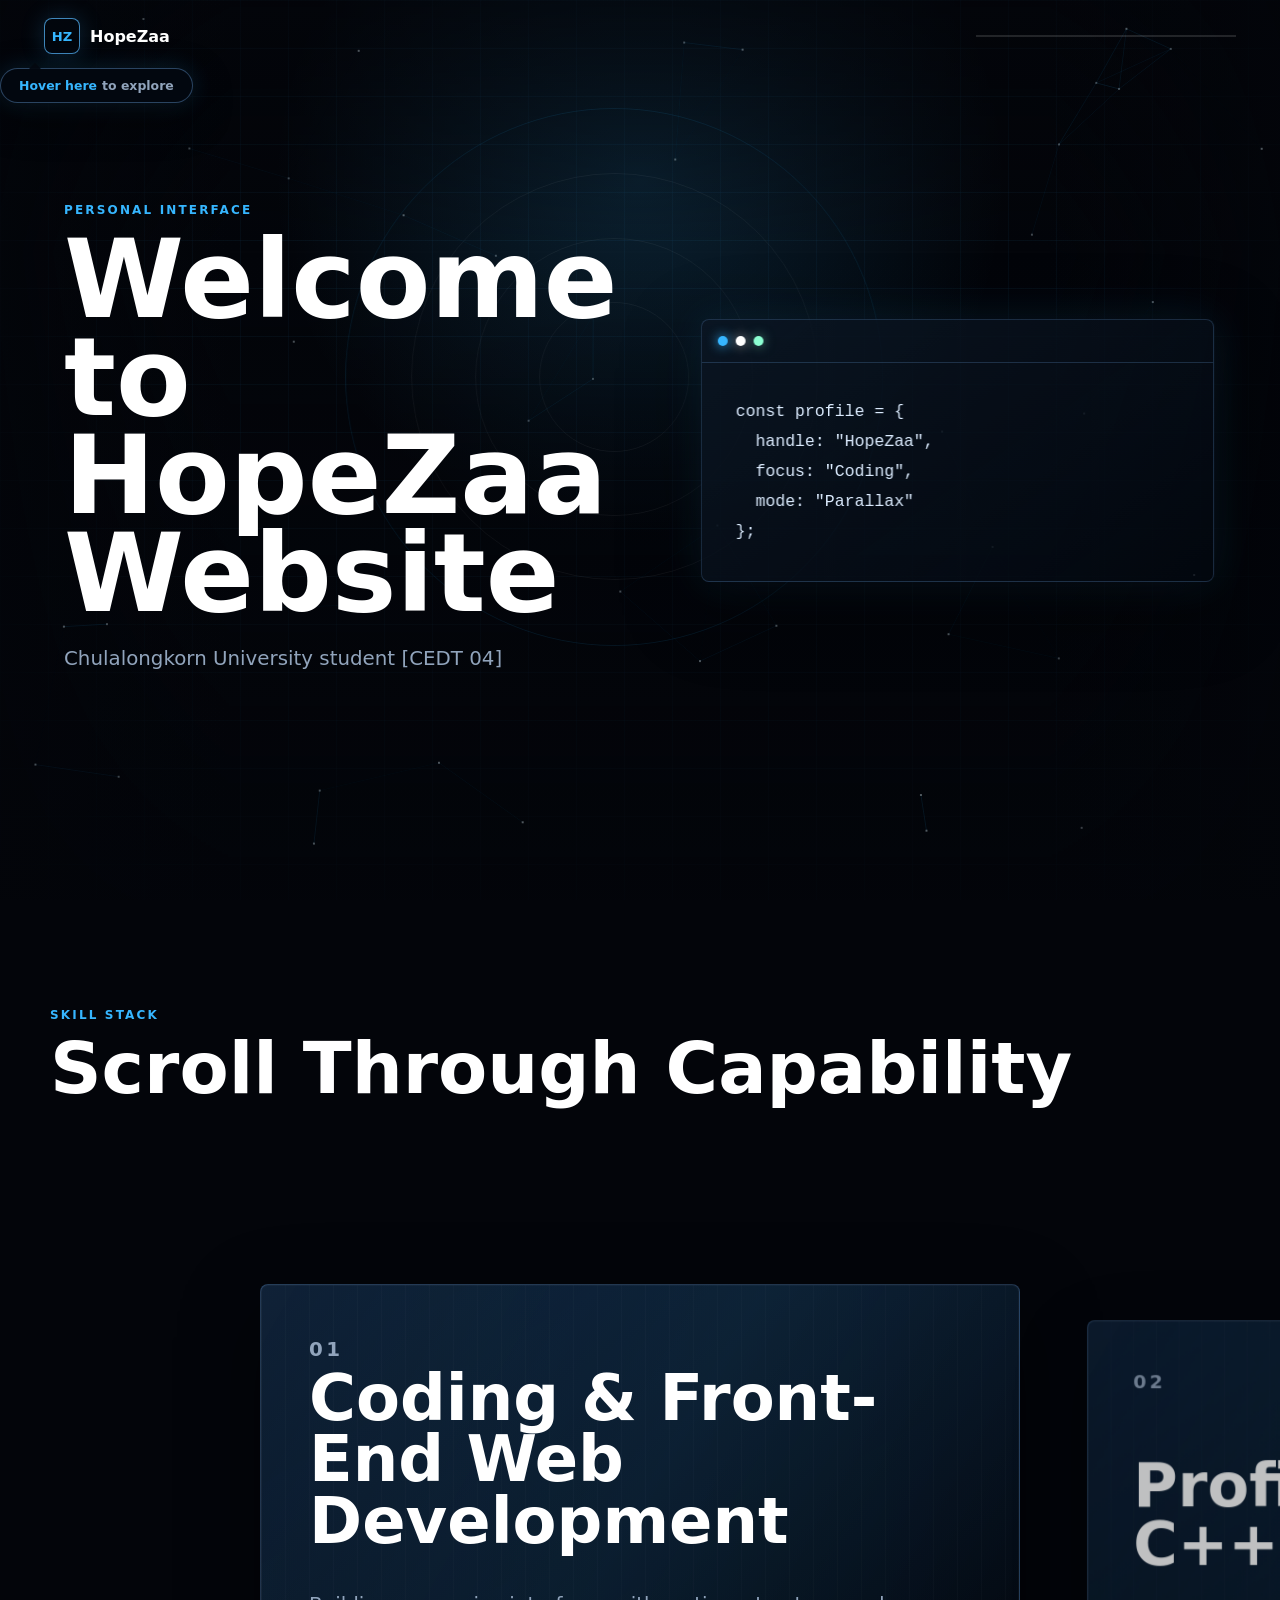
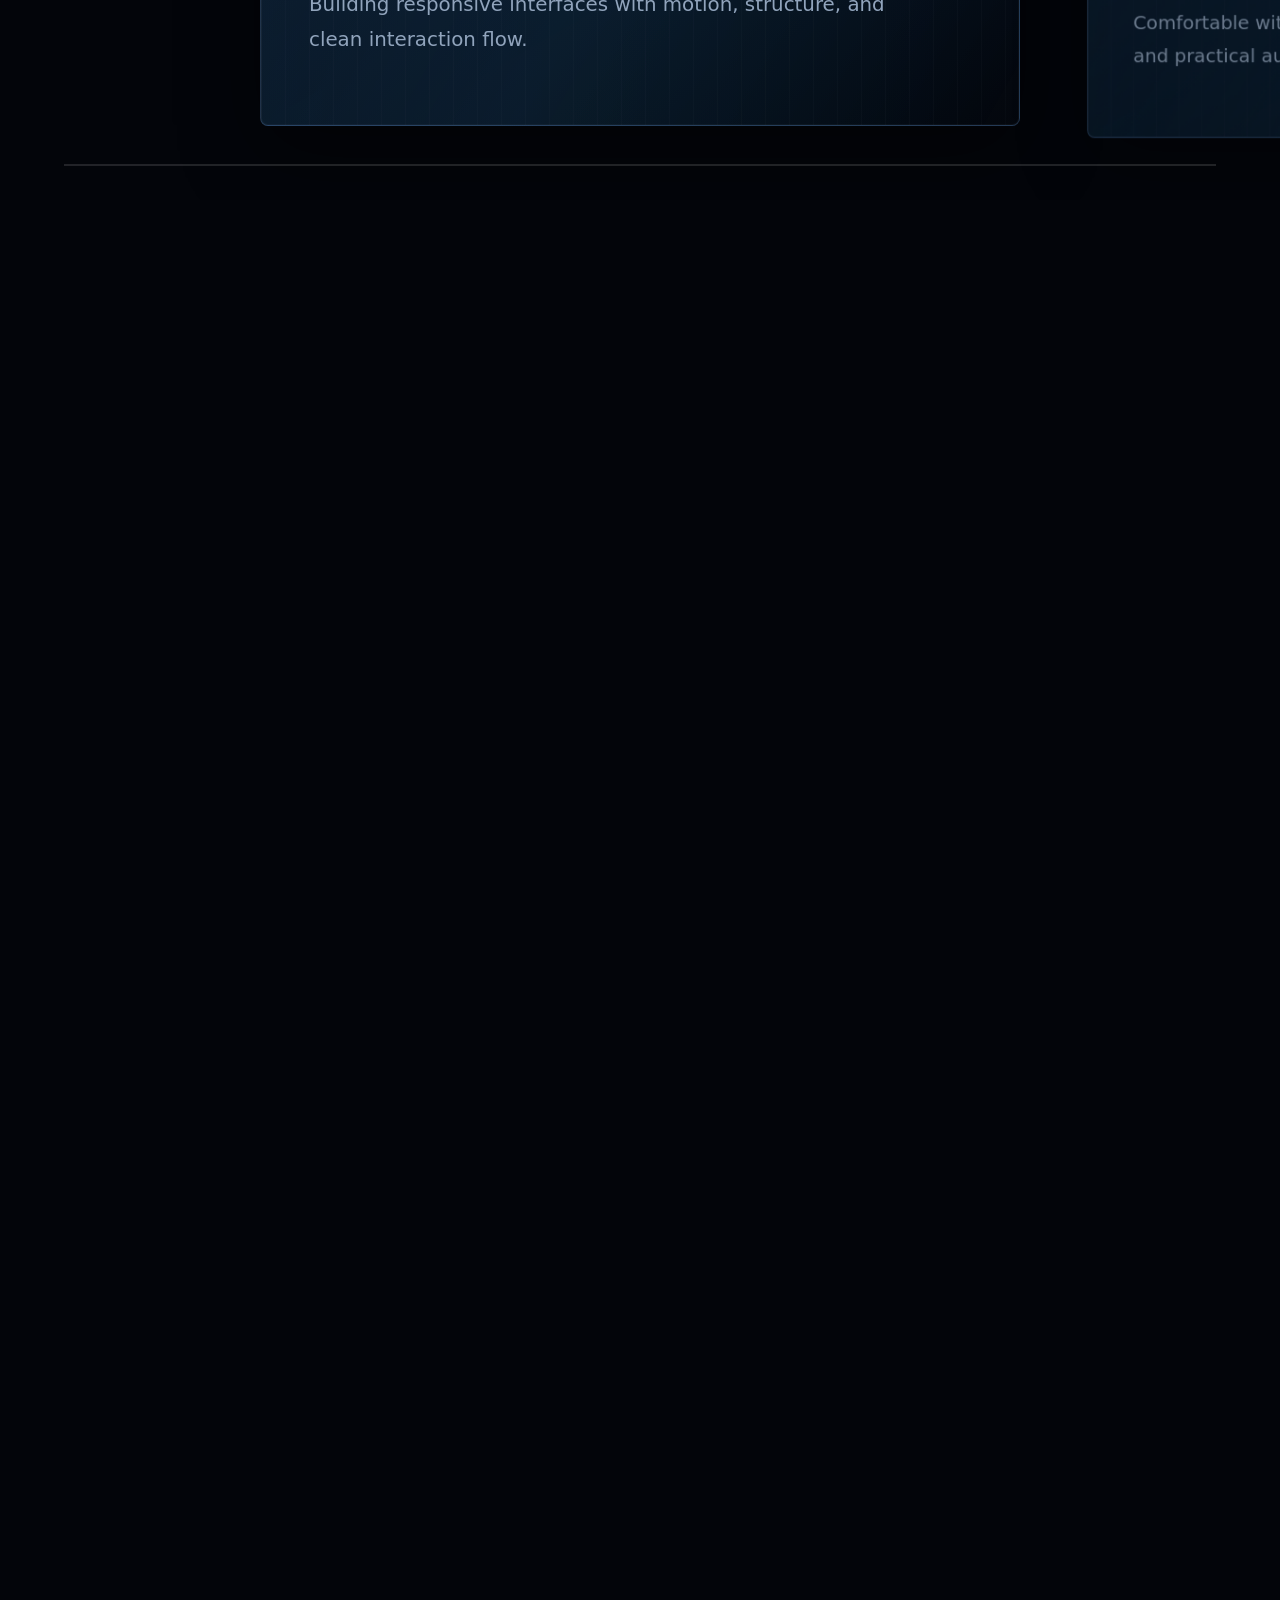
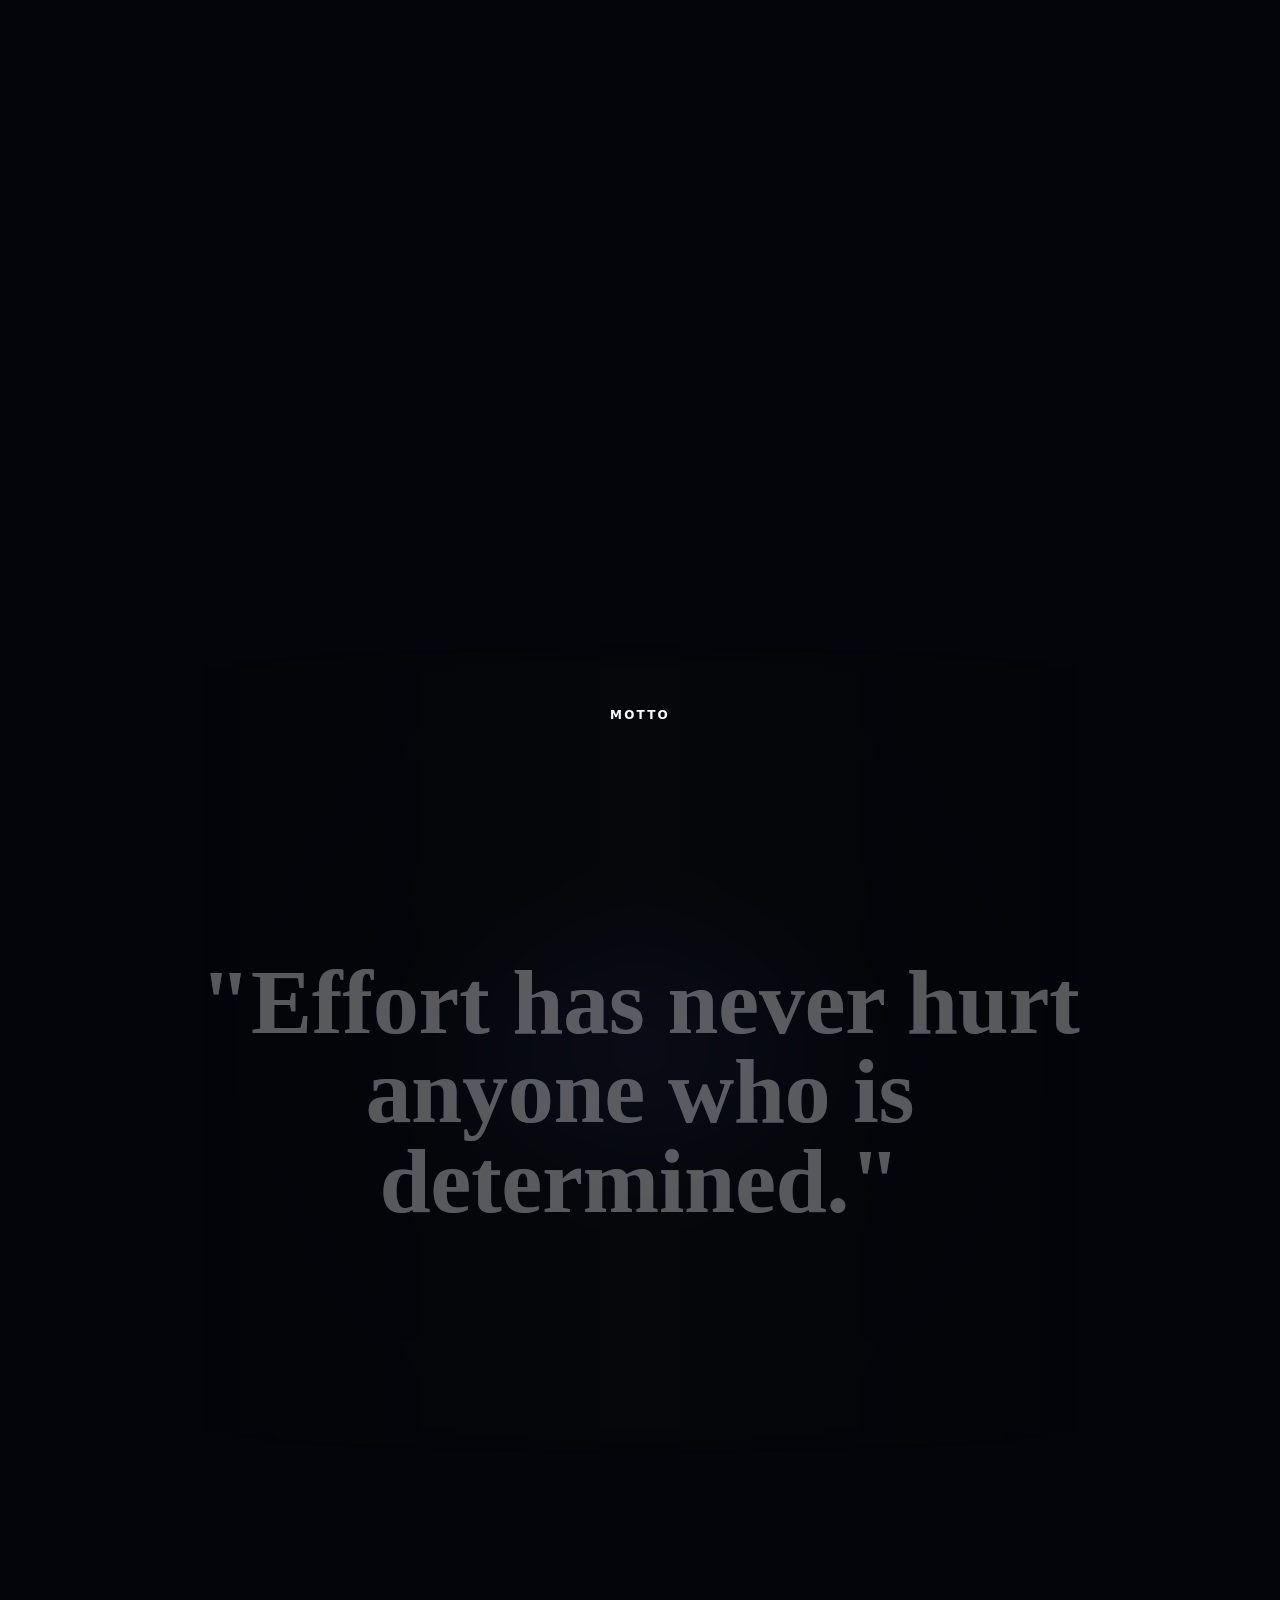
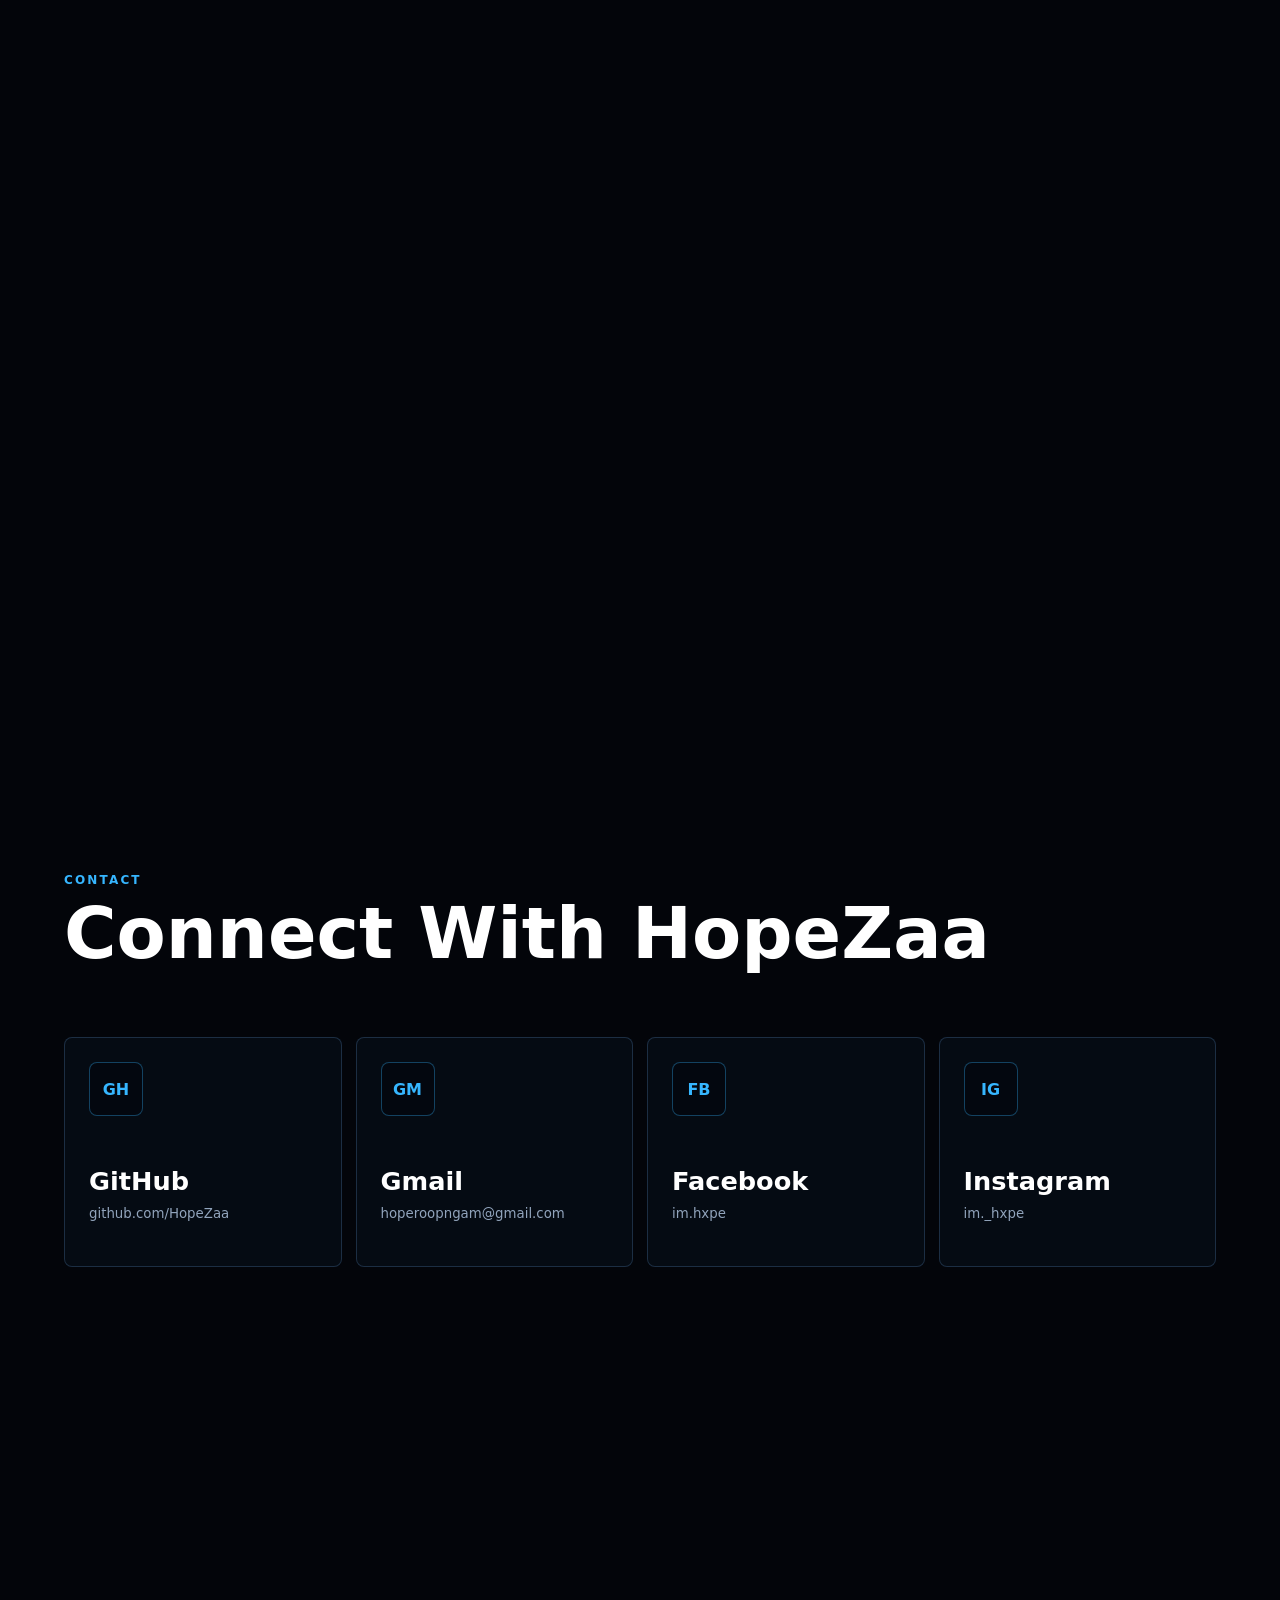
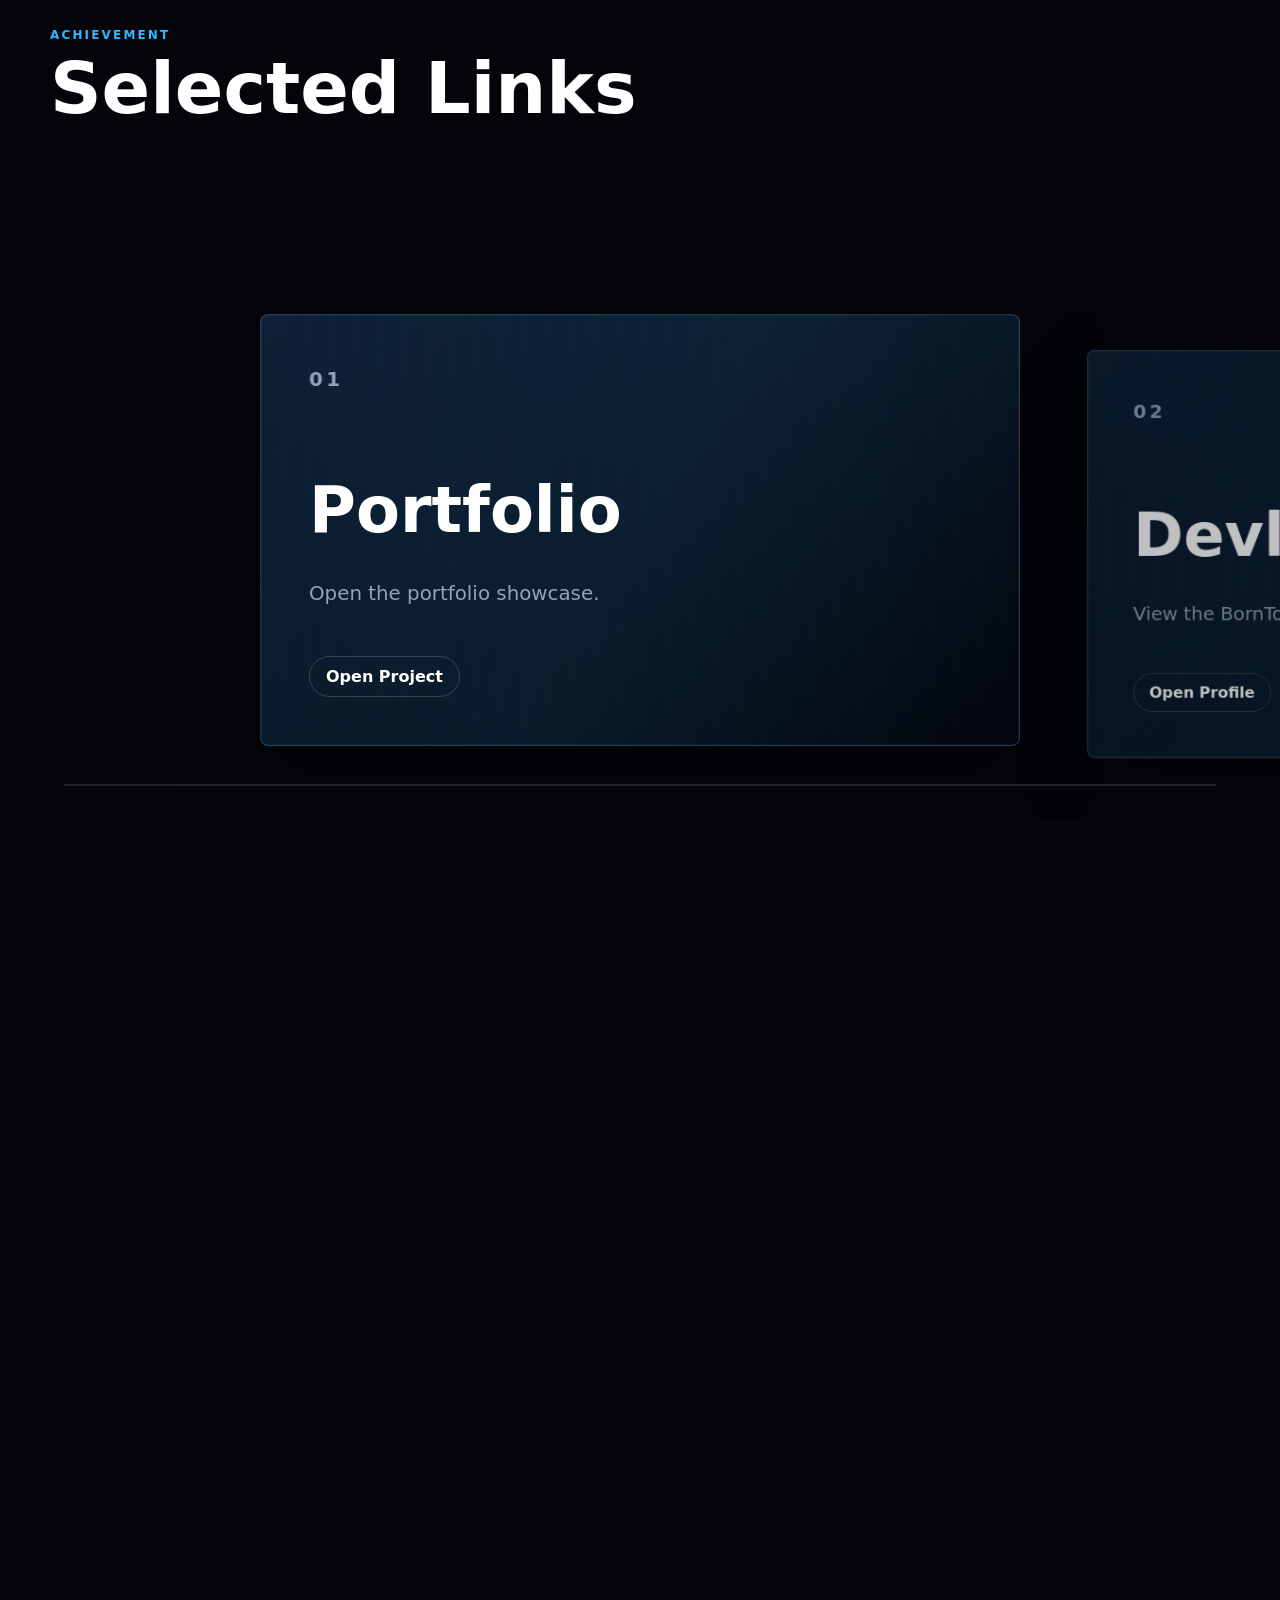
==== index.html @ e91ba878 "Add three projects to Selected Links" ====
<!doctype html>
<html lang="en">
  <head>
    <meta charset="UTF-8" />
    <meta name="viewport" content="width=device-width, initial-scale=1.0" />
    <meta name="referrer" content="strict-origin-when-cross-origin">
    <meta
      name="description"
      content="HopeZaa personal parallax website for Sirawich Roopngam."
    />
    <title>HopeZaa</title>
    <link rel="stylesheet" href="styles.css" />
    <link rel="icon" href="https://i.postimg.cc/J0LWpzZm/Hope-Zaa-Favicon.png" type="image/png">
  </head>
  <body>
    <div class="loader" id="loader" aria-label="Loading HopeZaa website">
      <div class="loader-grid"></div>
      <div class="loader-core">
        <p class="loader-kicker">Initializing</p>
        <h1>HopeZaa</h1>
        <div class="loader-line" aria-hidden="true"><span></span></div>
      </div>
      <p class="loader-hint">Tip — hover the logo once you're in</p>
    </div>

    <canvas id="ambient-canvas" aria-hidden="true"></canvas>

    <header class="site-header" aria-label="Site header">
      <div class="brand-dock">
        <a class="brand" href="#home" aria-label="HopeZaa home">
          <span class="brand-mark">HZ</span>
          <span>HopeZaa</span>
        </a>
        <div class="brand-hint" id="brand-hint" role="status" aria-live="polite">
          <span>Hover here</span> to explore
        </div>
        <nav class="topic-nav" aria-label="Topics">
          <div class="topic-nav-bar" aria-hidden="true">
            <span>root@hopezaa:~$</span>
            <strong>topics</strong>
          </div>
          <ul>
            <li style="--topic-delay: 90ms">
              <a href="#home"><span aria-hidden="true">&gt;&gt;</span> Personal Interface</a>
            </li>
            <li style="--topic-delay: 158ms">
              <a href="#skills"><span aria-hidden="true">&gt;&gt;</span> Skill Stack</a>
            </li>
            <li style="--topic-delay: 226ms">
              <a href="#profile"><span aria-hidden="true">&gt;&gt;</span> Personal History</a>
            </li>
            <li style="--topic-delay: 294ms">
              <a href="#motto"><span aria-hidden="true">&gt;&gt;</span> Motto</a>
            </li>
            <li style="--topic-delay: 362ms">
              <a href="#contact"><span aria-hidden="true">&gt;&gt;</span> Contact</a>
            </li>
            <li style="--topic-delay: 430ms">
              <a href="#achievement"><span aria-hidden="true">&gt;&gt;</span> Achievement</a>
            </li>
            <li style="--topic-delay: 498ms">
              <a href="#music"><span aria-hidden="true">&gt;&gt;</span> Other</a>
            </li>
          </ul>
        </nav>
      </div>
      <div class="scroll-meter" aria-hidden="true"><span></span></div>
    </header>

    <main>
      <section class="hero panel" id="home" data-section>
        <div class="hero-orbit" aria-hidden="true">
          <span></span>
          <span></span>
          <span></span>
        </div>
        <div class="hero-content reveal">
          <p class="eyebrow">Personal Interface</p>
          <h2>Welcome to HopeZaa Website</h2>
          <p class="hero-copy">
            Chulalongkorn University student
            [CEDT 04]
          </p>
        </div>
        <div class="hero-console reveal" aria-label="Profile status">
          <div class="console-bar">
            <span></span>
            <span></span>
            <span></span>
          </div>
          <pre><code>const profile = {
  handle: "HopeZaa",
  focus: "Coding",
  mode: "Parallax"
};</code></pre>
        </div>
      </section>

      <section class="horizontal-stage skills-stage" id="skills" data-horizontal>
        <div class="sticky-wrap">
          <div class="stage-meta reveal">
            <p class="eyebrow">Skill Stack</p>
            <h2>Scroll Through Capability</h2>
          </div>
          <div class="horizontal-track" data-track>
            <article class="h-card skill-card">
              <p class="card-number">01</p>
              <h3>Coding &amp; Front-End Web Development</h3>
              <p>
                Building responsive interfaces with motion, structure, and clean
                interaction flow.
              </p>
            </article>
            <article class="h-card skill-card">
              <p class="card-number">02</p>
              <h3>Proficient in C, C++, Python</h3>
              <p>
                Comfortable with fundamentals, algorithms, problem solving, and
                practical automation.
              </p>
            </article>
            <article class="h-card skill-card">
              <p class="card-number">03</p>
              <h3>Sufficient in C#, CSS, HTML, JavaScript</h3>
              <p>
                Able to shape visual interfaces, write web logic, and connect
                ideas into working products.
              </p>
            </article>
            <article class="h-card skill-card">
              <p class="card-number">04</p>
              <h3>IoT Projects</h3>
              <p>
                Exploring connected devices, sensors, embedded logic, and
                real-world automation.
              </p>
            </article>
          </div>
          <div class="stage-progress" aria-hidden="true"><span></span></div>
        </div>
      </section>

      <section class="profile panel" id="profile" data-section>
        <div class="profile-copy reveal">
          <p class="eyebrow">Personal History</p>
          <h2>Sirawich Roopngam</h2>
          <p>
            A developer-minded student focused on code, creative interfaces, and
            technical projects that feel polished from the first interaction.
          </p>
        </div>
        <div class="profile-grid reveal">
          <div class="profile-item">
            <span>Name</span>
            <strong>Sirawich Roopngam</strong>
          </div>
          <div class="profile-item">
            <span>Study</span>
            <strong>Chulalongkorn University</strong>
          </div>
          <div class="profile-item">
            <span>Birth</span>
            <strong>26 / 07 / 2007</strong>
          </div>
          <div class="profile-item">
            <span>Religion</span>
            <strong>Buddhism</strong>
          </div>
          <div class="profile-item wide">
            <span>Hobby</span>
            <strong>Coding, Gaming</strong>
          </div>
        </div>
      </section>

      <section class="motto-stage" id="motto" data-motto>
        <div class="motto-sticky">
          <div class="gold-field" aria-hidden="true"></div>
          <p class="eyebrow">Motto</p>
          <blockquote>
            "Effort has never hurt anyone who is determined."
          </blockquote>
        </div>
      </section>

      <section class="contact panel" id="contact" data-section>
        <div class="contact-intro reveal">
          <p class="eyebrow">Contact</p>
          <h2>Connect With HopeZaa</h2>
        </div>
        <div class="contact-grid reveal">
          <a class="contact-link" href="https://github.com/HopeZaa" target="_blank" rel="noreferrer">
            <span class="contact-code">GH</span>
            <strong>GitHub</strong>
            <small>github.com/HopeZaa</small>
          </a>
          <a class="contact-link" href="https://mail.google.com/mail/u/0/?fs=1&amp;to=hoperoopngam@gmail.com&amp;tf=cm" target="_blank" rel="noreferrer">
            <span class="contact-code">GM</span>
            <strong>Gmail</strong>
            <small>hoperoopngam@gmail.com</small>
          </a>
          <a class="contact-link" href="https://web.facebook.com/im.hxpe/?_rdc=1&amp;_rdr#" target="_blank" rel="noreferrer">
            <span class="contact-code">FB</span>
            <strong>Facebook</strong>
            <small>im.hxpe</small>
          </a>
          <a class="contact-link" href="https://www.instagram.com/im._hxpe/" target="_blank" rel="noreferrer">
            <span class="contact-code">IG</span>
            <strong>Instagram</strong>
            <small>im._hxpe</small>
          </a>
        </div>
      </section>

      <section class="horizontal-stage achievement-stage" id="achievement" data-horizontal>
        <div class="sticky-wrap">
          <div class="stage-meta reveal">
            <p class="eyebrow">Achievement</p>
            <h2>Selected Links</h2>
          </div>
          <div class="horizontal-track achievement-track" data-track>
            <a
              class="h-card achievement-card"
              href="https://hopezaa.github.io/Portfolio/"
              target="_blank"
              rel="noreferrer"
            >
              <p class="card-number">01</p>
              <h3>Portfolio</h3>
              <p>Open the portfolio showcase.</p>
              <span class="card-action">Open Project</span>
            </a>
            <a
              class="h-card achievement-card"
              href="https://www.borntodev.com/devlab/profile/66665"
              target="_blank"
              rel="noreferrer"
            >
              <p class="card-number">02</p>
              <h3>Devlab</h3>
              <p>View the BornToDev Devlab profile.</p>
              <span class="card-action">Open Profile</span>
            </a>
            <a
              class="h-card achievement-card"
              href="https://github.com/HopeZaa"
              target="_blank"
              rel="noreferrer"
            >
              <p class="card-number">03</p>
              <h3>GitHub</h3>
              <p>View the HopeZaa GitHub profile.</p>
              <span class="card-action">Open GitHub</span>
            </a>
            <a
              class="h-card achievement-card"
              href="https://comprog-cal.vercel.app/"
              target="_blank"
              rel="noreferrer"
            >
              <p class="card-number">04</p>
              <h3>ComProg-Cal</h3>
              <p>Explore the ComProg-Cal project.</p>
              <span class="card-action">Open Project</span>
            </a>
            <a
              class="h-card achievement-card"
              href="https://cu-gate.vercel.app/"
              target="_blank"
              rel="noreferrer"
            >
              <p class="card-number">05</p>
              <h3>CU-Gate</h3>
              <p>Explore the CU-Gate project.</p>
              <span class="card-action">Open Project</span>
            </a>
            <a
              class="h-card achievement-card"
              href="https://github.com/HopeZaa/Graph_Algo"
              target="_blank"
              rel="noreferrer"
            >
              <p class="card-number">06</p>
              <h3>Graph-Algo</h3>
              <p>View the Graph-Algo repository on GitHub.</p>
              <span class="card-action">Open Repository</span>
            </a>
          </div>
          <div class="stage-progress" aria-hidden="true"><span></span></div>
        </div>
      </section>

      <section class="music panel" id="music" data-section>
        <div class="music-shell reveal">
          <div class="music-copy">
            <p class="eyebrow">Audio Room</p>
            <h2>YouTube Playlist Player</h2>
            <p id="track-name">HopeZaa Playlist</p>
          </div>
          <div class="youtube-player-wrap">
            <div id="youtube-player" aria-label="YouTube playlist player"></div>
          </div>
          <div class="visualizer" aria-hidden="true">
            <span></span>
            <span></span>
            <span></span>
            <span></span>
            <span></span>
            <span></span>
            <span></span>
            <span></span>
          </div>
          <div class="player-controls" aria-label="Music player controls">
            <button type="button" class="control-btn" id="prev-track" aria-label="Previous track">
              Prev
            </button>
            <button type="button" class="control-btn primary" id="play-toggle" aria-label="Play music">
              Play
            </button>
            <button type="button" class="control-btn" id="next-track" aria-label="Next track">
              Next
            </button>
          </div>
          <label class="volume-control" for="volume">
            <span>Volume</span>
            <input id="volume" type="range" min="0" max="100" value="45" />
          </label>
        </div>
      </section>
    </main>

    <script src="script.js"></script>
  </body>
</html>
---- styles.css ----
:root {
  color-scheme: dark;
  --bg: #03050a;
  --panel: rgba(8, 14, 24, 0.72);
  --panel-strong: rgba(11, 22, 35, 0.9);
  --line: rgba(120, 185, 255, 0.2);
  --line-bright: rgba(88, 186, 255, 0.72);
  --text: #f5f8ff;
  --muted: #91a4bc;
  --blue: #36b6ff;
  --blue-deep: #0d65ff;
  /* --gold: #f2c766; */
  --gold: #ffffff;
  --gold-soft: rgba(242, 199, 102, 0.18);
  --shadow-blue: rgba(41, 162, 255, 0.32);
  --max: 1180px;
}

* {
  box-sizing: border-box;
}

html {
  scroll-behavior: smooth;
}

body {
  margin: 0;
  min-height: 100vh;
  overflow-x: hidden;
  background: var(--bg);
  color: var(--text);
  font-family:
    Inter, ui-sans-serif, system-ui, -apple-system, BlinkMacSystemFont, "Segoe UI",
    sans-serif;
  letter-spacing: 0;
}

body::before {
  content: "";
  position: fixed;
  inset: 0;
  z-index: -3;
  background:
    linear-gradient(rgba(54, 182, 255, 0.055) 1px, transparent 1px),
    linear-gradient(90deg, rgba(54, 182, 255, 0.045) 1px, transparent 1px),
    radial-gradient(circle at 50% 20%, rgba(54, 182, 255, 0.16), transparent 38%),
    #03050a;
  background-size: 48px 48px, 48px 48px, 100% 100%, 100% 100%;
  transform: translate3d(0, var(--bg-shift, 0px), 0);
}

body::after {
  content: "";
  position: fixed;
  inset: 0;
  z-index: -2;
  pointer-events: none;
  background:
    linear-gradient(90deg, rgba(3, 5, 10, 0.78), transparent 18%, transparent 82%, rgba(3, 5, 10, 0.8)),
    linear-gradient(180deg, rgba(3, 5, 10, 0.62), transparent 28%, rgba(3, 5, 10, 0.86));
}

a {
  color: inherit;
  text-decoration: none;
}

button,
input {
  font: inherit;
}

button {
  cursor: pointer;
}

::selection {
  background: rgba(54, 182, 255, 0.34);
  color: white;
}

#ambient-canvas {
  position: fixed;
  inset: 0;
  width: 100%;
  height: 100%;
  z-index: -1;
  pointer-events: none;
  opacity: 0.72;
}

.loader {
  position: fixed;
  inset: 0;
  z-index: 100;
  display: grid;
  place-items: center;
  overflow: hidden;
  background: #020307;
  transition:
    opacity 720ms ease,
    visibility 720ms ease;
}

.loader-grid {
  position: absolute;
  inset: -20%;
  background:
    linear-gradient(rgba(54, 182, 255, 0.11) 1px, transparent 1px),
    linear-gradient(90deg, rgba(54, 182, 255, 0.08) 1px, transparent 1px);
  background-size: 54px 54px;
  transform: perspective(700px) rotateX(58deg) translateY(10%);
  animation: gridPulse 1800ms ease-in-out infinite alternate;
}

.loader-core {
  position: relative;
  width: min(82vw, 520px);
  padding: 38px;
  border: 1px solid rgba(54, 182, 255, 0.34);
  border-radius: 8px;
  background: rgba(3, 8, 16, 0.82);
  box-shadow:
    0 0 40px rgba(54, 182, 255, 0.18),
    inset 0 0 32px rgba(54, 182, 255, 0.08);
  text-align: center;
}

.loader-kicker,
.eyebrow {
  margin: 0 0 14px;
  color: var(--blue);
  font-size: 0.75rem;
  font-weight: 800;
  letter-spacing: 0.18em;
  text-transform: uppercase;
}

.loader h1 {
  margin: 0;
  font-size: clamp(3rem, 11vw, 6.5rem);
  line-height: 0.95;
  letter-spacing: 0;
  text-shadow: 0 0 30px rgba(54, 182, 255, 0.62);
}

.loader-line {
  width: 100%;
  height: 3px;
  margin-top: 30px;
  overflow: hidden;
  background: rgba(255, 255, 255, 0.1);
}

.loader-line span {
  display: block;
  width: 42%;
  height: 100%;
  background: linear-gradient(90deg, transparent, var(--blue), white);
  animation: loadingLine 1100ms ease-in-out infinite;
}

.loader-hint {
  position: absolute;
  bottom: clamp(28px, 7vh, 60px);
  left: 50%;
  margin: 0;
  color: var(--muted);
  font-size: 0.78rem;
  font-weight: 600;
  letter-spacing: 0.04em;
  text-align: center;
  white-space: nowrap;
  opacity: 0;
  transform: translate3d(-50%, 6px, 0);
  animation: loaderHintFade 1400ms ease forwards 100ms;
}

@keyframes loaderHintFade {
  to {
    opacity: 0.4;
    transform: translate3d(-50%, 0, 0);
  }
}

body.is-loaded .loader {
  visibility: hidden;
  opacity: 0;
}

.site-header {
  position: fixed;
  top: 0;
  left: 0;
  right: 0;
  z-index: 20;
  display: flex;
  align-items: center;
  justify-content: space-between;
  gap: 24px;
  padding: 18px clamp(18px, 4vw, 44px);
  pointer-events: none;
}

.brand-dock {
  position: relative;
  pointer-events: auto;
}

.brand-dock::after {
  position: absolute;
  top: 100%;
  left: clamp(-44px, -4vw, -18px);
  width: min(332px, calc(100vw - 32px));
  height: 14px;
  content: "";
}

.brand {
  display: inline-flex;
  align-items: center;
  gap: 10px;
  color: white;
  font-weight: 800;
  pointer-events: auto;
}

.brand-mark {
  animation: brandGlow 3200ms ease-in-out infinite;
}

@keyframes brandGlow {
  0%,
  100% {
    border-color: var(--line-bright);
    box-shadow: 0 0 24px rgba(54, 182, 255, 0.2);
  }
  50% {
    border-color: rgba(160, 214, 255, 0.9);
    box-shadow: 0 0 40px rgba(54, 182, 255, 0.52);
  }
}

.brand-hint {
  position: absolute;
  top: calc(100% + 14px);
  left: clamp(-44px, -4vw, -18px);
  z-index: 3;
  display: inline-flex;
  align-items: center;
  gap: 5px;
  border: 1px solid rgba(120, 185, 255, 0.34);
  border-radius: 999px;
  padding: 9px 18px;
  background: rgba(3, 8, 16, 0.94);
  color: var(--muted);
  font-size: 0.78rem;
  font-weight: 700;
  white-space: nowrap;
  box-shadow:
    0 14px 40px rgba(0, 0, 0, 0.4),
    0 0 24px rgba(54, 182, 255, 0.16);
  opacity: 0;
  visibility: hidden;
  transform: translate3d(0, -8px, 0);
  transition:
    opacity 420ms ease,
    transform 420ms ease,
    visibility 0s linear 420ms;
  pointer-events: none;
}

.brand-hint::before {
  content: "";
  position: absolute;
  bottom: 100%;
  left: 28px;
  border: 6px solid transparent;
  border-bottom-color: rgba(3, 8, 16, 0.94);
}

.brand-hint span {
  color: var(--blue);
}

body.hint-visible .brand-hint {
  opacity: 1;
  visibility: visible;
  transform: translate3d(0, 0, 0);
  transition-delay: 0s;
}

.topic-nav {
  position: absolute;
  top: calc(100% + 14px);
  left: clamp(-44px, -4vw, -18px);
  z-index: 2;
  width: min(332px, calc(100vw - 32px));
  overflow: hidden;
  border: 1px solid rgba(120, 185, 255, 0.28);
  border-left: 2px solid var(--blue);
  border-radius: 0 8px 8px 0;
  padding: 17px 16px 19px;
  background: rgba(3, 8, 16, 0.94);
  box-shadow:
    0 24px 58px rgba(0, 0, 0, 0.5),
    0 0 32px rgba(54, 182, 255, 0.13),
    inset 0 0 28px rgba(54, 182, 255, 0.045);
  backdrop-filter: blur(18px);
  opacity: 0;
  visibility: hidden;
  transform: translate3d(calc(-100% - 28px), 0, 0);
  transition:
    opacity 240ms ease,
    transform 500ms cubic-bezier(0.2, 0.82, 0.24, 1),
    visibility 0s linear 520ms;
  will-change: opacity, transform;
}

.topic-nav::after {
  position: absolute;
  top: 0;
  right: 0;
  bottom: 0;
  width: 1px;
  background: linear-gradient(180deg, transparent, rgba(54, 182, 255, 0.45), transparent);
  content: "";
}

.brand-dock:hover .topic-nav,
.brand-dock:focus-within .topic-nav {
  opacity: 1;
  visibility: visible;
  transform: translate3d(0, 0, 0);
  transition-delay: 0s;
}

.topic-nav-bar {
  display: flex;
  align-items: center;
  justify-content: space-between;
  gap: 12px;
  padding: 0 7px 13px;
  border-bottom: 1px solid rgba(120, 185, 255, 0.17);
  color: var(--muted);
  font-family: "SFMono-Regular", Consolas, "Liberation Mono", monospace;
  font-size: 0.7rem;
  letter-spacing: 0.03em;
  white-space: nowrap;
}

.topic-nav-bar strong {
  color: var(--blue);
  font-weight: 700;
}

.topic-nav ul {
  display: grid;
  gap: 2px;
  margin: 11px 0 0;
  padding: 0;
  list-style: none;
}

.topic-nav li {
  opacity: 0;
  transform: translate3d(-24px, 0, 0);
  transition:
    opacity 340ms ease,
    transform 440ms cubic-bezier(0.2, 0.82, 0.24, 1);
  transition-delay: 0ms;
}

.brand-dock:hover .topic-nav li,
.brand-dock:focus-within .topic-nav li {
  opacity: 1;
  transform: translate3d(0, 0, 0);
  transition-delay: var(--topic-delay);
}

.topic-nav a {
  display: flex;
  align-items: center;
  gap: 9px;
  min-height: 34px;
  border-left: 1px solid transparent;
  padding: 5px 8px;
  color: var(--muted);
  font-family: "SFMono-Regular", Consolas, "Liberation Mono", monospace;
  font-size: 0.83rem;
  line-height: 1.35;
  transition:
    color 180ms ease,
    border-color 180ms ease,
    background-color 180ms ease,
    transform 180ms ease;
}

.topic-nav a span {
  flex: 0 0 auto;
  color: var(--blue);
  font-weight: 800;
}

.topic-nav a:hover,
.topic-nav a:focus-visible {
  border-left-color: var(--blue);
  color: white;
  background: rgba(54, 182, 255, 0.08);
  outline: none;
  transform: translate3d(5px, 0, 0);
}

.brand-mark {
  display: grid;
  width: 36px;
  height: 36px;
  place-items: center;
  border: 1px solid var(--line-bright);
  border-radius: 8px;
  color: var(--blue);
  background: rgba(3, 8, 16, 0.64);
  box-shadow: 0 0 24px rgba(54, 182, 255, 0.2);
  font-size: 0.82rem;
}

.scroll-meter {
  width: min(32vw, 260px);
  height: 2px;
  overflow: hidden;
  background: rgba(255, 255, 255, 0.13);
}

.scroll-meter span {
  display: block;
  width: 0;
  height: 100%;
  background: linear-gradient(90deg, var(--blue), white);
}

.panel {
  position: relative;
  min-height: 100vh;
  padding: clamp(92px, 13vh, 140px) clamp(20px, 5vw, 72px);
}

.hero {
  display: grid;
  grid-template-columns: minmax(0, 1.05fr) minmax(320px, 0.95fr);
  align-items: center;
  gap: clamp(28px, 5vw, 72px);
  max-width: 1380px;
  margin: 0 auto;
}

.hero-content {
  max-width: 780px;
  --reveal-transform: translate3d(
    0,
    calc(var(--reveal-y, 0px) + var(--hero-shift, 0px)),
    0
  );
}

.hero h2,
.profile h2,
.contact h2,
.stage-meta h2,
.music h2 {
  margin: 0;
  color: white;
  font-size: clamp(3rem, 8.5vw, 8.4rem);
  line-height: 0.9;
  letter-spacing: 0;
}

.stage-meta h2,
.contact h2,
.profile h2,
.music h2 {
  font-size: clamp(2.2rem, 5.6vw, 5.7rem);
}

.hero-copy,
.profile-copy p,
.skill-card p,
.achievement-card p,
.music-copy p {
  max-width: 620px;
  color: var(--muted);
  font-size: clamp(1rem, 1.55vw, 1.25rem);
  line-height: 1.75;
}

.hero-console {
  justify-self: end;
  width: min(100%, 520px);
  border: 1px solid var(--line);
  border-radius: 8px;
  background: linear-gradient(145deg, rgba(11, 22, 35, 0.9), rgba(3, 8, 16, 0.72));
  box-shadow:
    0 22px 80px rgba(0, 0, 0, 0.44),
    0 0 45px rgba(54, 182, 255, 0.12);
  --reveal-transform:
    translate3d(0, calc(var(--reveal-y, 0px) + var(--console-shift, 0px)), 0)
    rotate3d(0, 1, 0, -7deg);
}

.console-bar {
  display: flex;
  gap: 8px;
  padding: 16px;
  border-bottom: 1px solid var(--line);
}

.console-bar span {
  width: 10px;
  height: 10px;
  border-radius: 999px;
  background: var(--blue);
  box-shadow: 0 0 12px var(--blue);
}

.console-bar span:nth-child(2) {
  background: white;
  box-shadow: 0 0 12px rgba(255, 255, 255, 0.55);
}

.console-bar span:nth-child(3) {
  background: #8cffd2;
  box-shadow: 0 0 12px rgba(140, 255, 210, 0.52);
}

pre {
  margin: 0;
  padding: clamp(20px, 4vw, 34px);
  overflow: auto;
  color: #dcecff;
  font-size: clamp(0.9rem, 1.4vw, 1.04rem);
  line-height: 1.8;
}

.hero-orbit {
  position: absolute;
  inset: 12% 0 auto 48%;
  width: min(42vw, 620px);
  height: min(42vw, 620px);
  border: 1px solid rgba(54, 182, 255, 0.14);
  border-radius: 999px;
  opacity: 0.72;
  transform: translate3d(-50%, var(--orbit-y, 0px), 0);
}

.hero-orbit span {
  position: absolute;
  inset: 12%;
  border: 1px solid rgba(255, 255, 255, 0.08);
  border-radius: inherit;
}

.hero-orbit span:nth-child(2) {
  inset: 24%;
}

.hero-orbit span:nth-child(3) {
  inset: 36%;
}

.horizontal-stage {
  position: relative;
  height: 400vh;
}

.skills-stage {
  height: 400vh;
}

.achievement-stage {
  height: 600vh;
}

.sticky-wrap {
  position: sticky;
  top: 0;
  height: 100vh;
  overflow: hidden;
  padding-top: clamp(86px, 12vh, 118px);
}

.stage-meta {
  width: min(var(--max), calc(100% - 40px));
  margin: 0 auto;
}

.horizontal-track {
  position: absolute;
  bottom: clamp(74px, 8vh, 118px);
  left: 0;
  display: flex;
  gap: clamp(18px, 4vw, 46px);
  align-items: stretch;
  will-change: transform;
}

.h-card {
  position: relative;
  display: flex;
  flex: 0 0 min(76vw, 760px);
  min-height: clamp(360px, 48vh, 520px);
  flex-direction: column;
  justify-content: flex-end;
  overflow: hidden;
  border: 1px solid rgba(120, 185, 255, 0.24);
  border-radius: 8px;
  padding: clamp(24px, 5vw, 48px);
  background:
    linear-gradient(150deg, rgba(16, 35, 58, 0.9), rgba(4, 8, 14, 0.86)),
    linear-gradient(90deg, rgba(54, 182, 255, 0.12), transparent);
  box-shadow:
    0 26px 80px rgba(0, 0, 0, 0.46),
    inset 0 0 0 1px rgba(255, 255, 255, 0.03);
  transform:
    translate3d(0, var(--card-y, 0px), 0)
    scale(var(--card-scale, 1));
  opacity: var(--card-opacity, 1);
}

.h-card::before {
  content: "";
  position: absolute;
  inset: 0;
  background:
    linear-gradient(120deg, transparent, rgba(54, 182, 255, 0.14), transparent),
    repeating-linear-gradient(
      90deg,
      rgba(255, 255, 255, 0.04) 0,
      rgba(255, 255, 255, 0.04) 1px,
      transparent 1px,
      transparent 24px
  );
  opacity: 0.48;
  transform: translate3d(var(--stage-shift, 0px), 0, 0);
}

.h-card > * {
  position: relative;
  z-index: 1;
}

.card-number {
  margin: 0 0 auto;
  color: var(--blue);
  font-size: 0.82rem;
  font-weight: 900;
  letter-spacing: 0.18em;
  text-transform: uppercase;
}

.h-card h3 {
  max-width: 650px;
  margin: 0 0 16px;
  color: white;
  font-size: clamp(2.2rem, 5vw, 4.9rem);
  line-height: 0.96;
  letter-spacing: 0;
}

.stage-progress {
  position: absolute;
  right: clamp(20px, 5vw, 72px);
  bottom: 34px;
  left: clamp(20px, 5vw, 72px);
  height: 2px;
  background: rgba(255, 255, 255, 0.12);
}

.stage-progress span {
  display: block;
  width: calc(var(--stage-progress, 0) * 100%);
  height: 100%;
  background: linear-gradient(90deg, var(--blue), white);
}

.profile {
  display: grid;
  grid-template-columns: minmax(0, 0.9fr) minmax(320px, 1.1fr);
  gap: clamp(30px, 5vw, 70px);
  align-items: center;
  max-width: 1320px;
  margin: 0 auto;
}

.profile-grid {
  display: grid;
  grid-template-columns: repeat(2, minmax(0, 1fr));
  gap: 14px;
}

.profile-item {
  min-height: 146px;
  border: 1px solid var(--line);
  border-radius: 8px;
  padding: clamp(18px, 3vw, 28px);
  background: rgba(8, 14, 24, 0.7);
  box-shadow: inset 0 0 30px rgba(54, 182, 255, 0.045);
}

.profile-item.wide {
  grid-column: span 2;
}

.profile-item span {
  display: block;
  margin-bottom: 16px;
  color: var(--blue);
  font-size: 0.78rem;
  font-weight: 900;
  letter-spacing: 0.18em;
  text-transform: uppercase;
}

.profile-item strong {
  display: block;
  color: white;
  font-size: clamp(1.35rem, 2.5vw, 2.35rem);
  line-height: 1.1;
}

.motto-stage {
  position: relative;
  height: 180vh;
  /* background: #020201; */
}

.motto-sticky {
  position: sticky;
  top: 0;
  display: grid;
  min-height: 100vh;
  place-items: center;
  overflow: hidden;
  padding: clamp(80px, 10vh, 140px) clamp(22px, 6vw, 80px);
  text-align: center;
  isolation: isolate;
}

.motto-sticky .eyebrow {
  position: absolute;
  top: clamp(86px, 12vh, 126px);
  color: var(--gold);
}

.gold-field {
  position: absolute;
  inset: 0;
  z-index: -1;
  opacity: var(--motto-field-opacity, 0.2);
  background:
    /* radial-gradient(ellipse at center, rgba(242, 199, 102, 0.26), transparent 32%),
    linear-gradient(90deg, transparent, rgba(242, 199, 102, 0.08), transparent); */
    radial-gradient(ellipse at center, rgba(111, 102, 242, 0.26), transparent 32%),
    linear-gradient(90deg, transparent, rgba(242, 199, 102, 0.08), transparent);
  filter: blur(var(--motto-blur, 12px));
  transform: scale(var(--motto-field-scale, 0.88));
}

.gold-field::before,
.gold-field::after {
  content: "";
  position: absolute;
  left: 50%;
  top: 50%;
  width: min(72vw, 860px);
  height: min(72vw, 860px);
  border: 1px solid rgba(113, 87, 241, 0.22);
  border-radius: 999px;
  transform:
    translate(-50%, -50%)
    rotate(var(--motto-rotate-a, 0deg));
}

.gold-field::after {
  width: min(54vw, 620px);
  height: min(54vw, 620px);
  border-color: rgba(96, 77, 223, 0.16);
  transform:
    translate(-50%, -50%)
    rotate(var(--motto-rotate-b, 0deg));
}

blockquote {
  max-width: 1100px;
  margin: 0;
  color: var(--gold);
  font-family: Georgia, "Times New Roman", serif;
  font-size: clamp(2.7rem, 7.6vw, 8.6rem);
  font-weight: 700;
  line-height: 0.98;
  letter-spacing: 0;
  opacity: var(--motto-quote-opacity, 0.34);
  text-shadow:
    /* 0 0 var(--motto-shadow-a, 0px) rgba(242, 199, 102, 0.9),
    0 0 var(--motto-shadow-b, 0px) rgba(242, 199, 102, 0.55); */
    0 0 var(--motto-shadow-a, 0px) rgba(102, 125, 242, 0.9),
    0 0 var(--motto-shadow-b, 0px) rgba(102, 102, 242, 0.55);
  transform:
    translate3d(0, var(--motto-y, 42px), 0)
    scale(var(--motto-quote-scale, 0.94));
}

.contact {
  display: grid;
  align-content: center;
  gap: clamp(32px, 6vw, 72px);
  max-width: 1320px;
  margin: 0 auto;
}

.contact-grid {
  display: grid;
  grid-template-columns: repeat(4, minmax(0, 1fr));
  gap: 14px;
}

.contact-link {
  position: relative;
  min-height: 230px;
  overflow: hidden;
  border: 1px solid var(--line);
  border-radius: 8px;
  padding: 24px;
  background: rgba(8, 14, 24, 0.72);
  transition:
    border-color 220ms ease,
    transform 220ms ease,
    box-shadow 220ms ease;
}

.contact-link::before {
  content: "";
  position: absolute;
  inset: 0;
  background: linear-gradient(135deg, rgba(54, 182, 255, 0.18), transparent 44%);
  opacity: 0;
  transition: opacity 220ms ease;
}

.contact-link::after {
  content: "";
  position: absolute;
  top: -30%;
  left: -80%;
  width: 55%;
  height: 160%;
  background: linear-gradient(90deg, transparent, rgba(255, 255, 255, 0.2), transparent);
  transform: rotate(18deg);
  transition: left 420ms ease;
}

.contact-link:hover,
.contact-link:focus-visible {
  border-color: var(--line-bright);
  box-shadow: 0 0 34px rgba(54, 182, 255, 0.15);
  transform: translateY(-6px);
}

.contact-link:hover::before,
.contact-link:focus-visible::before {
  opacity: 1;
}

.contact-link:hover::after,
.contact-link:focus-visible::after {
  left: 120%;
}

.contact-code {
  position: relative;
  z-index: 1;
  display: grid;
  width: 54px;
  height: 54px;
  place-items: center;
  border: 1px solid rgba(54, 182, 255, 0.34);
  border-radius: 8px;
  color: var(--blue);
  font-weight: 900;
  background: rgba(3, 8, 16, 0.72);
}

.contact-link strong {
  position: relative;
  z-index: 1;
  display: block;
  margin-top: 50px;
  color: white;
  font-size: clamp(1.35rem, 2vw, 2rem);
}

.contact-link small {
  position: relative;
  z-index: 1;
  display: block;
  margin-top: 10px;
  color: var(--muted);
  overflow-wrap: anywhere;
}

.achievement-card {
  color: inherit;
}

.achievement-card .card-action {
  position: relative;
  z-index: 1;
  display: inline-flex;
  width: fit-content;
  margin-top: 24px;
  border: 1px solid rgba(255, 255, 255, 0.18);
  border-radius: 999px;
  padding: 10px 16px;
  color: white;
  font-weight: 800;
}

.achievement-card:hover,
.achievement-card:focus-visible {
  border-color: var(--line-bright);
}

.music {
  display: grid;
  place-items: center;
}

.music-shell {
  width: min(940px, 100%);
  border: 1px solid var(--line);
  border-radius: 8px;
  padding: clamp(24px, 5vw, 52px);
  background:
    linear-gradient(145deg, rgba(13, 28, 45, 0.88), rgba(3, 8, 16, 0.86)),
    repeating-linear-gradient(
      90deg,
      rgba(255, 255, 255, 0.035) 0,
      rgba(255, 255, 255, 0.035) 1px,
      transparent 1px,
      transparent 30px
    );
  box-shadow:
    0 28px 90px rgba(0, 0, 0, 0.52),
    0 0 40px rgba(54, 182, 255, 0.12);
}

.music-copy {
  display: flex;
  align-items: end;
  justify-content: space-between;
  gap: 24px;
}

.music-copy h2 {
  max-width: 620px;
}

.music-copy p:last-child {
  min-width: 180px;
  margin: 0;
  text-align: right;
}

.youtube-player-wrap {
  position: relative;
  width: 100%;
  margin-top: 36px;
  overflow: hidden;
  border: 1px solid rgba(120, 185, 255, 0.22);
  border-radius: 8px;
  background: rgba(3, 8, 16, 0.58);
  aspect-ratio: 16 / 9;
  box-shadow: inset 0 0 32px rgba(54, 182, 255, 0.06);
}

.youtube-player-wrap iframe {
  display: block;
  width: 100%;
  height: 100%;
  border: 0;
}

.visualizer {
  display: grid;
  grid-template-columns: repeat(8, minmax(18px, 1fr));
  align-items: end;
  gap: 10px;
  height: 96px;
  margin: 28px 0;
  padding: 18px;
  border: 1px solid rgba(120, 185, 255, 0.16);
  border-radius: 8px;
  background: rgba(3, 8, 16, 0.46);
}

.visualizer span {
  display: block;
  height: 24%;
  border-radius: 4px 4px 0 0;
  background: linear-gradient(180deg, white, var(--blue));
  box-shadow: 0 0 20px rgba(54, 182, 255, 0.24);
  transform-origin: bottom;
}

body.music-playing .visualizer span {
  animation: bounce 780ms ease-in-out infinite alternate;
}

body.music-playing .visualizer span:nth-child(2) {
  animation-delay: 80ms;
}

body.music-playing .visualizer span:nth-child(3) {
  animation-delay: 160ms;
}

body.music-playing .visualizer span:nth-child(4) {
  animation-delay: 240ms;
}

body.music-playing .visualizer span:nth-child(5) {
  animation-delay: 120ms;
}

body.music-playing .visualizer span:nth-child(6) {
  animation-delay: 320ms;
}

body.music-playing .visualizer span:nth-child(7) {
  animation-delay: 200ms;
}

body.music-playing .visualizer span:nth-child(8) {
  animation-delay: 40ms;
}

.player-controls {
  display: flex;
  flex-wrap: wrap;
  gap: 12px;
}

.control-btn {
  min-width: 112px;
  border: 1px solid rgba(120, 185, 255, 0.28);
  border-radius: 999px;
  padding: 13px 18px;
  color: white;
  background: rgba(3, 8, 16, 0.7);
  font-weight: 850;
  transition:
    transform 180ms ease,
    border-color 180ms ease,
    box-shadow 180ms ease;
}

.control-btn.primary {
  min-width: 134px;
  color: #03050a;
  border-color: transparent;
  background: linear-gradient(90deg, white, var(--blue));
}

.control-btn:hover,
.control-btn:focus-visible {
  border-color: var(--line-bright);
  box-shadow: 0 0 24px rgba(54, 182, 255, 0.18);
  transform: translateY(-2px);
}

.control-btn:disabled {
  cursor: wait;
  opacity: 0.55;
  transform: none;
}

.volume-control {
  display: grid;
  grid-template-columns: auto minmax(160px, 1fr);
  gap: 18px;
  align-items: center;
  margin-top: 24px;
  color: var(--muted);
}

.volume-control input {
  width: 100%;
  accent-color: var(--blue);
}

.reveal {
  --reveal-y: 38px;
  opacity: 0;
  transform: var(--reveal-transform, translate3d(0, var(--reveal-y), 0));
  transition:
    opacity 620ms ease,
    transform 620ms ease;
}

.reveal.is-visible {
  --reveal-y: 0px;
  opacity: 1;
  transform: var(--reveal-transform, translate3d(0, var(--reveal-y), 0));
}

@keyframes gridPulse {
  from {
    opacity: 0.44;
    transform: perspective(700px) rotateX(58deg) translateY(10%);
  }
  to {
    opacity: 0.82;
    transform: perspective(700px) rotateX(58deg) translateY(6%);
  }
}

@keyframes loadingLine {
  from {
    transform: translateX(-120%);
  }
  to {
    transform: translateX(260%);
  }
}

@keyframes bounce {
  from {
    height: 18%;
  }
  to {
    height: calc(46% + var(--bar-boost, 28%));
  }
}

@media (max-width: 920px) {
  .hero,
  .profile {
    grid-template-columns: 1fr;
  }

  .hero-console {
    justify-self: stretch;
    transform: none;
  }

  .contact-grid {
    grid-template-columns: repeat(2, minmax(0, 1fr));
  }

  .music-copy {
    align-items: start;
    flex-direction: column;
  }

  .music-copy p:last-child {
    text-align: left;
  }
}

@media (max-width: 640px) {
  .site-header {
    padding: 14px 16px;
  }

  .brand span:last-child {
    display: none;
  }

  .brand-hint {
    padding: 8px 14px;
    font-size: 0.72rem;
  }

  .loader-hint {
    width: min(88vw, 320px);
    white-space: normal;
  }

  .scroll-meter {
    width: 44vw;
  }

  .panel {
    padding-right: 16px;
    padding-left: 16px;
  }

  .hero h2,
  .profile h2,
  .contact h2,
  .stage-meta h2,
  .music h2 {
    word-break: break-word;
  }

  .h-card {
    flex-basis: calc(100vw - 32px);
    min-height: 410px;
    padding: 22px;
  }

  .profile-grid,
  .contact-grid {
    grid-template-columns: 1fr;
  }

  .profile-item.wide {
    grid-column: auto;
  }

  .contact-link {
    min-height: 190px;
  }

  .motto-sticky {
    padding-right: 16px;
    padding-left: 16px;
  }

  .player-controls {
    display: grid;
    grid-template-columns: 1fr;
  }

  .control-btn {
    width: 100%;
  }

  .volume-control {
    grid-template-columns: 1fr;
  }
}

@media (prefers-reduced-motion: reduce) {
  *,
  *::before,
  *::after {
    scroll-behavior: auto !important;
    animation-duration: 1ms !important;
    animation-iteration-count: 1 !important;
    transition-duration: 1ms !important;
  }

  .horizontal-track,
  .hero-content,
  .hero-console,
  .hero-orbit,
  blockquote,
  .topic-nav,
  .topic-nav li {
    transform: none !important;
  }

  .brand-dock:hover .topic-nav li,
  .brand-dock:focus-within .topic-nav li {
    opacity: 1;
  }
}
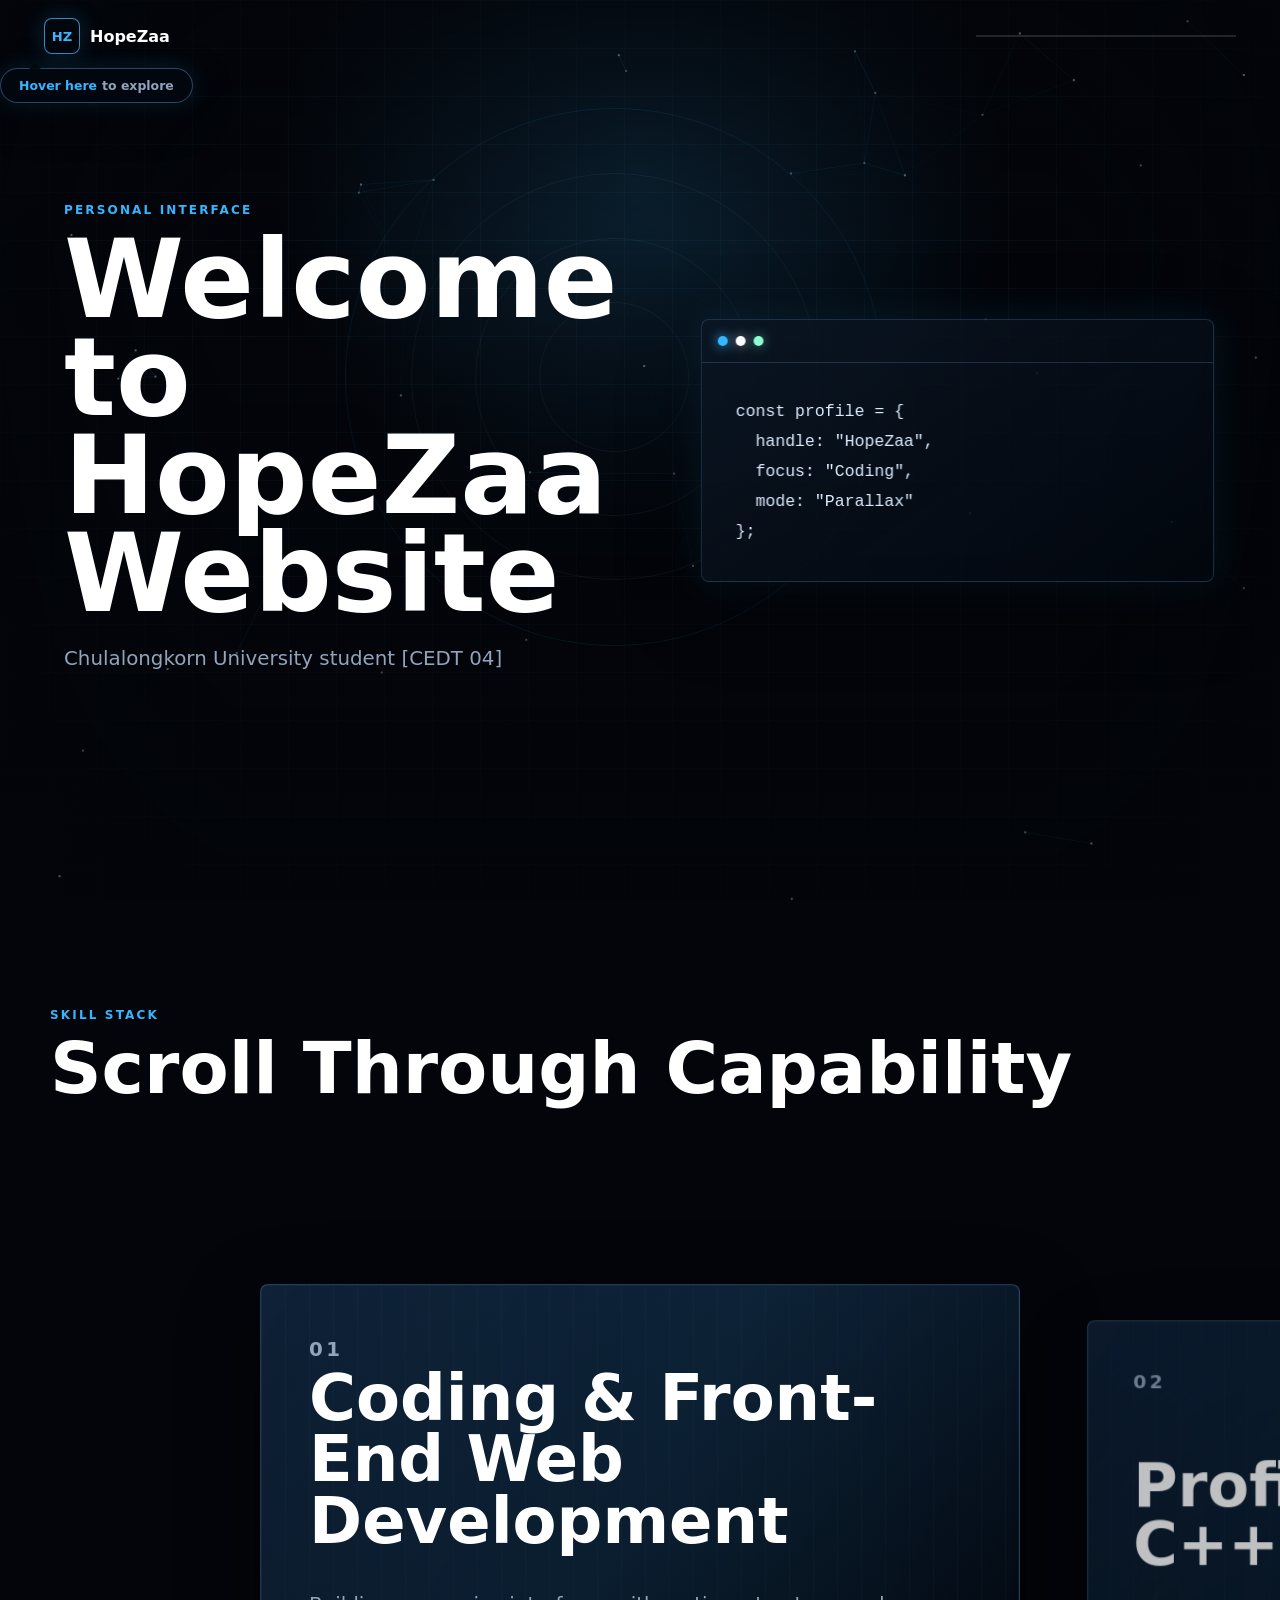
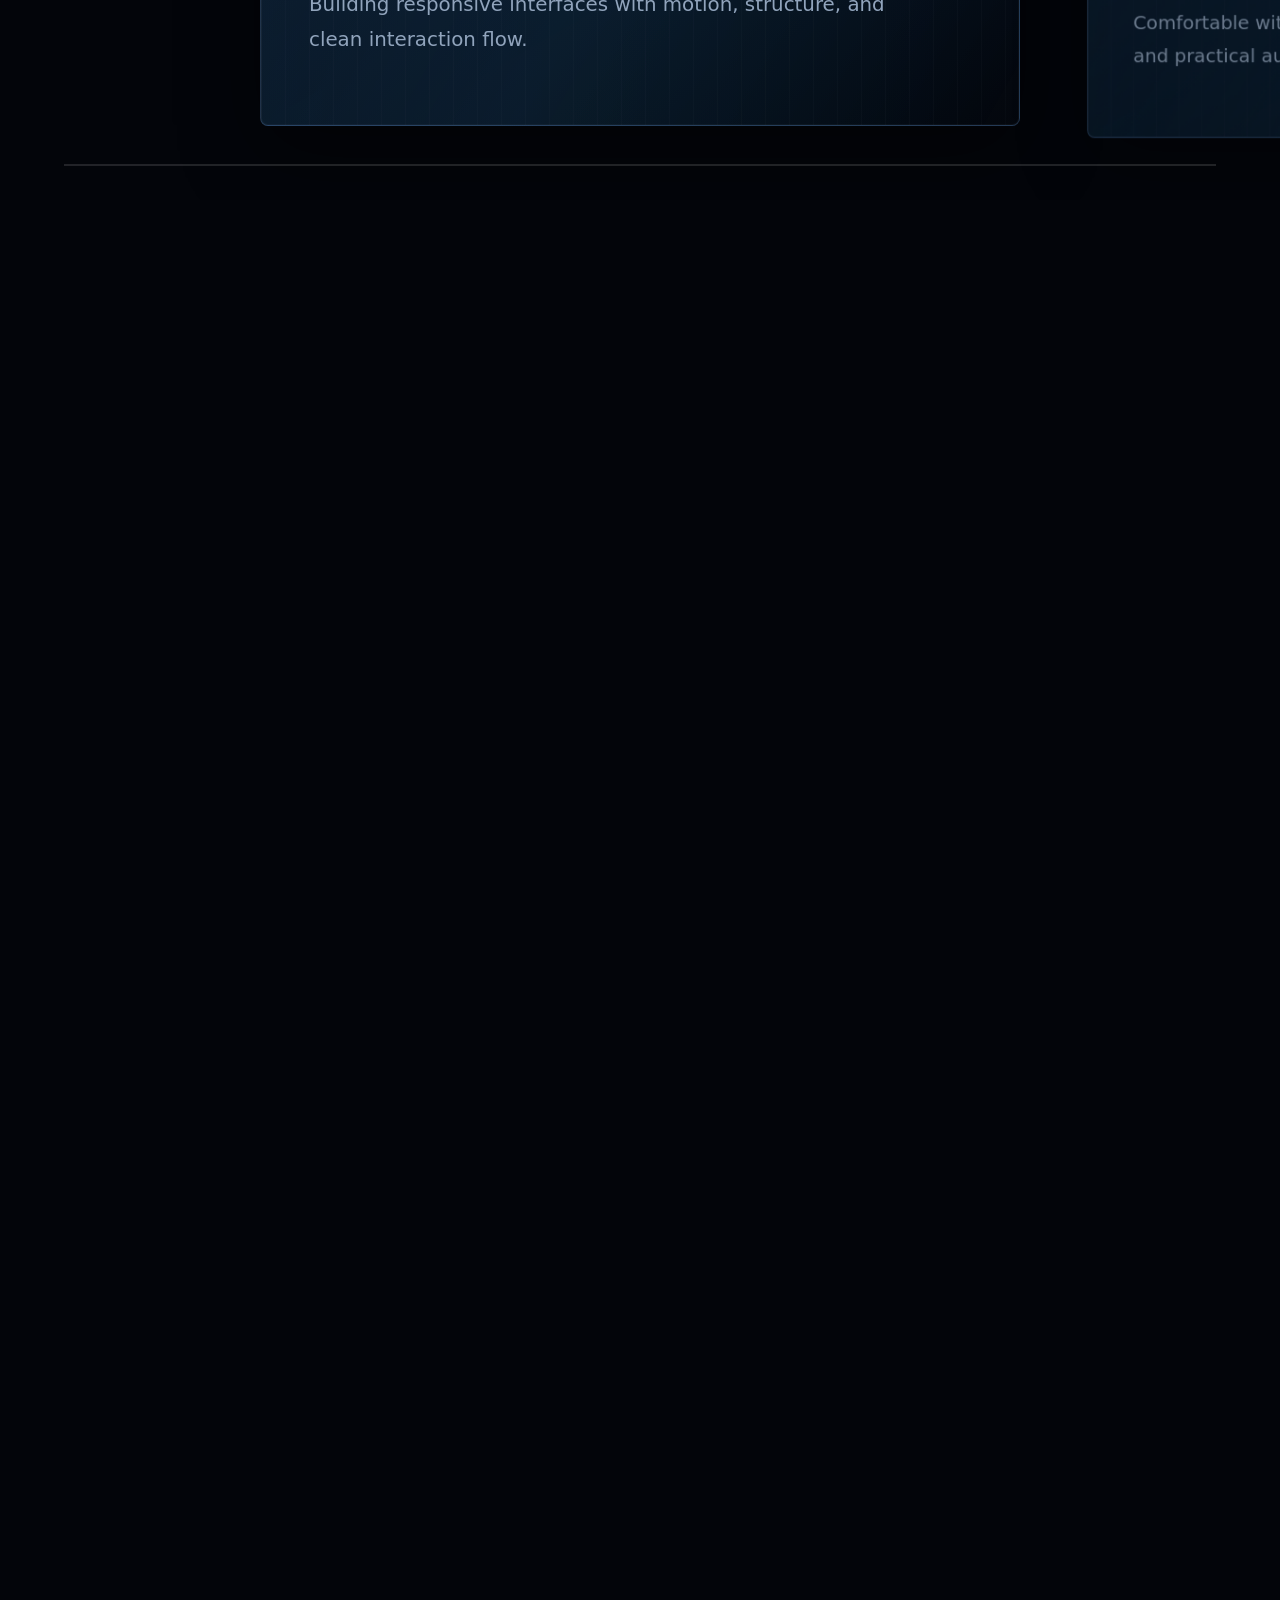
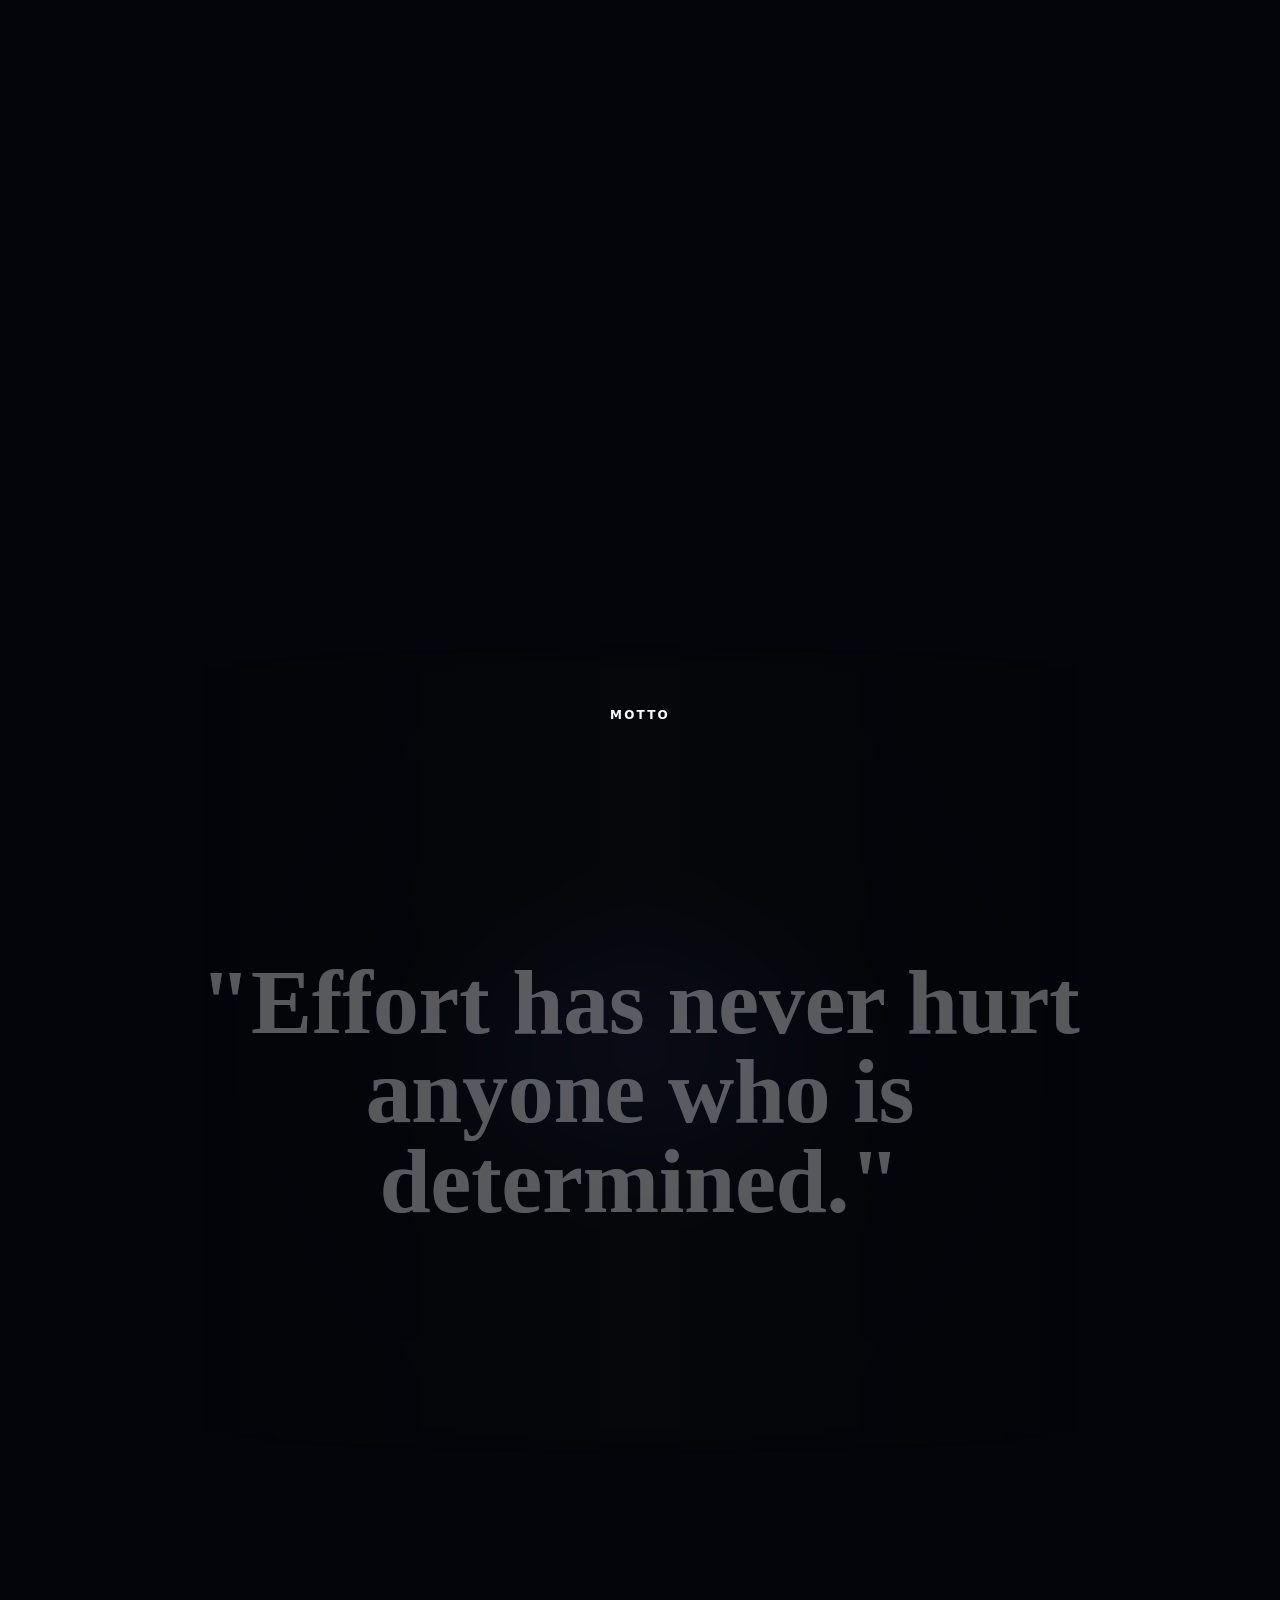
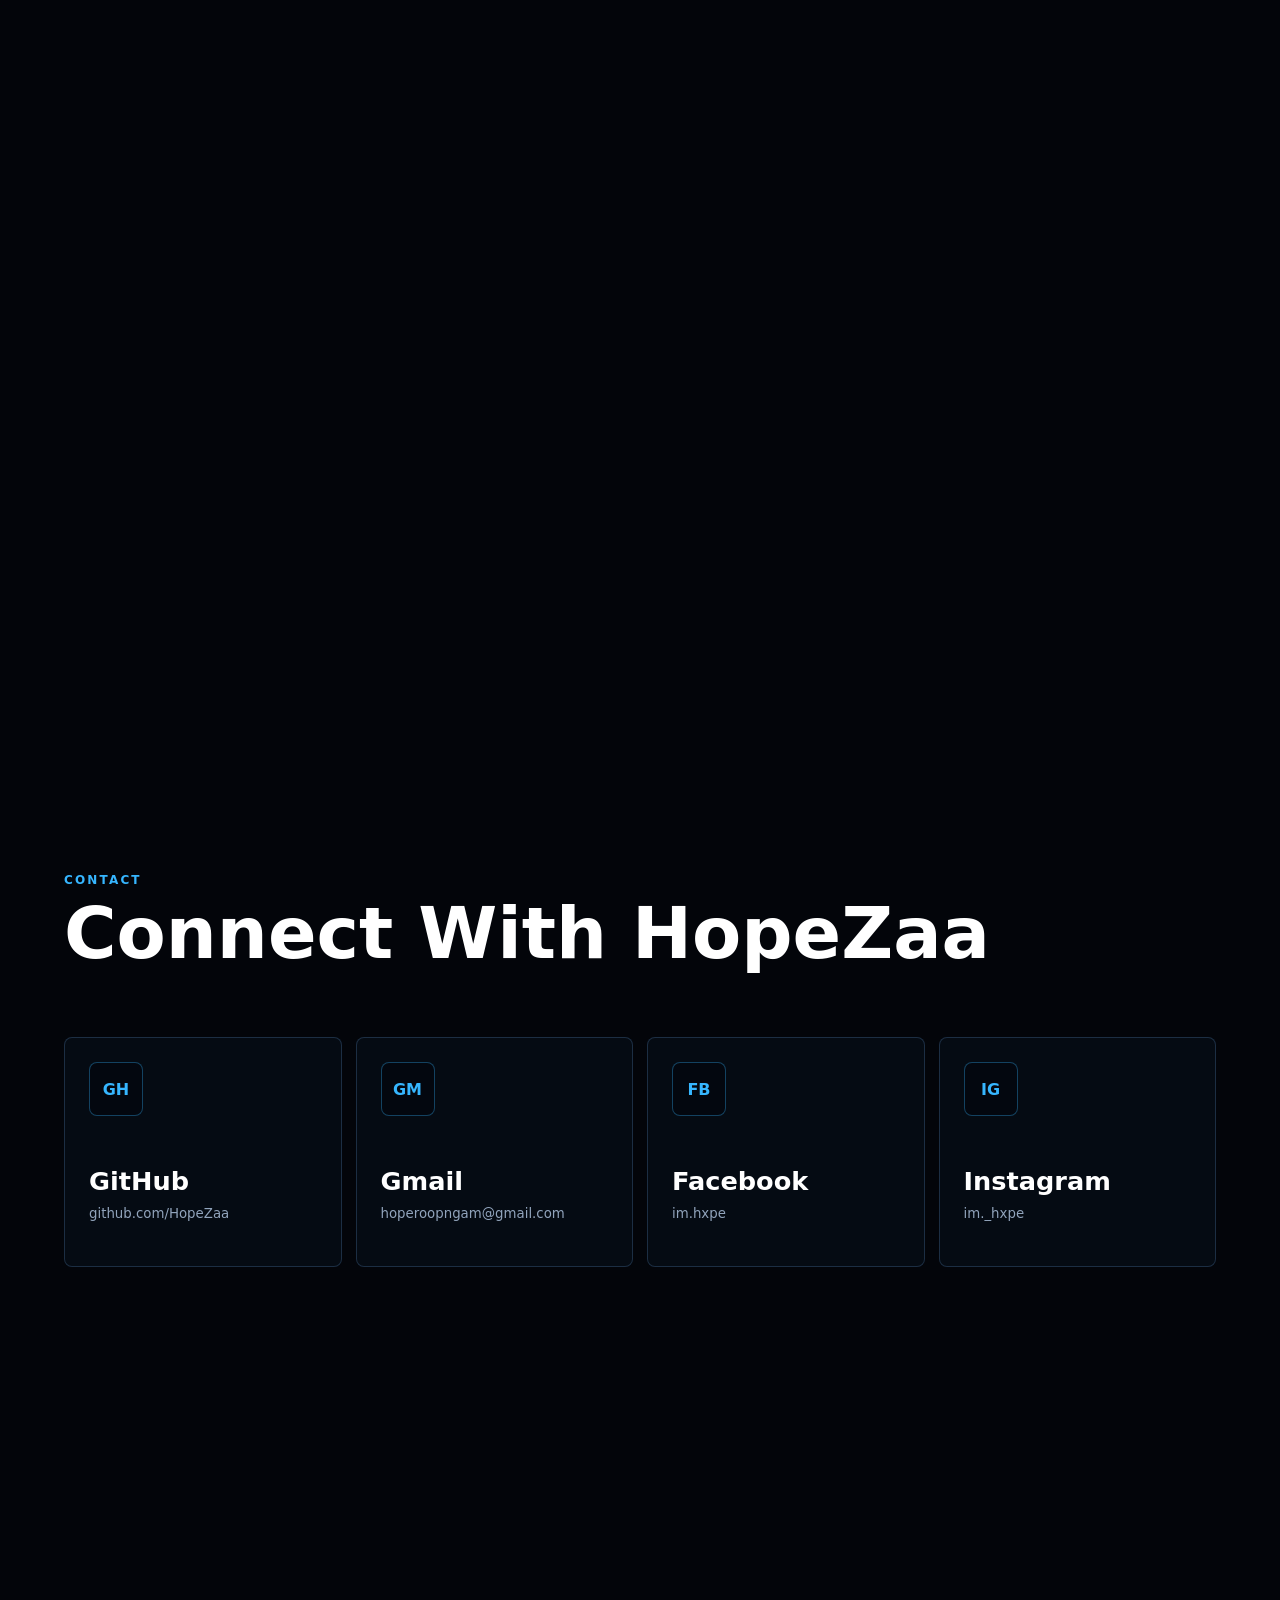
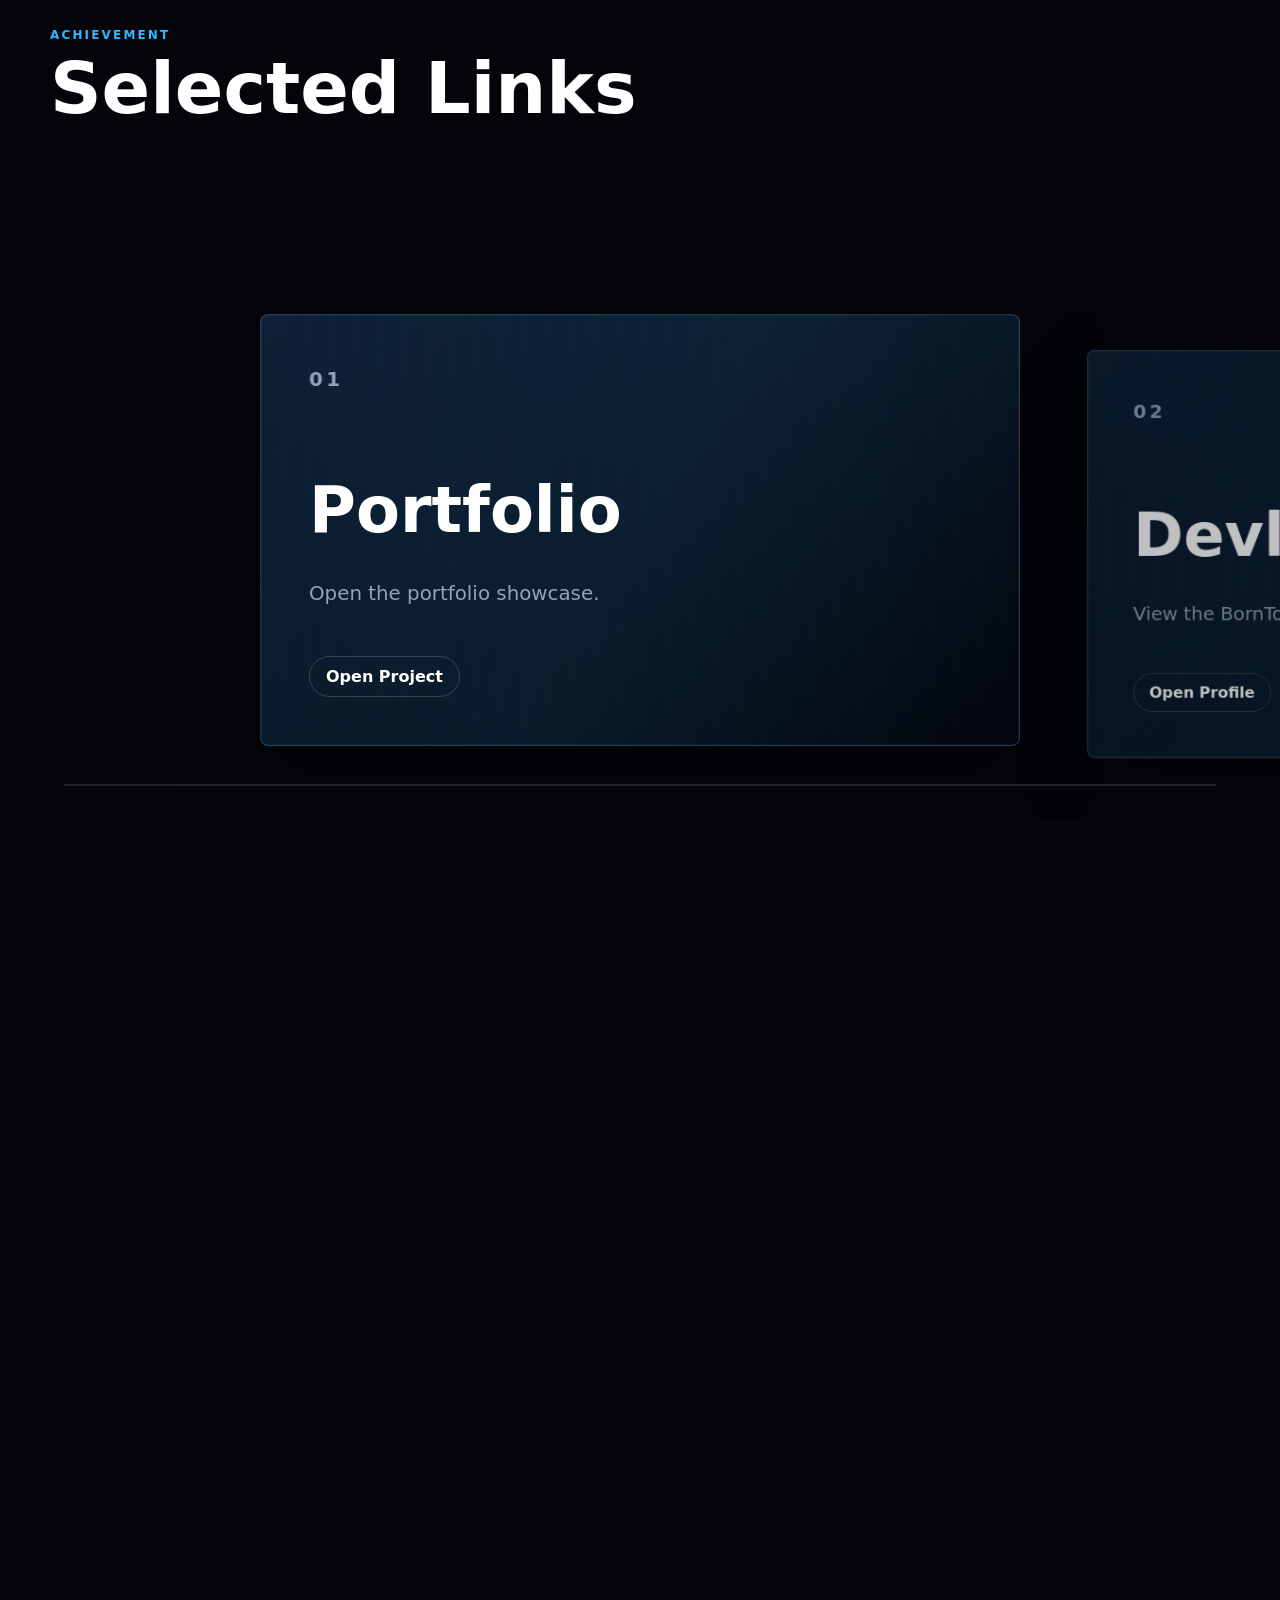
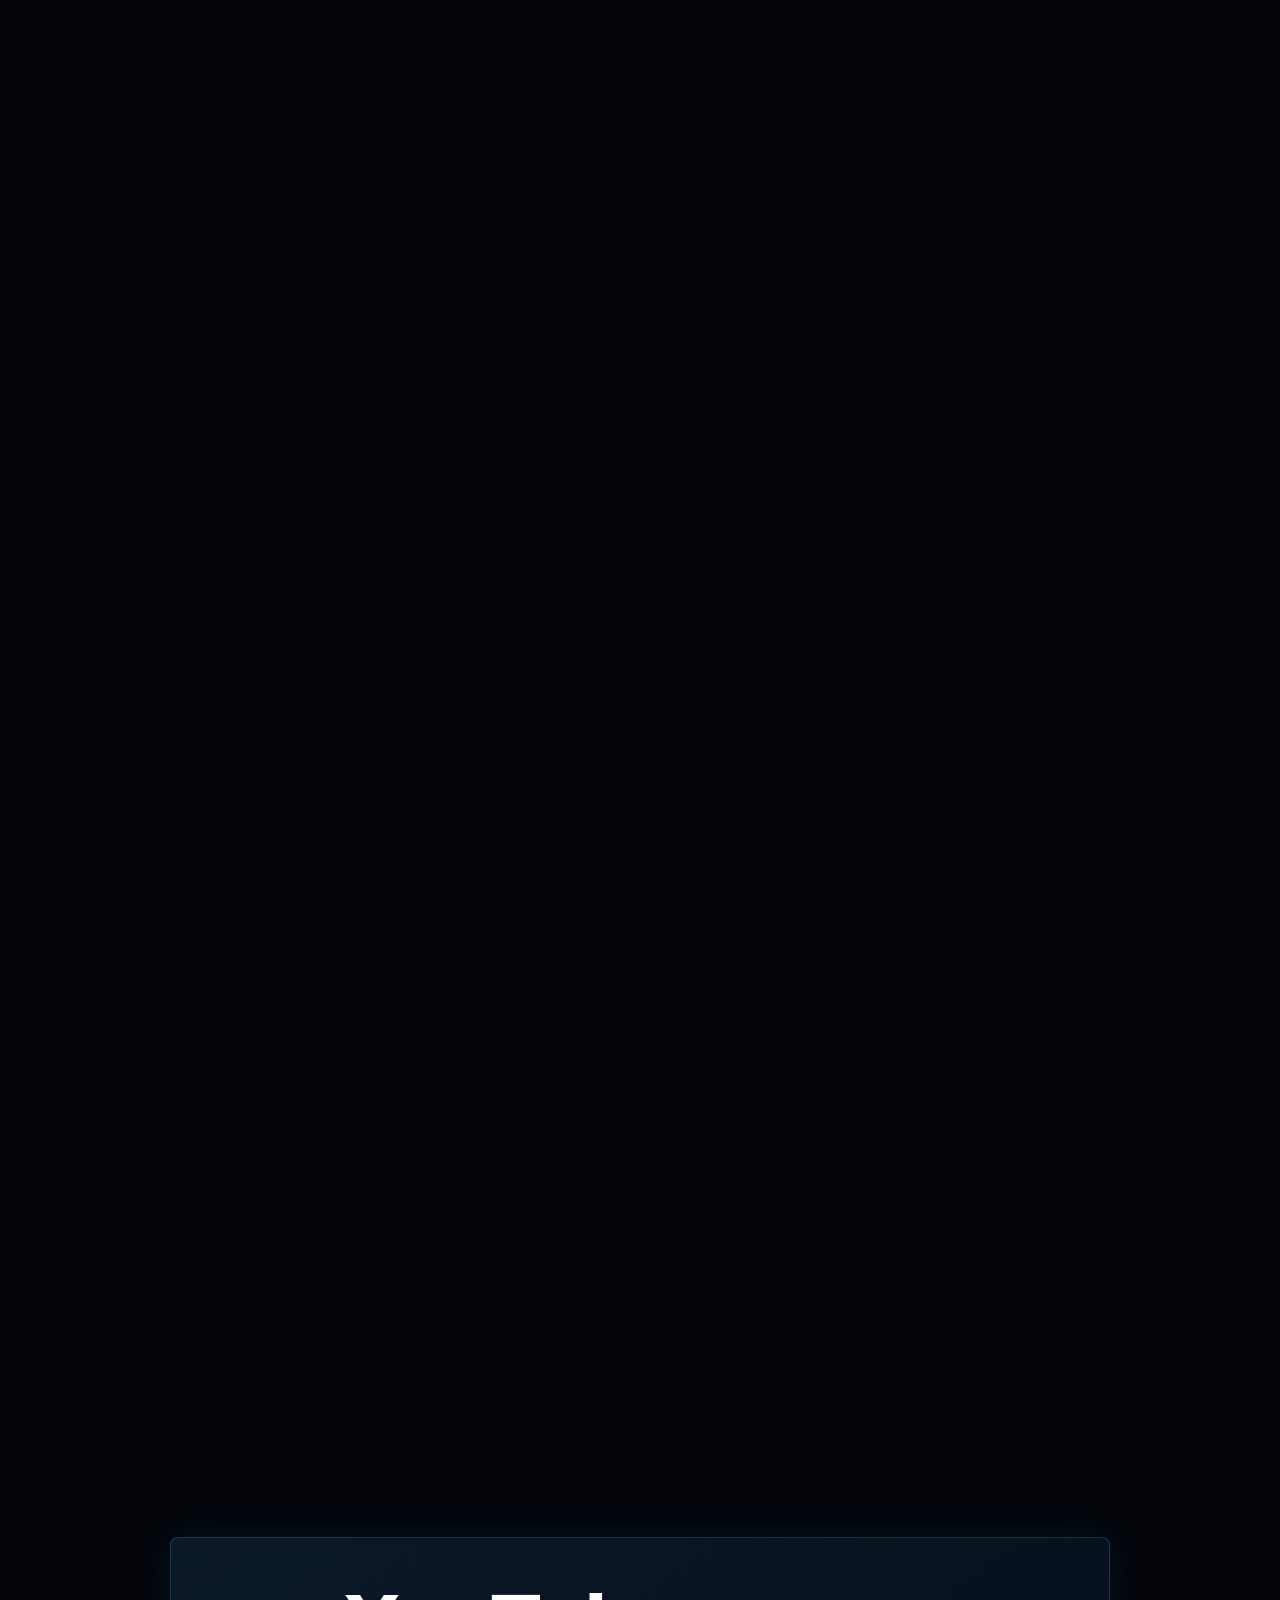
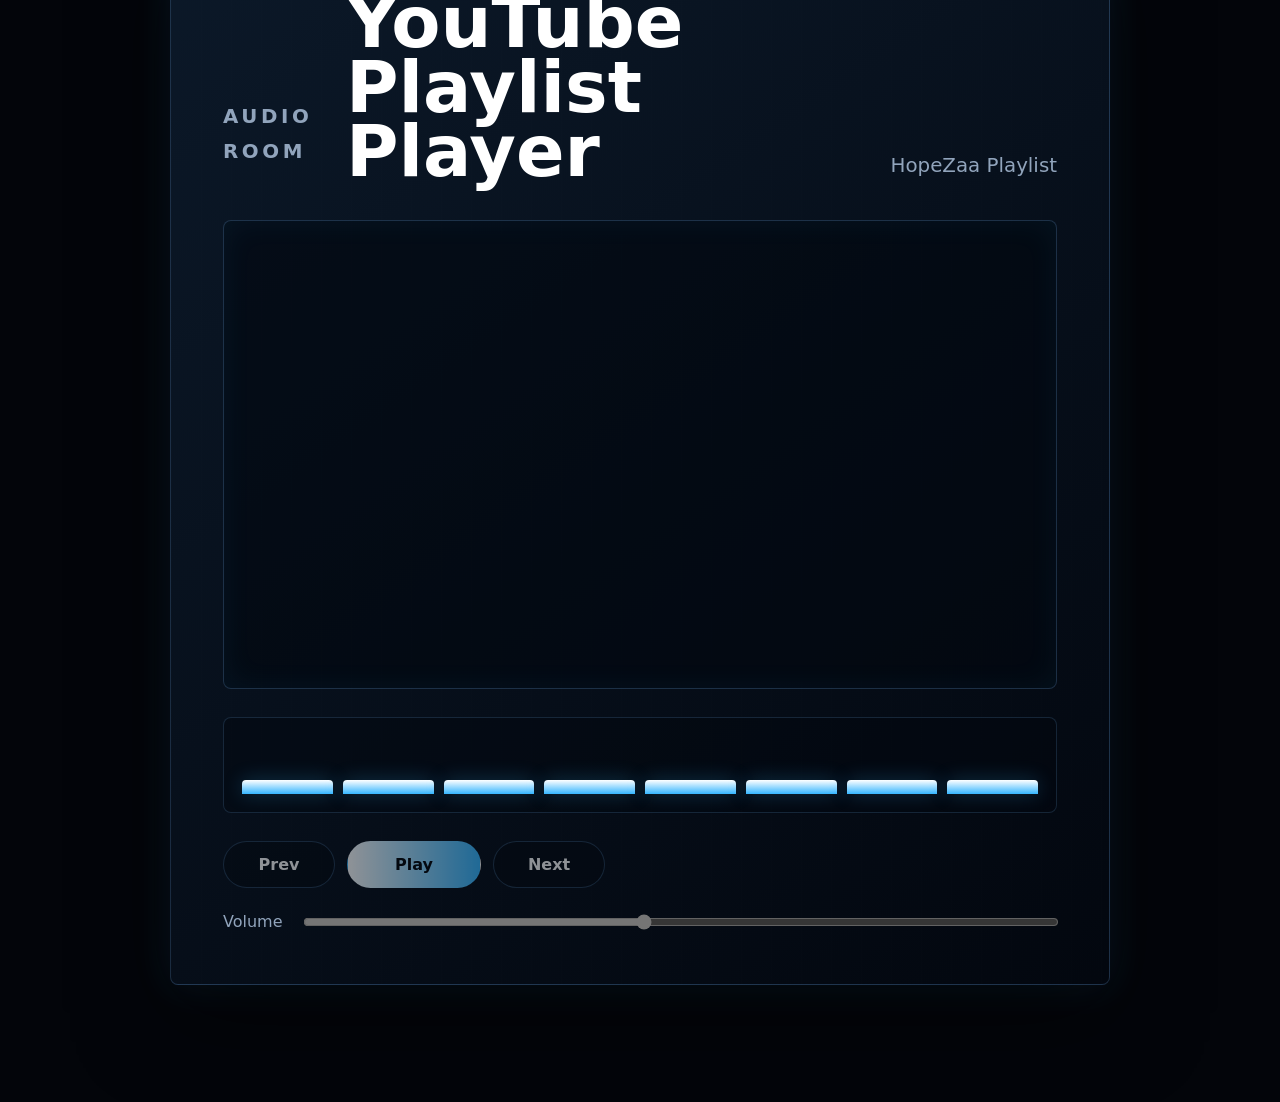
==== commit fa2ee530: "Add CU-Borrow to Selected Links" ====
--- a/index.html
+++ b/index.html
@@ -285,6 +285,17 @@
               <p>View the Graph-Algo repository on GitHub.</p>
               <span class="card-action">Open Repository</span>
             </a>
+            <a
+              class="h-card achievement-card"
+              href="https://cu-borrow.vercel.app/"
+              target="_blank"
+              rel="noreferrer"
+            >
+              <p class="card-number">07</p>
+              <h3>CU-Borrow</h3>
+              <p>Explore the CU-Borrow project.</p>
+              <span class="card-action">Open Project</span>
+            </a>
           </div>
           <div class="stage-progress" aria-hidden="true"><span></span></div>
         </div>
--- a/styles.css
+++ b/styles.css
@@ -577,7 +577,7 @@
 }
 
 .achievement-stage {
-  height: 600vh;
+  height: 700vh;
 }
 
 .sticky-wrap {
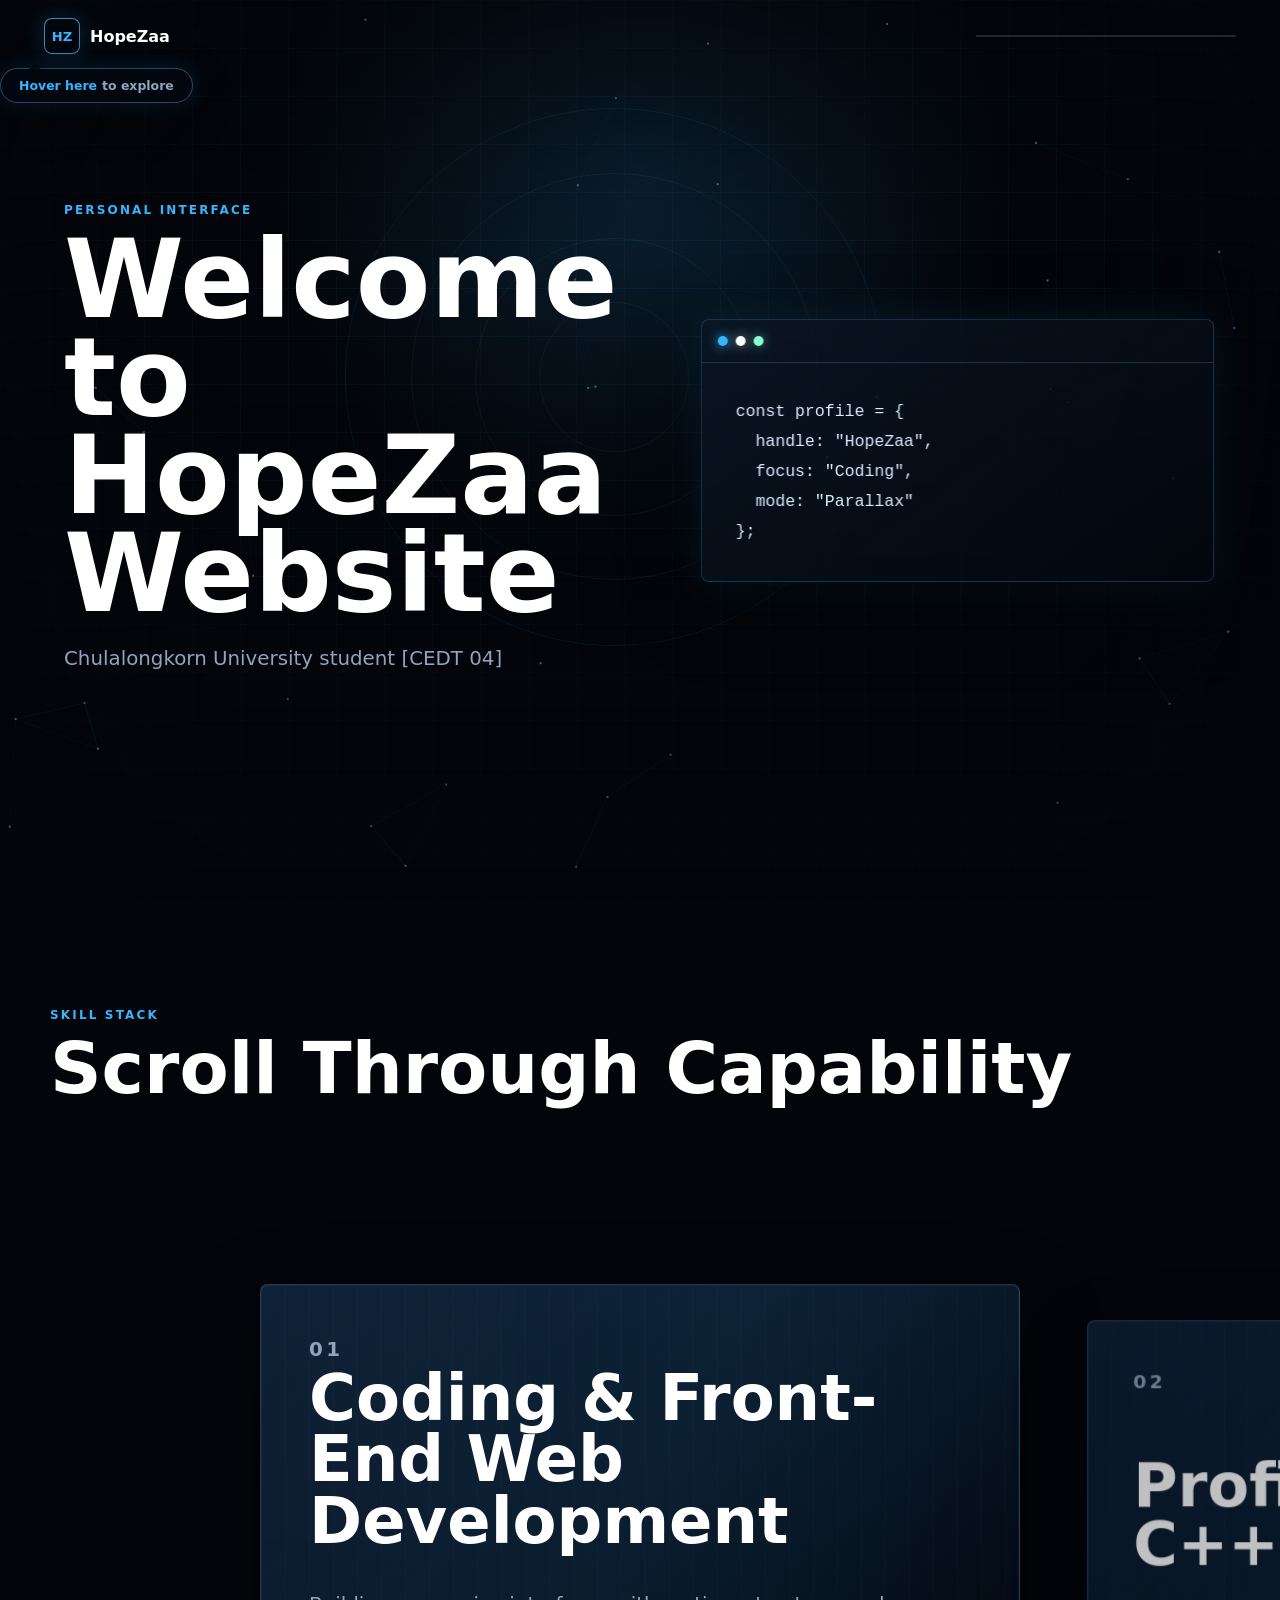
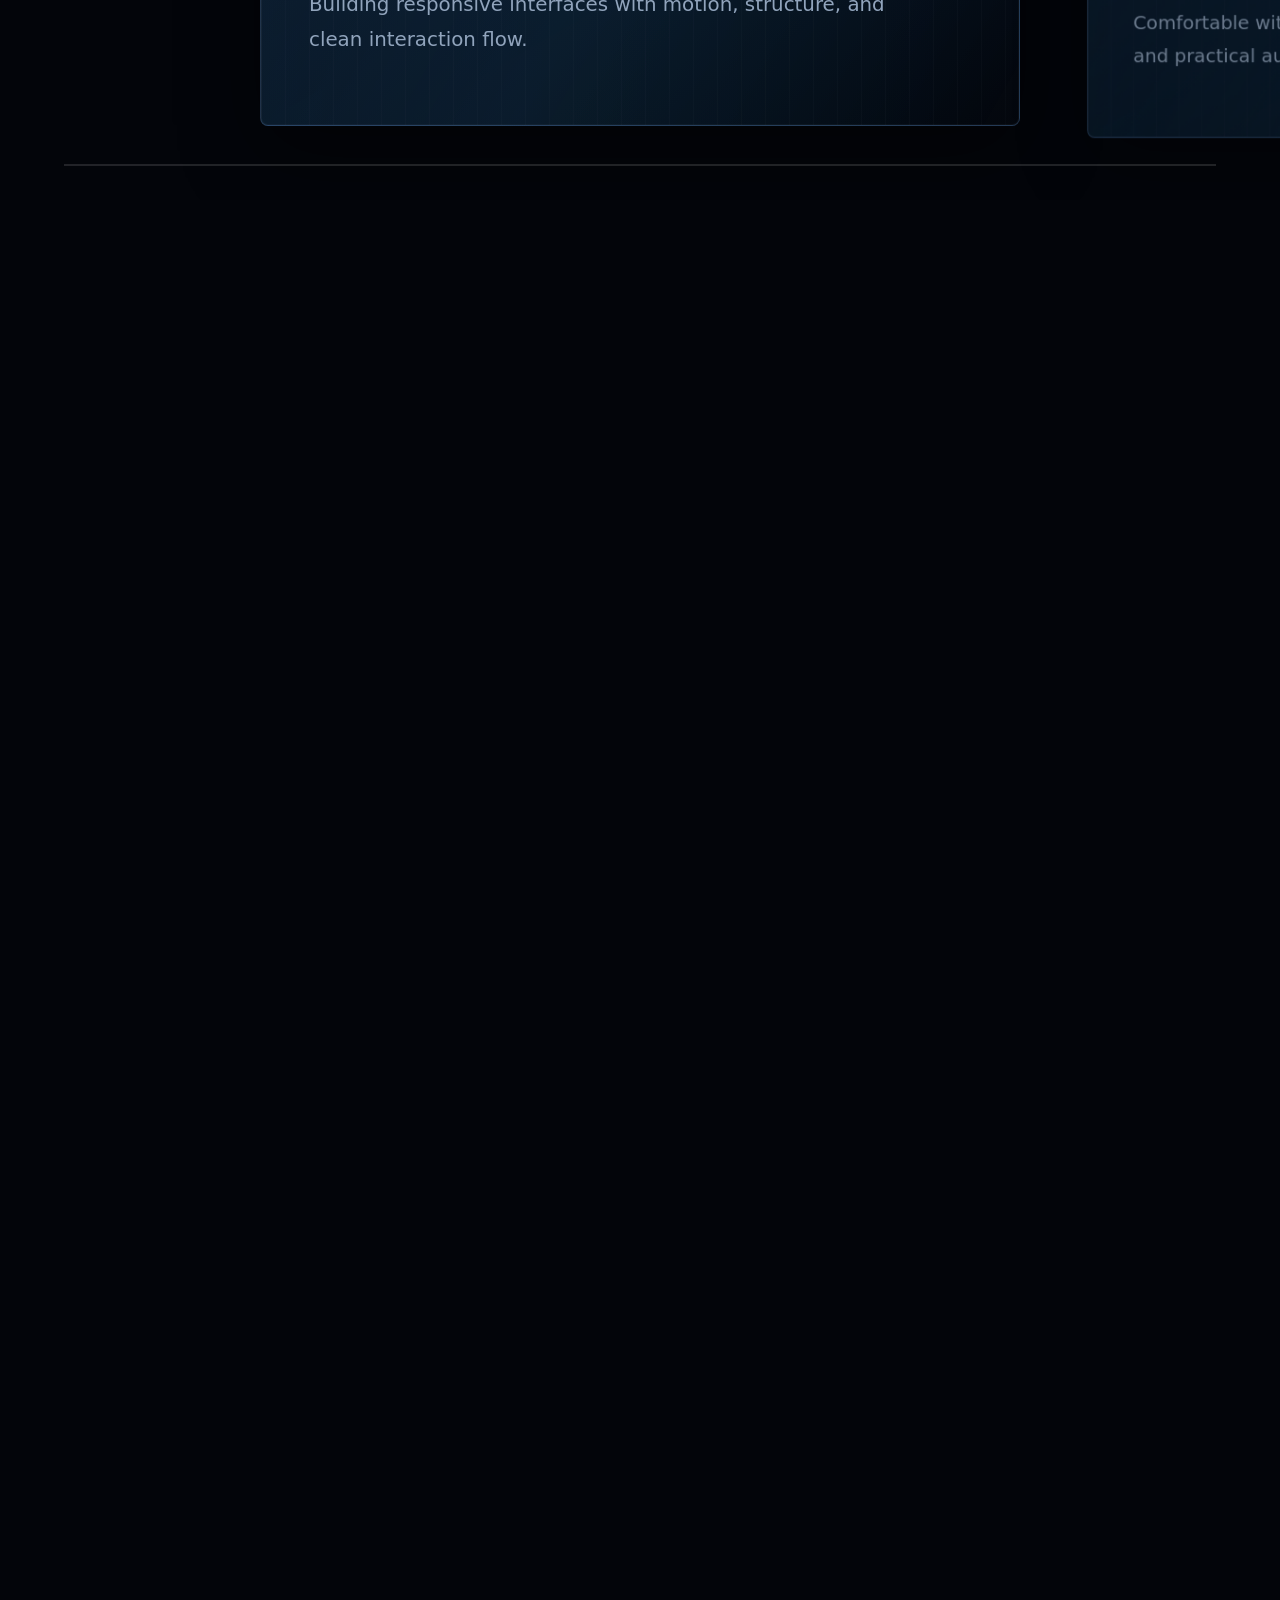
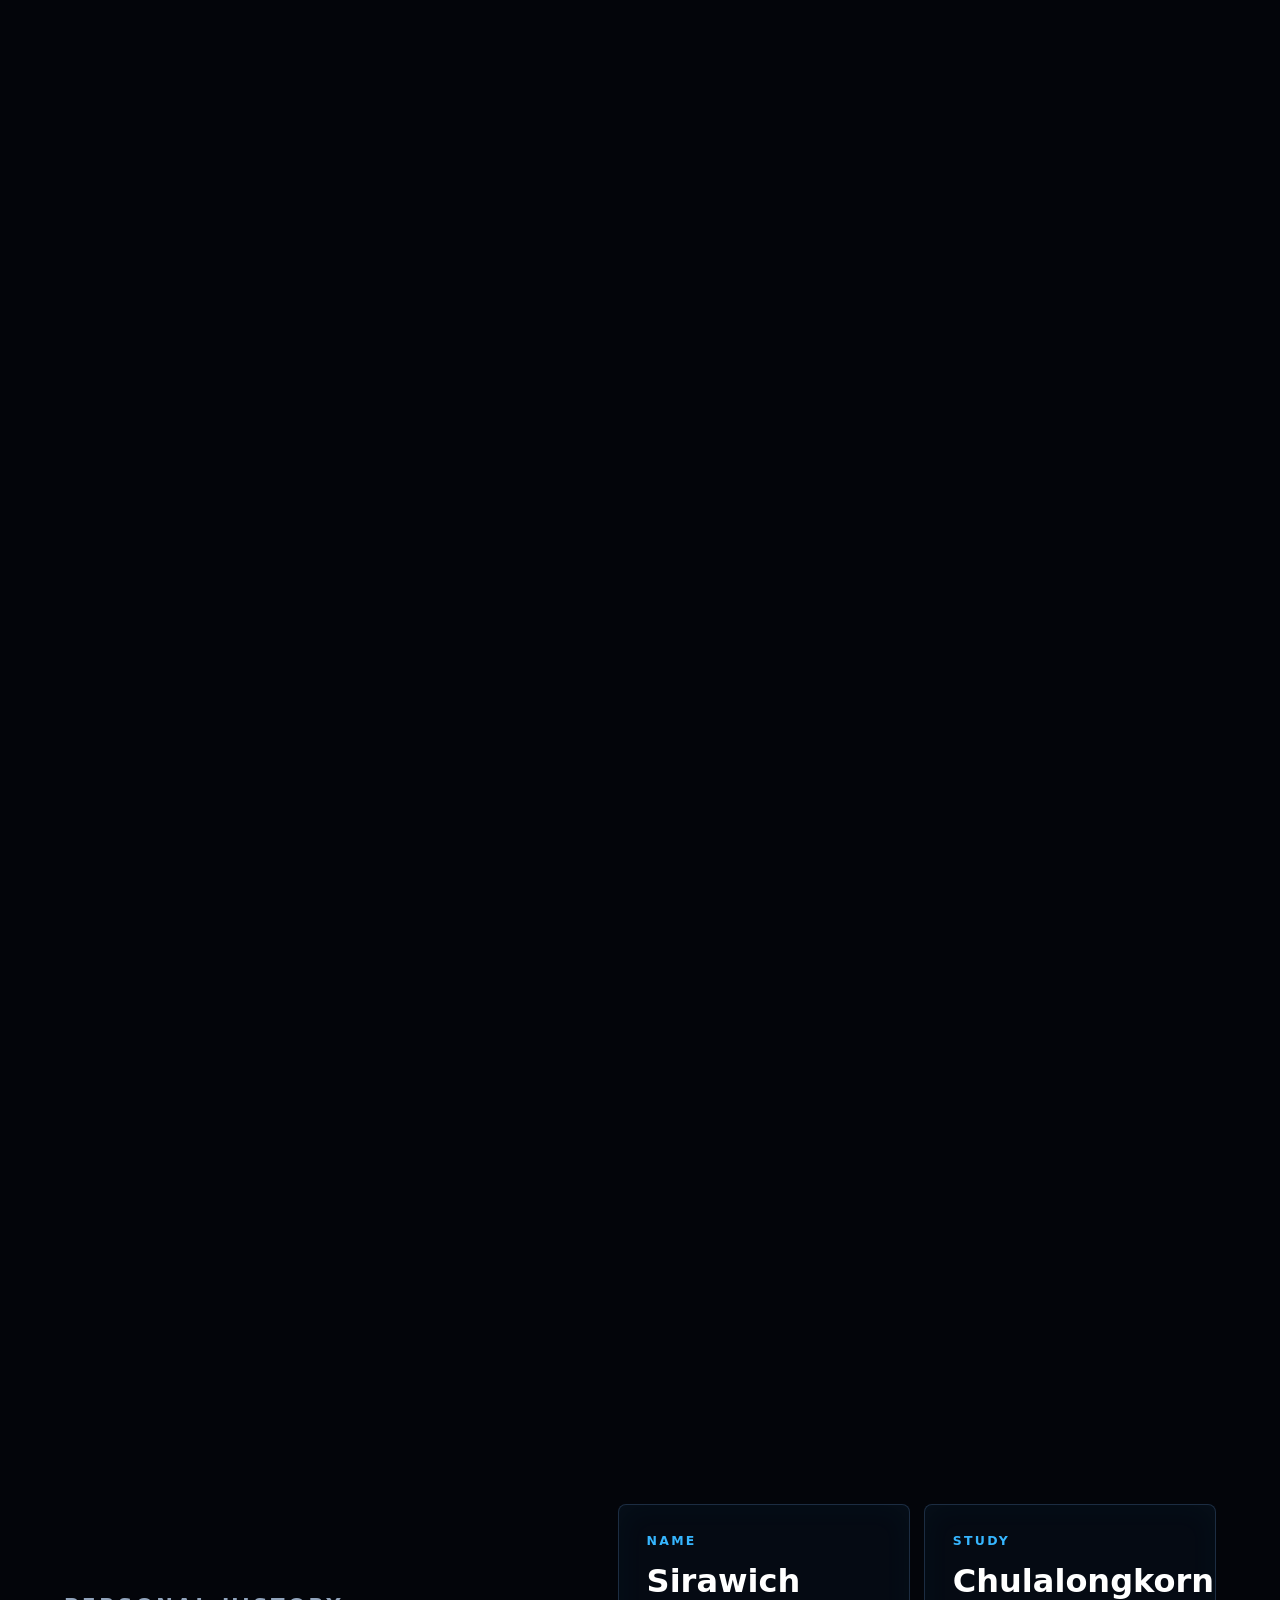
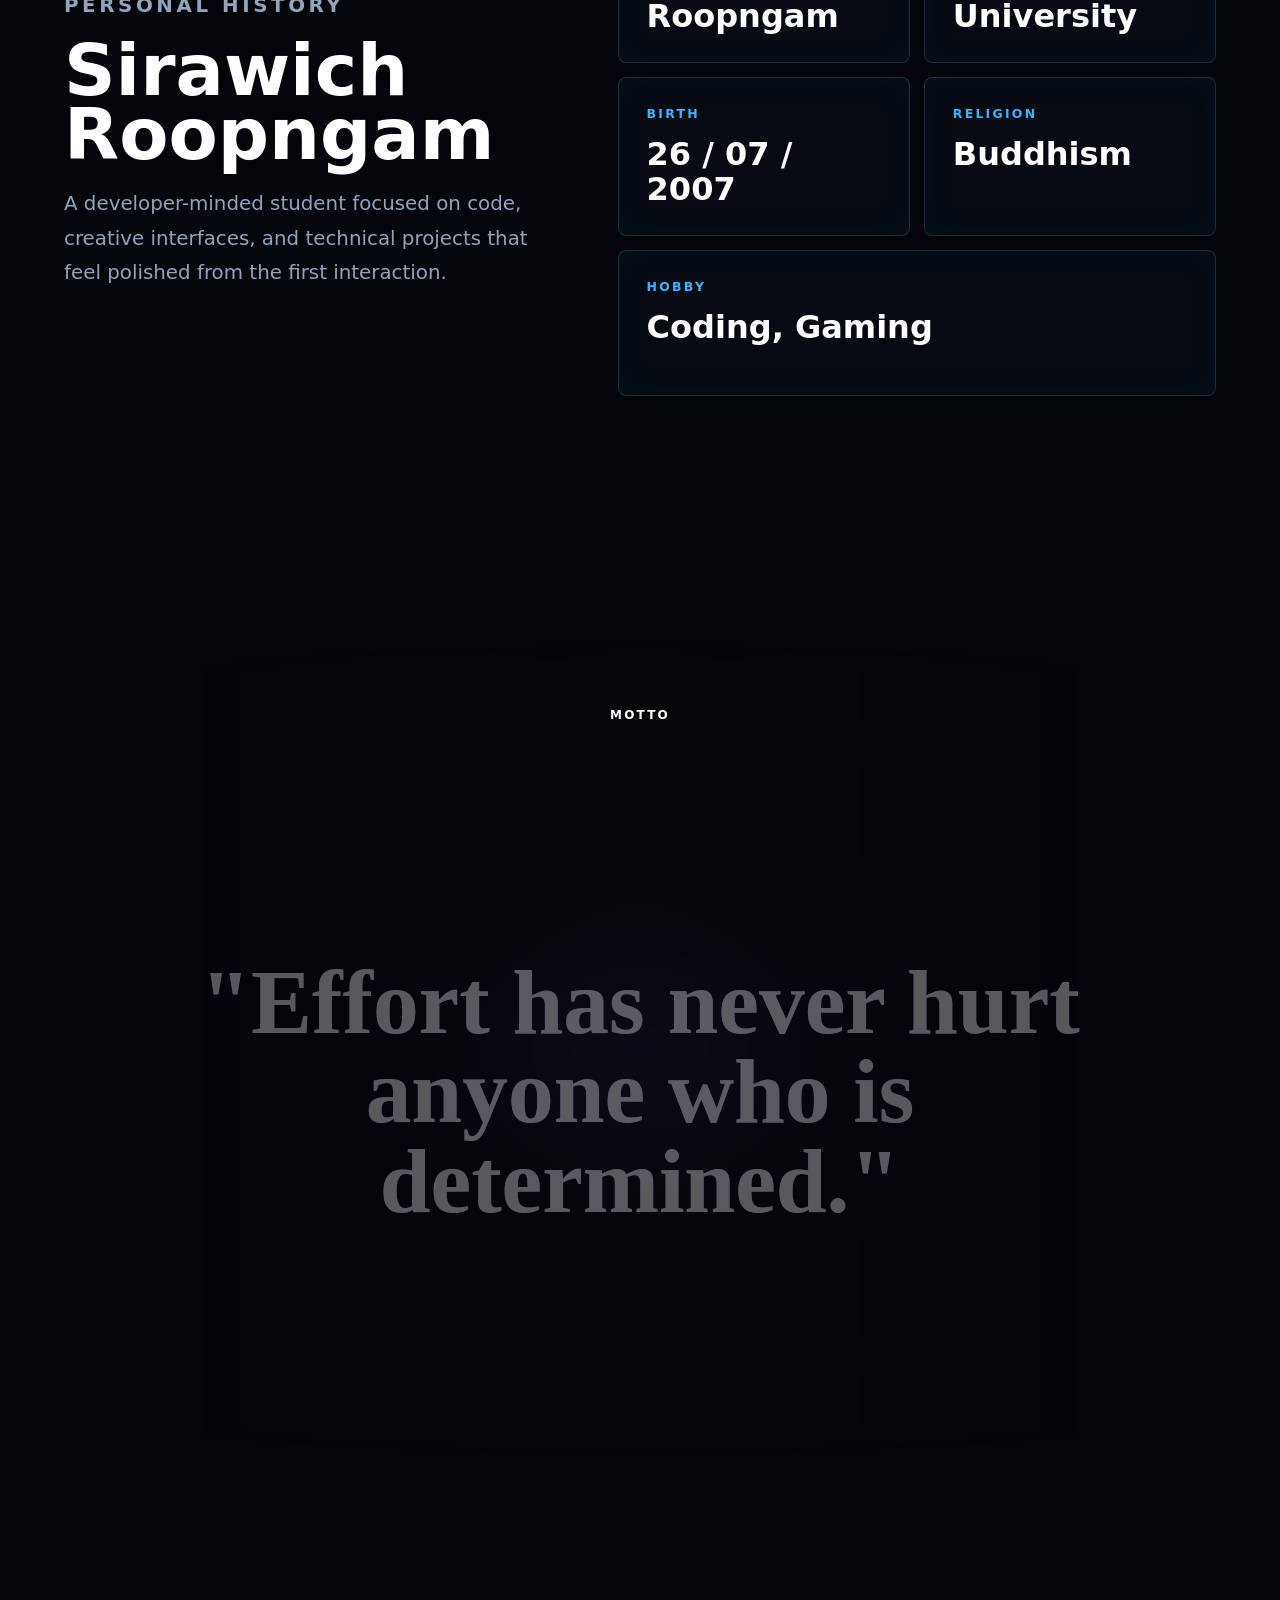
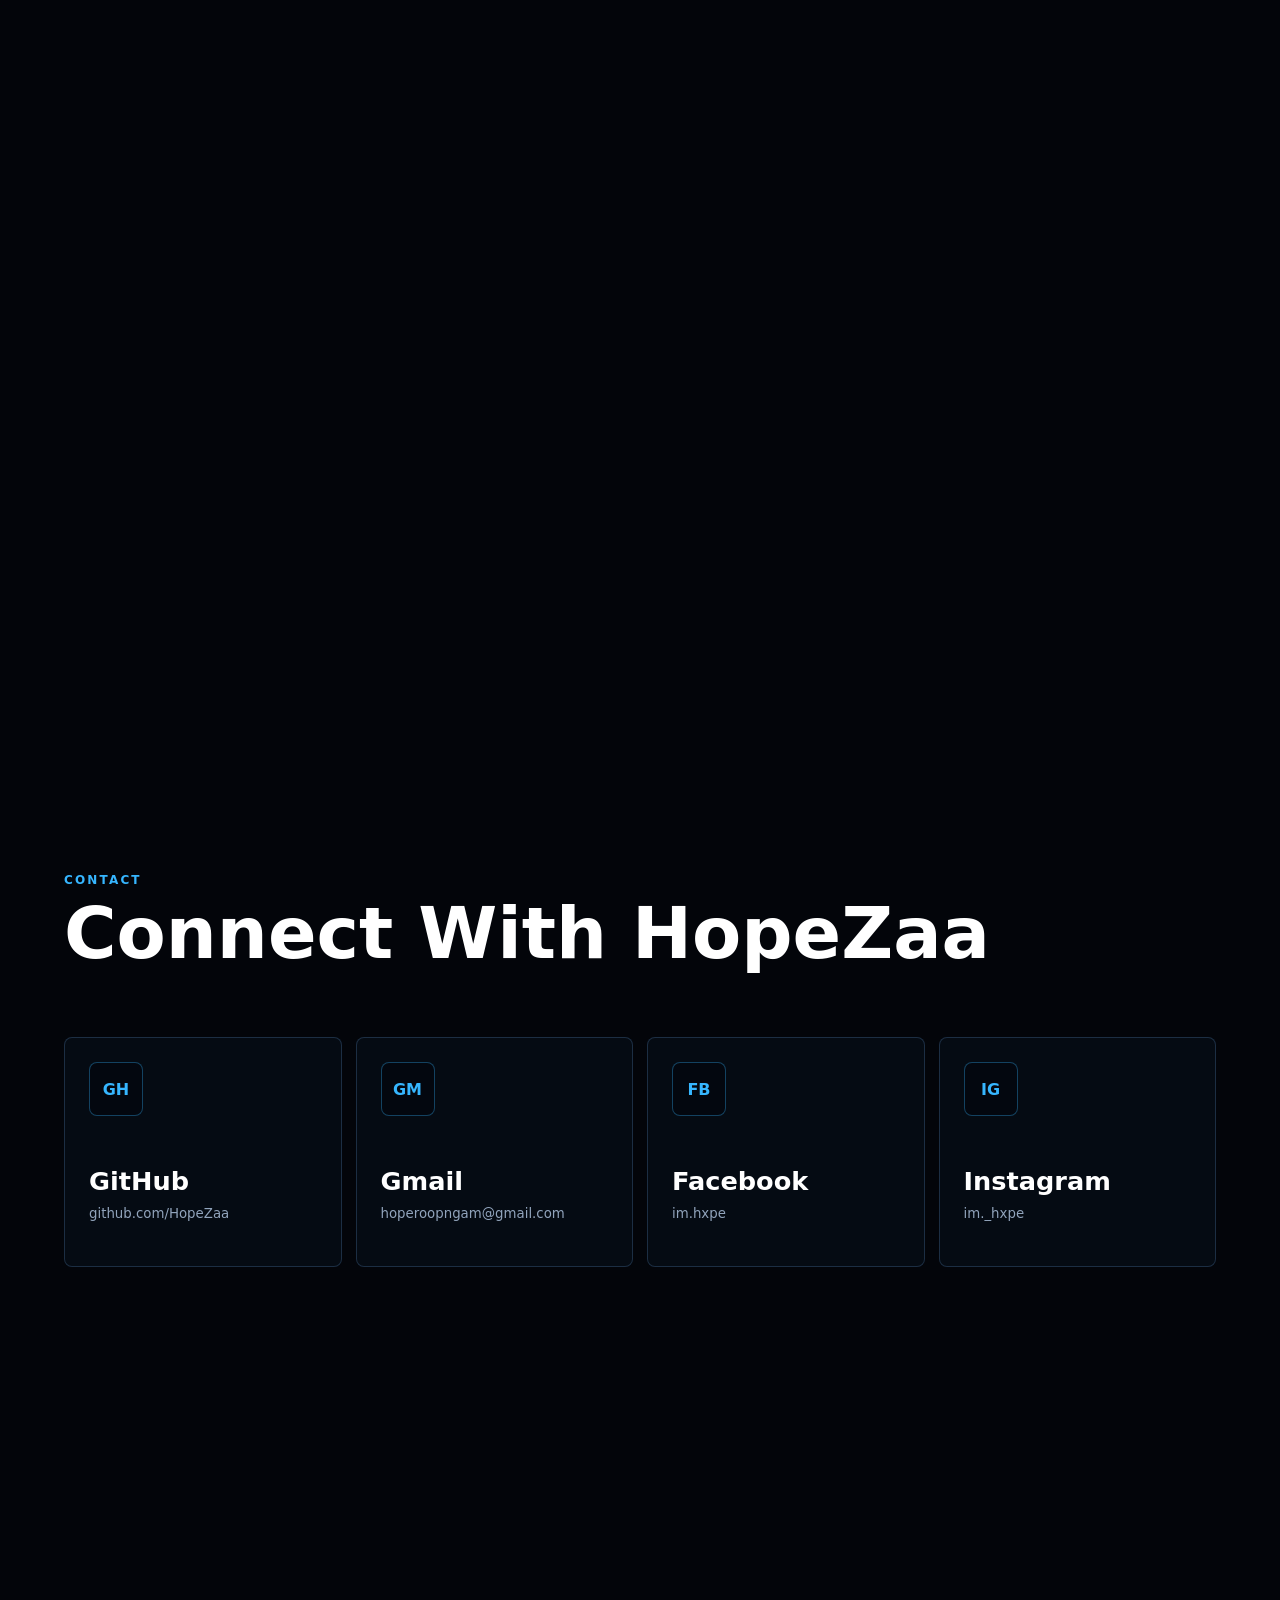
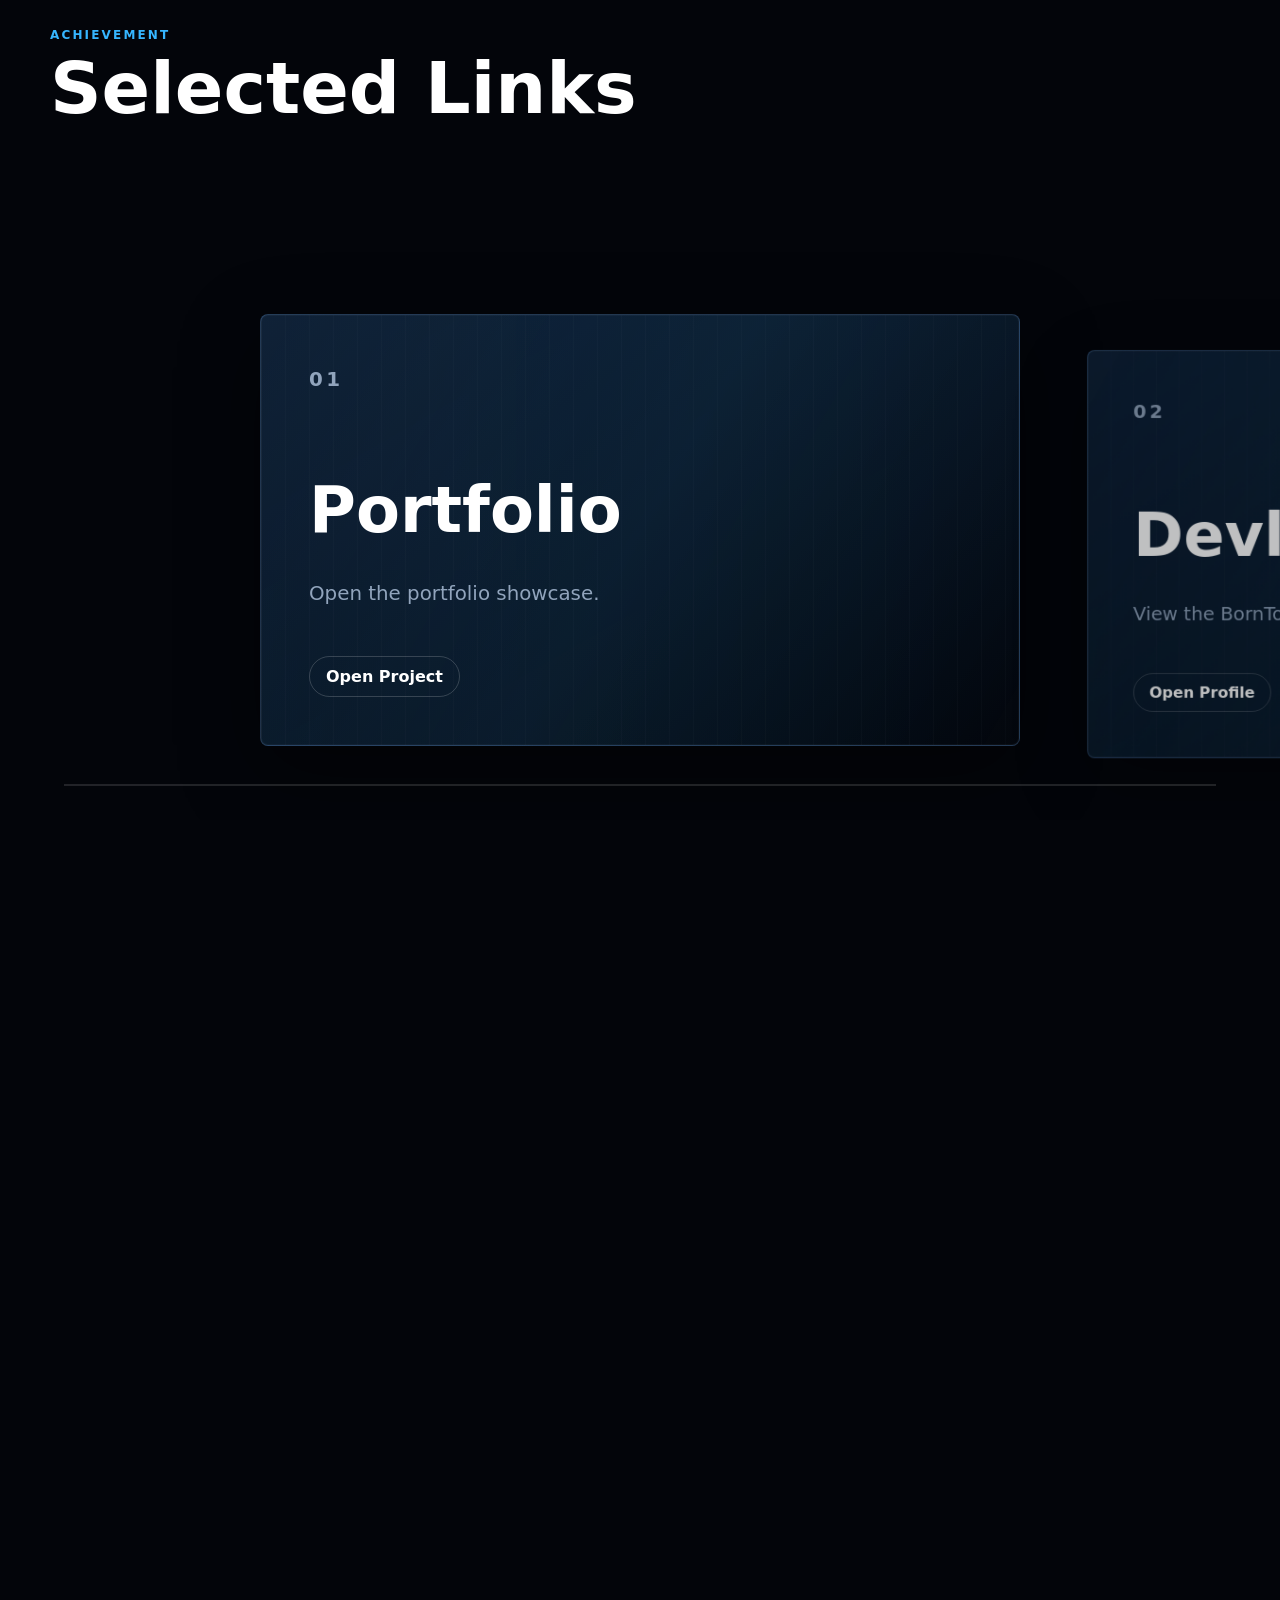
==== commit 0fd25cb7: "Add Algorithm to Selected Links" ====
--- a/index.html
+++ b/index.html
@@ -296,6 +296,17 @@
               <p>Explore the CU-Borrow project.</p>
               <span class="card-action">Open Project</span>
             </a>
+            <a
+              class="h-card achievement-card"
+              href="https://algorithm-hopezaa.vercel.app/"
+              target="_blank"
+              rel="noreferrer"
+            >
+              <p class="card-number">08</p>
+              <h3>Algorithm</h3>
+              <p>Explore the Algorithm project.</p>
+              <span class="card-action">Open Project</span>
+            </a>
           </div>
           <div class="stage-progress" aria-hidden="true"><span></span></div>
         </div>
--- a/styles.css
+++ b/styles.css
@@ -577,7 +577,7 @@
 }
 
 .achievement-stage {
-  height: 700vh;
+  height: 800vh;
 }
 
 .sticky-wrap {
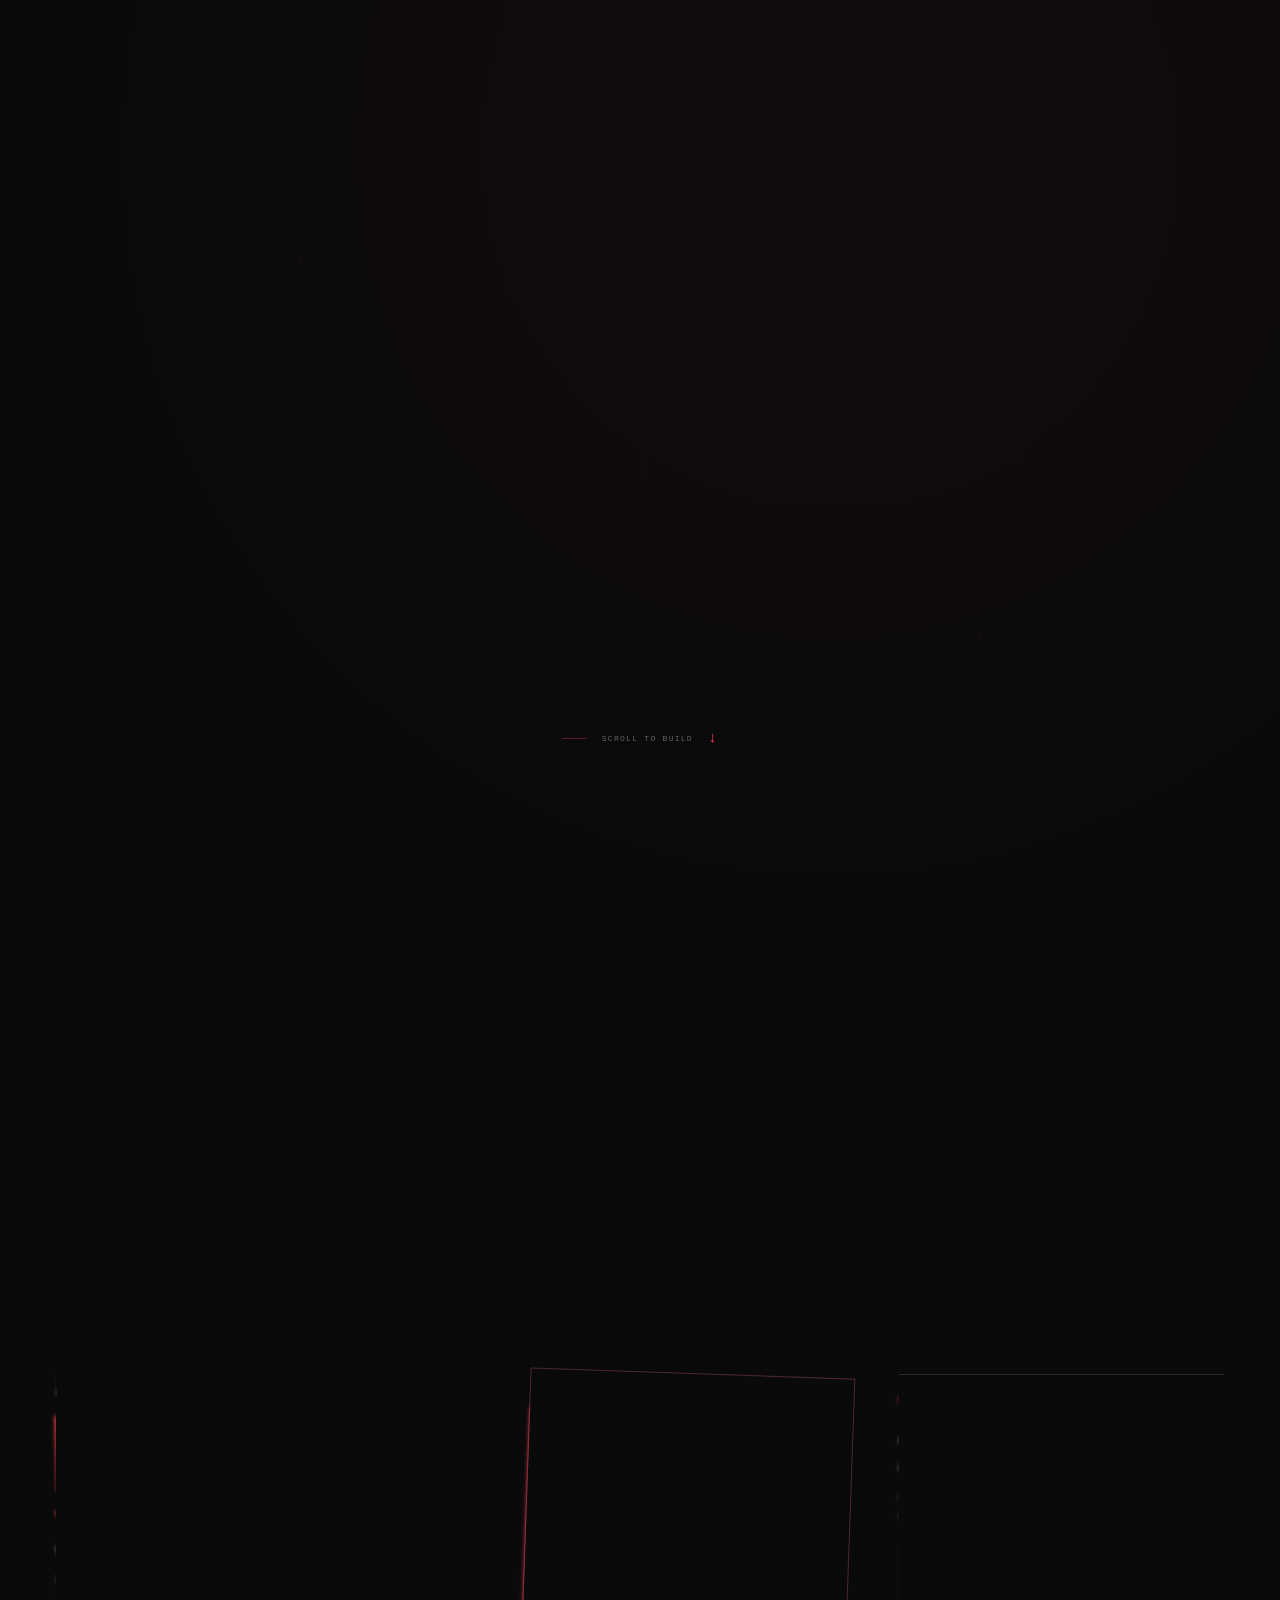
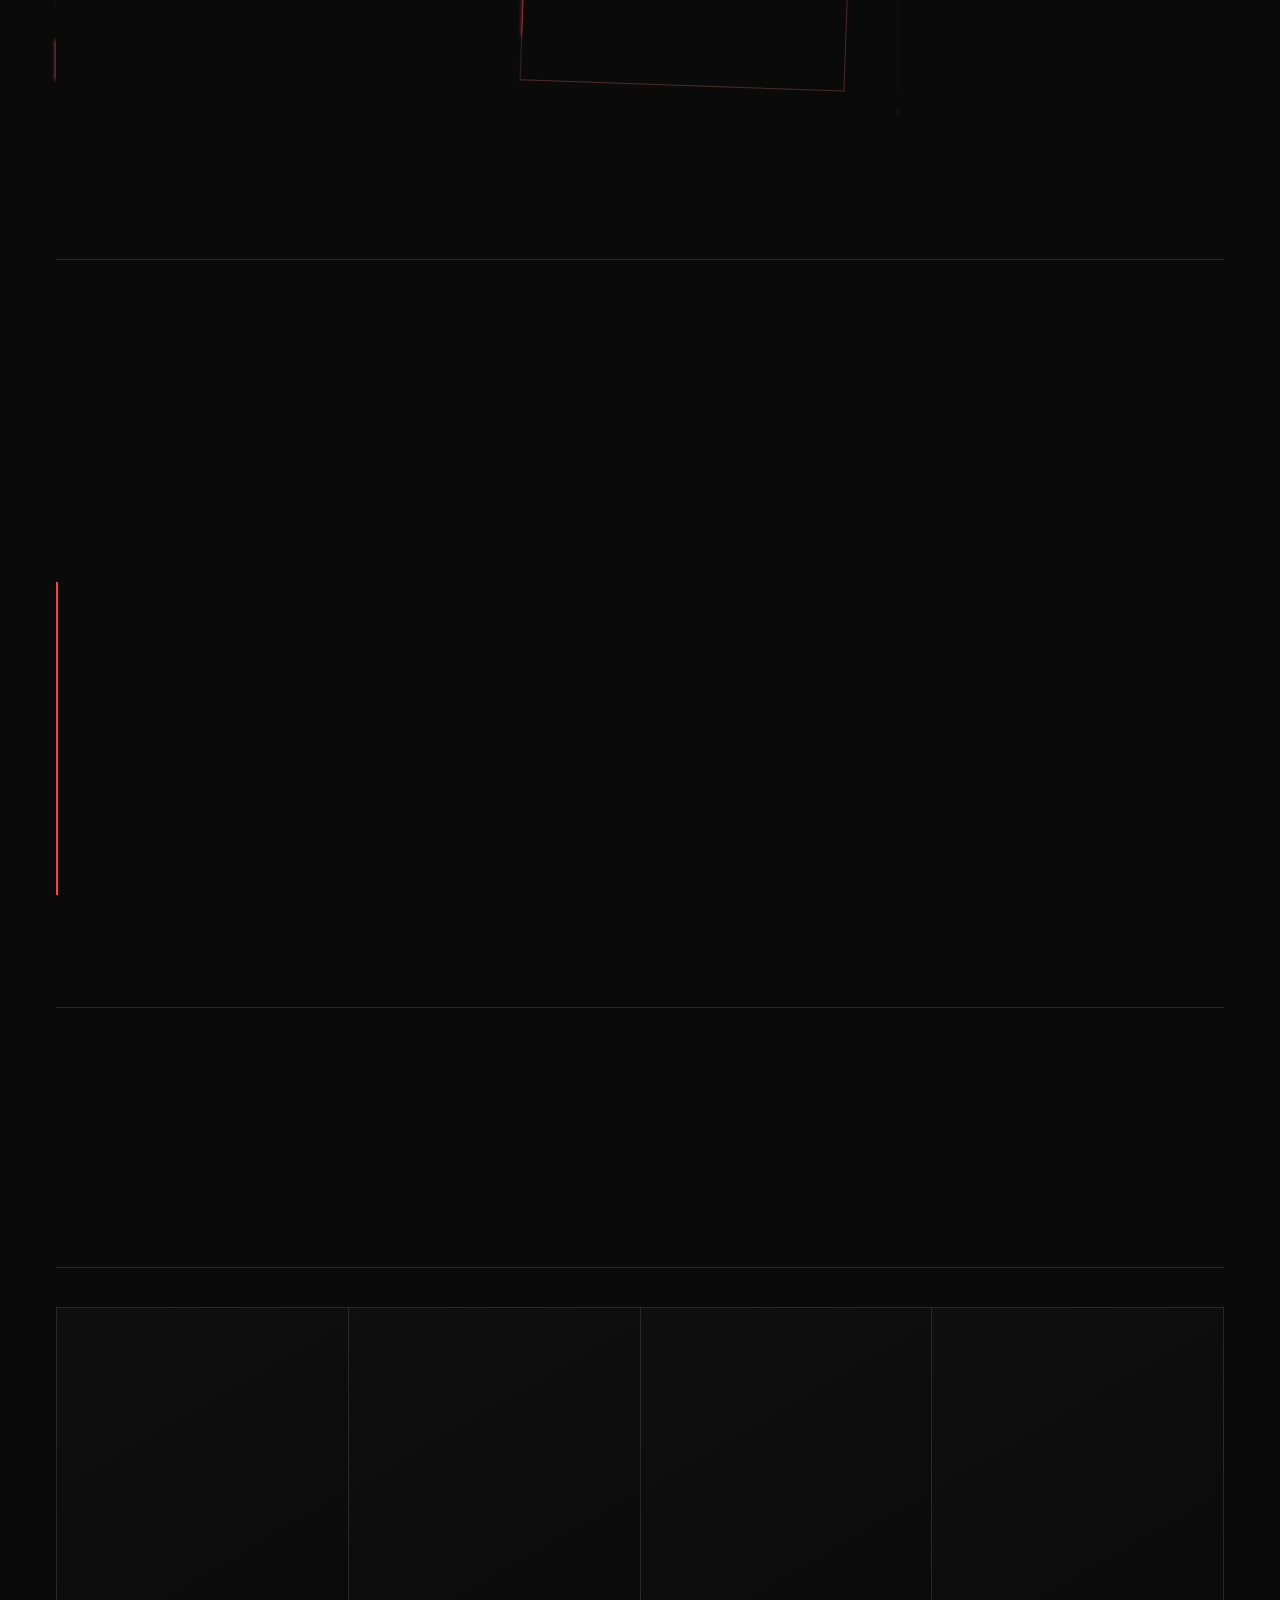
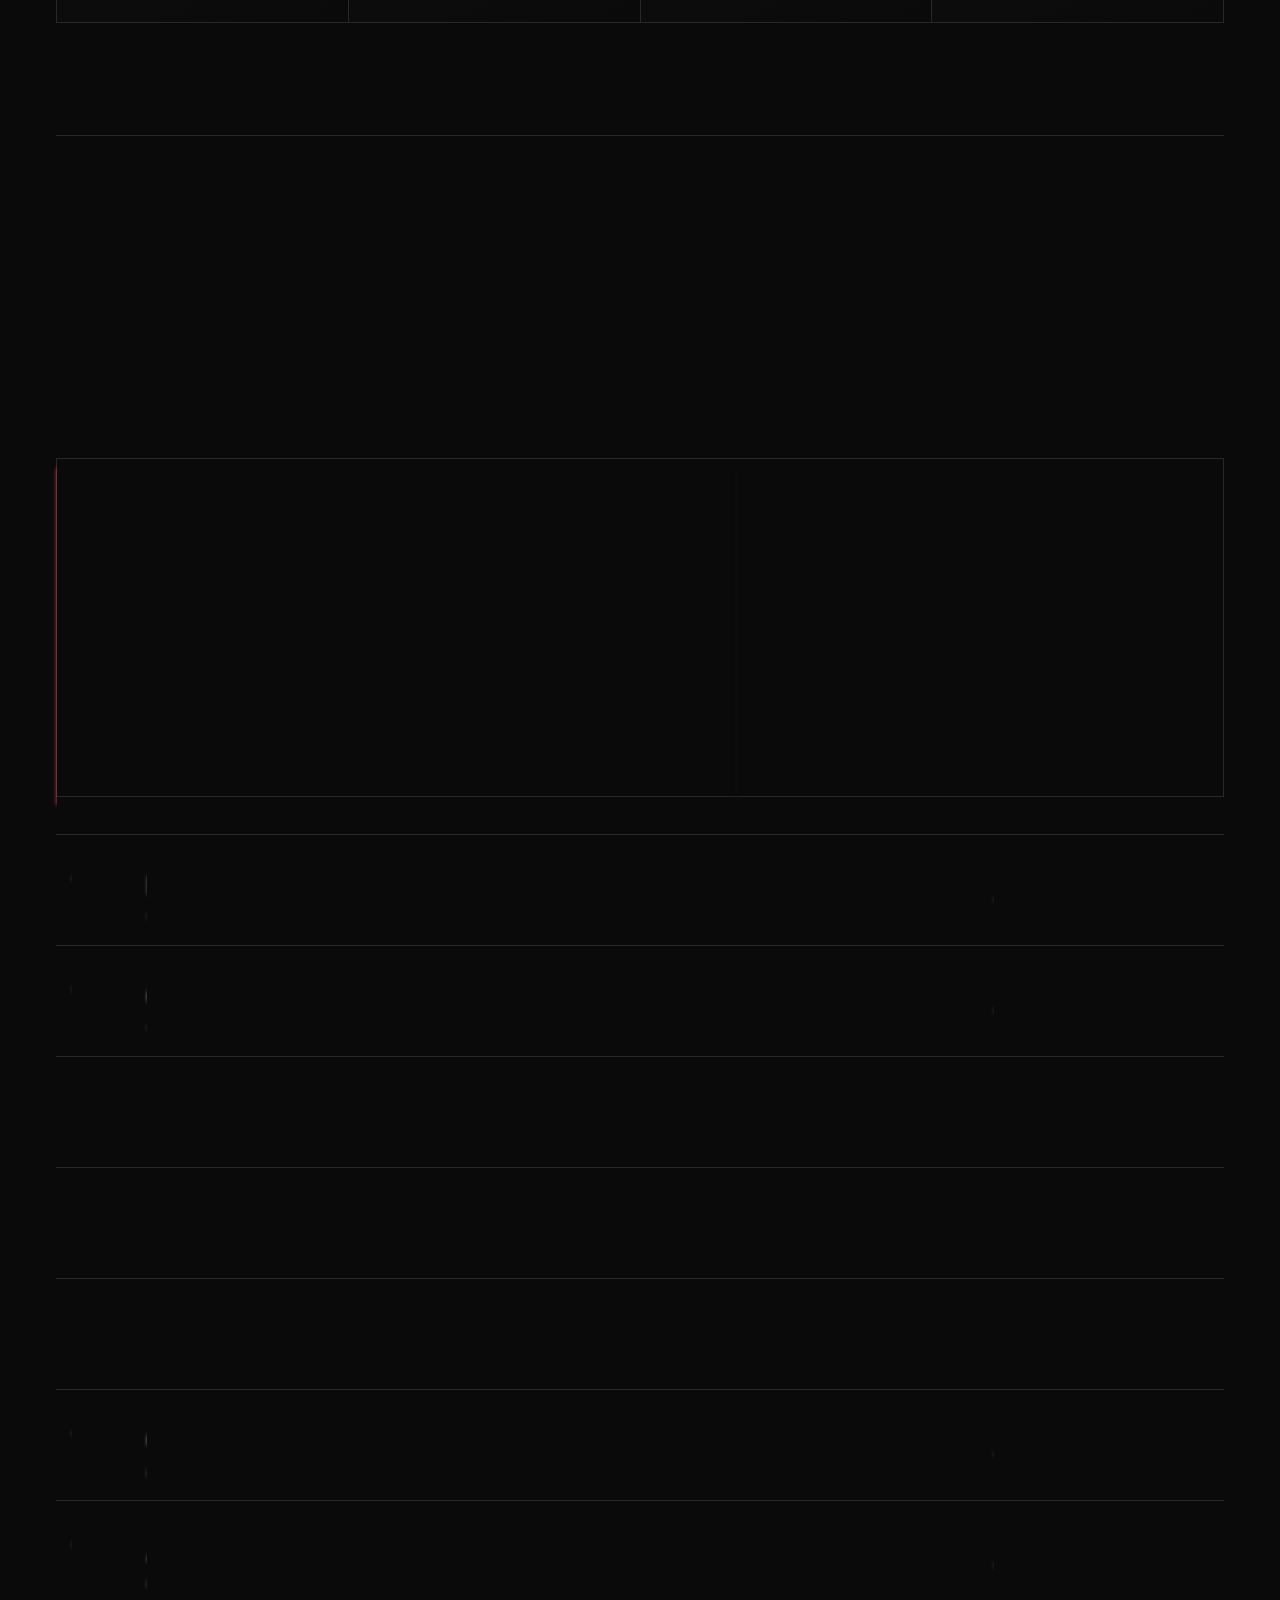
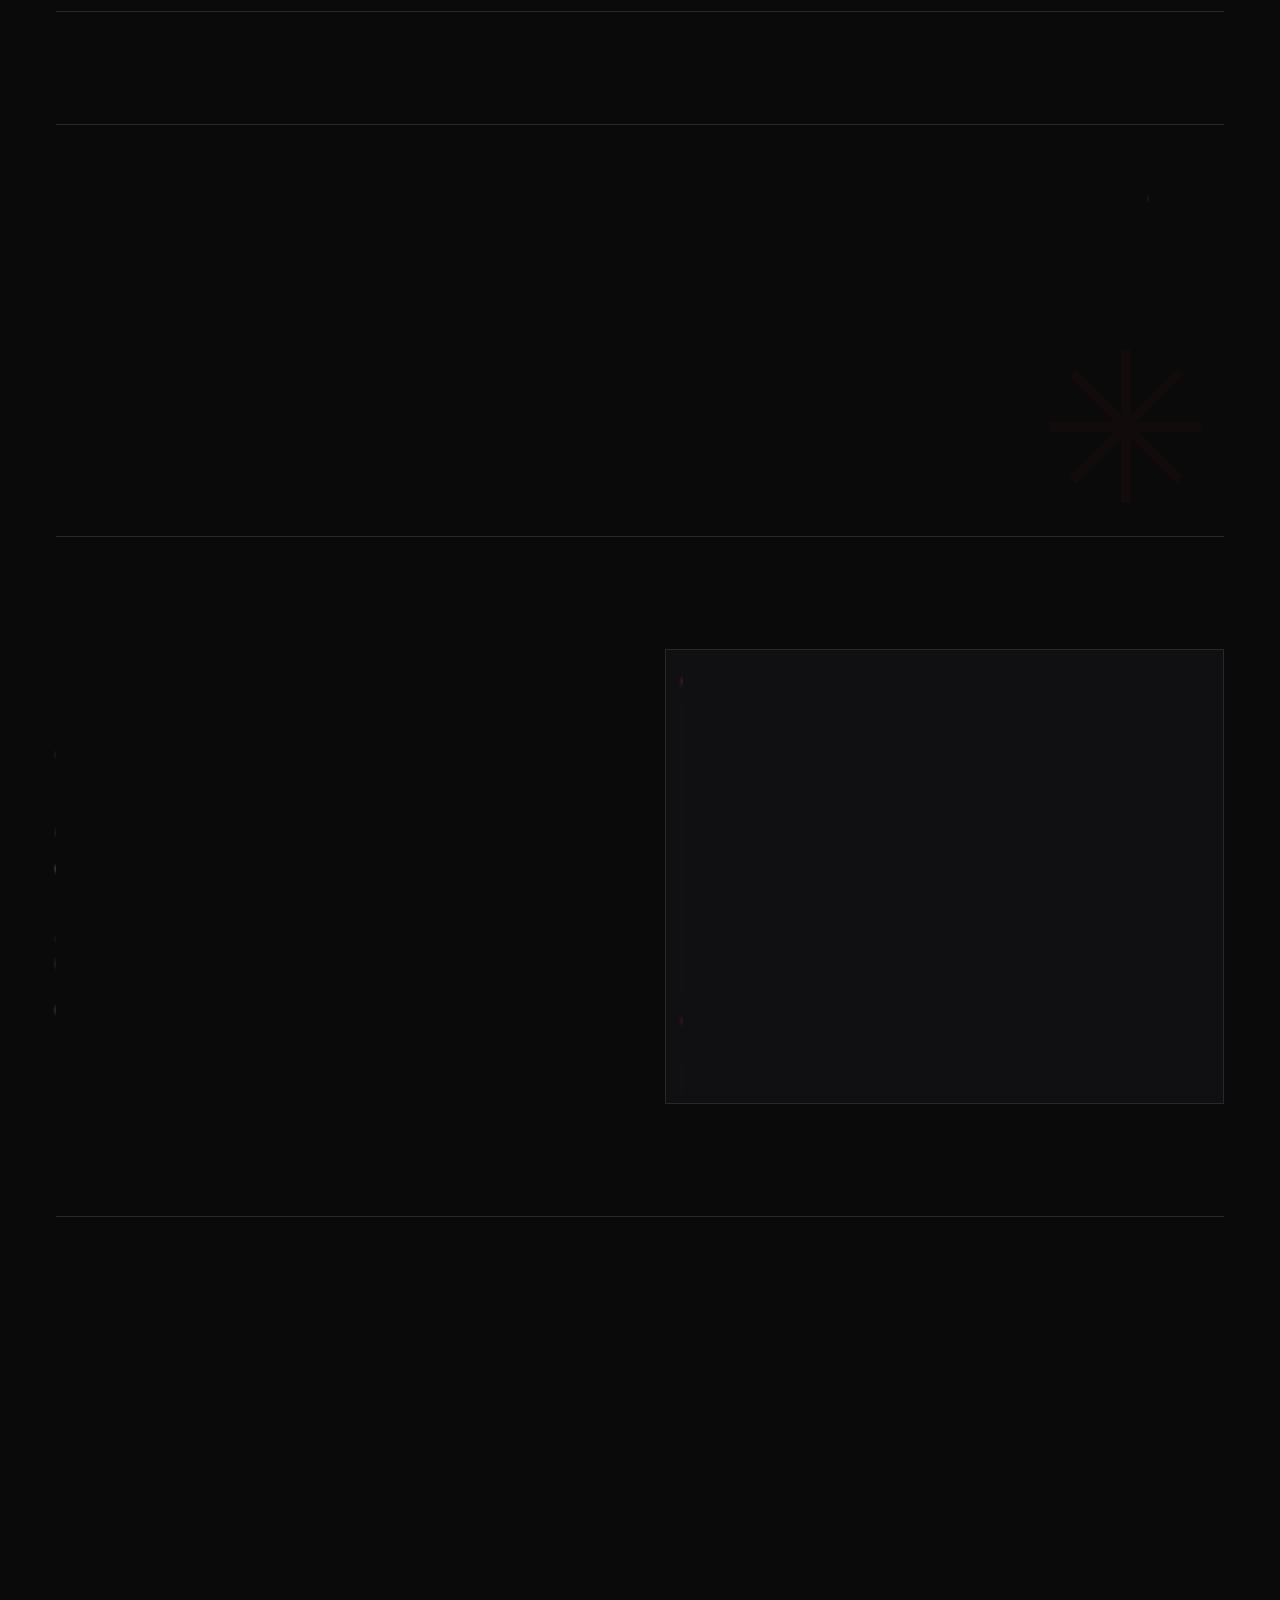
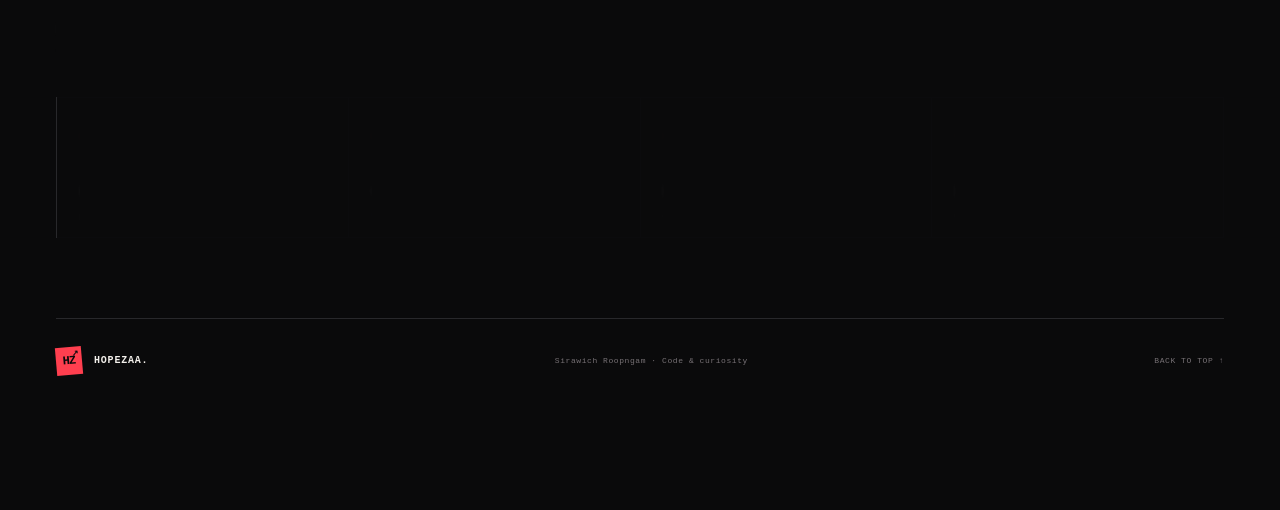
==== commit b73a3f42: "Redesign portfolio with reversible scroll-driven UI" ====
--- a/index.html
+++ b/index.html
@@ -3,354 +3,662 @@
   <head>
     <meta charset="UTF-8" />
     <meta name="viewport" content="width=device-width, initial-scale=1.0" />
-    <meta name="referrer" content="strict-origin-when-cross-origin">
+    <meta name="referrer" content="strict-origin-when-cross-origin" />
+    <meta name="theme-color" content="#0a0a0b" />
     <meta
       name="description"
-      content="HopeZaa personal parallax website for Sirawich Roopngam."
+      content="HopeZaa — Sirawich Roopngam. Chulalongkorn University student [CEDT 04]. Code, creative interfaces, and technical projects."
     />
-    <title>HopeZaa</title>
-    <link rel="stylesheet" href="styles.css" />
-    <link rel="icon" href="https://i.postimg.cc/J0LWpzZm/Hope-Zaa-Favicon.png" type="image/png">
+    <title>HopeZaa — Sirawich Roopngam</title>
+    <link
+      rel="icon"
+      href="https://i.postimg.cc/J0LWpzZm/Hope-Zaa-Favicon.png"
+      type="image/png"
+    />
+    <script>
+      document.documentElement.classList.add("js");
+    </script>
+    <link rel="stylesheet" href="styles.css?v=20261107-scroll-2" />
+    <script src="script.js?v=20261107-scroll-2" defer></script>
   </head>
   <body>
-    <div class="loader" id="loader" aria-label="Loading HopeZaa website">
-      <div class="loader-grid"></div>
-      <div class="loader-core">
-        <p class="loader-kicker">Initializing</p>
-        <h1>HopeZaa</h1>
-        <div class="loader-line" aria-hidden="true"><span></span></div>
-      </div>
-      <p class="loader-hint">Tip — hover the logo once you're in</p>
+    <a class="skip-link" href="#home">Skip to content</a>
+    <div class="page-progress" aria-hidden="true">
+      <span id="page-progress"></span>
     </div>
 
-    <canvas id="ambient-canvas" aria-hidden="true"></canvas>
-
-    <header class="site-header" aria-label="Site header">
-      <div class="brand-dock">
-        <a class="brand" href="#home" aria-label="HopeZaa home">
-          <span class="brand-mark">HZ</span>
-          <span>HopeZaa</span>
-        </a>
-        <div class="brand-hint" id="brand-hint" role="status" aria-live="polite">
-          <span>Hover here</span> to explore
-        </div>
-        <nav class="topic-nav" aria-label="Topics">
-          <div class="topic-nav-bar" aria-hidden="true">
-            <span>root@hopezaa:~$</span>
-            <strong>topics</strong>
-          </div>
-          <ul>
-            <li style="--topic-delay: 90ms">
-              <a href="#home"><span aria-hidden="true">&gt;&gt;</span> Personal Interface</a>
-            </li>
-            <li style="--topic-delay: 158ms">
-              <a href="#skills"><span aria-hidden="true">&gt;&gt;</span> Skill Stack</a>
-            </li>
-            <li style="--topic-delay: 226ms">
-              <a href="#profile"><span aria-hidden="true">&gt;&gt;</span> Personal History</a>
-            </li>
-            <li style="--topic-delay: 294ms">
-              <a href="#motto"><span aria-hidden="true">&gt;&gt;</span> Motto</a>
-            </li>
-            <li style="--topic-delay: 362ms">
-              <a href="#contact"><span aria-hidden="true">&gt;&gt;</span> Contact</a>
-            </li>
-            <li style="--topic-delay: 430ms">
-              <a href="#achievement"><span aria-hidden="true">&gt;&gt;</span> Achievement</a>
-            </li>
-            <li style="--topic-delay: 498ms">
-              <a href="#music"><span aria-hidden="true">&gt;&gt;</span> Other</a>
-            </li>
-          </ul>
-        </nav>
-      </div>
-      <div class="scroll-meter" aria-hidden="true"><span></span></div>
+    <header class="site-header">
+      <a class="brand" href="#home" aria-label="HopeZaa home"
+        ><span class="brand-mark">HZ<span>↗</span></span
+        ><span>HOPEZAA<span class="brand-period">.</span></span></a
+      >
+      <button
+        class="menu-toggle"
+        id="menu-toggle"
+        type="button"
+        aria-controls="site-nav"
+        aria-expanded="false"
+        aria-label="Open navigation"
+      >
+        <span></span><span></span>
+      </button>
+      <nav class="site-nav" id="site-nav" aria-label="Main navigation">
+        <a href="#profile">About</a><a href="#skills">Skills</a
+        ><a href="#achievement">Selected work</a><a href="#motto">Motto</a
+        ><a href="#music">Audio</a
+        ><a class="nav-contact" href="#contact"
+          >Let’s talk <span aria-hidden="true">↗</span></a
+        >
+      </nav>
     </header>
 
-    <main>
-      <section class="hero panel" id="home" data-section>
-        <div class="hero-orbit" aria-hidden="true">
-          <span></span>
-          <span></span>
-          <span></span>
-        </div>
-        <div class="hero-content reveal">
-          <p class="eyebrow">Personal Interface</p>
-          <h2>Welcome to HopeZaa Website</h2>
-          <p class="hero-copy">
-            Chulalongkorn University student
-            [CEDT 04]
+    <main id="main">
+      <section class="intro-stage" aria-label="Scroll to build the website">
+        <div class="intro-grid" aria-hidden="true">
+          <span class="intro-cross intro-cross-one">+</span
+          ><span class="intro-cross intro-cross-two">+</span>
+        </div>
+        <a class="intro-guide mono" href="#home"
+          ><span class="intro-line" aria-hidden="true"></span>SCROLL TO
+          BUILD<span aria-hidden="true">↓</span></a
+        >
+      </section>
+      <section
+        class="hero section-wrap"
+        id="home"
+        data-section="Personal Interface"
+      >
+        <div class="hero-topline mono" data-build="Layout">
+          <span><i class="status-dot"></i> Personal Interface</span
+          ><span>Code. Create. Keep going.</span>
+        </div>
+        <h1 class="hero-title" data-build="Typography">
+          PORTFOLIO<span class="title-star" aria-hidden="true">✳</span>
+        </h1>
+        <div class="hero-grid">
+          <div class="hero-intro" data-build="Typography">
+            <p class="handwritten">Hello, I’m</p>
+            <h2><span class="name-label">HOPEZAA.</span></h2>
+            <p class="role-tag mono">
+              <span class="red-square"></span> Student &amp; developer
+            </p>
+            <p class="hero-welcome">Welcome to HopeZaa Website</p>
+            <p class="hero-description">
+              Chulalongkorn University student<br /><span class="red-text"
+                >[CEDT 04]</span
+              >
+            </p>
+            <div class="hero-actions">
+              <a class="button button-red" href="#achievement"
+                >Explore my work <span aria-hidden="true">↗</span></a
+              ><a class="text-link" href="#profile"
+                >A little about me <span aria-hidden="true">↓</span></a
+              >
+            </div>
+          </div>
+          <div class="identity-card" data-build="Visuals">
+            <div class="identity-top mono">
+              <span>01 / THE PERSON</span><span aria-hidden="true">↗</span>
+            </div>
+            <div class="identity-art" aria-hidden="true">
+              <div class="art-grid"></div>
+              <span class="identity-outline">HZ</span
+              ><span class="identity-solid">HZ<span>.</span></span>
+              <div class="art-cross cross-one">+</div>
+              <div class="art-cross cross-two">+</div>
+              <span class="art-coordinate mono">CODE / CREATE / REPEAT</span>
+            </div>
+            <div class="identity-bottom">
+              <strong>Sirawich Roopngam</strong
+              ><span class="mono">Coding, Gaming</span>
+            </div>
+          </div>
+          <aside
+            class="hero-aside"
+            data-build="Details"
+            aria-label="Profile status"
+          >
+            <div class="aside-heading mono">
+              <span><i class="status-dot"></i> PROFILE ONLINE</span
+              ><span>↗</span>
+            </div>
+            <h3>Always curious.<br />Always building.</h3>
+            <p>
+              A developer-minded student focused on code, creative interfaces,
+              and technical projects that feel polished from the first
+              interaction.
+            </p>
+            <div class="profile-console">
+              <div class="console-heading mono">
+                <span>profile.js</span><span>JS</span>
+              </div>
+              <pre><code><span class="code-purple">const</span> profile = {
+  handle: <span class="code-green">"HopeZaa"</span>,
+  focus: <span class="code-green">"Coding"</span>,
+  mode: <span class="code-green">"Parallax"</span>
+};</code></pre>
+            </div>
+            <a
+              class="aside-link mono"
+              href="https://github.com/HopeZaa"
+              target="_blank"
+              rel="noreferrer"
+              >GITHUB / HOPEZAA <span aria-hidden="true">↗</span></a
+            >
+          </aside>
+        </div>
+        <div class="hero-bottom" data-build="Details">
+          <div>
+            <strong>CEDT <span>04</span></strong
+            ><small>Chulalongkorn University</small>
+          </div>
+          <div>
+            <strong>C / C++ / Python</strong
+            ><small>Core programming languages</small>
+          </div>
+          <div>
+            <strong>08 <span>selected links</span></strong
+            ><small>Projects &amp; achievements</small>
+          </div>
+          <a class="scroll-cue mono" href="#profile"
+            ><span class="scroll-cue-icon" aria-hidden="true">↓</span> SCROLL TO
+            ASSEMBLE</a
+          >
+        </div>
+      </section>
+
+      <section
+        class="about section-wrap content-section"
+        id="profile"
+        data-section="Personal History"
+      >
+        <div class="section-heading" data-build="Typography">
+          <div>
+            <p class="eyebrow"><span>01 /</span> Personal History</p>
+            <h2>The person<br />behind the <em>code.</em></h2>
+          </div>
+          <p class="section-note">
+            A little background.<br />A lot of curiosity.
           </p>
         </div>
-        <div class="hero-console reveal" aria-label="Profile status">
-          <div class="console-bar">
-            <span></span>
-            <span></span>
-            <span></span>
-          </div>
-          <pre><code>const profile = {
-  handle: "HopeZaa",
-  focus: "Coding",
-  mode: "Parallax"
-};</code></pre>
-        </div>
-      </section>
-
-      <section class="horizontal-stage skills-stage" id="skills" data-horizontal>
-        <div class="sticky-wrap">
-          <div class="stage-meta reveal">
-            <p class="eyebrow">Skill Stack</p>
-            <h2>Scroll Through Capability</h2>
-          </div>
-          <div class="horizontal-track" data-track>
-            <article class="h-card skill-card">
-              <p class="card-number">01</p>
-              <h3>Coding &amp; Front-End Web Development</h3>
-              <p>
-                Building responsive interfaces with motion, structure, and clean
-                interaction flow.
-              </p>
-            </article>
-            <article class="h-card skill-card">
-              <p class="card-number">02</p>
-              <h3>Proficient in C, C++, Python</h3>
-              <p>
-                Comfortable with fundamentals, algorithms, problem solving, and
-                practical automation.
-              </p>
-            </article>
-            <article class="h-card skill-card">
-              <p class="card-number">03</p>
-              <h3>Sufficient in C#, CSS, HTML, JavaScript</h3>
-              <p>
-                Able to shape visual interfaces, write web logic, and connect
-                ideas into working products.
-              </p>
-            </article>
-            <article class="h-card skill-card">
-              <p class="card-number">04</p>
-              <h3>IoT Projects</h3>
-              <p>
-                Exploring connected devices, sensors, embedded logic, and
-                real-world automation.
-              </p>
-            </article>
-          </div>
-          <div class="stage-progress" aria-hidden="true"><span></span></div>
-        </div>
-      </section>
-
-      <section class="profile panel" id="profile" data-section>
-        <div class="profile-copy reveal">
-          <p class="eyebrow">Personal History</p>
-          <h2>Sirawich Roopngam</h2>
-          <p>
-            A developer-minded student focused on code, creative interfaces, and
-            technical projects that feel polished from the first interaction.
+        <div class="about-layout">
+          <div class="about-statement" data-build="Layout">
+            <span class="oversized-mark" aria-hidden="true">↳</span>
+            <h3>Sirawich<br />Roopngam<span class="red-text">.</span></h3>
+            <p>
+              A developer-minded student focused on code, creative interfaces,
+              and technical projects that feel polished from the first
+              interaction.
+            </p>
+            <a class="text-link" href="#contact"
+              >Connect With HopeZaa <span aria-hidden="true">↗</span></a
+            >
+          </div>
+          <dl class="profile-details" data-build="Details">
+            <div>
+              <dt><span>01</span> Name</dt>
+              <dd>Sirawich Roopngam</dd>
+            </div>
+            <div>
+              <dt><span>02</span> Study</dt>
+              <dd>
+                Chulalongkorn University
+                <span class="inline-note">[CEDT 04]</span>
+              </dd>
+            </div>
+            <div>
+              <dt><span>03</span> Birth</dt>
+              <dd>26 / 07 / 2007</dd>
+            </div>
+            <div>
+              <dt><span>04</span> Religion</dt>
+              <dd>Buddhism</dd>
+            </div>
+            <div>
+              <dt><span>05</span> Hobby</dt>
+              <dd>Coding, Gaming</dd>
+            </div>
+          </dl>
+        </div>
+      </section>
+
+      <section
+        class="skills section-wrap content-section"
+        id="skills"
+        data-section="Skill Stack"
+      >
+        <div class="section-heading" data-build="Typography">
+          <div>
+            <p class="eyebrow"><span>02 /</span> Skill Stack</p>
+            <h2>Built on <em>curiosity.</em></h2>
+          </div>
+          <p class="section-note">Scroll Through Capability</p>
+        </div>
+        <div class="section-rule mono" data-build="Details">
+          <span>THE TOOLKIT</span
+          ><span>FUNDAMENTALS → INTERFACES → REAL WORLD</span>
+        </div>
+        <div class="skills-grid">
+          <article class="skill-card" data-build="Layout">
+            <div class="card-top mono">
+              <span>01 / WEB</span
+              ><span class="card-icon" aria-hidden="true">&lt;/&gt;</span>
+            </div>
+            <h3>Coding &amp; Front-End Web Development</h3>
+            <p>
+              Building responsive interfaces with motion, structure, and clean
+              interaction flow.
+            </p>
+            <div class="tag-row">
+              <span>Responsive UI</span><span>Interaction</span>
+            </div>
+          </article>
+          <article class="skill-card" data-build="Typography">
+            <div class="card-top mono">
+              <span>02 / CORE</span
+              ><span class="card-icon" aria-hidden="true">{ }</span>
+            </div>
+            <h3>Proficient in C, C++, Python</h3>
+            <p>
+              Comfortable with fundamentals, algorithms, problem solving, and
+              practical automation.
+            </p>
+            <div class="tag-row">
+              <span>C</span><span>C++</span><span>Python</span>
+            </div>
+          </article>
+          <article class="skill-card" data-build="Details">
+            <div class="card-top mono">
+              <span>03 / STACK</span
+              ><span class="card-icon" aria-hidden="true">⌘</span>
+            </div>
+            <h3>Sufficient in C#, CSS, HTML, JavaScript</h3>
+            <p>
+              Able to shape visual interfaces, write web logic, and connect
+              ideas into working products.
+            </p>
+            <div class="tag-row">
+              <span>C#</span><span>CSS</span><span>HTML</span><span>JS</span>
+            </div>
+          </article>
+          <article class="skill-card" data-build="Visuals">
+            <div class="card-top mono">
+              <span>04 / HARDWARE</span
+              ><span class="card-icon" aria-hidden="true">⌁</span>
+            </div>
+            <h3>IoT Projects</h3>
+            <p>
+              Exploring connected devices, sensors, embedded logic, and
+              real-world automation.
+            </p>
+            <div class="tag-row"><span>IoT</span><span>Automation</span></div>
+          </article>
+        </div>
+      </section>
+
+      <section
+        class="work section-wrap content-section"
+        id="achievement"
+        data-section="Achievement"
+      >
+        <div class="section-heading" data-build="Typography">
+          <div>
+            <p class="eyebrow">
+              <span>03 /</span> Achievement · Selected Links
+            </p>
+            <h2>Ideas into<br /><em>something real.</em></h2>
+          </div>
+          <p class="section-note">
+            A collection of projects,<br />experiments &amp; progress.
           </p>
         </div>
-        <div class="profile-grid reveal">
-          <div class="profile-item">
-            <span>Name</span>
-            <strong>Sirawich Roopngam</strong>
-          </div>
-          <div class="profile-item">
-            <span>Study</span>
-            <strong>Chulalongkorn University</strong>
-          </div>
-          <div class="profile-item">
-            <span>Birth</span>
-            <strong>26 / 07 / 2007</strong>
-          </div>
-          <div class="profile-item">
-            <span>Religion</span>
-            <strong>Buddhism</strong>
-          </div>
-          <div class="profile-item wide">
-            <span>Hobby</span>
-            <strong>Coding, Gaming</strong>
-          </div>
-        </div>
-      </section>
-
-      <section class="motto-stage" id="motto" data-motto>
-        <div class="motto-sticky">
-          <div class="gold-field" aria-hidden="true"></div>
-          <p class="eyebrow">Motto</p>
-          <blockquote>
-            "Effort has never hurt anyone who is determined."
-          </blockquote>
-        </div>
-      </section>
-
-      <section class="contact panel" id="contact" data-section>
-        <div class="contact-intro reveal">
-          <p class="eyebrow">Contact</p>
-          <h2>Connect With HopeZaa</h2>
-        </div>
-        <div class="contact-grid reveal">
-          <a class="contact-link" href="https://github.com/HopeZaa" target="_blank" rel="noreferrer">
-            <span class="contact-code">GH</span>
-            <strong>GitHub</strong>
-            <small>github.com/HopeZaa</small>
-          </a>
-          <a class="contact-link" href="https://mail.google.com/mail/u/0/?fs=1&amp;to=hoperoopngam@gmail.com&amp;tf=cm" target="_blank" rel="noreferrer">
-            <span class="contact-code">GM</span>
-            <strong>Gmail</strong>
-            <small>hoperoopngam@gmail.com</small>
-          </a>
-          <a class="contact-link" href="https://web.facebook.com/im.hxpe/?_rdc=1&amp;_rdr#" target="_blank" rel="noreferrer">
-            <span class="contact-code">FB</span>
-            <strong>Facebook</strong>
-            <small>im.hxpe</small>
-          </a>
-          <a class="contact-link" href="https://www.instagram.com/im._hxpe/" target="_blank" rel="noreferrer">
-            <span class="contact-code">IG</span>
-            <strong>Instagram</strong>
-            <small>im._hxpe</small>
-          </a>
-        </div>
-      </section>
-
-      <section class="horizontal-stage achievement-stage" id="achievement" data-horizontal>
-        <div class="sticky-wrap">
-          <div class="stage-meta reveal">
-            <p class="eyebrow">Achievement</p>
-            <h2>Selected Links</h2>
-          </div>
-          <div class="horizontal-track achievement-track" data-track>
+        <div class="featured-work" data-build="Visuals">
+          <a
+            class="featured-art"
+            href="https://hopezaa.github.io/Portfolio/"
+            target="_blank"
+            rel="noreferrer"
+            aria-label="Open Portfolio"
+            ><div class="portfolio-art" aria-hidden="true">
+              <span class="art-overline mono">HOPEZAA / SELECTED WORK</span
+              ><span class="portfolio-art-title">MAKE<br /><i>IT REAL.</i></span
+              ><span class="art-code mono"
+                >&lt;ideas&gt; → &lt;experiences&gt;</span
+              ><span class="art-arrow">↗</span>
+            </div></a
+          >
+          <div class="featured-copy">
+            <p class="eyebrow">01 / Featured</p>
+            <h3>Portfolio<span class="red-text">.</span></h3>
+            <p>Open the portfolio showcase.</p>
             <a
-              class="h-card achievement-card"
+              class="button button-outline"
               href="https://hopezaa.github.io/Portfolio/"
               target="_blank"
               rel="noreferrer"
+              >Open Project <span aria-hidden="true">↗</span></a
+            ><span class="featured-footnote mono"
+              >THE COLLECTION / HOPEZAA</span
             >
-              <p class="card-number">01</p>
-              <h3>Portfolio</h3>
-              <p>Open the portfolio showcase.</p>
-              <span class="card-action">Open Project</span>
-            </a>
+          </div>
+        </div>
+        <div class="work-list">
+          <a
+            class="project-row"
+            data-build="Layout"
+            href="https://www.borntodev.com/devlab/profile/66665"
+            target="_blank"
+            rel="noreferrer"
+            ><span class="project-number mono">02</span>
+            <div class="project-name">
+              <h3>Devlab</h3>
+              <p>View the BornToDev Devlab profile.</p>
+            </div>
+            <span class="project-type mono">Open Profile</span
+            ><span class="project-arrow" aria-hidden="true">↗</span></a
+          >
+          <a
+            class="project-row"
+            data-build="Details"
+            href="https://github.com/HopeZaa"
+            target="_blank"
+            rel="noreferrer"
+            ><span class="project-number mono">03</span>
+            <div class="project-name">
+              <h3>GitHub</h3>
+              <p>View the HopeZaa GitHub profile.</p>
+            </div>
+            <span class="project-type mono">Open GitHub</span
+            ><span class="project-arrow" aria-hidden="true">↗</span></a
+          >
+          <a
+            class="project-row"
+            data-build="Layout"
+            href="https://comprog-cal.vercel.app/"
+            target="_blank"
+            rel="noreferrer"
+            ><span class="project-number mono">04</span>
+            <div class="project-name">
+              <h3>ComProg-Cal</h3>
+              <p>Explore the ComProg-Cal project.</p>
+            </div>
+            <span class="project-type mono">Open Project</span
+            ><span class="project-arrow" aria-hidden="true">↗</span></a
+          >
+          <a
+            class="project-row"
+            data-build="Typography"
+            href="https://cu-gate.vercel.app/"
+            target="_blank"
+            rel="noreferrer"
+            ><span class="project-number mono">05</span>
+            <div class="project-name">
+              <h3>CU-Gate</h3>
+              <p>Explore the CU-Gate project.</p>
+            </div>
+            <span class="project-type mono">Open Project</span
+            ><span class="project-arrow" aria-hidden="true">↗</span></a
+          >
+          <a
+            class="project-row"
+            data-build="Details"
+            href="https://github.com/HopeZaa/Graph_Algo"
+            target="_blank"
+            rel="noreferrer"
+            ><span class="project-number mono">06</span>
+            <div class="project-name">
+              <h3>Graph-Algo</h3>
+              <p>View the Graph-Algo repository on GitHub.</p>
+            </div>
+            <span class="project-type mono">Open Repository</span
+            ><span class="project-arrow" aria-hidden="true">↗</span></a
+          >
+          <a
+            class="project-row"
+            data-build="Visuals"
+            href="https://cu-borrow.vercel.app/"
+            target="_blank"
+            rel="noreferrer"
+            ><span class="project-number mono">07</span>
+            <div class="project-name">
+              <h3>CU-Borrow</h3>
+              <p>Explore the CU-Borrow project.</p>
+            </div>
+            <span class="project-type mono">Open Project</span
+            ><span class="project-arrow" aria-hidden="true">↗</span></a
+          >
+          <a
+            class="project-row"
+            data-build="Layout"
+            href="https://algorithm-hopezaa.vercel.app/"
+            target="_blank"
+            rel="noreferrer"
+            ><span class="project-number mono">08</span>
+            <div class="project-name">
+              <h3>Algorithm</h3>
+              <p>Explore the Algorithm project.</p>
+            </div>
+            <span class="project-type mono">Open Project</span
+            ><span class="project-arrow" aria-hidden="true">↗</span></a
+          >
+        </div>
+      </section>
+
+      <section
+        class="motto-section section-wrap"
+        id="motto"
+        data-section="Motto"
+      >
+        <div class="motto-top mono" data-build="Details">
+          <span>04 / MOTTO</span><span>A NOTE TO SELF</span>
+        </div>
+        <div class="quote-wrap" data-build="Typography">
+          <span class="quote-mark" aria-hidden="true">“</span>
+          <blockquote>
+            Effort has never hurt anyone who is <em>determined.</em>
+          </blockquote>
+          <div class="quote-signature mono">
+            <span class="signature-line"></span> HOPEZAA
+          </div>
+        </div>
+        <span class="motto-asterisk" aria-hidden="true">✳</span>
+      </section>
+
+      <section
+        class="music section-wrap content-section"
+        id="music"
+        data-section="Audio Room"
+      >
+        <div class="music-layout">
+          <div class="music-intro" data-build="Typography">
+            <p class="eyebrow"><span>05 /</span> Audio Room · Other</p>
+            <h2>A soundtrack<br />for the <em>scroll.</em></h2>
+            <p>YouTube Playlist Player</p>
+            <p class="music-description">HopeZaa Playlist</p>
             <a
-              class="h-card achievement-card"
-              href="https://www.borntodev.com/devlab/profile/66665"
+              class="text-link"
+              href="https://www.youtube.com/playlist?list=PLHwpzHeYmNyQuXnQdnCLgUq8J4LlAY1h4"
               target="_blank"
               rel="noreferrer"
+              >Open playlist on YouTube <span aria-hidden="true">↗</span></a
             >
-              <p class="card-number">02</p>
-              <h3>Devlab</h3>
-              <p>View the BornToDev Devlab profile.</p>
-              <span class="card-action">Open Profile</span>
-            </a>
-            <a
-              class="h-card achievement-card"
-              href="https://github.com/HopeZaa"
-              target="_blank"
-              rel="noreferrer"
-            >
-              <p class="card-number">03</p>
-              <h3>GitHub</h3>
-              <p>View the HopeZaa GitHub profile.</p>
-              <span class="card-action">Open GitHub</span>
-            </a>
-            <a
-              class="h-card achievement-card"
-              href="https://comprog-cal.vercel.app/"
-              target="_blank"
-              rel="noreferrer"
-            >
-              <p class="card-number">04</p>
-              <h3>ComProg-Cal</h3>
-              <p>Explore the ComProg-Cal project.</p>
-              <span class="card-action">Open Project</span>
-            </a>
-            <a
-              class="h-card achievement-card"
-              href="https://cu-gate.vercel.app/"
-              target="_blank"
-              rel="noreferrer"
-            >
-              <p class="card-number">05</p>
-              <h3>CU-Gate</h3>
-              <p>Explore the CU-Gate project.</p>
-              <span class="card-action">Open Project</span>
-            </a>
-            <a
-              class="h-card achievement-card"
-              href="https://github.com/HopeZaa/Graph_Algo"
-              target="_blank"
-              rel="noreferrer"
-            >
-              <p class="card-number">06</p>
-              <h3>Graph-Algo</h3>
-              <p>View the Graph-Algo repository on GitHub.</p>
-              <span class="card-action">Open Repository</span>
-            </a>
-            <a
-              class="h-card achievement-card"
-              href="https://cu-borrow.vercel.app/"
-              target="_blank"
-              rel="noreferrer"
-            >
-              <p class="card-number">07</p>
-              <h3>CU-Borrow</h3>
-              <p>Explore the CU-Borrow project.</p>
-              <span class="card-action">Open Project</span>
-            </a>
-            <a
-              class="h-card achievement-card"
-              href="https://algorithm-hopezaa.vercel.app/"
-              target="_blank"
-              rel="noreferrer"
-            >
-              <p class="card-number">08</p>
-              <h3>Algorithm</h3>
-              <p>Explore the Algorithm project.</p>
-              <span class="card-action">Open Project</span>
-            </a>
-          </div>
-          <div class="stage-progress" aria-hidden="true"><span></span></div>
-        </div>
-      </section>
-
-      <section class="music panel" id="music" data-section>
-        <div class="music-shell reveal">
-          <div class="music-copy">
-            <p class="eyebrow">Audio Room</p>
-            <h2>YouTube Playlist Player</h2>
-            <p id="track-name">HopeZaa Playlist</p>
-          </div>
-          <div class="youtube-player-wrap">
-            <div id="youtube-player" aria-label="YouTube playlist player"></div>
-          </div>
-          <div class="visualizer" aria-hidden="true">
-            <span></span>
-            <span></span>
-            <span></span>
-            <span></span>
-            <span></span>
-            <span></span>
-            <span></span>
-            <span></span>
-          </div>
-          <div class="player-controls" aria-label="Music player controls">
-            <button type="button" class="control-btn" id="prev-track" aria-label="Previous track">
-              Prev
-            </button>
-            <button type="button" class="control-btn primary" id="play-toggle" aria-label="Play music">
-              Play
-            </button>
-            <button type="button" class="control-btn" id="next-track" aria-label="Next track">
-              Next
-            </button>
-          </div>
-          <label class="volume-control" for="volume">
-            <span>Volume</span>
-            <input id="volume" type="range" min="0" max="100" value="45" />
-          </label>
+          </div>
+          <div class="music-shell" data-build="Visuals">
+            <div class="music-heading mono">
+              <span><i class="status-dot"></i> HOPEZAA RADIO</span
+              ><span id="player-status">STANDBY</span>
+            </div>
+            <div class="youtube-player-wrap">
+              <div
+                id="youtube-player"
+                aria-label="YouTube playlist player"
+              ></div>
+              <button
+                class="player-cover"
+                id="load-playlist"
+                type="button"
+                aria-label="Load and play HopeZaa YouTube playlist"
+              >
+                <span class="record" aria-hidden="true"><span>HZ</span></span
+                ><span class="cover-copy mono"
+                  >YOUR SOUNDTRACK <span>▶ Load playlist</span></span
+                >
+              </button>
+            </div>
+            <div class="now-playing">
+              <div class="visualizer" aria-hidden="true">
+                <i></i><i></i><i></i><i></i><i></i>
+              </div>
+              <p id="track-name" role="status">HopeZaa Playlist</p>
+            </div>
+            <div class="player-controls">
+              <button
+                type="button"
+                id="prev-track"
+                aria-label="Previous track"
+                disabled
+              >
+                ↤</button
+              ><button
+                type="button"
+                class="play-button"
+                id="play-toggle"
+                aria-label="Load and play music"
+              >
+                Play <span aria-hidden="true">▶</span></button
+              ><button
+                type="button"
+                id="next-track"
+                aria-label="Next track"
+                disabled
+              >
+                ↦</button
+              ><label class="volume-control" for="volume"
+                ><span class="mono">VOL</span
+                ><input
+                  id="volume"
+                  type="range"
+                  min="0"
+                  max="100"
+                  value="45"
+                  aria-label="Volume"
+                  disabled
+              /></label>
+            </div>
+          </div>
+        </div>
+      </section>
+
+      <section
+        class="contact section-wrap content-section"
+        id="contact"
+        data-section="Contact"
+      >
+        <div class="contact-top" data-build="Details">
+          <p class="eyebrow"><span>06 /</span> Contact</p>
+          <span class="mono">LET’S MAKE A CONNECTION ↗</span>
+        </div>
+        <div class="contact-heading" data-build="Typography">
+          <h2>
+            Good things start<br />with a <em>hello.</em
+            ><span class="red-text">↗</span>
+          </h2>
+          <a
+            class="contact-email"
+            href="https://mail.google.com/mail/u/0/?fs=1&amp;to=hoperoopngam@gmail.com&amp;tf=cm"
+            target="_blank"
+            rel="noreferrer"
+            >hoperoopngam@gmail.com <span aria-hidden="true">↗</span></a
+          >
+        </div>
+        <div class="contact-grid">
+          <a
+            class="contact-link"
+            data-build="Layout"
+            href="https://github.com/HopeZaa"
+            target="_blank"
+            rel="noreferrer"
+            ><span class="contact-code mono"
+              >GH <span aria-hidden="true">↗</span></span
+            ><strong>GitHub</strong><small>github.com/HopeZaa</small></a
+          ><a
+            class="contact-link"
+            data-build="Details"
+            href="https://mail.google.com/mail/u/0/?fs=1&amp;to=hoperoopngam@gmail.com&amp;tf=cm"
+            target="_blank"
+            rel="noreferrer"
+            ><span class="contact-code mono"
+              >GM <span aria-hidden="true">↗</span></span
+            ><strong>Gmail</strong><small>hoperoopngam@gmail.com</small></a
+          ><a
+            class="contact-link"
+            data-build="Visuals"
+            href="https://web.facebook.com/im.hxpe/?_rdc=1&amp;_rdr#"
+            target="_blank"
+            rel="noreferrer"
+            ><span class="contact-code mono"
+              >FB <span aria-hidden="true">↗</span></span
+            ><strong>Facebook</strong><small>im.hxpe</small></a
+          ><a
+            class="contact-link"
+            data-build="Typography"
+            href="https://www.instagram.com/im._hxpe/"
+            target="_blank"
+            rel="noreferrer"
+            ><span class="contact-code mono"
+              >IG <span aria-hidden="true">↗</span></span
+            ><strong>Instagram</strong><small>im._hxpe</small></a
+          >
         </div>
       </section>
     </main>
 
-    <script src="script.js"></script>
+    <footer class="site-footer section-wrap">
+      <a class="brand footer-brand" href="#home"
+        ><span class="brand-mark">HZ<span>↗</span></span
+        ><span>HOPEZAA.</span></a
+      >
+      <p class="mono">Sirawich Roopngam · Code &amp; curiosity</p>
+      <a class="back-top mono" href="#home">BACK TO TOP ↑</a>
+    </footer>
+    <div id="agent-layer" class="agent-layer" aria-hidden="true"></div>
+    <div
+      class="build-dock"
+      id="build-dock"
+      role="group"
+      aria-label="Scroll animation controls"
+    >
+      <div class="dock-agents" aria-hidden="true">
+        <span>L</span><span>T</span><span>V</span><span>D</span>
+      </div>
+      <div class="dock-info">
+        <span class="dock-title mono"
+          ><i class="status-dot"></i>
+          <span id="build-status">SCROLL TO ASSEMBLE</span></span
+        ><span class="dock-detail mono" id="build-detail"
+          >A little motion. A lot of personality.</span
+        >
+      </div>
+      <div class="dock-progress" aria-hidden="true">
+        <span id="build-progress"></span>
+      </div>
+      <button
+        class="motion-toggle mono"
+        id="motion-toggle"
+        type="button"
+        aria-pressed="true"
+        title="Toggle scroll animations"
+      >
+        Motion <span id="motion-label">on</span></button
+      ><button
+        class="replay-button"
+        id="replay-build"
+        type="button"
+        aria-label="Replay page build animation"
+        title="Replay build animation"
+      >
+        ↻
+      </button>
+    </div>
   </body>
 </html>
--- a/styles.css
+++ b/styles.css
@@ -1,1267 +1,2649 @@
+@charset "UTF-8";
+
 :root {
   color-scheme: dark;
-  --bg: #03050a;
-  --panel: rgba(8, 14, 24, 0.72);
-  --panel-strong: rgba(11, 22, 35, 0.9);
-  --line: rgba(120, 185, 255, 0.2);
-  --line-bright: rgba(88, 186, 255, 0.72);
-  --text: #f5f8ff;
-  --muted: #91a4bc;
-  --blue: #36b6ff;
-  --blue-deep: #0d65ff;
-  /* --gold: #f2c766; */
-  --gold: #ffffff;
-  --gold-soft: rgba(242, 199, 102, 0.18);
-  --shadow-blue: rgba(41, 162, 255, 0.32);
-  --max: 1180px;
-}
-
-* {
+  --bg: #0a0a0b;
+  --surface: #111112;
+  --text: #f3f0eb;
+  --muted: #8d8d91;
+  --line: #28282b;
+  --red: #ff3f4f;
+  --mono: "SFMono-Regular", Consolas, "Liberation Mono", monospace;
+  --ease: cubic-bezier(0.2, 0.75, 0.2, 1);
+  --max: 1240px;
+}
+*,
+*::before,
+*::after {
   box-sizing: border-box;
 }
-
 html {
   scroll-behavior: smooth;
-}
-
+  scroll-padding-top: 110px;
+}
 body {
   margin: 0;
-  min-height: 100vh;
-  overflow-x: hidden;
   background: var(--bg);
   color: var(--text);
-  font-family:
-    Inter, ui-sans-serif, system-ui, -apple-system, BlinkMacSystemFont, "Segoe UI",
-    sans-serif;
-  letter-spacing: 0;
-}
-
+  font-family: Arial, Helvetica, sans-serif;
+  -webkit-font-smoothing: antialiased;
+  overflow-x: clip;
+}
 body::before {
   content: "";
-  position: fixed;
-  inset: 0;
-  z-index: -3;
-  background:
-    linear-gradient(rgba(54, 182, 255, 0.055) 1px, transparent 1px),
-    linear-gradient(90deg, rgba(54, 182, 255, 0.045) 1px, transparent 1px),
-    radial-gradient(circle at 50% 20%, rgba(54, 182, 255, 0.16), transparent 38%),
-    #03050a;
-  background-size: 48px 48px, 48px 48px, 100% 100%, 100% 100%;
-  transform: translate3d(0, var(--bg-shift, 0px), 0);
-}
-
-body::after {
-  content: "";
-  position: fixed;
-  inset: 0;
-  z-index: -2;
+  position: absolute;
+  inset: 0 0 auto;
+  height: 1000px;
+  z-index: -1;
   pointer-events: none;
-  background:
-    linear-gradient(90deg, rgba(3, 5, 10, 0.78), transparent 18%, transparent 82%, rgba(3, 5, 10, 0.8)),
-    linear-gradient(180deg, rgba(3, 5, 10, 0.62), transparent 28%, rgba(3, 5, 10, 0.86));
-}
-
+  background: radial-gradient(ellipse at 65% 15%, #ff3f4f07, transparent 65%);
+}
 a {
   color: inherit;
   text-decoration: none;
 }
-
 button,
 input {
   font: inherit;
 }
-
 button {
   cursor: pointer;
 }
-
+button:disabled {
+  cursor: default;
+  opacity: 0.35;
+}
+button,
+a,
+input {
+  -webkit-tap-highlight-color: transparent;
+}
+button {
+  color: inherit;
+}
+a:focus-visible,
+button:focus-visible,
+input:focus-visible {
+  outline: 2px solid #91baff;
+  outline-offset: 6px;
+}
 ::selection {
-  background: rgba(54, 182, 255, 0.34);
-  color: white;
-}
-
-#ambient-canvas {
+  background: var(--red);
+  color: #fff;
+}
+h1,
+h2,
+h3,
+p,
+blockquote,
+pre,
+dl,
+dd {
+  margin: 0;
+}
+button {
+  border: 0;
+}
+em {
+  font-family: Georgia, "Times New Roman", serif;
+  font-weight: 400;
+}
+svg {
+  display: block;
+}
+.mono {
+  font-family: var(--mono);
+  font-size: 10px;
+  letter-spacing: 0.07em;
+}
+.red-text {
+  color: var(--red);
+}
+.section-wrap {
+  width: min(var(--max), calc(100% - 112px));
+  margin-inline: auto;
+}
+.content-section {
+  padding-block: 112px;
+  border-top: 1px solid var(--line);
+}
+.status-dot {
+  display: inline-block;
+  width: 5px;
+  height: 5px;
+  border-radius: 50%;
+  background: var(--red);
+  box-shadow: 0 0 9px #ff3f4f50;
+  margin-right: 7px;
+  vertical-align: middle;
+}
+.red-square {
+  width: 5px;
+  height: 5px;
+  background: var(--red);
+  display: inline-block;
+  margin-right: 7px;
+}
+.skip-link {
   position: fixed;
-  inset: 0;
-  width: 100%;
+  top: 12px;
+  left: 12px;
+  z-index: 200;
+  padding: 14px 20px;
+  background: var(--red);
+  transform: translateY(-180%);
+}
+.skip-link:focus {
+  transform: none;
+}
+.page-progress {
+  position: fixed;
+  inset: 0 0 auto;
+  height: 2px;
+  z-index: 100;
+  background: transparent;
+}
+.page-progress span {
+  display: block;
   height: 100%;
-  z-index: -1;
-  pointer-events: none;
-  opacity: 0.72;
-}
-
-.loader {
+  background: var(--red);
+  transform: scaleX(0);
+  transform-origin: left;
+  will-change: transform;
+}
+.site-header {
   position: fixed;
-  inset: 0;
-  z-index: 100;
+  inset: 0 0 auto;
+  z-index: 50;
+  height: 82px;
+  padding-inline: max(40px, calc((100vw - var(--max)) / 2));
+  display: flex;
+  align-items: center;
+  justify-content: space-between;
+  gap: 28px;
+  border-bottom: 1px solid #ffffff0c;
+  background: #0a0a0bea;
+  backdrop-filter: blur(18px);
+}
+.brand {
+  display: inline-flex;
+  align-items: center;
+  gap: 12px;
+  font-family: var(--mono);
+  font-size: 12px;
+  letter-spacing: 0.08em;
+  font-weight: 700;
+  flex-shrink: 0;
+}
+.brand-mark {
+  position: relative;
   display: grid;
   place-items: center;
-  overflow: hidden;
-  background: #020307;
-  transition:
-    opacity 720ms ease,
-    visibility 720ms ease;
-}
-
-.loader-grid {
+  width: 34px;
+  height: 36px;
+  background: var(--red);
+  color: var(--bg);
+  font-size: 15px;
+  font-weight: 900;
+  letter-spacing: -0.07em;
+  transform: rotate(-5deg);
+  transition: transform 0.4s var(--ease);
+}
+.brand-mark > span {
+  font-size: 8px;
   position: absolute;
-  inset: -20%;
-  background:
-    linear-gradient(rgba(54, 182, 255, 0.11) 1px, transparent 1px),
-    linear-gradient(90deg, rgba(54, 182, 255, 0.08) 1px, transparent 1px);
-  background-size: 54px 54px;
-  transform: perspective(700px) rotateX(58deg) translateY(10%);
-  animation: gridPulse 1800ms ease-in-out infinite alternate;
-}
-
-.loader-core {
+  top: 2px;
+  right: 3px;
+}
+.brand:hover .brand-mark {
+  transform: rotate(5deg);
+}
+.brand-period {
+  color: var(--red);
+}
+.site-nav {
+  display: flex;
+  gap: 28px;
+  align-items: center;
+}
+.site-nav a {
+  font-size: 11px;
+  color: #b9b8ba;
+  transition: color 0.2s;
+}
+.site-nav a:hover,
+.site-nav a.is-active {
+  color: var(--text);
+}
+.site-nav a.is-active::before {
+  content: "";
+  display: inline-block;
+  height: 4px;
+  width: 4px;
+  background: var(--red);
+  margin-right: 7px;
+  vertical-align: middle;
+}
+.site-nav .nav-contact {
+  padding: 12px 17px;
+  border: 1px solid #ff3f4f50;
+  color: var(--text);
+}
+.nav-contact span {
+  color: var(--red);
+  margin-left: 12px;
+}
+.menu-toggle {
+  display: none;
+}
+.hero {
+  padding-top: 139px;
+  padding-bottom: 45px;
+}
+.hero-topline {
+  display: flex;
+  justify-content: space-between;
+  color: var(--muted);
+  font-size: 9px;
+  text-transform: uppercase;
+}
+.hero-topline > span:first-child {
+  color: #d6d2d0;
+}
+.hero-title {
   position: relative;
-  width: min(82vw, 520px);
-  padding: 38px;
-  border: 1px solid rgba(54, 182, 255, 0.34);
-  border-radius: 8px;
-  background: rgba(3, 8, 16, 0.82);
-  box-shadow:
-    0 0 40px rgba(54, 182, 255, 0.18),
-    inset 0 0 32px rgba(54, 182, 255, 0.08);
-  text-align: center;
-}
-
-.loader-kicker,
-.eyebrow {
-  margin: 0 0 14px;
-  color: var(--blue);
-  font-size: 0.75rem;
-  font-weight: 800;
-  letter-spacing: 0.18em;
+  margin-top: 26px;
+  font-family: Impact, "Arial Narrow", Arial, sans-serif;
+  font-size: clamp(110px, 19.9vw, 280px);
+  font-weight: 900;
+  letter-spacing: 0.004em;
+  line-height: 0.95;
+  color: transparent;
+  -webkit-text-stroke: 1px #ff3f4f9c;
+  white-space: nowrap;
+}
+.title-star {
+  position: absolute;
+  right: 0;
+  top: 9px;
+  color: var(--red);
+  font-size: 26px;
+  -webkit-text-stroke: 0;
+  animation: slow-turn 22s linear infinite;
+}
+.hero-grid {
+  display: grid;
+  grid-template-columns: 1.1fr 0.85fr 0.85fr;
+  gap: 48px;
+  margin-top: 43px;
+  align-items: start;
+}
+.handwritten {
+  font-family: Georgia, "Times New Roman", serif;
+  font-style: italic;
+  font-weight: bold;
+  font-size: 27px;
+  line-height: 1.2;
+  transform: rotate(-4deg);
+  transform-origin: left;
+  margin-bottom: 10px;
+}
+.hero-intro h2 {
+  font-size: clamp(36px, 4.5vw, 66px);
+  letter-spacing: -0.06em;
+  line-height: 1.2;
+}
+.name-label {
+  display: inline-block;
+  padding: 2px 10px 5px 7px;
+  background: var(--red);
+  color: var(--text);
+  transform: rotate(-2deg);
+}
+.role-tag {
+  font-size: 8px;
+  letter-spacing: 0.04em;
+  margin: 22px 0 23px;
   text-transform: uppercase;
 }
-
-.loader h1 {
-  margin: 0;
-  font-size: clamp(3rem, 11vw, 6.5rem);
-  line-height: 0.95;
-  letter-spacing: 0;
-  text-shadow: 0 0 30px rgba(54, 182, 255, 0.62);
-}
-
-.loader-line {
-  width: 100%;
-  height: 3px;
-  margin-top: 30px;
-  overflow: hidden;
-  background: rgba(255, 255, 255, 0.1);
-}
-
-.loader-line span {
-  display: block;
-  width: 42%;
-  height: 100%;
-  background: linear-gradient(90deg, transparent, var(--blue), white);
-  animation: loadingLine 1100ms ease-in-out infinite;
-}
-
-.loader-hint {
-  position: absolute;
-  bottom: clamp(28px, 7vh, 60px);
-  left: 50%;
-  margin: 0;
+.hero-welcome {
+  font-size: 13px;
+  margin-bottom: 8px;
+  line-height: 1.5;
+}
+.hero-description {
+  font-size: 13px;
   color: var(--muted);
-  font-size: 0.78rem;
-  font-weight: 600;
+  line-height: 1.7;
+}
+.hero-description .red-text {
+  font-family: var(--mono);
+  font-size: 10px;
   letter-spacing: 0.04em;
-  text-align: center;
-  white-space: nowrap;
-  opacity: 0;
-  transform: translate3d(-50%, 6px, 0);
-  animation: loaderHintFade 1400ms ease forwards 100ms;
-}
-
-@keyframes loaderHintFade {
-  to {
-    opacity: 0.4;
-    transform: translate3d(-50%, 0, 0);
-  }
-}
-
-body.is-loaded .loader {
-  visibility: hidden;
-  opacity: 0;
-}
-
-.site-header {
-  position: fixed;
-  top: 0;
-  left: 0;
-  right: 0;
-  z-index: 20;
-  display: flex;
+}
+.hero-actions {
+  display: flex;
+  gap: 18px;
+  align-items: center;
+  flex-wrap: wrap;
+  margin-top: 27px;
+}
+.button {
+  display: inline-flex;
   align-items: center;
   justify-content: space-between;
   gap: 24px;
-  padding: 18px clamp(18px, 4vw, 44px);
-  pointer-events: none;
-}
-
-.brand-dock {
+  padding: 14px 16px;
+  font-family: var(--mono);
+  font-size: 10px;
+  font-weight: 700;
+  transition:
+    background 0.2s,
+    transform 0.3s var(--ease),
+    border-color 0.2s;
+}
+.button:hover {
+  transform: translateY(-3px);
+}
+.button-red {
+  background: var(--red);
+  color: var(--bg);
+}
+.button-red:hover {
+  background: #ff6470;
+}
+.button-outline {
+  border: 1px solid #525255;
+}
+.button-outline:hover {
+  border-color: var(--red);
+  background: #ff3f4f0a;
+}
+.text-link {
+  display: inline-flex;
+  gap: 16px;
+  align-items: center;
+  font-size: 11px;
+  line-height: 1.7;
+}
+.text-link > span {
+  color: var(--red);
+  transition: transform 0.3s;
+}
+.text-link:hover > span {
+  transform: translate(3px, -3px);
+}
+.identity-card {
+  margin-top: 13px;
+  border: 1px solid #4e292c;
+  transform: rotate(2deg);
+  transition: transform 0.5s var(--ease);
+}
+.identity-card:hover {
+  transform: rotate(0);
+}
+.identity-top {
+  display: flex;
+  justify-content: space-between;
+  padding: 10px 12px;
+  border-bottom: 1px solid #4e292c;
+  color: #c3a3a6;
+  font-size: 8px;
+}
+.identity-art {
+  height: 229px;
   position: relative;
-  pointer-events: auto;
-}
-
-.brand-dock::after {
+  overflow: hidden;
+  background: #ea3c4a;
+  isolation: isolate;
+}
+.art-grid {
   position: absolute;
-  top: 100%;
-  left: clamp(-44px, -4vw, -18px);
-  width: min(332px, calc(100vw - 32px));
-  height: 14px;
-  content: "";
-}
-
-.brand {
-  display: inline-flex;
+  inset: 0;
+  background:
+    linear-gradient(#07070712 1px, transparent 1px),
+    linear-gradient(90deg, #07070712 1px, transparent 1px);
+  background-size: 24px 24px;
+  mask-image: linear-gradient(140deg, #000, transparent);
+}
+.identity-outline,
+.identity-solid {
+  position: absolute;
+  font-family: Impact, "Arial Black", sans-serif;
+  font-size: 151px;
+  font-weight: 900;
+  letter-spacing: -0.07em;
+  line-height: 1;
+}
+.identity-solid {
+  left: 25px;
+  top: 39px;
+  color: #151214;
+}
+.identity-solid > span {
+  color: #f3f0eb;
+  font-size: 105px;
+  margin-left: 5px;
+}
+.identity-outline {
+  left: 38px;
+  top: 23px;
+  color: transparent;
+  -webkit-text-stroke: 1px #ffd5d65c;
+}
+.art-cross {
+  position: absolute;
+  font-family: var(--mono);
+  font-size: 18px;
+  color: #171315;
+}
+.cross-one {
+  left: 12px;
+  top: 8px;
+}
+.cross-two {
+  right: 12px;
+  bottom: 24px;
+}
+.art-coordinate {
+  position: absolute;
+  bottom: 10px;
+  left: 13px;
+  font-size: 7px;
+  color: #442027;
+}
+.identity-bottom {
+  display: flex;
+  flex-direction: column;
+  gap: 5px;
+  padding: 12px;
+  background: #131112;
+}
+.identity-bottom strong {
+  font-size: 12px;
+  letter-spacing: -0.01em;
+}
+.identity-bottom > span {
+  font-size: 8px;
+  color: var(--muted);
+}
+.hero-aside {
+  margin-top: 14px;
+  padding-top: 11px;
+  border-top: 1px solid var(--line);
+}
+.aside-heading {
+  display: flex;
+  justify-content: space-between;
+  font-size: 8px;
+  color: var(--muted);
+}
+.hero-aside h3 {
+  font-size: 21px;
+  letter-spacing: -0.04em;
+  line-height: 1.3;
+  margin-top: 18px;
+}
+.hero-aside > p {
+  font-size: 11px;
+  line-height: 1.75;
+  color: var(--muted);
+  margin-top: 10px;
+}
+.profile-console {
+  border: 1px solid var(--line);
+  margin-top: 20px;
+  background: #0e0e10;
+}
+.console-heading {
+  display: flex;
+  justify-content: space-between;
+  color: var(--muted);
+  font-size: 8px;
+  padding: 8px 11px;
+  border-bottom: 1px solid var(--line);
+}
+.console-heading > span:last-child {
+  color: var(--red);
+}
+.profile-console pre {
+  font: 10px/1.85 var(--mono);
+  padding: 13px 11px;
+  color: #bebbc3;
+  overflow: auto;
+}
+.code-purple {
+  color: #c3a3e7;
+}
+.code-green {
+  color: #a8d7ac;
+}
+.aside-link {
+  display: flex;
+  justify-content: space-between;
+  font-size: 8px;
+  letter-spacing: 0.07em;
+  margin-top: 16px;
+  color: #a2a0a4;
+}
+.aside-link > span {
+  color: var(--red);
+}
+.hero-bottom {
+  display: grid;
+  grid-template-columns: 1fr 1.25fr 1fr auto;
+  gap: 24px;
   align-items: center;
-  gap: 10px;
-  color: white;
-  font-weight: 800;
-  pointer-events: auto;
-}
-
-.brand-mark {
-  animation: brandGlow 3200ms ease-in-out infinite;
-}
-
-@keyframes brandGlow {
-  0%,
-  100% {
-    border-color: var(--line-bright);
-    box-shadow: 0 0 24px rgba(54, 182, 255, 0.2);
-  }
-  50% {
-    border-color: rgba(160, 214, 255, 0.9);
-    box-shadow: 0 0 40px rgba(54, 182, 255, 0.52);
-  }
-}
-
-.brand-hint {
-  position: absolute;
-  top: calc(100% + 14px);
-  left: clamp(-44px, -4vw, -18px);
-  z-index: 3;
-  display: inline-flex;
+  border-top: 1px solid var(--line);
+  padding-top: 23px;
+  margin-top: 49px;
+}
+.hero-bottom strong {
+  display: block;
+  font-size: 15px;
+  letter-spacing: -0.02em;
+}
+.hero-bottom strong > span {
+  color: var(--red);
+}
+.hero-bottom small {
+  display: block;
+  color: var(--muted);
+  font-size: 9px;
+  margin-top: 6px;
+}
+.scroll-cue {
+  display: flex;
   align-items: center;
-  gap: 5px;
-  border: 1px solid rgba(120, 185, 255, 0.34);
-  border-radius: 999px;
-  padding: 9px 18px;
-  background: rgba(3, 8, 16, 0.94);
+  gap: 11px;
+  color: #b1aeb0;
+  font-size: 8px;
+}
+.scroll-cue-icon {
+  display: grid;
+  place-items: center;
+  height: 30px;
+  width: 21px;
+  border: 1px solid #454143;
+  border-radius: 12px;
+  font-size: 13px;
+  color: var(--red);
+  animation: scroll-nudge 2s ease-in-out infinite;
+}
+.eyebrow {
+  font-family: var(--mono);
+  font-size: 9px;
+  letter-spacing: 0.12em;
+  text-transform: uppercase;
+  color: var(--red);
+  margin-bottom: 23px;
+}
+.eyebrow > span {
+  color: #8b6569;
+  margin-right: 10px;
+}
+.section-heading {
+  display: flex;
+  justify-content: space-between;
+  align-items: flex-end;
+  gap: 32px;
+  margin-bottom: 52px;
+}
+.section-heading h2,
+.music h2 {
+  font-size: clamp(38px, 4.7vw, 66px);
+  font-weight: 600;
+  line-height: 1.04;
+  letter-spacing: -0.055em;
+}
+.section-heading h2 em,
+.music h2 em {
+  color: #b5b1af;
+  letter-spacing: -0.06em;
+}
+.section-note {
+  font-size: 11px;
+  line-height: 1.7;
   color: var(--muted);
-  font-size: 0.78rem;
-  font-weight: 700;
-  white-space: nowrap;
-  box-shadow:
-    0 14px 40px rgba(0, 0, 0, 0.4),
-    0 0 24px rgba(54, 182, 255, 0.16);
-  opacity: 0;
-  visibility: hidden;
-  transform: translate3d(0, -8px, 0);
-  transition:
-    opacity 420ms ease,
-    transform 420ms ease,
-    visibility 0s linear 420ms;
-  pointer-events: none;
-}
-
-.brand-hint::before {
-  content: "";
-  position: absolute;
-  bottom: 100%;
-  left: 28px;
-  border: 6px solid transparent;
-  border-bottom-color: rgba(3, 8, 16, 0.94);
-}
-
-.brand-hint span {
-  color: var(--blue);
-}
-
-body.hint-visible .brand-hint {
-  opacity: 1;
-  visibility: visible;
-  transform: translate3d(0, 0, 0);
-  transition-delay: 0s;
-}
-
-.topic-nav {
-  position: absolute;
-  top: calc(100% + 14px);
-  left: clamp(-44px, -4vw, -18px);
-  z-index: 2;
-  width: min(332px, calc(100vw - 32px));
-  overflow: hidden;
-  border: 1px solid rgba(120, 185, 255, 0.28);
-  border-left: 2px solid var(--blue);
-  border-radius: 0 8px 8px 0;
-  padding: 17px 16px 19px;
-  background: rgba(3, 8, 16, 0.94);
-  box-shadow:
-    0 24px 58px rgba(0, 0, 0, 0.5),
-    0 0 32px rgba(54, 182, 255, 0.13),
-    inset 0 0 28px rgba(54, 182, 255, 0.045);
-  backdrop-filter: blur(18px);
-  opacity: 0;
-  visibility: hidden;
-  transform: translate3d(calc(-100% - 28px), 0, 0);
-  transition:
-    opacity 240ms ease,
-    transform 500ms cubic-bezier(0.2, 0.82, 0.24, 1),
-    visibility 0s linear 520ms;
-  will-change: opacity, transform;
-}
-
-.topic-nav::after {
+  padding-bottom: 3px;
+}
+.about-layout {
+  display: grid;
+  grid-template-columns: 1fr 1.35fr;
+  gap: 96px;
+}
+.about-statement {
+  position: relative;
+  padding: 7px 0 0 42px;
+  border-left: 2px solid var(--red);
+}
+.oversized-mark {
+  font-size: 30px;
+  color: var(--red);
   position: absolute;
   top: 0;
-  right: 0;
-  bottom: 0;
-  width: 1px;
-  background: linear-gradient(180deg, transparent, rgba(54, 182, 255, 0.45), transparent);
-  content: "";
-}
-
-.brand-dock:hover .topic-nav,
-.brand-dock:focus-within .topic-nav {
-  opacity: 1;
-  visibility: visible;
-  transform: translate3d(0, 0, 0);
-  transition-delay: 0s;
-}
-
-.topic-nav-bar {
+  left: 13px;
+}
+.about-statement h3 {
+  font-size: 32px;
+  line-height: 1.1;
+  letter-spacing: -0.04em;
+}
+.about-statement > p {
+  font-size: 13px;
+  line-height: 1.9;
+  color: var(--muted);
+  margin-top: 23px;
+  max-width: 340px;
+}
+.about-statement .text-link {
+  margin-top: 25px;
+}
+.profile-details > div {
+  display: grid;
+  grid-template-columns: 135px 1fr;
+  gap: 18px;
+  padding: 22px 0;
+  border-bottom: 1px solid var(--line);
+}
+.profile-details > div:first-child {
+  padding-top: 6px;
+}
+.profile-details dt {
+  font-family: var(--mono);
+  font-size: 10px;
+  color: var(--muted);
+  line-height: 1.8;
+}
+.profile-details dt span {
+  font-size: 8px;
+  color: #57575a;
+  margin-right: 17px;
+}
+.profile-details dd {
+  font-size: 13px;
+  line-height: 1.6;
+}
+.inline-note {
+  font-family: var(--mono);
+  font-size: 10px;
+  color: var(--red);
+  white-space: nowrap;
+}
+.section-rule {
+  display: flex;
+  justify-content: space-between;
+  gap: 24px;
+  border-top: 1px solid var(--line);
+  padding-block: 15px;
+  color: var(--muted);
+  font-size: 8px;
+}
+.section-rule span:first-child {
+  color: var(--red);
+}
+.skills-grid {
+  display: grid;
+  grid-template-columns: repeat(4, minmax(0, 1fr));
+  border-left: 1px solid var(--line);
+}
+.skill-card {
+  display: flex;
+  flex-direction: column;
+  min-height: 316px;
+  gap: 0;
+  padding: 26px 24px 23px;
+  border: 1px solid var(--line);
+  border-left: 0;
+  background: linear-gradient(150deg, #14141588, #0a0a0b00);
+  transition: background 0.3s;
+}
+.skill-card:hover {
+  background: #161213;
+}
+.card-top {
   display: flex;
   align-items: center;
   justify-content: space-between;
-  gap: 12px;
-  padding: 0 7px 13px;
-  border-bottom: 1px solid rgba(120, 185, 255, 0.17);
+  font-size: 8px;
+  color: var(--red);
+  margin-bottom: 42px;
+  min-height: 28px;
+}
+.card-icon {
+  font-size: 23px;
+  color: #a6a0a3;
+  letter-spacing: -0.1em;
+}
+.skill-card h3 {
+  font-size: 18px;
+  line-height: 1.25;
+  letter-spacing: -0.035em;
+  max-width: 220px;
+}
+.skill-card > p {
+  font-size: 11px;
+  line-height: 1.8;
   color: var(--muted);
-  font-family: "SFMono-Regular", Consolas, "Liberation Mono", monospace;
-  font-size: 0.7rem;
-  letter-spacing: 0.03em;
-  white-space: nowrap;
-}
-
-.topic-nav-bar strong {
-  color: var(--blue);
-  font-weight: 700;
-}
-
-.topic-nav ul {
+  margin-top: 14px;
+  margin-bottom: 24px;
+}
+.tag-row {
+  display: flex;
+  gap: 5px;
+  flex-wrap: wrap;
+  margin-top: auto;
+}
+.tag-row span {
+  font-family: var(--mono);
+  font-size: 7px;
+  padding: 5px 6px;
+  border: 1px solid var(--line);
+  color: #c0b9ba;
+}
+.featured-work {
   display: grid;
-  gap: 2px;
-  margin: 11px 0 0;
-  padding: 0;
-  list-style: none;
-}
-
-.topic-nav li {
-  opacity: 0;
-  transform: translate3d(-24px, 0, 0);
-  transition:
-    opacity 340ms ease,
-    transform 440ms cubic-bezier(0.2, 0.82, 0.24, 1);
-  transition-delay: 0ms;
-}
-
-.brand-dock:hover .topic-nav li,
-.brand-dock:focus-within .topic-nav li {
-  opacity: 1;
-  transform: translate3d(0, 0, 0);
-  transition-delay: var(--topic-delay);
-}
-
-.topic-nav a {
-  display: flex;
-  align-items: center;
-  gap: 9px;
-  min-height: 34px;
-  border-left: 1px solid transparent;
-  padding: 5px 8px;
-  color: var(--muted);
-  font-family: "SFMono-Regular", Consolas, "Liberation Mono", monospace;
-  font-size: 0.83rem;
-  line-height: 1.35;
-  transition:
-    color 180ms ease,
-    border-color 180ms ease,
-    background-color 180ms ease,
-    transform 180ms ease;
-}
-
-.topic-nav a span {
-  flex: 0 0 auto;
-  color: var(--blue);
-  font-weight: 800;
-}
-
-.topic-nav a:hover,
-.topic-nav a:focus-visible {
-  border-left-color: var(--blue);
-  color: white;
-  background: rgba(54, 182, 255, 0.08);
-  outline: none;
-  transform: translate3d(5px, 0, 0);
-}
-
-.brand-mark {
-  display: grid;
-  width: 36px;
-  height: 36px;
-  place-items: center;
-  border: 1px solid var(--line-bright);
-  border-radius: 8px;
-  color: var(--blue);
-  background: rgba(3, 8, 16, 0.64);
-  box-shadow: 0 0 24px rgba(54, 182, 255, 0.2);
-  font-size: 0.82rem;
-}
-
-.scroll-meter {
-  width: min(32vw, 260px);
-  height: 2px;
+  grid-template-columns: 1.4fr 1fr;
+  border: 1px solid var(--line);
+  margin-bottom: 37px;
+  min-height: 337px;
+}
+.featured-art {
+  display: block;
+  min-width: 0;
   overflow: hidden;
-  background: rgba(255, 255, 255, 0.13);
-}
-
-.scroll-meter span {
-  display: block;
-  width: 0;
+}
+.portfolio-art {
+  position: relative;
   height: 100%;
-  background: linear-gradient(90deg, var(--blue), white);
-}
-
-.panel {
-  position: relative;
-  min-height: 100vh;
-  padding: clamp(92px, 13vh, 140px) clamp(20px, 5vw, 72px);
-}
-
-.hero {
-  display: grid;
-  grid-template-columns: minmax(0, 1.05fr) minmax(320px, 0.95fr);
-  align-items: center;
-  gap: clamp(28px, 5vw, 72px);
-  max-width: 1380px;
-  margin: 0 auto;
-}
-
-.hero-content {
-  max-width: 780px;
-  --reveal-transform: translate3d(
-    0,
-    calc(var(--reveal-y, 0px) + var(--hero-shift, 0px)),
-    0
-  );
-}
-
-.hero h2,
-.profile h2,
-.contact h2,
-.stage-meta h2,
-.music h2 {
-  margin: 0;
-  color: white;
-  font-size: clamp(3rem, 8.5vw, 8.4rem);
-  line-height: 0.9;
-  letter-spacing: 0;
-}
-
-.stage-meta h2,
-.contact h2,
-.profile h2,
-.music h2 {
-  font-size: clamp(2.2rem, 5.6vw, 5.7rem);
-}
-
-.hero-copy,
-.profile-copy p,
-.skill-card p,
-.achievement-card p,
-.music-copy p {
-  max-width: 620px;
-  color: var(--muted);
-  font-size: clamp(1rem, 1.55vw, 1.25rem);
-  line-height: 1.75;
-}
-
-.hero-console {
-  justify-self: end;
-  width: min(100%, 520px);
-  border: 1px solid var(--line);
-  border-radius: 8px;
-  background: linear-gradient(145deg, rgba(11, 22, 35, 0.9), rgba(3, 8, 16, 0.72));
-  box-shadow:
-    0 22px 80px rgba(0, 0, 0, 0.44),
-    0 0 45px rgba(54, 182, 255, 0.12);
-  --reveal-transform:
-    translate3d(0, calc(var(--reveal-y, 0px) + var(--console-shift, 0px)), 0)
-    rotate3d(0, 1, 0, -7deg);
-}
-
-.console-bar {
-  display: flex;
-  gap: 8px;
-  padding: 16px;
-  border-bottom: 1px solid var(--line);
-}
-
-.console-bar span {
-  width: 10px;
-  height: 10px;
-  border-radius: 999px;
-  background: var(--blue);
-  box-shadow: 0 0 12px var(--blue);
-}
-
-.console-bar span:nth-child(2) {
-  background: white;
-  box-shadow: 0 0 12px rgba(255, 255, 255, 0.55);
-}
-
-.console-bar span:nth-child(3) {
-  background: #8cffd2;
-  box-shadow: 0 0 12px rgba(140, 255, 210, 0.52);
-}
-
-pre {
-  margin: 0;
-  padding: clamp(20px, 4vw, 34px);
-  overflow: auto;
-  color: #dcecff;
-  font-size: clamp(0.9rem, 1.4vw, 1.04rem);
-  line-height: 1.8;
-}
-
-.hero-orbit {
-  position: absolute;
-  inset: 12% 0 auto 48%;
-  width: min(42vw, 620px);
-  height: min(42vw, 620px);
-  border: 1px solid rgba(54, 182, 255, 0.14);
-  border-radius: 999px;
-  opacity: 0.72;
-  transform: translate3d(-50%, var(--orbit-y, 0px), 0);
-}
-
-.hero-orbit span {
-  position: absolute;
-  inset: 12%;
-  border: 1px solid rgba(255, 255, 255, 0.08);
-  border-radius: inherit;
-}
-
-.hero-orbit span:nth-child(2) {
-  inset: 24%;
-}
-
-.hero-orbit span:nth-child(3) {
-  inset: 36%;
-}
-
-.horizontal-stage {
-  position: relative;
-  height: 400vh;
-}
-
-.skills-stage {
-  height: 400vh;
-}
-
-.achievement-stage {
-  height: 800vh;
-}
-
-.sticky-wrap {
-  position: sticky;
-  top: 0;
-  height: 100vh;
+  min-height: 337px;
+  padding: 30px 35px;
+  background: #e9404d;
+  color: #151113;
   overflow: hidden;
-  padding-top: clamp(86px, 12vh, 118px);
-}
-
-.stage-meta {
-  width: min(var(--max), calc(100% - 40px));
-  margin: 0 auto;
-}
-
-.horizontal-track {
-  position: absolute;
-  bottom: clamp(74px, 8vh, 118px);
-  left: 0;
-  display: flex;
-  gap: clamp(18px, 4vw, 46px);
-  align-items: stretch;
-  will-change: transform;
-}
-
-.h-card {
-  position: relative;
-  display: flex;
-  flex: 0 0 min(76vw, 760px);
-  min-height: clamp(360px, 48vh, 520px);
-  flex-direction: column;
-  justify-content: flex-end;
-  overflow: hidden;
-  border: 1px solid rgba(120, 185, 255, 0.24);
-  border-radius: 8px;
-  padding: clamp(24px, 5vw, 48px);
-  background:
-    linear-gradient(150deg, rgba(16, 35, 58, 0.9), rgba(4, 8, 14, 0.86)),
-    linear-gradient(90deg, rgba(54, 182, 255, 0.12), transparent);
-  box-shadow:
-    0 26px 80px rgba(0, 0, 0, 0.46),
-    inset 0 0 0 1px rgba(255, 255, 255, 0.03);
-  transform:
-    translate3d(0, var(--card-y, 0px), 0)
-    scale(var(--card-scale, 1));
-  opacity: var(--card-opacity, 1);
-}
-
-.h-card::before {
+  isolation: isolate;
+}
+.portfolio-art::before {
   content: "";
   position: absolute;
   inset: 0;
   background:
-    linear-gradient(120deg, transparent, rgba(54, 182, 255, 0.14), transparent),
+    repeating-linear-gradient(
+      0deg,
+      transparent 0px,
+      transparent 39px,
+      #150d1510 40px
+    ),
     repeating-linear-gradient(
       90deg,
-      rgba(255, 255, 255, 0.04) 0,
-      rgba(255, 255, 255, 0.04) 1px,
-      transparent 1px,
-      transparent 24px
-  );
-  opacity: 0.48;
-  transform: translate3d(var(--stage-shift, 0px), 0, 0);
-}
-
-.h-card > * {
+      transparent 0px,
+      transparent 39px,
+      #150d1510 40px
+    );
+  z-index: -1;
+}
+.portfolio-art::after {
+  content: "";
+  position: absolute;
+  right: -76px;
+  top: 45px;
+  height: 270px;
+  width: 270px;
+  border: 1px solid #ffd0d048;
+  border-radius: 50%;
+  box-shadow:
+    0 0 0 26px #ff959510,
+    0 0 0 52px #ff959510;
+  transition: transform 0.7s var(--ease);
+  z-index: -1;
+}
+.featured-art:hover .portfolio-art::after {
+  transform: scale(1.25);
+}
+.art-overline {
+  font-size: 8px;
+  display: block;
+}
+.portfolio-art-title {
+  font-family: Impact, "Arial Black", sans-serif;
+  font-weight: 900;
+  display: block;
+  font-size: 83px;
+  line-height: 0.95;
+  letter-spacing: -0.01em;
+  margin-top: 34px;
+}
+.portfolio-art-title i {
+  font-style: normal;
+  color: transparent;
+  -webkit-text-stroke: 1px #211618;
+}
+.art-code {
+  position: absolute;
+  bottom: 22px;
+  left: 35px;
+  font-size: 9px;
+}
+.art-arrow {
+  position: absolute;
+  bottom: 20px;
+  right: 27px;
+  font-size: 57px;
+  line-height: 1;
+  font-weight: 300;
+  transition: transform 0.4s var(--ease);
+}
+.featured-art:hover .art-arrow {
+  transform: translate(5px, -5px);
+}
+.featured-copy {
+  display: flex;
+  align-items: flex-start;
+  flex-direction: column;
+  justify-content: center;
+  padding: 35px 46px;
+  background: #111112;
+}
+.featured-copy .eyebrow {
+  margin-bottom: 17px;
+}
+.featured-copy h3 {
+  font-size: 44px;
+  letter-spacing: -0.05em;
+}
+.featured-copy > p:not(.eyebrow) {
+  font-size: 12px;
+  line-height: 1.7;
+  color: var(--muted);
+  margin-top: 12px;
+}
+.featured-copy .button {
+  margin-top: 25px;
+}
+.featured-footnote {
+  font-size: 7px;
+  color: #666268;
+  margin-top: 35px;
+}
+.work-list {
+  border-top: 1px solid var(--line);
+}
+.project-row {
+  display: grid;
+  grid-template-columns: 55px 1fr 160px 34px;
+  gap: 20px;
+  align-items: center;
+  min-height: 111px;
+  border-bottom: 1px solid var(--line);
+  padding: 22px 16px;
+  transition:
+    background 0.3s,
+    padding 0.4s var(--ease);
+}
+.project-row:hover {
+  background: #ff3f4f06;
+  padding-left: 26px;
+}
+.project-number {
+  font-size: 10px;
+  color: #71696c;
+  align-self: start;
+  padding-top: 8px;
+}
+.project-name h3 {
+  font-size: 27px;
+  letter-spacing: -0.045em;
+  transition: color 0.2s;
+}
+.project-row:hover h3 {
+  color: var(--red);
+}
+.project-name > p {
+  font-size: 11px;
+  color: var(--muted);
+  margin-top: 8px;
+  line-height: 1.6;
+}
+.project-type {
+  font-size: 8px;
+  color: #959094;
+  text-transform: uppercase;
+}
+.project-arrow {
+  font-size: 26px;
+  color: #d9d3d4;
+  justify-self: end;
+  transition:
+    color 0.3s,
+    transform 0.4s var(--ease);
+}
+.project-row:hover .project-arrow {
+  color: var(--red);
+  transform: translate(4px, -4px);
+}
+.motto-section {
   position: relative;
-  z-index: 1;
-}
-
-.card-number {
-  margin: 0 0 auto;
-  color: var(--blue);
-  font-size: 0.82rem;
-  font-weight: 900;
-  letter-spacing: 0.18em;
-  text-transform: uppercase;
-}
-
-.h-card h3 {
-  max-width: 650px;
-  margin: 0 0 16px;
-  color: white;
-  font-size: clamp(2.2rem, 5vw, 4.9rem);
-  line-height: 0.96;
-  letter-spacing: 0;
-}
-
-.stage-progress {
+  padding-block: 60px 100px;
+  border-block: 1px solid var(--line);
+  overflow: hidden;
+}
+.motto-top {
+  display: flex;
+  justify-content: space-between;
+  gap: 20px;
+  font-size: 8px;
+  color: var(--muted);
+}
+.motto-top span:first-child {
+  color: var(--red);
+}
+.quote-wrap {
+  position: relative;
+  max-width: 950px;
+  margin: 69px auto 0;
+  padding-left: 58px;
+}
+.quote-mark {
   position: absolute;
-  right: clamp(20px, 5vw, 72px);
-  bottom: 34px;
-  left: clamp(20px, 5vw, 72px);
-  height: 2px;
-  background: rgba(255, 255, 255, 0.12);
-}
-
-.stage-progress span {
+  top: -20px;
+  left: 0;
+  color: var(--red);
+  font:
+    104px/1 Georgia,
+    serif;
+}
+.quote-wrap blockquote {
+  font-size: clamp(34px, 4.5vw, 62px);
+  font-weight: 600;
+  line-height: 1.12;
+  letter-spacing: -0.045em;
+}
+.quote-wrap blockquote em {
+  color: var(--red);
+}
+.quote-signature {
+  display: flex;
+  align-items: center;
+  gap: 17px;
+  font-size: 8px;
+  color: var(--muted);
+  margin-top: 34px;
+}
+.signature-line {
+  width: 32px;
+  height: 1px;
+  background: var(--red);
+}
+.motto-asterisk {
+  position: absolute;
+  right: 10px;
+  bottom: 0;
+  font-size: 210px;
+  line-height: 1;
+  color: #ff3f4f08;
+  pointer-events: none;
+  animation: slow-turn 40s linear infinite;
+}
+.music {
+  border-top: 0;
+}
+.music-layout {
+  display: grid;
+  grid-template-columns: 1fr 1.1fr;
+  gap: 100px;
+  align-items: center;
+}
+.music-intro > p:not(.eyebrow) {
+  font-size: 12px;
+  line-height: 1.8;
+  color: var(--muted);
+  margin-top: 23px;
+}
+.music-intro .music-description {
+  margin-top: 0 !important;
+}
+.music-intro > .text-link {
+  margin-top: 26px;
+}
+.music-shell {
+  border: 1px solid var(--line);
+  background: #101012;
+  padding: 17px;
+}
+.music-heading {
+  display: flex;
+  justify-content: space-between;
+  gap: 20px;
+  color: #b5adb1;
+  font-size: 8px;
+  margin-bottom: 16px;
+}
+.music-heading > span:last-child {
+  color: #777276;
+}
+.youtube-player-wrap {
+  position: relative;
+  aspect-ratio: 16/9;
+  background: #080809;
+  overflow: hidden;
+  border: 1px solid #242125;
+}
+.youtube-player-wrap iframe,
+.youtube-player-wrap #youtube-player {
+  width: 100%;
+  height: 100%;
+  border: 0;
   display: block;
-  width: calc(var(--stage-progress, 0) * 100%);
-  height: 100%;
-  background: linear-gradient(90deg, var(--blue), white);
-}
-
-.profile {
-  display: grid;
-  grid-template-columns: minmax(0, 0.9fr) minmax(320px, 1.1fr);
-  gap: clamp(30px, 5vw, 70px);
-  align-items: center;
-  max-width: 1320px;
-  margin: 0 auto;
-}
-
-.profile-grid {
-  display: grid;
-  grid-template-columns: repeat(2, minmax(0, 1fr));
-  gap: 14px;
-}
-
-.profile-item {
-  min-height: 146px;
-  border: 1px solid var(--line);
-  border-radius: 8px;
-  padding: clamp(18px, 3vw, 28px);
-  background: rgba(8, 14, 24, 0.7);
-  box-shadow: inset 0 0 30px rgba(54, 182, 255, 0.045);
-}
-
-.profile-item.wide {
-  grid-column: span 2;
-}
-
-.profile-item span {
-  display: block;
-  margin-bottom: 16px;
-  color: var(--blue);
-  font-size: 0.78rem;
-  font-weight: 900;
-  letter-spacing: 0.18em;
-  text-transform: uppercase;
-}
-
-.profile-item strong {
-  display: block;
-  color: white;
-  font-size: clamp(1.35rem, 2.5vw, 2.35rem);
-  line-height: 1.1;
-}
-
-.motto-stage {
-  position: relative;
-  height: 180vh;
-  /* background: #020201; */
-}
-
-.motto-sticky {
-  position: sticky;
-  top: 0;
-  display: grid;
-  min-height: 100vh;
-  place-items: center;
-  overflow: hidden;
-  padding: clamp(80px, 10vh, 140px) clamp(22px, 6vw, 80px);
-  text-align: center;
-  isolation: isolate;
-}
-
-.motto-sticky .eyebrow {
-  position: absolute;
-  top: clamp(86px, 12vh, 126px);
-  color: var(--gold);
-}
-
-.gold-field {
+}
+.player-cover {
   position: absolute;
   inset: 0;
-  z-index: -1;
-  opacity: var(--motto-field-opacity, 0.2);
+  display: flex;
+  align-items: center;
+  justify-content: center;
+  gap: 29px;
+  width: 100%;
   background:
-    /* radial-gradient(ellipse at center, rgba(242, 199, 102, 0.26), transparent 32%),
-    linear-gradient(90deg, transparent, rgba(242, 199, 102, 0.08), transparent); */
-    radial-gradient(ellipse at center, rgba(111, 102, 242, 0.26), transparent 32%),
-    linear-gradient(90deg, transparent, rgba(242, 199, 102, 0.08), transparent);
-  filter: blur(var(--motto-blur, 12px));
-  transform: scale(var(--motto-field-scale, 0.88));
-}
-
-.gold-field::before,
-.gold-field::after {
-  content: "";
-  position: absolute;
-  left: 50%;
-  top: 50%;
-  width: min(72vw, 860px);
-  height: min(72vw, 860px);
-  border: 1px solid rgba(113, 87, 241, 0.22);
-  border-radius: 999px;
-  transform:
-    translate(-50%, -50%)
-    rotate(var(--motto-rotate-a, 0deg));
-}
-
-.gold-field::after {
-  width: min(54vw, 620px);
-  height: min(54vw, 620px);
-  border-color: rgba(96, 77, 223, 0.16);
-  transform:
-    translate(-50%, -50%)
-    rotate(var(--motto-rotate-b, 0deg));
-}
-
-blockquote {
-  max-width: 1100px;
-  margin: 0;
-  color: var(--gold);
-  font-family: Georgia, "Times New Roman", serif;
-  font-size: clamp(2.7rem, 7.6vw, 8.6rem);
-  font-weight: 700;
-  line-height: 0.98;
-  letter-spacing: 0;
-  opacity: var(--motto-quote-opacity, 0.34);
-  text-shadow:
-    /* 0 0 var(--motto-shadow-a, 0px) rgba(242, 199, 102, 0.9),
-    0 0 var(--motto-shadow-b, 0px) rgba(242, 199, 102, 0.55); */
-    0 0 var(--motto-shadow-a, 0px) rgba(102, 125, 242, 0.9),
-    0 0 var(--motto-shadow-b, 0px) rgba(102, 102, 242, 0.55);
-  transform:
-    translate3d(0, var(--motto-y, 42px), 0)
-    scale(var(--motto-quote-scale, 0.94));
-}
-
+    radial-gradient(ellipse at 30% 50%, #ff3f4f12, transparent 60%), #0b0a0c;
+  transition:
+    opacity 0.4s,
+    visibility 0.4s;
+}
+.player-cover.is-hidden {
+  opacity: 0;
+  visibility: hidden;
+  pointer-events: none;
+}
+.record {
+  width: 126px;
+  height: 126px;
+  border-radius: 50%;
+  background: repeating-radial-gradient(
+    circle,
+    #111114 0px,
+    #111114 2px,
+    #222024 3px,
+    #111114 4px
+  );
+  border: 1px solid #30282b;
+  display: grid;
+  place-items: center;
+  box-shadow: 9px 12px 30px #0005;
+  transform: rotate(-20deg);
+}
+.record > span {
+  display: grid;
+  place-items: center;
+  width: 43px;
+  height: 43px;
+  background: var(--red);
+  color: #141112;
+  border-radius: 50%;
+  font-size: 12px;
+  font-weight: bold;
+}
+.cover-copy {
+  font-size: 8px;
+  color: var(--muted);
+  text-align: left;
+  line-height: 1.8;
+}
+.cover-copy > span {
+  display: block;
+  color: var(--text);
+  font-size: 11px;
+  margin-top: 7px;
+}
+.player-cover:hover .record {
+  transform: rotate(5deg);
+  transition: transform 1s var(--ease);
+}
+.now-playing {
+  display: flex;
+  gap: 12px;
+  align-items: center;
+  margin-block: 17px;
+}
+.now-playing > p {
+  font-size: 10px;
+  color: #bab3b7;
+  white-space: nowrap;
+  overflow: hidden;
+  text-overflow: ellipsis;
+  min-width: 0;
+}
+.visualizer {
+  display: flex;
+  align-items: center;
+  gap: 3px;
+  height: 17px;
+  width: 22px;
+  flex-shrink: 0;
+}
+.visualizer i {
+  width: 2px;
+  height: 4px;
+  background: var(--red);
+}
+.visualizer i:nth-child(2) {
+  height: 11px;
+}
+.visualizer i:nth-child(3) {
+  height: 16px;
+}
+.visualizer i:nth-child(4) {
+  height: 8px;
+}
+.music-playing .visualizer i {
+  animation: equalizer 0.65s ease-in-out infinite alternate;
+}
+.music-playing .visualizer i:nth-child(2) {
+  animation-delay: -0.2s;
+}
+.music-playing .visualizer i:nth-child(3) {
+  animation-delay: -0.4s;
+}
+.music-playing .visualizer i:nth-child(4) {
+  animation-delay: -0.1s;
+}
+.music-playing .record {
+  animation: slow-turn 5s linear infinite;
+}
+.player-controls {
+  display: flex;
+  align-items: center;
+  gap: 6px;
+  padding-top: 14px;
+  border-top: 1px solid var(--line);
+}
+.player-controls > button {
+  height: 33px;
+  min-width: 32px;
+  background: #1b181b;
+  border: 1px solid #30282b;
+  font-size: 14px;
+  transition: border-color 0.2s;
+}
+.player-controls > button:hover:enabled {
+  border-color: var(--red);
+}
+.player-controls > .play-button {
+  background: var(--red);
+  color: #100b0d;
+  border-color: var(--red);
+  font: 9px var(--mono);
+  min-width: 74px;
+  font-weight: bold;
+  display: flex;
+  align-items: center;
+  justify-content: center;
+  gap: 12px;
+}
+.volume-control {
+  margin-left: auto;
+  display: flex;
+  align-items: center;
+  gap: 9px;
+}
+.volume-control > span {
+  font-size: 7px;
+  color: var(--muted);
+}
+.volume-control input {
+  width: 83px;
+  height: 3px;
+  accent-color: var(--red);
+  cursor: pointer;
+}
 .contact {
-  display: grid;
-  align-content: center;
-  gap: clamp(32px, 6vw, 72px);
-  max-width: 1320px;
-  margin: 0 auto;
-}
-
+  padding-bottom: 80px;
+}
+.contact-top {
+  display: flex;
+  justify-content: space-between;
+  gap: 20px;
+  align-items: flex-start;
+}
+.contact-top > .mono {
+  font-size: 8px;
+  color: var(--muted);
+  padding-top: 1px;
+}
+.contact-heading {
+  margin-top: 18px;
+}
+.contact-heading h2 {
+  font-size: clamp(48px, 7.4vw, 101px);
+  font-weight: 600;
+  letter-spacing: -0.065em;
+  line-height: 1.03;
+}
+.contact-heading h2 em {
+  color: #c2bcb9;
+}
+.contact-heading h2 > .red-text {
+  font-weight: 300;
+  display: inline-block;
+  padding-left: 20px;
+  font-size: 0.9em;
+  vertical-align: baseline;
+}
+.contact-email {
+  display: inline-flex;
+  gap: 30px;
+  align-items: center;
+  font-size: 16px;
+  border-bottom: 1px solid #615052;
+  padding-bottom: 10px;
+  margin-top: 36px;
+  transition:
+    color 0.3s,
+    border-color 0.3s;
+}
+.contact-email > span {
+  color: var(--red);
+}
+.contact-email:hover {
+  color: var(--red);
+  border-color: var(--red);
+}
 .contact-grid {
   display: grid;
   grid-template-columns: repeat(4, minmax(0, 1fr));
-  gap: 14px;
+  margin-top: 55px;
+  border-left: 1px solid var(--line);
+}
+.contact-link {
+  display: flex;
+  flex-direction: column;
+  padding: 25px 23px;
+  border: 1px solid var(--line);
+  border-left: 0;
+  transition: background 0.3s;
+}
+.contact-link:hover {
+  background: #ff3f4f09;
+}
+.contact-code {
+  display: flex;
+  justify-content: space-between;
+  font-size: 9px;
+  color: var(--red);
+  margin-bottom: 31px;
+}
+.contact-code > span {
+  font-size: 15px;
+  color: var(--muted);
+  transition:
+    transform 0.3s,
+    color 0.3s;
+}
+.contact-link:hover .contact-code > span {
+  transform: translate(3px, -3px);
+  color: var(--red);
+}
+.contact-link strong {
+  font-size: 17px;
+  letter-spacing: -0.025em;
+}
+.contact-link small {
+  font-size: 10px;
+  color: var(--muted);
+  margin-top: 8px;
+  overflow-wrap: anywhere;
+}
+.site-footer {
+  display: flex;
+  align-items: center;
+  justify-content: space-between;
+  gap: 20px;
+  border-top: 1px solid var(--line);
+  padding-top: 28px;
+  padding-bottom: 130px;
+}
+.site-footer .mono {
+  font-size: 8px;
+  color: #777175;
+}
+.footer-brand {
+  font-size: 10px;
+}
+.footer-brand .brand-mark {
+  width: 26px;
+  height: 28px;
+  font-size: 12px;
+}
+.back-top {
+  transition: color 0.2s;
+}
+.back-top:hover {
+  color: var(--red) !important;
 }
 
-.contact-link {
+/* Scroll positions drive both construction and deconstruction. */
+body {
+  overflow-anchor: none;
+}
+.intro-stage {
   position: relative;
-  min-height: 230px;
+  height: 100svh;
+  min-height: 500px;
   overflow: hidden;
-  border: 1px solid var(--line);
-  border-radius: 8px;
-  padding: 24px;
-  background: rgba(8, 14, 24, 0.72);
+}
+.intro-grid {
+  position: absolute;
+  inset: 0;
+  background:
+    linear-gradient(#ffffff03 1px, transparent 1px),
+    linear-gradient(90deg, #ffffff03 1px, transparent 1px);
+  background-size: 80px 80px;
+  mask-image: radial-gradient(ellipse at center, #0008, transparent 73%);
+}
+.intro-cross {
+  position: absolute;
+  color: #ff3f4f38;
+  font: 20px var(--mono);
+}
+.intro-cross-one {
+  top: 28%;
+  left: 23%;
+}
+.intro-cross-two {
+  right: 23%;
+  bottom: 28%;
+}
+.intro-guide {
+  position: absolute;
+  left: 50%;
+  bottom: 17%;
+  transform: translateX(-50%);
+  display: flex;
+  align-items: center;
+  gap: 15px;
+  color: #656065;
+  font-size: 8px;
+  letter-spacing: 0.16em;
+  white-space: nowrap;
+}
+.intro-guide > span:last-child {
+  color: var(--red);
+  font-size: 15px;
+}
+.intro-line {
+  width: 25px;
+  height: 1px;
+  background: #ff3f4f50;
+}
+.js.motion-enabled .site-header {
+  opacity: 0;
+  transform: translateY(-100%);
+  pointer-events: none;
+}
+.site-header {
   transition:
-    border-color 220ms ease,
-    transform 220ms ease,
-    box-shadow 220ms ease;
-}
-
-.contact-link::before {
+    opacity 0.5s,
+    transform 0.6s var(--ease);
+}
+.js.motion-enabled .build-dock {
+  opacity: 0;
+  pointer-events: none;
+}
+.build-dock {
+  transition: opacity 0.5s;
+}
+.js.motion-enabled.experience-started .site-header {
+  opacity: 1;
+  transform: none;
+  pointer-events: auto;
+}
+.js.motion-enabled.experience-started .build-dock {
+  opacity: 1;
+  pointer-events: auto;
+}
+[data-build] {
+  position: relative;
+  --agent-color: #91baff;
+}
+.build-text {
+  display: inline-block;
+}
+.js.motion-enabled [data-build] {
+  opacity: var(--part-opacity, 0);
+}
+.js.motion-enabled [data-build] > :not(.build-frame) {
+  opacity: var(--content-opacity, 0);
+  clip-path: inset(-6px var(--content-clip, 100%) -6px -6px);
+  translate: 0 var(--content-offset, 9px);
+  filter: blur(var(--content-blur, 2px));
+}
+.build-frame {
+  position: absolute;
+  inset: -5px;
+  z-index: 5;
+  pointer-events: none;
+  border: 1px solid var(--agent-color);
+  opacity: var(--frame-opacity, 0);
+  clip-path: inset(-24px var(--wire-clip, 100%) -8px -8px);
+  contain: layout style;
+}
+.build-frame::before,
+.build-frame::after {
   content: "";
   position: absolute;
+  width: 5px;
+  height: 5px;
+  background: var(--bg);
+  border: 1px solid var(--agent-color);
+}
+.build-frame::before {
+  top: -3px;
+  left: -3px;
+}
+.build-frame::after {
+  right: -3px;
+  bottom: -3px;
+}
+.build-label {
+  position: absolute;
+  top: -17px;
+  left: -1px;
+  background: var(--agent-color);
+  color: #0a0a0b;
+  padding: 3px 6px;
+  font: 7px/1.2 var(--mono);
+  letter-spacing: 0.03em;
+  text-transform: uppercase;
+  white-space: nowrap;
+}
+.scan-line {
+  position: absolute;
+  top: 0;
+  bottom: 0;
+  left: var(--scan-x, 0%);
+  width: 18%;
+  background: linear-gradient(
+    90deg,
+    transparent,
+    color-mix(in srgb, var(--agent-color) 13%, transparent),
+    transparent
+  );
+  opacity: 0.8;
+}
+.motion-disabled .build-frame {
+  display: none;
+}
+.motion-disabled [data-build] {
+  opacity: 1;
+}
+
+.agent-layer {
+  position: fixed;
   inset: 0;
-  background: linear-gradient(135deg, rgba(54, 182, 255, 0.18), transparent 44%);
+  z-index: 70;
+  pointer-events: none;
+  overflow: hidden;
+  contain: strict;
+}
+.agent-cursor {
+  position: absolute;
+  top: 0;
+  left: 0;
+  will-change: transform;
   opacity: 0;
-  transition: opacity 220ms ease;
-}
-
-.contact-link::after {
-  content: "";
+  transition: opacity 0.35s;
+  filter: drop-shadow(0 1px 1px #0008);
+  color: var(--cursor-color);
+}
+.agent-cursor.is-visible {
+  opacity: 0.9;
+}
+.agent-cursor svg {
+  width: 15px;
+  height: 20px;
+  fill: currentColor;
+  stroke: #09090b;
+  stroke-width: 1.3;
+}
+.agent-name {
   position: absolute;
-  top: -30%;
-  left: -80%;
-  width: 55%;
-  height: 160%;
-  background: linear-gradient(90deg, transparent, rgba(255, 255, 255, 0.2), transparent);
-  transform: rotate(18deg);
-  transition: left 420ms ease;
-}
-
-.contact-link:hover,
-.contact-link:focus-visible {
-  border-color: var(--line-bright);
-  box-shadow: 0 0 34px rgba(54, 182, 255, 0.15);
-  transform: translateY(-6px);
-}
-
-.contact-link:hover::before,
-.contact-link:focus-visible::before {
-  opacity: 1;
-}
-
-.contact-link:hover::after,
-.contact-link:focus-visible::after {
-  left: 120%;
-}
-
-.contact-code {
-  position: relative;
-  z-index: 1;
-  display: grid;
-  width: 54px;
-  height: 54px;
-  place-items: center;
-  border: 1px solid rgba(54, 182, 255, 0.34);
-  border-radius: 8px;
-  color: var(--blue);
-  font-weight: 900;
-  background: rgba(3, 8, 16, 0.72);
-}
-
-.contact-link strong {
-  position: relative;
-  z-index: 1;
-  display: block;
-  margin-top: 50px;
-  color: white;
-  font-size: clamp(1.35rem, 2vw, 2rem);
-}
-
-.contact-link small {
-  position: relative;
-  z-index: 1;
-  display: block;
-  margin-top: 10px;
-  color: var(--muted);
-  overflow-wrap: anywhere;
-}
-
-.achievement-card {
-  color: inherit;
-}
-
-.achievement-card .card-action {
-  position: relative;
-  z-index: 1;
-  display: inline-flex;
-  width: fit-content;
-  margin-top: 24px;
-  border: 1px solid rgba(255, 255, 255, 0.18);
-  border-radius: 999px;
-  padding: 10px 16px;
-  color: white;
-  font-weight: 800;
-}
-
-.achievement-card:hover,
-.achievement-card:focus-visible {
-  border-color: var(--line-bright);
-}
-
-.music {
+  left: 12px;
+  top: 16px;
+  font: 7px/1.2 var(--mono);
+  padding: 3px 5px;
+  background: var(--cursor-color);
+  color: #131014;
+  white-space: nowrap;
+  border-radius: 0 3px 3px 3px;
+}
+.motion-disabled .agent-layer {
+  display: none;
+}
+.build-dock {
+  position: fixed;
+  bottom: 23px;
+  left: 50%;
+  transform: translateX(-50%);
+  display: flex;
+  align-items: center;
+  gap: 14px;
+  padding: 13px 15px;
+  max-width: calc(100vw - 32px);
+  width: 638px;
+  z-index: 80;
+  background: #141315eb;
+  border: 1px solid #383034;
+  box-shadow: 0 8px 32px #0007;
+  backdrop-filter: blur(16px);
+  border-radius: 7px;
+}
+.dock-agents {
+  display: flex;
+  padding-left: 0;
+  flex-shrink: 0;
+}
+.dock-agents > span {
   display: grid;
   place-items: center;
+  width: 20px;
+  height: 20px;
+  border: 2px solid #151315;
+  background: #a0bff6;
+  border-radius: 50%;
+  font: 7px var(--mono);
+  color: #161016;
+  margin-left: -6px;
+}
+.dock-agents > span:first-child {
+  margin-left: 0;
+}
+.dock-agents > span:nth-child(2) {
+  background: #c6a3ec;
+}
+.dock-agents > span:nth-child(3) {
+  background: #ace4bb;
+}
+.dock-agents > span:nth-child(4) {
+  background: #f5b38c;
+}
+.dock-info {
+  display: flex;
+  flex-direction: column;
+  gap: 5px;
+  min-width: 0;
+  flex: 1;
+}
+.dock-title {
+  font-size: 8px;
+  white-space: nowrap;
+  overflow: hidden;
+  text-overflow: ellipsis;
+}
+.dock-title .status-dot {
+  width: 4px;
+  height: 4px;
+}
+.dock-detail {
+  font-size: 7px;
+  letter-spacing: 0.02em;
+  color: #8e858b;
+  white-space: nowrap;
+  overflow: hidden;
+  text-overflow: ellipsis;
+}
+.dock-progress {
+  height: 3px;
+  width: 63px;
+  background: #352a2e;
+  flex-shrink: 0;
+}
+.dock-progress > span {
+  display: block;
+  height: 100%;
+  width: 100%;
+  background: var(--red);
+  transform: scaleX(0);
+  transform-origin: left;
+  transition: transform 0.5s var(--ease);
+}
+.motion-toggle {
+  background: #262024;
+  color: #bbb3b8;
+  font-size: 8px;
+  padding: 8px 10px;
+  border: 1px solid #44343b;
+  white-space: nowrap;
+}
+.motion-toggle span {
+  color: #f2e8ed;
+}
+.motion-toggle[aria-pressed="true"] {
+  border-color: #ff3f4f55;
+  background: #ff3f4f17;
+}
+.motion-toggle[aria-pressed="true"] span {
+  color: var(--red);
+}
+.replay-button {
+  background: transparent;
+  color: #b7a7b0;
+  font-size: 20px;
+  line-height: 1;
+  padding: 3px 4px;
+}
+.replay-button:hover {
+  color: var(--red);
+}
+.motion-toggle:focus-visible,
+.replay-button:focus-visible {
+  outline-offset: 3px;
+}
+@keyframes slow-turn {
+  to {
+    transform: rotate(360deg);
+  }
+}
+@keyframes scroll-nudge {
+  0%,
+  100% {
+    transform: translateY(0);
+  }
+  50% {
+    transform: translateY(4px);
+  }
+}
+@keyframes equalizer {
+  to {
+    transform: scaleY(0.25);
+  }
 }
 
-.music-shell {
-  width: min(940px, 100%);
-  border: 1px solid var(--line);
-  border-radius: 8px;
-  padding: clamp(24px, 5vw, 52px);
-  background:
-    linear-gradient(145deg, rgba(13, 28, 45, 0.88), rgba(3, 8, 16, 0.86)),
-    repeating-linear-gradient(
-      90deg,
-      rgba(255, 255, 255, 0.035) 0,
-      rgba(255, 255, 255, 0.035) 1px,
-      transparent 1px,
-      transparent 30px
-    );
-  box-shadow:
-    0 28px 90px rgba(0, 0, 0, 0.52),
-    0 0 40px rgba(54, 182, 255, 0.12);
-}
-
-.music-copy {
-  display: flex;
-  align-items: end;
-  justify-content: space-between;
-  gap: 24px;
-}
-
-.music-copy h2 {
-  max-width: 620px;
-}
-
-.music-copy p:last-child {
-  min-width: 180px;
-  margin: 0;
-  text-align: right;
-}
-
-.youtube-player-wrap {
-  position: relative;
-  width: 100%;
-  margin-top: 36px;
-  overflow: hidden;
-  border: 1px solid rgba(120, 185, 255, 0.22);
-  border-radius: 8px;
-  background: rgba(3, 8, 16, 0.58);
-  aspect-ratio: 16 / 9;
-  box-shadow: inset 0 0 32px rgba(54, 182, 255, 0.06);
-}
-
-.youtube-player-wrap iframe {
-  display: block;
-  width: 100%;
-  height: 100%;
-  border: 0;
-}
-
-.visualizer {
-  display: grid;
-  grid-template-columns: repeat(8, minmax(18px, 1fr));
-  align-items: end;
-  gap: 10px;
-  height: 96px;
-  margin: 28px 0;
-  padding: 18px;
-  border: 1px solid rgba(120, 185, 255, 0.16);
-  border-radius: 8px;
-  background: rgba(3, 8, 16, 0.46);
-}
-
-.visualizer span {
-  display: block;
-  height: 24%;
-  border-radius: 4px 4px 0 0;
-  background: linear-gradient(180deg, white, var(--blue));
-  box-shadow: 0 0 20px rgba(54, 182, 255, 0.24);
-  transform-origin: bottom;
-}
-
-body.music-playing .visualizer span {
-  animation: bounce 780ms ease-in-out infinite alternate;
-}
-
-body.music-playing .visualizer span:nth-child(2) {
-  animation-delay: 80ms;
-}
-
-body.music-playing .visualizer span:nth-child(3) {
-  animation-delay: 160ms;
-}
-
-body.music-playing .visualizer span:nth-child(4) {
-  animation-delay: 240ms;
-}
-
-body.music-playing .visualizer span:nth-child(5) {
-  animation-delay: 120ms;
-}
-
-body.music-playing .visualizer span:nth-child(6) {
-  animation-delay: 320ms;
-}
-
-body.music-playing .visualizer span:nth-child(7) {
-  animation-delay: 200ms;
-}
-
-body.music-playing .visualizer span:nth-child(8) {
-  animation-delay: 40ms;
-}
-
-.player-controls {
-  display: flex;
-  flex-wrap: wrap;
-  gap: 12px;
-}
-
-.control-btn {
-  min-width: 112px;
-  border: 1px solid rgba(120, 185, 255, 0.28);
-  border-radius: 999px;
-  padding: 13px 18px;
-  color: white;
-  background: rgba(3, 8, 16, 0.7);
-  font-weight: 850;
-  transition:
-    transform 180ms ease,
-    border-color 180ms ease,
-    box-shadow 180ms ease;
-}
-
-.control-btn.primary {
-  min-width: 134px;
-  color: #03050a;
-  border-color: transparent;
-  background: linear-gradient(90deg, white, var(--blue));
-}
-
-.control-btn:hover,
-.control-btn:focus-visible {
-  border-color: var(--line-bright);
-  box-shadow: 0 0 24px rgba(54, 182, 255, 0.18);
-  transform: translateY(-2px);
-}
-
-.control-btn:disabled {
-  cursor: wait;
-  opacity: 0.55;
-  transform: none;
-}
-
-.volume-control {
-  display: grid;
-  grid-template-columns: auto minmax(160px, 1fr);
-  gap: 18px;
-  align-items: center;
-  margin-top: 24px;
-  color: var(--muted);
-}
-
-.volume-control input {
-  width: 100%;
-  accent-color: var(--blue);
-}
-
-.reveal {
-  --reveal-y: 38px;
-  opacity: 0;
-  transform: var(--reveal-transform, translate3d(0, var(--reveal-y), 0));
-  transition:
-    opacity 620ms ease,
-    transform 620ms ease;
-}
-
-.reveal.is-visible {
-  --reveal-y: 0px;
-  opacity: 1;
-  transform: var(--reveal-transform, translate3d(0, var(--reveal-y), 0));
-}
-
-@keyframes gridPulse {
-  from {
-    opacity: 0.44;
-    transform: perspective(700px) rotateX(58deg) translateY(10%);
-  }
-  to {
-    opacity: 0.82;
-    transform: perspective(700px) rotateX(58deg) translateY(6%);
-  }
-}
-
-@keyframes loadingLine {
-  from {
-    transform: translateX(-120%);
-  }
-  to {
-    transform: translateX(260%);
-  }
-}
-
-@keyframes bounce {
-  from {
-    height: 18%;
-  }
-  to {
-    height: calc(46% + var(--bar-boost, 28%));
-  }
-}
-
-@media (max-width: 920px) {
-  .hero,
-  .profile {
+@media (min-width: 1600px) {
+  .hero-title {
+    font-size: 280px;
+  }
+  .hero {
+    padding-top: 155px;
+    padding-bottom: 60px;
+  }
+  .hero-grid {
+    margin-top: 55px;
+  }
+  .identity-art {
+    height: 250px;
+  }
+  .identity-solid {
+    top: 48px;
+  }
+  .identity-outline {
+    top: 32px;
+  }
+  .hero-bottom {
+    margin-top: 65px;
+  }
+}
+@media (max-width: 1100px) {
+  .section-wrap {
+    width: calc(100% - 80px);
+  }
+  .site-header {
+    padding-inline: 40px;
+  }
+  .site-nav {
+    gap: 20px;
+  }
+  .hero-grid {
+    gap: 26px;
+    grid-template-columns: 1.1fr 0.9fr 0.9fr;
+  }
+  .hero-title {
+    font-size: 19.9vw;
+  }
+  .hero-intro h2 {
+    font-size: 49px;
+  }
+  .identity-art {
+    height: 205px;
+  }
+  .identity-solid,
+  .identity-outline {
+    font-size: 131px;
+  }
+  .identity-solid {
+    left: 14px;
+  }
+  .identity-outline {
+    left: 26px;
+  }
+  .identity-solid > span {
+    font-size: 80px;
+  }
+  .hero-aside h3 {
+    font-size: 18px;
+  }
+  .hero-aside > p {
+    font-size: 10px;
+  }
+  .hero-actions {
+    gap: 13px;
+  }
+  .hero-actions .button {
+    font-size: 9px;
+    padding: 12px;
+  }
+  .hero-actions .text-link {
+    font-size: 10px;
+  }
+  .hero-bottom {
+    grid-template-columns: 1fr 1.1fr 1fr auto;
+    gap: 14px;
+  }
+  .hero-bottom strong {
+    font-size: 12px;
+  }
+  .hero-bottom small {
+    font-size: 8px;
+  }
+  .scroll-cue {
+    font-size: 7px;
+    gap: 7px;
+  }
+  .about-layout {
+    gap: 55px;
+  }
+  .profile-details > div {
+    grid-template-columns: 100px 1fr;
+  }
+  .skill-card {
+    padding: 23px 18px;
+  }
+  .skill-card h3 {
+    font-size: 16px;
+  }
+  .tag-row span {
+    font-size: 6px;
+  }
+  .music-layout {
+    gap: 55px;
+  }
+  .featured-copy {
+    padding: 30px;
+  }
+  .contact-link {
+    padding: 23px 17px;
+  }
+}
+@media (max-width: 850px) {
+  .section-wrap {
+    width: calc(100% - 56px);
+  }
+  .site-header {
+    padding-inline: 28px;
+    height: 73px;
+  }
+  .site-nav {
+    gap: 17px;
+  }
+  .site-nav a {
+    font-size: 10px;
+  }
+  .brand {
+    font-size: 10px;
+    gap: 9px;
+  }
+  .brand-mark {
+    width: 29px;
+    height: 31px;
+  }
+  .nav-contact {
+    padding: 10px !important;
+  }
+  .hero {
+    padding-top: 119px;
+  }
+  .hero-title {
+    font-size: 19.9vw;
+  }
+  .hero-grid {
+    grid-template-columns: 1.2fr 1fr;
+    gap: 32px;
+  }
+  .hero-intro h2 {
+    font-size: 65px;
+  }
+  .identity-art {
+    height: 243px;
+  }
+  .identity-solid,
+  .identity-outline {
+    font-size: 161px;
+  }
+  .identity-solid {
+    left: 22px;
+    top: 39px;
+  }
+  .identity-outline {
+    left: 36px;
+    top: 23px;
+  }
+  .identity-solid > span {
+    font-size: 107px;
+  }
+  .hero-aside {
+    grid-column: 1/-1;
+    display: grid;
+    grid-template-columns: 1fr 1.2fr;
+    gap: 0 35px;
+    margin-top: 4px;
+  }
+  .aside-heading {
+    grid-column: 1/-1;
+  }
+  .hero-aside h3 {
+    font-size: 23px;
+    margin-top: 18px;
+  }
+  .hero-aside > p {
+    grid-column: 1;
+    line-height: 1.8;
+    max-width: 260px;
+    font-size: 11px;
+  }
+  .profile-console {
+    grid-column: 2;
+    grid-row: 2/5;
+    margin-top: 18px;
+  }
+  .hero-aside .aside-link {
+    grid-column: 1;
+    max-width: 260px;
+    margin-bottom: 5px;
+  }
+  .hero-bottom {
+    grid-template-columns: 1fr 1.2fr 1fr;
+    margin-top: 34px;
+  }
+  .scroll-cue {
+    grid-column: 1/-1;
+    justify-self: center;
+    margin-top: 12px;
+  }
+  .content-section {
+    padding-block: 82px;
+  }
+  .section-heading {
+    margin-bottom: 38px;
+  }
+  .section-heading h2,
+  .music h2 {
+    font-size: 46px;
+  }
+  .about-layout {
+    grid-template-columns: 1fr 1.2fr;
+    gap: 32px;
+  }
+  .about-statement {
+    padding-left: 30px;
+  }
+  .oversized-mark {
+    left: 4px;
+  }
+  .about-statement h3 {
+    font-size: 27px;
+  }
+  .about-statement > p {
+    font-size: 12px;
+  }
+  .profile-details > div {
+    grid-template-columns: 78px 1fr;
+    gap: 12px;
+    padding-block: 20px;
+  }
+  .profile-details dt {
+    font-size: 9px;
+  }
+  .profile-details dt span {
+    margin-right: 9px;
+  }
+  .profile-details dd {
+    font-size: 12px;
+  }
+  .skills-grid {
+    grid-template-columns: repeat(2, minmax(0, 1fr));
+  }
+  .skill-card {
+    min-height: 270px;
+    padding: 25px;
+  }
+  .skill-card:nth-child(n + 3) {
+    border-top: 0;
+  }
+  .skill-card h3 {
+    font-size: 21px;
+    max-width: 260px;
+  }
+  .card-top {
+    margin-bottom: 30px;
+  }
+  .skill-card > p {
+    font-size: 12px;
+  }
+  .tag-row span {
+    font-size: 7px;
+  }
+  .featured-work {
+    grid-template-columns: 1.2fr 1fr;
+    min-height: 300px;
+  }
+  .portfolio-art {
+    min-height: 300px;
+    padding: 26px;
+  }
+  .portfolio-art-title {
+    font-size: 69px;
+  }
+  .art-code {
+    left: 26px;
+    font-size: 7px;
+  }
+  .featured-copy h3 {
+    font-size: 35px;
+  }
+  .featured-copy {
+    padding: 25px;
+  }
+  .featured-copy .button {
+    font-size: 9px;
+    gap: 14px;
+  }
+  .project-row {
+    grid-template-columns: 36px 1fr 120px 28px;
+    gap: 14px;
+  }
+  .project-name h3 {
+    font-size: 24px;
+  }
+  .project-type {
+    font-size: 7px;
+  }
+  .quote-wrap {
+    padding-left: 40px;
+    margin-top: 55px;
+  }
+  .quote-mark {
+    font-size: 80px;
+  }
+  .motto-section {
+    padding-block: 40px 76px;
+  }
+  .music-layout {
+    grid-template-columns: 1fr 1.2fr;
+    gap: 35px;
+  }
+  .music h2 {
+    font-size: 41px;
+  }
+  .player-cover {
+    gap: 18px;
+  }
+  .record {
+    width: 92px;
+    height: 92px;
+  }
+  .record > span {
+    width: 34px;
+    height: 34px;
+  }
+  .cover-copy {
+    font-size: 6px;
+  }
+  .cover-copy > span {
+    font-size: 9px;
+  }
+  .volume-control input {
+    width: 50px;
+  }
+  .music-shell {
+    padding: 13px;
+  }
+  .contact-link {
+    padding: 19px 13px;
+  }
+  .contact-link small {
+    font-size: 9px;
+  }
+  .contact-heading h2 {
+    font-size: 70px;
+  }
+  .site-footer {
+    padding-bottom: 125px;
+  }
+  .site-footer > .mono {
+    max-width: 190px;
+    line-height: 1.7;
+    text-align: center;
+  }
+}
+@media (max-width: 640px) {
+  html {
+    scroll-padding-top: 90px;
+  }
+  .section-wrap {
+    width: calc(100% - 40px);
+  }
+  .site-header {
+    height: 68px;
+    padding-inline: 20px;
+  }
+  .brand {
+    font-size: 11px;
+  }
+  .brand-mark {
+    width: 30px;
+    height: 32px;
+  }
+  .menu-toggle {
+    display: flex;
+    flex-direction: column;
+    justify-content: center;
+    gap: 6px;
+    align-items: center;
+    width: 40px;
+    height: 40px;
+    background: transparent;
+    border: 1px solid #3a2a2f;
+  }
+  .menu-toggle > span {
+    display: block;
+    width: 16px;
+    height: 1px;
+    background: var(--text);
+    transition: transform 0.25s;
+  }
+  .menu-toggle[aria-expanded="true"] > span:first-child {
+    transform: translateY(3.5px) rotate(45deg);
+  }
+  .menu-toggle[aria-expanded="true"] > span:last-child {
+    transform: translateY(-3.5px) rotate(-45deg);
+  }
+  .site-nav {
+    display: none;
+    position: absolute;
+    top: 67px;
+    left: 0;
+    right: 0;
+    padding: 19px 20px 25px;
+    background: #0d0c0ef7;
+    border-bottom: 1px solid #3a2a2f;
+    backdrop-filter: blur(18px);
+    grid-template-columns: 1fr 1fr;
+    gap: 6px 15px;
+  }
+  .site-nav.is-open {
+    display: grid;
+  }
+  .site-nav a {
+    padding: 14px 10px;
+    font-size: 12px;
+  }
+  .site-nav .nav-contact {
+    border-color: #ff3f4f50;
+  }
+  .hero {
+    padding-top: 108px;
+    padding-bottom: 31px;
+  }
+  .hero-topline {
+    font-size: 7px;
+    letter-spacing: 0.03em;
+    gap: 10px;
+  }
+  .hero-topline > span:last-child {
+    font-size: 6px;
+  }
+  .hero-title {
+    margin-top: 24px;
+    font-size: 19.9vw;
+    letter-spacing: 0.005em;
+    -webkit-text-stroke: 0.7px #ff3f4fad;
+    line-height: 1;
+  }
+  .title-star {
+    font-size: 16px;
+    top: 0;
+    right: 0;
+  }
+  .hero-grid {
     grid-template-columns: 1fr;
-  }
-
-  .hero-console {
-    justify-self: stretch;
-    transform: none;
-  }
-
+    gap: 33px;
+    margin-top: 32px;
+  }
+  .hero-intro h2 {
+    font-size: clamp(55px, 14vw, 80px);
+  }
+  .handwritten {
+    font-size: 26px;
+  }
+  .role-tag {
+    font-size: 8px;
+    margin: 20px 0;
+  }
+  .hero-welcome {
+    font-size: 13px;
+  }
+  .hero-description {
+    font-size: 14px;
+  }
+  .hero-actions {
+    margin-top: 24px;
+    gap: 24px;
+  }
+  .hero-actions .button {
+    font-size: 10px;
+    padding: 15px 16px;
+  }
+  .hero-actions .text-link {
+    font-size: 11px;
+  }
+  .identity-card {
+    width: calc(100% - 20px);
+    max-width: 400px;
+    justify-self: center;
+    margin-top: 11px;
+  }
+  .identity-top {
+    font-size: 8px;
+    padding: 11px 14px;
+  }
+  .identity-art {
+    height: 280px;
+  }
+  .identity-solid,
+  .identity-outline {
+    font-size: 194px;
+  }
+  .identity-solid {
+    left: 26px;
+    top: 46px;
+  }
+  .identity-outline {
+    left: 42px;
+    top: 28px;
+  }
+  .identity-solid > span {
+    font-size: 126px;
+  }
+  .identity-bottom {
+    padding: 14px;
+  }
+  .identity-bottom strong {
+    font-size: 13px;
+  }
+  .identity-bottom > span {
+    font-size: 9px;
+  }
+  .hero-aside {
+    grid-column: auto;
+    grid-template-columns: 1fr 1.05fr;
+    gap: 0 20px;
+    margin-top: 7px;
+  }
+  .hero-aside h3 {
+    font-size: 20px;
+  }
+  .hero-aside > p {
+    font-size: 10px;
+    margin-top: 10px;
+  }
+  .profile-console pre {
+    font-size: 8px;
+    padding: 13px 8px;
+  }
+  .console-heading {
+    font-size: 7px;
+    padding: 8px;
+  }
+  .aside-heading {
+    font-size: 7px;
+  }
+  .aside-link {
+    font-size: 7px;
+    line-height: 1.8;
+  }
+  .hero-bottom {
+    grid-template-columns: 1fr 1fr;
+    gap: 24px 16px;
+    padding-top: 23px;
+    margin-top: 34px;
+  }
+  .hero-bottom strong {
+    font-size: 12px;
+  }
+  .hero-bottom small {
+    font-size: 8px;
+    line-height: 1.6;
+  }
+  .hero-bottom > div:nth-child(3) {
+    grid-column: 1;
+  }
+  .hero-bottom .scroll-cue {
+    grid-column: 2;
+    grid-row: 2;
+    justify-self: start;
+    font-size: 7px;
+    margin: 0;
+  }
+  .content-section {
+    padding-block: 66px;
+  }
+  .eyebrow {
+    font-size: 8px;
+    margin-bottom: 18px;
+    letter-spacing: 0.07em;
+  }
+  .section-heading {
+    display: block;
+    margin-bottom: 33px;
+  }
+  .section-heading h2,
+  .music h2 {
+    font-size: 43px;
+  }
+  .section-note {
+    font-size: 10px;
+    margin-top: 19px;
+    line-height: 1.6;
+  }
+  .section-note br {
+    display: none;
+  }
+  .about-layout {
+    grid-template-columns: 1fr;
+    gap: 39px;
+  }
+  .about-statement h3 {
+    font-size: 32px;
+  }
+  .about-statement > p {
+    max-width: 420px;
+    font-size: 12px;
+    margin-top: 19px;
+  }
+  .about-statement .text-link {
+    margin-top: 20px;
+  }
+  .profile-details > div {
+    grid-template-columns: 96px 1fr;
+    padding-block: 19px;
+  }
+  .profile-details dt {
+    font-size: 10px;
+  }
+  .profile-details dd {
+    font-size: 12px;
+  }
+  .profile-details dt span {
+    margin-right: 12px;
+  }
+  .section-rule {
+    font-size: 7px;
+    gap: 15px;
+    line-height: 1.6;
+  }
+  .section-rule > span:last-child {
+    max-width: 166px;
+    text-align: right;
+  }
+  .skills-grid {
+    grid-template-columns: 1fr;
+  }
+  .skill-card {
+    min-height: 245px;
+    padding: 26px;
+  }
+  .skill-card:nth-child(n + 2) {
+    border-top: 0;
+  }
+  .card-top {
+    margin-bottom: 29px;
+  }
+  .skill-card h3 {
+    font-size: 23px;
+    max-width: 290px;
+  }
+  .skill-card > p {
+    max-width: 400px;
+    font-size: 12px;
+    margin-top: 13px;
+  }
+  .tag-row {
+    gap: 7px;
+  }
+  .tag-row span {
+    font-size: 8px;
+    padding: 5px 7px;
+  }
+  .featured-work {
+    grid-template-columns: 1fr;
+    min-height: 0;
+    margin-bottom: 27px;
+  }
+  .portfolio-art {
+    min-height: 300px;
+    padding: 27px;
+  }
+  .portfolio-art-title {
+    font-size: 85px;
+    margin-top: 31px;
+  }
+  .art-code {
+    left: 27px;
+    bottom: 23px;
+    font-size: 8px;
+  }
+  .art-arrow {
+    font-size: 54px;
+  }
+  .featured-copy {
+    padding: 28px;
+  }
+  .featured-copy .eyebrow {
+    margin-bottom: 12px;
+  }
+  .featured-copy h3 {
+    font-size: 38px;
+  }
+  .featured-copy .button {
+    margin-top: 21px;
+  }
+  .featured-footnote {
+    margin-top: 28px;
+  }
+  .project-row {
+    grid-template-columns: 25px 1fr 24px;
+    gap: 14px;
+    min-height: 109px;
+    padding: 20px 3px;
+  }
+  .project-row:hover {
+    padding-left: 8px;
+  }
+  .project-name h3 {
+    font-size: 25px;
+  }
+  .project-name > p {
+    font-size: 10px;
+    line-height: 1.6;
+    max-width: 240px;
+    margin-top: 7px;
+  }
+  .project-type {
+    display: none;
+  }
+  .project-arrow {
+    font-size: 24px;
+  }
+  .project-number {
+    font-size: 9px;
+    padding-top: 7px;
+  }
+  .motto-section {
+    padding-block: 36px 60px;
+  }
+  .motto-top {
+    font-size: 7px;
+  }
+  .quote-wrap {
+    margin-top: 49px;
+    padding-left: 28px;
+  }
+  .quote-mark {
+    font-size: 64px;
+    top: -13px;
+    left: -5px;
+  }
+  .quote-wrap blockquote {
+    font-size: 36px;
+    line-height: 1.16;
+  }
+  .quote-signature {
+    font-size: 7px;
+    margin-top: 26px;
+  }
+  .motto-asterisk {
+    font-size: 140px;
+    right: -20px;
+  }
+  .music-layout {
+    grid-template-columns: 1fr;
+    gap: 32px;
+  }
+  .music h2 {
+    font-size: 44px;
+  }
+  .music-intro > p:not(.eyebrow) {
+    margin-top: 18px;
+  }
+  .music-intro .text-link {
+    margin-top: 20px;
+  }
+  .music-shell {
+    padding: 16px;
+  }
+  .player-cover {
+    gap: 29px;
+  }
+  .record {
+    width: 110px;
+    height: 110px;
+  }
+  .record > span {
+    width: 40px;
+    height: 40px;
+  }
+  .cover-copy {
+    font-size: 7px;
+  }
+  .cover-copy > span {
+    font-size: 10px;
+  }
+  .volume-control input {
+    width: 70px;
+  }
+  .contact-top > .mono {
+    font-size: 6px;
+    max-width: 125px;
+    line-height: 1.7;
+    text-align: right;
+  }
+  .contact-heading {
+    margin-top: 17px;
+  }
+  .contact-heading h2 {
+    font-size: clamp(44px, 11.7vw, 70px);
+    line-height: 1.08;
+  }
+  .contact-heading h2 > .red-text {
+    padding-left: 10px;
+  }
+  .contact-email {
+    font-size: 13px;
+    gap: 20px;
+    margin-top: 29px;
+  }
   .contact-grid {
     grid-template-columns: repeat(2, minmax(0, 1fr));
-  }
-
-  .music-copy {
-    align-items: start;
-    flex-direction: column;
-  }
-
-  .music-copy p:last-child {
+    margin-top: 36px;
+  }
+  .contact-link {
+    padding: 22px 16px;
+  }
+  .contact-link:nth-child(n + 3) {
+    border-top: 0;
+  }
+  .contact-code {
+    font-size: 8px;
+    margin-bottom: 26px;
+  }
+  .contact-link strong {
+    font-size: 18px;
+  }
+  .contact-link small {
+    font-size: 8px;
+    line-height: 1.8;
+  }
+  .site-footer {
+    display: grid;
+    grid-template-columns: 1fr auto;
+    padding-top: 25px;
+    padding-bottom: 118px;
+    gap: 22px;
+  }
+  .site-footer > .mono {
+    grid-column: 1/-1;
+    grid-row: 2;
     text-align: left;
-  }
-}
-
-@media (max-width: 640px) {
-  .site-header {
-    padding: 14px 16px;
-  }
-
-  .brand span:last-child {
+    font-size: 8px;
+    max-width: none;
+  }
+  .site-footer .back-top {
+    font-size: 7px;
+  }
+  .build-dock {
+    bottom: 13px;
+    max-width: calc(100vw - 20px);
+    gap: 9px;
+    padding: 11px 10px;
+    border-radius: 5px;
+  }
+  .dock-agents > span {
+    width: 17px;
+    height: 17px;
+    font-size: 6px;
+    margin-left: -7px;
+  }
+  .dock-info {
+    gap: 5px;
+  }
+  .dock-title {
+    font-size: 7px;
+    letter-spacing: 0.02em;
+  }
+  .dock-detail {
+    font-size: 6px;
+    letter-spacing: 0;
+  }
+  .dock-progress {
+    width: 27px;
+  }
+  .motion-toggle {
+    font-size: 7px;
+    padding: 7px;
+  }
+  .replay-button {
+    font-size: 20px;
+    padding: 2px;
+  }
+  .agent-name {
+    font-size: 6px;
+  }
+  .agent-cursor svg {
+    width: 12px;
+    height: 16px;
+  }
+  .agent-name {
+    left: 10px;
+    top: 13px;
+  }
+}
+@media (max-width: 360px) {
+  .section-wrap {
+    width: calc(100% - 32px);
+  }
+  .hero-topline > span:last-child {
     display: none;
   }
-
-  .brand-hint {
-    padding: 8px 14px;
-    font-size: 0.72rem;
-  }
-
-  .loader-hint {
-    width: min(88vw, 320px);
-    white-space: normal;
-  }
-
-  .scroll-meter {
-    width: 44vw;
-  }
-
-  .panel {
-    padding-right: 16px;
-    padding-left: 16px;
-  }
-
-  .hero h2,
-  .profile h2,
-  .contact h2,
-  .stage-meta h2,
+  .hero-intro h2 {
+    font-size: 55px;
+  }
+  .hero-actions {
+    gap: 17px;
+  }
+  .hero-aside {
+    grid-template-columns: 1fr;
+  }
+  .hero-aside > p {
+    max-width: 100%;
+  }
+  .profile-console {
+    grid-column: 1;
+    grid-row: auto;
+  }
+  .hero-aside .aside-link {
+    grid-column: 1;
+  }
+  .identity-art {
+    height: 240px;
+  }
+  .identity-solid,
+  .identity-outline {
+    font-size: 160px;
+  }
+  .identity-solid {
+    left: 23px;
+  }
+  .identity-outline {
+    left: 38px;
+  }
+  .identity-solid > span {
+    font-size: 110px;
+  }
+  .dock-agents {
+    display: none;
+  }
+  .dock-progress {
+    width: 23px;
+  }
+  .contact-email {
+    font-size: 11px;
+  }
+  .contact-link {
+    padding: 19px 12px;
+  }
+  .section-heading h2,
   .music h2 {
-    word-break: break-word;
-  }
-
-  .h-card {
-    flex-basis: calc(100vw - 32px);
-    min-height: 410px;
-    padding: 22px;
-  }
-
-  .profile-grid,
-  .contact-grid {
-    grid-template-columns: 1fr;
-  }
-
-  .profile-item.wide {
-    grid-column: auto;
-  }
-
-  .contact-link {
-    min-height: 190px;
-  }
-
-  .motto-sticky {
-    padding-right: 16px;
-    padding-left: 16px;
-  }
-
-  .player-controls {
-    display: grid;
-    grid-template-columns: 1fr;
-  }
-
-  .control-btn {
-    width: 100%;
-  }
-
-  .volume-control {
-    grid-template-columns: 1fr;
-  }
-}
-
+    font-size: 38px;
+  }
+}
 @media (prefers-reduced-motion: reduce) {
+  html {
+    scroll-behavior: auto;
+  }
   *,
   *::before,
   *::after {
-    scroll-behavior: auto !important;
-    animation-duration: 1ms !important;
+    animation-duration: 0.01ms !important;
     animation-iteration-count: 1 !important;
-    transition-duration: 1ms !important;
-  }
-
-  .horizontal-track,
-  .hero-content,
-  .hero-console,
-  .hero-orbit,
-  blockquote,
-  .topic-nav,
-  .topic-nav li {
-    transform: none !important;
-  }
-
-  .brand-dock:hover .topic-nav li,
-  .brand-dock:focus-within .topic-nav li {
+    transition-duration: 0.01ms !important;
+  }
+  .js.motion-enabled [data-build],
+  .js.motion-enabled [data-build] > :not(.build-frame) {
     opacity: 1;
-  }
-}+    transform: none;
+    translate: none;
+    clip-path: none;
+    filter: none;
+  }
+  .agent-layer,
+  .build-frame {
+    display: none !important;
+  }
+  .identity-card,
+  .name-label,
+  .handwritten {
+    transform: none;
+  }
+  .project-row:hover,
+  .button:hover {
+    transform: none;
+  }
+}
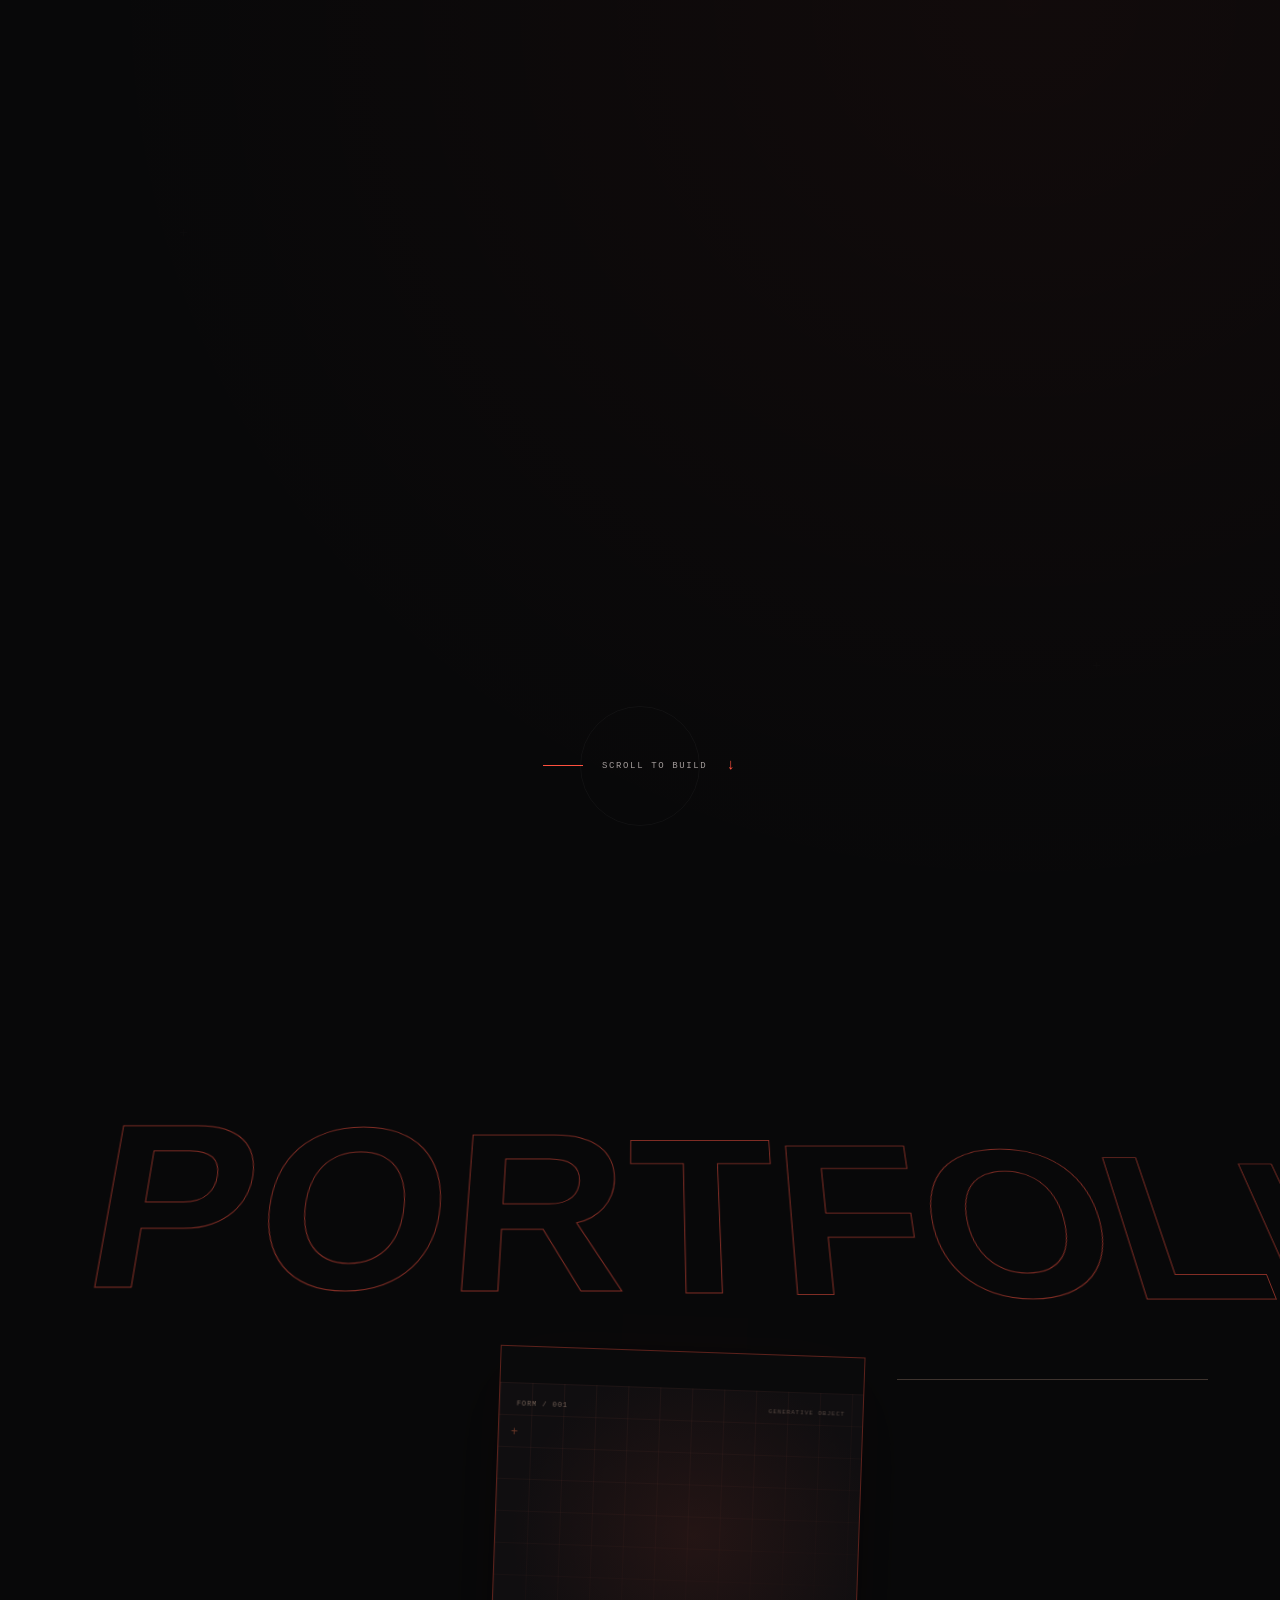
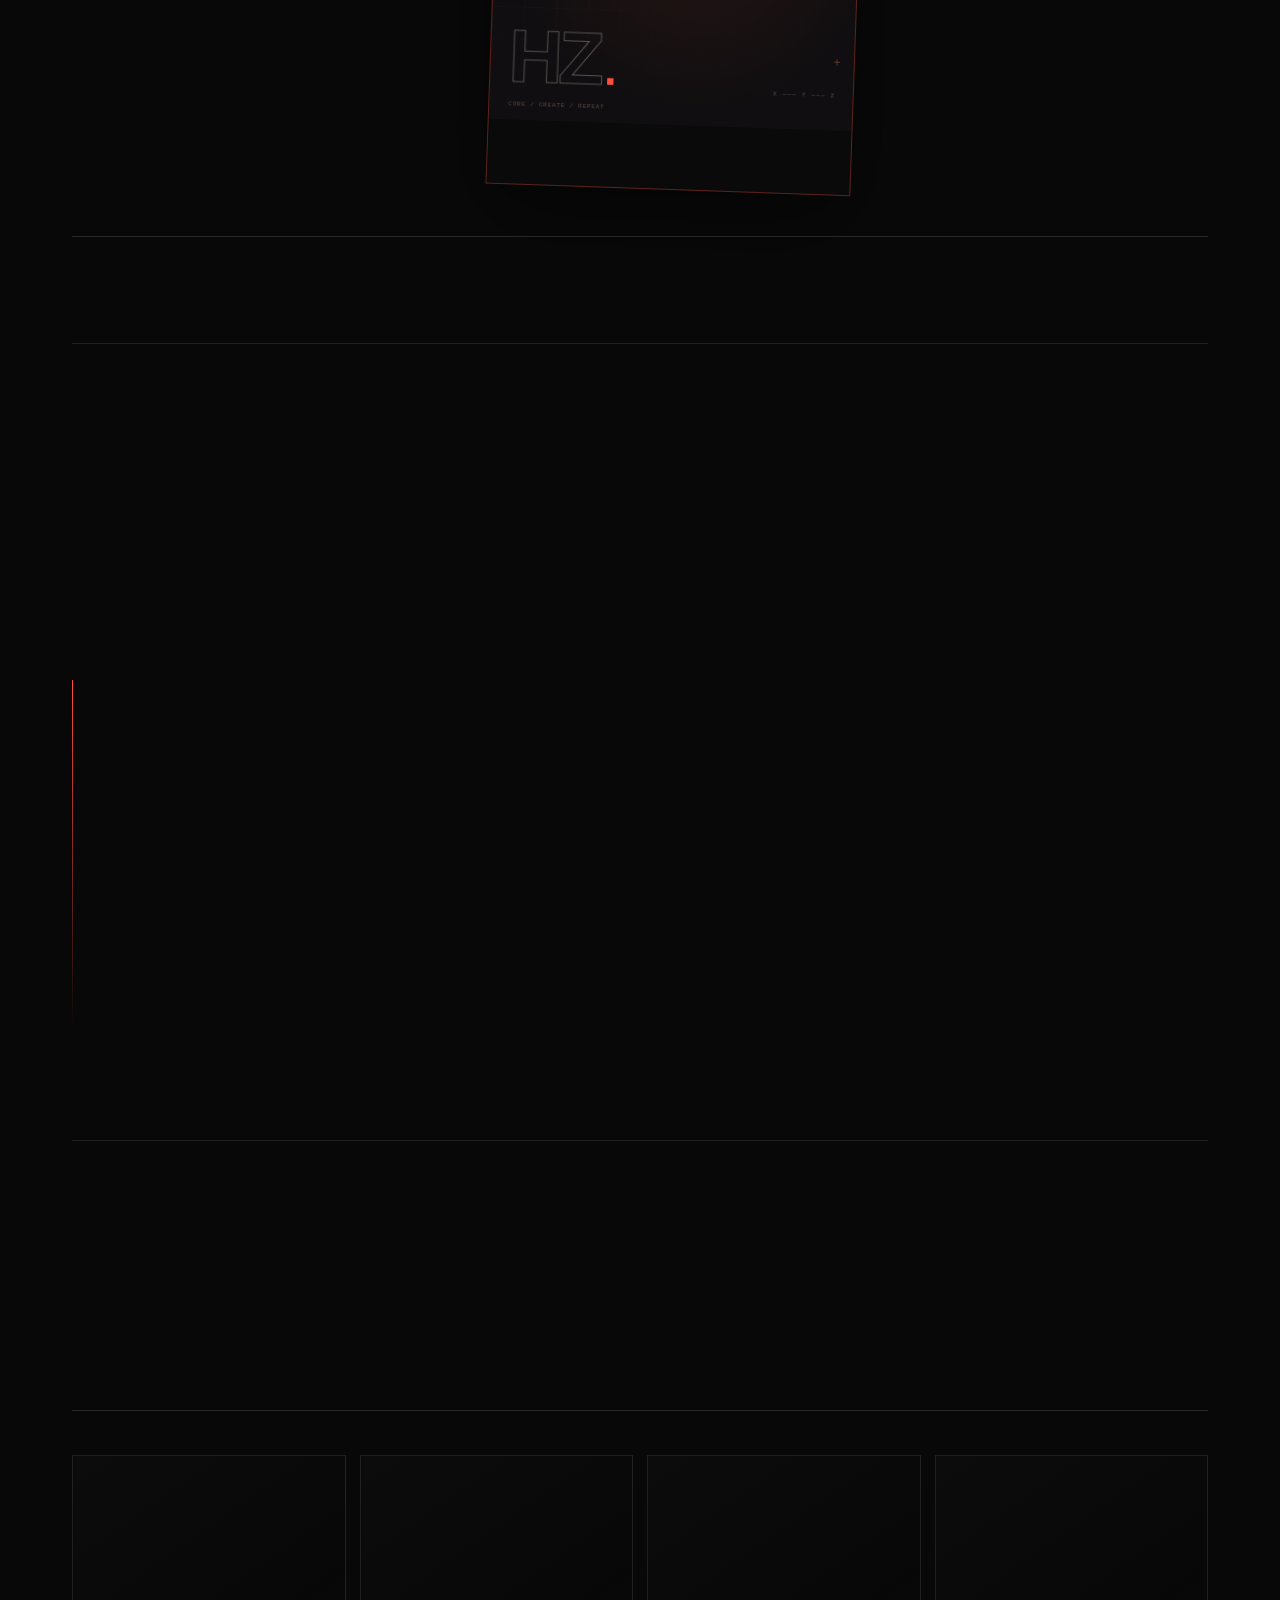
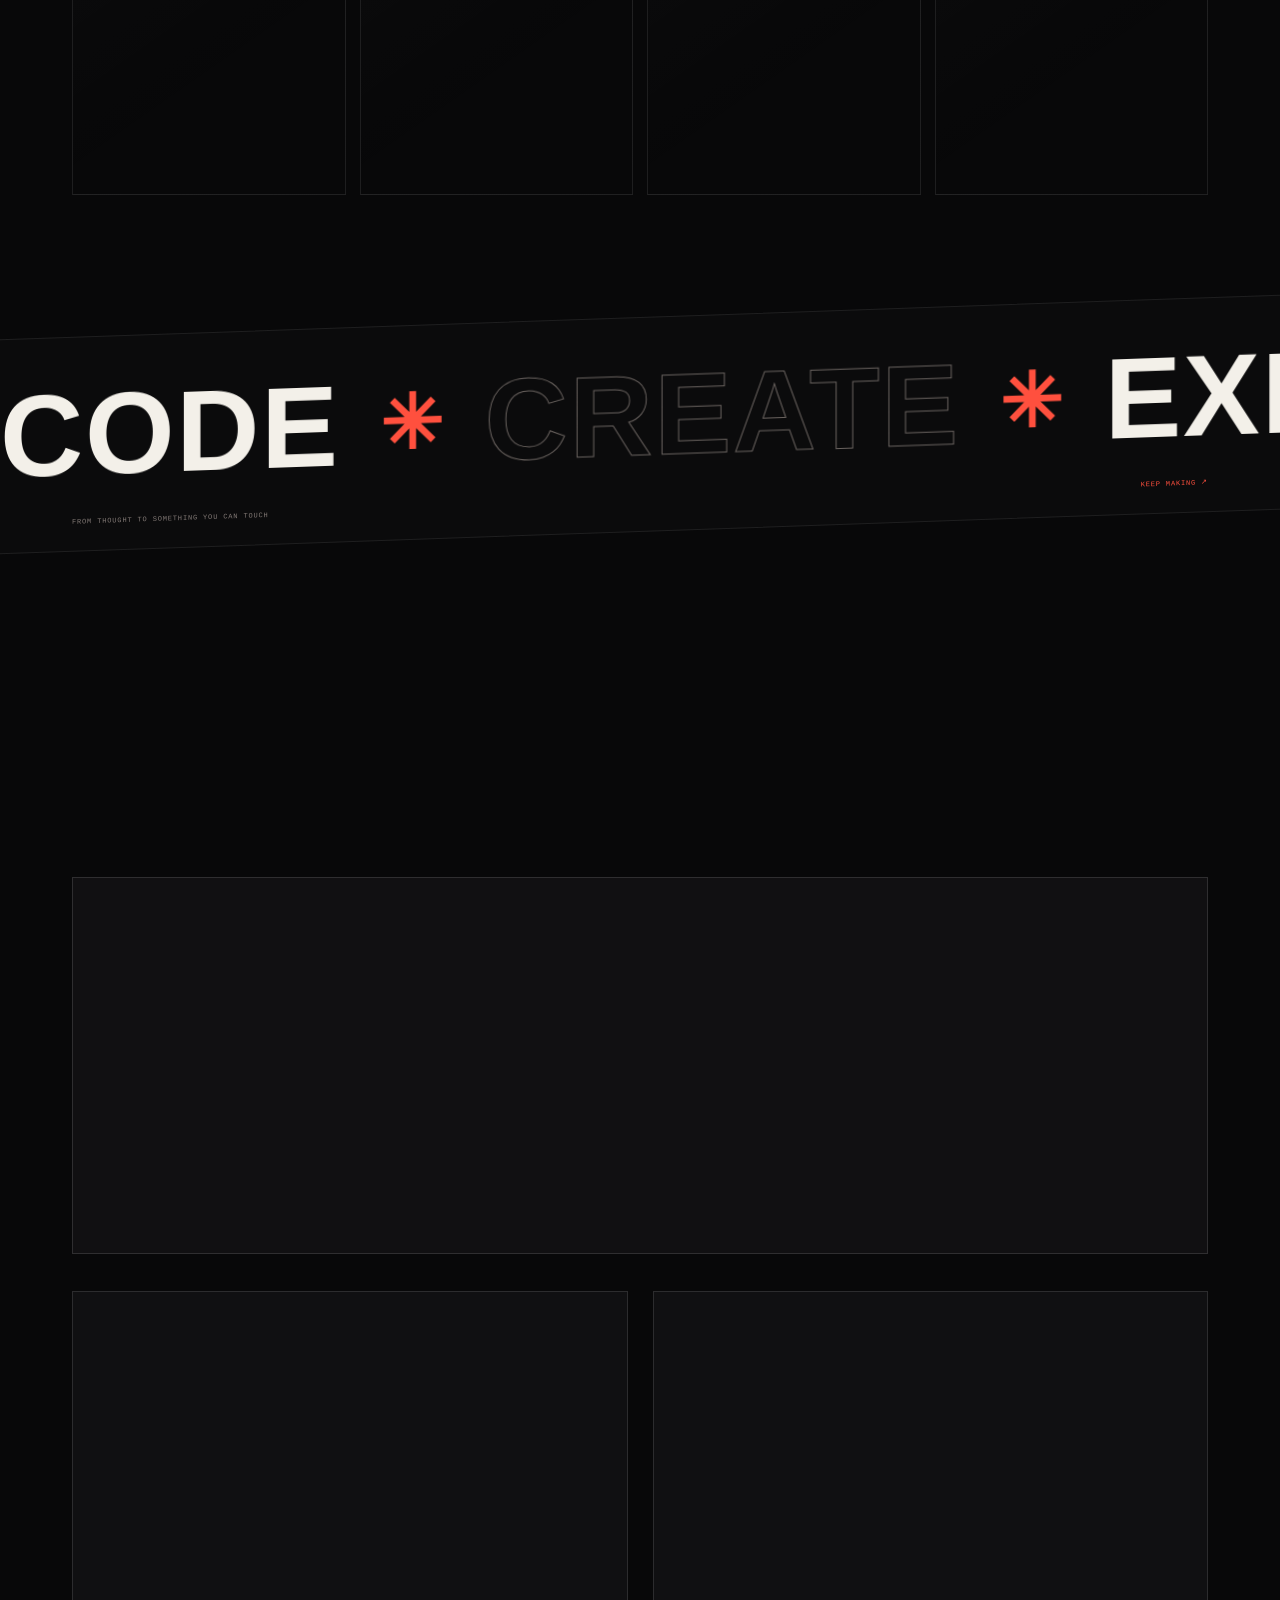
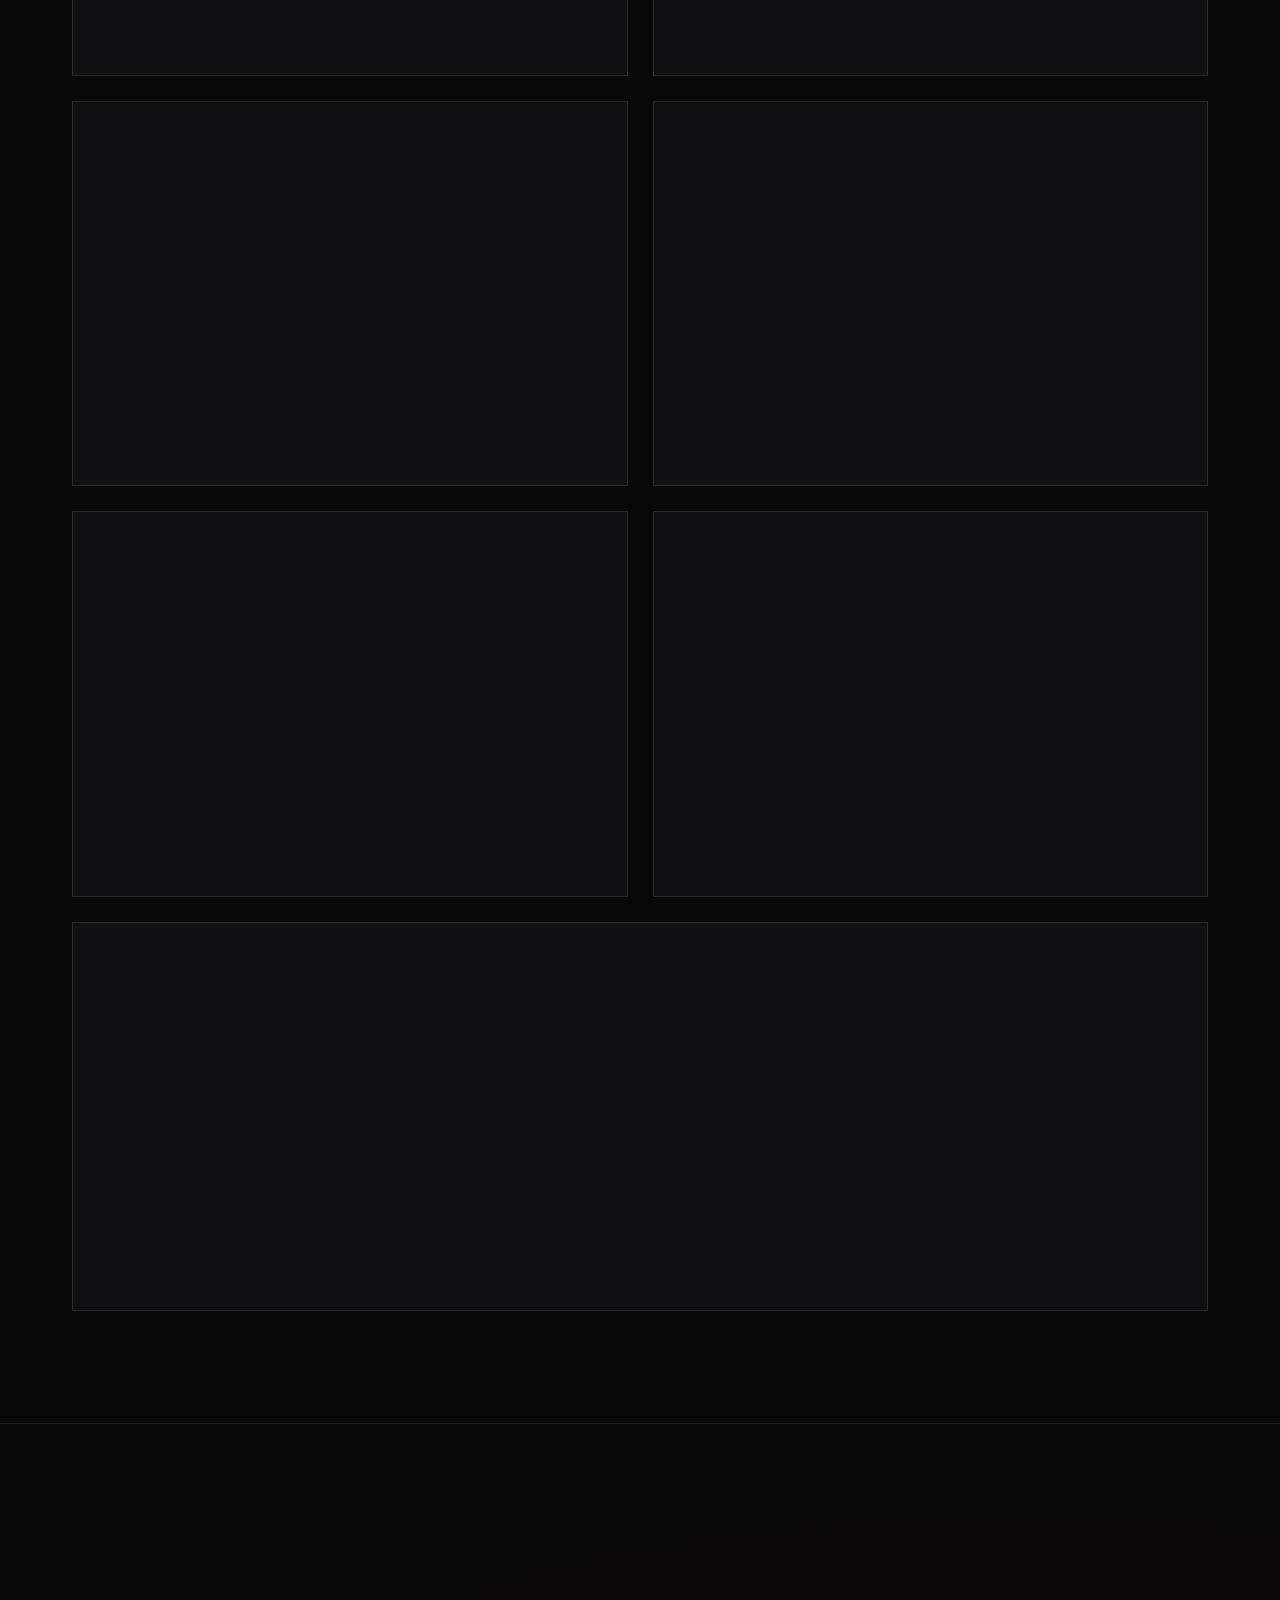
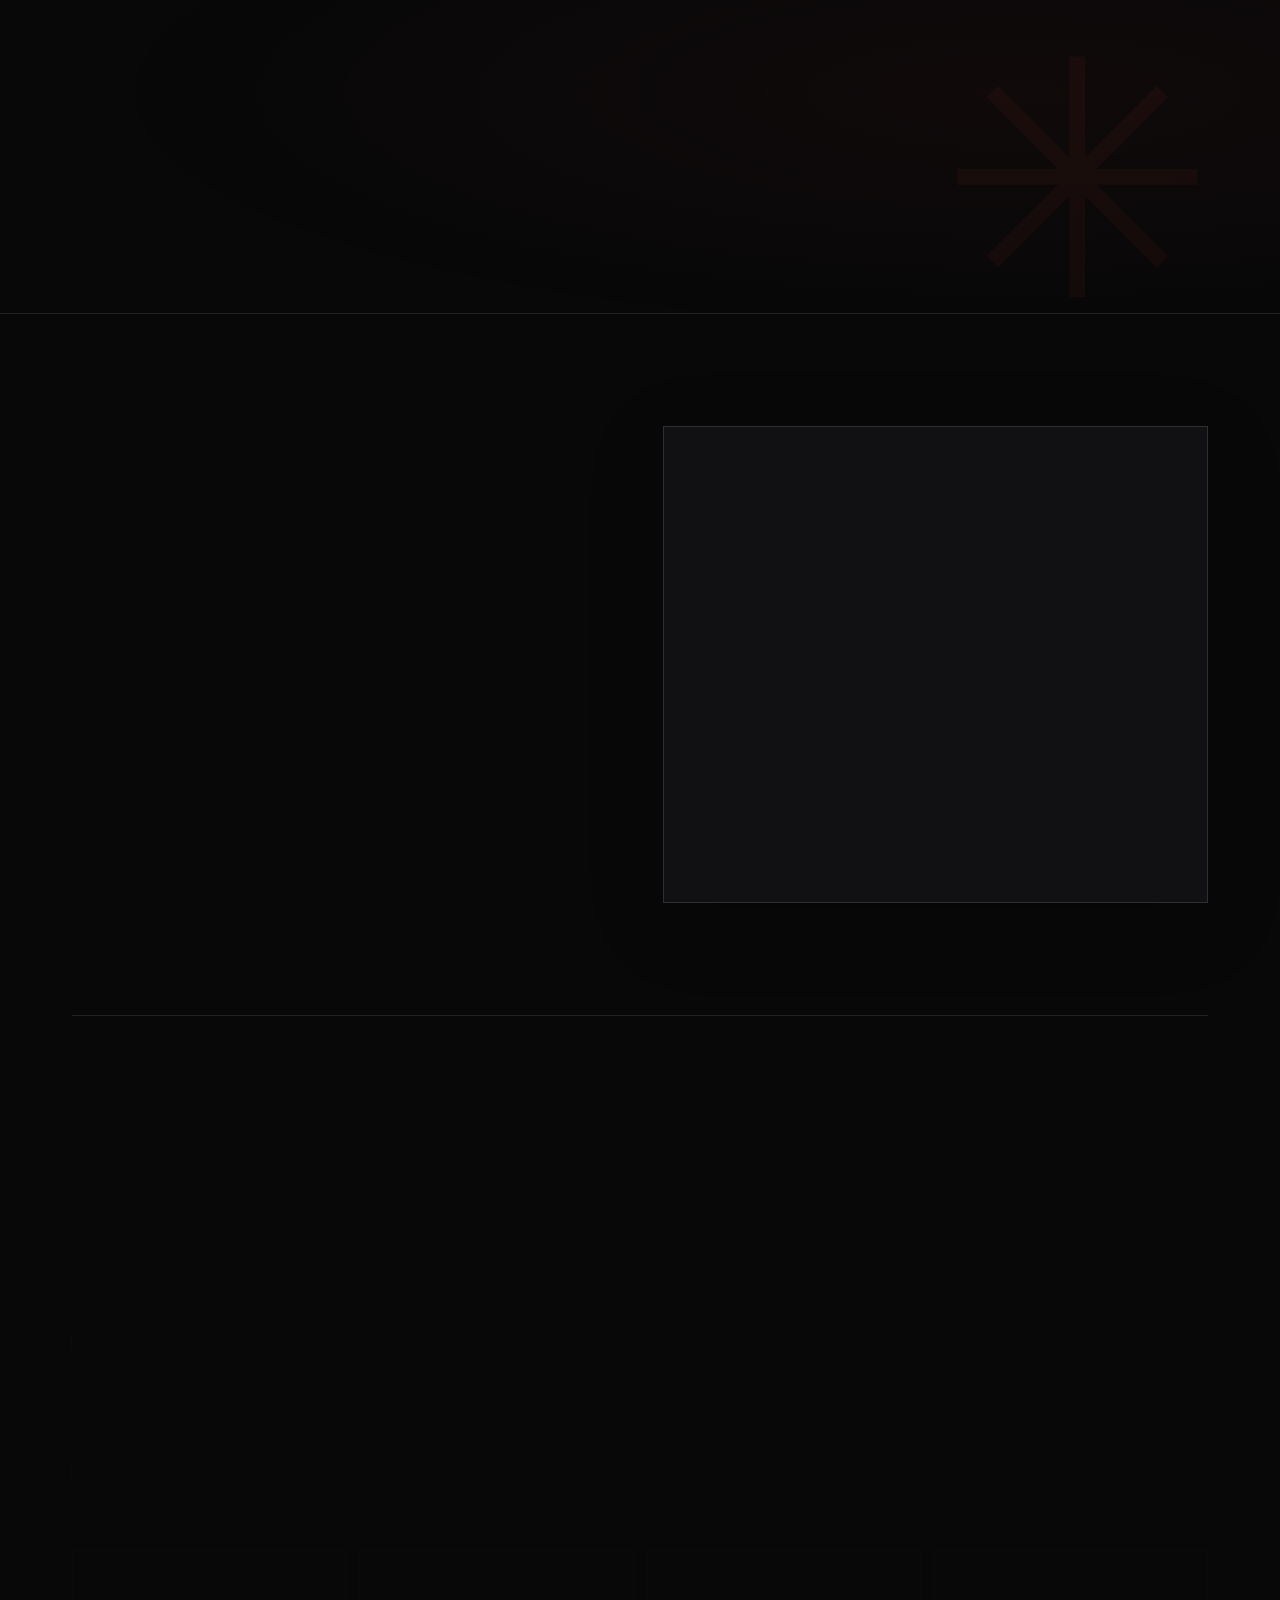
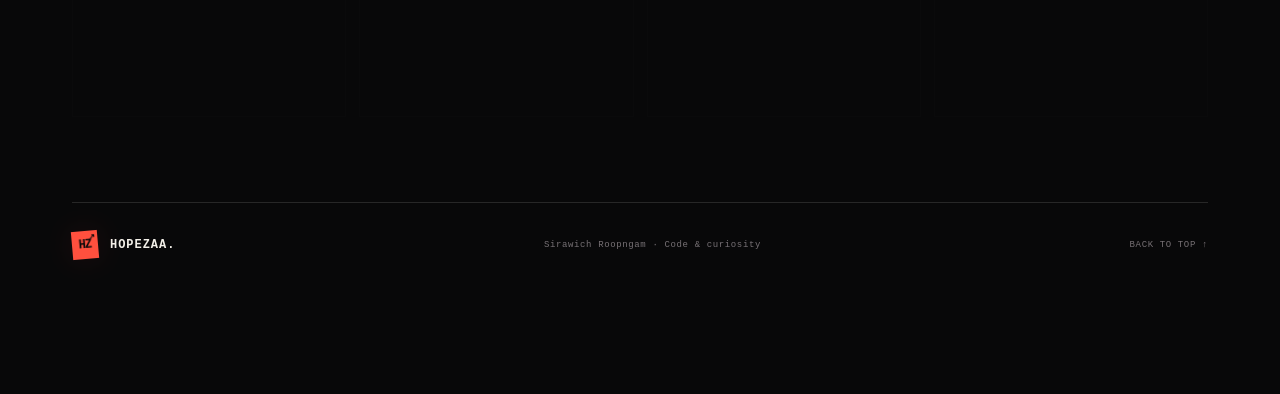
==== commit a0a19ba2: "remodel" ====
--- a/index.html
+++ b/index.html
@@ -9,7 +9,7 @@
       name="description"
       content="HopeZaa — Sirawich Roopngam. Chulalongkorn University student [CEDT 04]. Code, creative interfaces, and technical projects."
     />
-    <title>HopeZaa — Sirawich Roopngam</title>
+    <title>HopeZaa</title>
     <link
       rel="icon"
       href="https://i.postimg.cc/J0LWpzZm/Hope-Zaa-Favicon.png"
@@ -18,10 +18,11 @@
     <script>
       document.documentElement.classList.add("js");
     </script>
-    <link rel="stylesheet" href="styles.css?v=20261107-scroll-2" />
-    <script src="script.js?v=20261107-scroll-2" defer></script>
+    <link rel="stylesheet" href="styles.css?v=20261107-cinematic-4" />
+    <script src="script.js?v=20261107-cinematic-4" defer></script>
   </head>
   <body>
+    <canvas id="scene-canvas" aria-hidden="true"></canvas>
     <a class="skip-link" href="#home">Skip to content</a>
     <div class="page-progress" aria-hidden="true">
       <span id="page-progress"></span>
@@ -52,8 +53,45 @@
       </nav>
     </header>
 
+    <nav class="chapter-rail" aria-label="Page chapters">
+      <span class="rail-line" aria-hidden="true"></span
+      ><a href="#home" aria-label="Start section"
+        ><span class="rail-dot"></span
+        ><span class="rail-tooltip mono">00 / Start</span></a
+      ><a href="#profile" aria-label="About section"
+        ><span class="rail-dot"></span
+        ><span class="rail-tooltip mono">01 / About</span></a
+      ><a href="#skills" aria-label="Skills section"
+        ><span class="rail-dot"></span
+        ><span class="rail-tooltip mono">02 / Skills</span></a
+      ><a href="#achievement" aria-label="Work section"
+        ><span class="rail-dot"></span
+        ><span class="rail-tooltip mono">03 / Work</span></a
+      ><a href="#motto" aria-label="Motto section"
+        ><span class="rail-dot"></span
+        ><span class="rail-tooltip mono">04 / Motto</span></a
+      ><a href="#music" aria-label="Audio section"
+        ><span class="rail-dot"></span
+        ><span class="rail-tooltip mono">05 / Audio</span></a
+      ><a href="#contact" aria-label="Contact section"
+        ><span class="rail-dot"></span
+        ><span class="rail-tooltip mono">06 / Contact</span></a
+      >
+    </nav>
     <main id="main">
       <section class="intro-stage" aria-label="Scroll to build the website">
+        <div class="intro-script" aria-hidden="true">
+          <span class="intro-caption mono"
+            >A BLANK CANVAS. AN OPEN POSSIBILITY.</span
+          >
+          <div class="intro-display">
+            <span>WATCH IT</span
+            ><span class="intro-outline"
+              >TAKE SHAPE<span class="intro-punctuation">.</span></span
+            >
+          </div>
+          <span class="intro-counter mono">SCROLL / CREATE / REPEAT</span>
+        </div>
         <div class="intro-grid" aria-hidden="true">
           <span class="intro-cross intro-cross-one">+</span
           ><span class="intro-cross intro-cross-two">+</span>
@@ -102,6 +140,12 @@
             </div>
             <div class="identity-art" aria-hidden="true">
               <div class="art-grid"></div>
+              <canvas id="artifact-canvas" aria-hidden="true"></canvas
+              ><span class="artifact-hud mono"
+                >FORM / 001<span>GENERATIVE OBJECT</span></span
+              ><span class="artifact-axis" aria-hidden="true"
+                >X ─── Y ─── Z</span
+              >
               <span class="identity-outline">HZ</span
               ><span class="identity-solid">HZ<span>.</span></span>
               <div class="art-cross cross-one">+</div>
@@ -296,6 +340,18 @@
         </div>
       </section>
 
+      <div class="kinetic-ribbon" aria-hidden="true">
+        <div class="ribbon-track">
+          <span>CODE</span><i>✳</i><span class="ribbon-outline">CREATE</span
+          ><i>✳</i><span>EXPLORE</span><i>✳</i
+          ><span class="ribbon-outline">REPEAT</span><i>✳</i><span>CODE</span
+          ><i>✳</i><span class="ribbon-outline">CREATE</span>
+        </div>
+        <div class="ribbon-caption mono">
+          <span>FROM THOUGHT TO SOMETHING YOU CAN TOUCH</span
+          ><span>KEEP MAKING ↗</span>
+        </div>
+      </div>
       <section
         class="work section-wrap content-section"
         id="achievement"
@@ -320,7 +376,15 @@
             rel="noreferrer"
             aria-label="Open Portfolio"
             ><div class="portfolio-art" aria-hidden="true">
-              <span class="art-overline mono">HOPEZAA / SELECTED WORK</span
+              <span class="portfolio-window"
+                ><span class="portfolio-window-bar"
+                  ><i></i><i></i><i></i><span>hopezaa / portfolio</span></span
+                ><span class="portfolio-window-title"
+                  >HOPEZAA<span>↗</span></span
+                ><span class="portfolio-window-rule"></span
+                ><span class="portfolio-window-grid"
+                  ><i></i><i></i><i></i></span></span
+              ><span class="art-overline mono">HOPEZAA / SELECTED WORK</span
               ><span class="portfolio-art-title">MAKE<br /><i>IT REAL.</i></span
               ><span class="art-code mono"
                 >&lt;ideas&gt; → &lt;experiences&gt;</span
@@ -344,11 +408,25 @@
         </div>
         <div class="work-list">
           <a
-            class="project-row"
+            class="project-row project-code"
             data-build="Layout"
             href="https://www.borntodev.com/devlab/profile/66665"
             target="_blank"
             rel="noreferrer"
+            ><span class="project-preview visual-code" aria-hidden="true"
+              ><span class="mini-window"
+                ><span class="mini-chrome"
+                  ><i></i><i></i><i></i><span>devlab / editor</span></span
+                ><span class="mini-editor"
+                  ><span class="code-line"
+                    ><b>01</b><em>const</em> idea = () =&gt; {</span
+                  ><span class="code-line"
+                    ><b>02</b>&nbsp; <em>return</em> build(something);</span
+                  ><span class="code-line"><b>03</b>};</span
+                  ><span class="code-line code-dim"
+                    ><b>04</b>// keep going.</span
+                  ><span class="code-caret"></span></span></span
+              ><span class="preview-orbit"></span></span
             ><span class="project-number mono">02</span>
             <div class="project-name">
               <h3>Devlab</h3>
@@ -358,11 +436,31 @@
             ><span class="project-arrow" aria-hidden="true">↗</span></a
           >
           <a
-            class="project-row"
+            class="project-row project-git"
             data-build="Details"
             href="https://github.com/HopeZaa"
             target="_blank"
             rel="noreferrer"
+            ><span class="project-preview visual-git" aria-hidden="true"
+              ><svg viewBox="0 0 400 200" fill="none">
+                <path
+                  class="git-track"
+                  d="M94 40V160M94 110C94 76 205 126 205 78V40M94 160C94 112 304 175 304 115V64"
+                />
+                <path
+                  class="git-pulse"
+                  d="M94 40V160M94 110C94 76 205 126 205 78V40"
+                />
+                <g class="git-nodes">
+                  <circle cx="94" cy="40" r="9" />
+                  <circle cx="94" cy="110" r="9" />
+                  <circle cx="94" cy="160" r="9" />
+                  <circle cx="205" cy="40" r="9" />
+                  <circle cx="304" cy="64" r="9" />
+                </g></svg
+              ><span class="preview-caption mono"
+                >BRANCH. BUILD. REPEAT.</span
+              ></span
             ><span class="project-number mono">03</span>
             <div class="project-name">
               <h3>GitHub</h3>
@@ -372,11 +470,22 @@
             ><span class="project-arrow" aria-hidden="true">↗</span></a
           >
           <a
-            class="project-row"
+            class="project-row project-calc"
             data-build="Layout"
             href="https://comprog-cal.vercel.app/"
             target="_blank"
             rel="noreferrer"
+            ><span class="project-preview visual-calc" aria-hidden="true"
+              ><span class="calc-orbit"></span
+              ><span class="mini-calculator"
+                ><span class="calc-display"
+                  >( ideas + code )<b>= possibilities</b></span
+                ><span class="calc-keys"
+                  ><i>7</i><i>8</i><i>9</i><i>÷</i><i>4</i><i>5</i><i>6</i
+                  ><i>×</i><i>1</i><i>2</i><i>3</i><i>−</i><i>0</i><i>.</i
+                  ><i class="calc-equals">=</i><i>+</i></span
+                ></span
+              ><span class="calc-floating">ƒ(x)</span></span
             ><span class="project-number mono">04</span>
             <div class="project-name">
               <h3>ComProg-Cal</h3>
@@ -386,11 +495,20 @@
             ><span class="project-arrow" aria-hidden="true">↗</span></a
           >
           <a
-            class="project-row"
+            class="project-row project-gate"
             data-build="Typography"
             href="https://cu-gate.vercel.app/"
             target="_blank"
             rel="noreferrer"
+            ><span class="project-preview visual-gate" aria-hidden="true"
+              ><span class="gate-floor"></span
+              ><span class="gate-portal gate-back"></span
+              ><span class="gate-portal gate-middle"></span
+              ><span class="gate-portal gate-front"></span
+              ><span class="gate-core"></span
+              ><span class="preview-caption mono"
+                >AN OPEN POSSIBILITY ↗</span
+              ></span
             ><span class="project-number mono">05</span>
             <div class="project-name">
               <h3>CU-Gate</h3>
@@ -400,11 +518,37 @@
             ><span class="project-arrow" aria-hidden="true">↗</span></a
           >
           <a
-            class="project-row"
+            class="project-row project-graph"
             data-build="Details"
             href="https://github.com/HopeZaa/Graph_Algo"
             target="_blank"
             rel="noreferrer"
+            ><span class="project-preview visual-graph" aria-hidden="true"
+              ><svg viewBox="0 0 400 200" fill="none">
+                <g class="graph-edges">
+                  <path
+                    d="m55 135 83-92 64 75 56-83 89 100-145-17-64 54-83-37Z"
+                  />
+                  <path d="m138 43 120-8M55 135l147-17 56-83M138 172l209-37" />
+                </g>
+                <path class="graph-route" d="m55 135 83-92 64 75 145 17" />
+                <g class="graph-nodes">
+                  <circle cx="55" cy="135" r="12" />
+                  <circle cx="138" cy="43" r="12" />
+                  <circle cx="202" cy="118" r="12" />
+                  <circle cx="258" cy="35" r="12" />
+                  <circle cx="347" cy="135" r="12" />
+                  <circle cx="138" cy="172" r="12" />
+                </g>
+                <g class="graph-labels">
+                  <text x="55" y="139">A</text>
+                  <text x="138" y="47">B</text>
+                  <text x="202" y="122">C</text>
+                  <text x="258" y="39">D</text>
+                  <text x="347" y="139">E</text>
+                  <text x="138" y="176">F</text>
+                </g>
+              </svg></span
             ><span class="project-number mono">06</span>
             <div class="project-name">
               <h3>Graph-Algo</h3>
@@ -414,11 +558,20 @@
             ><span class="project-arrow" aria-hidden="true">↗</span></a
           >
           <a
-            class="project-row"
+            class="project-row project-borrow"
             data-build="Visuals"
             href="https://cu-borrow.vercel.app/"
             target="_blank"
             rel="noreferrer"
+            ><span class="project-preview visual-borrow" aria-hidden="true"
+              ><span class="borrow-card borrow-back"
+                ><i>↗</i><span></span><span></span></span
+              ><span class="borrow-card borrow-middle"
+                ><i>⇄</i><span></span><span></span></span
+              ><span class="borrow-card borrow-front"
+                ><i>⇄</i
+                ><span class="borrow-card-title">PASS IT<br />FORWARD.</span
+                ><span class="borrow-rule"></span></span></span
             ><span class="project-number mono">07</span>
             <div class="project-name">
               <h3>CU-Borrow</h3>
@@ -428,11 +581,20 @@
             ><span class="project-arrow" aria-hidden="true">↗</span></a
           >
           <a
-            class="project-row"
+            class="project-row project-algo"
             data-build="Layout"
             href="https://algorithm-hopezaa.vercel.app/"
             target="_blank"
             rel="noreferrer"
+            ><span class="project-preview visual-algo" aria-hidden="true"
+              ><span class="algo-track"
+                ><span><b>01</b><i>INPUT</i></span
+                ><em>→</em><span><b>02</b><i>THINK</i></span
+                ><em>→</em><span><b>03</b><i>SOLVE</i></span
+                ><em>→</em><span><b>04</b><i>REPEAT</i></span></span
+              ><span class="preview-caption mono"
+                >ONE STEP. THEN THE NEXT.</span
+              ></span
             ><span class="project-number mono">08</span>
             <div class="project-name">
               <h3>Algorithm</h3>
--- a/styles.css
+++ b/styles.css
@@ -2647,3 +2647,2543 @@
     transform: none;
   }
 }
+/* Cinematic edition: dimensional artwork, kinetic type, and a visual work index. */
+:root {
+  --bg: #080809;
+  --surface: #131214;
+  --text: #f3f0e9;
+  --muted: #a39c9e;
+  --line: #ffffff20;
+  --red: #ff503e;
+  --max: 1320px;
+  --acid: #d9edb0;
+}
+body {
+  isolation: isolate;
+}
+body::before {
+  background: radial-gradient(ellipse at 80% 0%, #ff503e0a, transparent 65%);
+}
+#scene-canvas {
+  position: fixed;
+  inset: 0;
+  width: 100%;
+  height: 100%;
+  z-index: 0;
+  pointer-events: none;
+}
+main,
+.site-footer {
+  position: relative;
+  z-index: 2;
+}
+.section-wrap {
+  width: min(var(--max), calc(100% - 144px));
+}
+.site-header {
+  height: 78px;
+  background: #080809d9;
+  border-bottom-color: #ffffff12;
+}
+.site-nav a {
+  font-size: 12px;
+}
+.site-nav .nav-contact {
+  border-color: #ff503e70;
+}
+.brand-mark {
+  background: var(--red);
+  box-shadow: 0 0 30px #ff503e17;
+}
+.intro-stage {
+  min-height: 560px;
+}
+.intro-grid {
+  background-size: 110px 110px;
+  opacity: 0.55;
+}
+.intro-cross {
+  color: #e0dad35c;
+  font-size: 15px;
+}
+.intro-cross-one {
+  left: 14%;
+  top: 25%;
+}
+.intro-cross-two {
+  right: 14%;
+  bottom: 25%;
+}
+.intro-script {
+  position: fixed;
+  inset: 0;
+  display: flex;
+  flex-direction: column;
+  justify-content: center;
+  align-items: center;
+  gap: 28px;
+  z-index: 3;
+  opacity: 0;
+  pointer-events: none;
+  will-change: transform, opacity;
+}
+.intro-caption {
+  color: #bdb2ad;
+  font-size: 9px;
+  letter-spacing: 0.22em;
+}
+.intro-display {
+  display: flex;
+  flex-direction: column;
+  align-items: center;
+  font:
+    900 clamp(64px, 10vw, 152px) / 0.95 Impact,
+    "Arial Narrow",
+    sans-serif;
+  letter-spacing: 0.005em;
+  perspective: 1000px;
+}
+.intro-display > span {
+  display: block;
+}
+.intro-outline {
+  color: transparent;
+  -webkit-text-stroke: 1px #e5d8d1b5;
+}
+.intro-punctuation {
+  color: var(--red);
+  -webkit-text-stroke: 0;
+}
+.intro-counter {
+  color: var(--red);
+  font-size: 8px;
+  letter-spacing: 0.2em;
+}
+.intro-guide {
+  bottom: 14%;
+  color: #a19a99;
+  font-size: 9px;
+  gap: 19px;
+  letter-spacing: 0.18em;
+}
+.intro-line {
+  width: 40px;
+  background: var(--red);
+}
+.intro-guide::before {
+  content: "";
+  position: absolute;
+  width: 120px;
+  height: 120px;
+  border: 1px solid #ffffff0a;
+  border-radius: 50%;
+  left: 50%;
+  top: 50%;
+  transform: translate(-50%, -50%);
+}
+.hero {
+  padding-top: 122px;
+  padding-bottom: 47px;
+  scroll-margin-top: -110px;
+}
+.hero-topline {
+  font-size: 10px;
+  letter-spacing: 0.12em;
+}
+.hero-title {
+  margin-top: 33px;
+  font-size: clamp(110px, 20vw, 298px);
+  letter-spacing: 0;
+  line-height: 0.94;
+  perspective: 1000px;
+  display: flex;
+  align-items: baseline;
+}
+.hero-glyph {
+  position: relative;
+  display: inline-block;
+  color: transparent;
+  -webkit-text-stroke: 1px #ef4e3d89;
+  transform-origin: center bottom;
+}
+.hero-glyph::after {
+  content: attr(data-char);
+  position: absolute;
+  inset: 0;
+  color: var(--text);
+  -webkit-text-stroke: 0;
+  clip-path: inset(var(--glyph-fill, 100%) -2px -2px -2px);
+  background: linear-gradient(180deg, #fffaf2 20%, #e0d8cf 70%, #fe7455);
+  -webkit-background-clip: text;
+  background-clip: text;
+  -webkit-text-fill-color: transparent;
+}
+.js.motion-enabled .hero-title > .hero-glyph {
+  opacity: var(--glyph-opacity, 0);
+  translate: none;
+  clip-path: none;
+  filter: none;
+  transform: translateY(var(--glyph-y, 40px)) rotateX(var(--glyph-angle, 60deg));
+}
+.title-star {
+  right: 0;
+  top: 0;
+  font-size: 27px;
+  color: var(--red);
+}
+.hero-grid {
+  grid-template-columns: 1.07fr 1.02fr 0.87fr;
+  gap: 39px;
+  margin-top: 44px;
+  align-items: center;
+}
+.hero-intro {
+  padding-bottom: 10px;
+}
+.handwritten {
+  font-size: 31px;
+  color: #f0e4db;
+}
+.hero-intro h2 {
+  font-size: clamp(45px, 4.6vw, 70px);
+}
+.name-label {
+  padding: 4px 11px 6px 8px;
+  box-shadow: 6px 8px 0 #ff503e13;
+}
+.role-tag {
+  font-size: 9px;
+  letter-spacing: 0.04em;
+  margin: 26px 0;
+}
+.hero-welcome {
+  font-size: 14px;
+}
+.hero-description {
+  font-size: 14px;
+  line-height: 1.8;
+}
+.hero-actions {
+  margin-top: 30px;
+  gap: 20px;
+}
+.button {
+  padding: 15px 18px;
+  font-size: 10px;
+  transition:
+    background 0.25s,
+    transform 0.35s var(--ease),
+    box-shadow 0.3s,
+    border-color 0.2s;
+}
+.button-red {
+  box-shadow: 0 3px 30px #ff503e15;
+}
+.button-red:hover {
+  background: #ff6e52;
+  box-shadow: 0 5px 40px #ff503e40;
+  transform: translateY(-4px);
+}
+.button:active {
+  transform: translateY(0) scale(0.97);
+}
+.text-link {
+  font-size: 12px;
+}
+.identity-card {
+  margin-top: 0;
+  transform: rotate(2deg);
+  background: #0a0a0b;
+  border: 1px solid #ff503e55;
+  box-shadow:
+    0 28px 80px #0008,
+    0 0 70px #ff503e06;
+}
+.identity-top {
+  color: #a89a96;
+  border-color: #ff503e26;
+  padding: 13px 14px;
+  letter-spacing: 0.11em;
+  font-size: 8px;
+}
+.identity-art {
+  height: 337px;
+  background:
+    radial-gradient(ellipse at 55% 44%, #421f1b66, transparent 65%), #100e10;
+}
+.art-grid {
+  background-size: 32px 32px;
+  background-image:
+    linear-gradient(#ff806610 1px, transparent 1px),
+    linear-gradient(90deg, #ff806610 1px, transparent 1px);
+  mask-image: linear-gradient(160deg, #000, transparent 80%);
+}
+#artifact-canvas {
+  position: absolute;
+  inset: 0;
+  width: 100%;
+  height: 100%;
+  z-index: 2;
+}
+.identity-outline {
+  display: none;
+}
+.identity-solid {
+  z-index: 3;
+  top: auto;
+  bottom: 26px;
+  left: 18px;
+  font-size: 75px;
+  color: transparent;
+  -webkit-text-stroke: 1px #e2d7cc55;
+  letter-spacing: -0.06em;
+}
+.identity-solid > span {
+  font-size: 45px;
+  color: var(--red);
+  -webkit-text-stroke: 0;
+}
+.artifact-hud {
+  position: absolute;
+  top: 17px;
+  left: 17px;
+  right: 17px;
+  color: #dbb9a27a;
+  font-size: 7px;
+  display: flex;
+  justify-content: space-between;
+  letter-spacing: 0.13em;
+  z-index: 3;
+}
+.artifact-hud > span {
+  font-size: 6px;
+  color: #d9b7a359;
+}
+.artifact-axis {
+  position: absolute;
+  right: 17px;
+  bottom: 31px;
+  color: #d8c8b05c;
+  font: 6px var(--mono);
+  letter-spacing: 0.2em;
+}
+.cross-one {
+  left: 12px;
+  top: 43px;
+  color: #ff7b5061;
+  font-size: 12px;
+}
+.cross-two {
+  right: 13px;
+  bottom: 60px;
+  color: #ff7b5061;
+  font-size: 12px;
+}
+.art-coordinate {
+  bottom: 12px;
+  left: 19px;
+  color: #c29b8c71;
+  font-size: 6px;
+  letter-spacing: 0.13em;
+}
+.identity-bottom {
+  padding: 16px;
+  background: #131013;
+  border-top: 1px solid #ff503e26;
+}
+.identity-bottom strong {
+  font-size: 14px;
+}
+.identity-bottom > .mono {
+  font-size: 9px;
+}
+.js.motion-enabled .identity-card > .identity-art {
+  opacity: 1;
+  clip-path: none;
+  translate: none;
+  filter: none;
+}
+.hero-aside {
+  border-top-color: #b5948050;
+  margin-top: 0;
+  padding-top: 15px;
+}
+.aside-heading {
+  font-size: 8px;
+}
+.hero-aside h3 {
+  font-size: 24px;
+  line-height: 1.17;
+  margin-top: 21px;
+  letter-spacing: -0.05em;
+}
+.hero-aside > p {
+  font-size: 12px;
+  line-height: 1.8;
+  margin-top: 14px;
+}
+.profile-console {
+  background: #10101199;
+  border-color: #ffffff16;
+  margin-top: 22px;
+}
+.profile-console pre {
+  font-size: 10px;
+  padding: 14px 12px;
+  line-height: 1.9;
+}
+.console-heading {
+  padding: 9px 12px;
+  border-color: #ffffff10;
+}
+.code-green {
+  color: #d6e5ad;
+}
+.aside-link {
+  margin-top: 18px;
+  font-size: 8px;
+  color: #c2b6b0;
+}
+.hero-bottom {
+  margin-top: 46px;
+  padding-top: 24px;
+  border-top-color: #ffffff20;
+}
+.hero-bottom strong {
+  font-size: 16px;
+}
+.hero-bottom small {
+  font-size: 10px;
+}
+.scroll-cue {
+  font-size: 8px;
+}
+.content-section {
+  padding-block: 112px;
+  scroll-margin-top: -40px;
+  border-top-color: #ffffff1a;
+}
+.section-heading {
+  margin-bottom: 54px;
+}
+.section-heading h2,
+.music h2 {
+  font-size: clamp(44px, 5.2vw, 78px);
+  line-height: 1;
+  letter-spacing: -0.06em;
+}
+.eyebrow {
+  font-size: 10px;
+  letter-spacing: 0.14em;
+  margin-bottom: 25px;
+}
+.section-note {
+  font-size: 12px;
+  line-height: 1.8;
+}
+.about-layout {
+  grid-template-columns: 1fr 1.28fr;
+  gap: 100px;
+}
+.about-statement {
+  border-left: 0;
+  padding-left: 49px;
+}
+.about-statement::before {
+  content: "";
+  position: absolute;
+  inset: 0 auto 0 0;
+  width: 1px;
+  background: linear-gradient(var(--red), transparent);
+}
+.oversized-mark {
+  font-size: 38px;
+  left: 9px;
+}
+.about-statement h3 {
+  font-size: 41px;
+  letter-spacing: -0.06em;
+}
+.about-statement > p {
+  font-size: 14px;
+  line-height: 1.85;
+  max-width: 370px;
+  margin-top: 25px;
+}
+.profile-details > div {
+  padding-block: 25px;
+  border-color: #ffffff16;
+}
+.profile-details dt {
+  font-size: 10px;
+}
+.profile-details dd {
+  font-size: 14px;
+}
+.section-rule {
+  padding-block: 17px;
+  font-size: 9px;
+}
+.skills-grid {
+  gap: 14px;
+  border-left: 0;
+}
+.skill-card {
+  position: relative;
+  min-height: 340px;
+  padding: 28px 23px;
+  border: 1px solid #ffffff17;
+  background: linear-gradient(145deg, #ffffff05, transparent 65%);
+}
+.skill-watermark {
+  position: absolute;
+  bottom: 20px;
+  right: 13px;
+  color: #ffffff03;
+  font:
+    100px/0.9 Impact,
+    sans-serif;
+  pointer-events: none;
+}
+.skill-card::after {
+  content: "";
+  position: absolute;
+  inset: 0;
+  pointer-events: none;
+  border-top: 1px solid #ff503e80;
+  clip-path: inset(0 calc(100% - var(--build-p, 0) * 100%) 0 0);
+}
+.skill-card:hover {
+  background:
+    radial-gradient(ellipse at 0% 0%, #ff503e16, transparent 70%), #131011;
+}
+.card-top {
+  font-size: 9px;
+  margin-bottom: 47px;
+}
+.card-icon {
+  font-size: 29px;
+  color: #d4c8c1;
+}
+.skill-card h3 {
+  font-size: 21px;
+  line-height: 1.2;
+  letter-spacing: -0.04em;
+}
+.skill-card > p {
+  font-size: 12px;
+  line-height: 1.85;
+  color: #ada5a6;
+  margin-top: 17px;
+}
+.tag-row {
+  gap: 5px;
+}
+.tag-row span {
+  font-size: 8px;
+  padding: 6px 7px;
+  border-color: #ffffff1a;
+  color: #cdc1b8;
+  background: #ffffff03;
+}
+.kinetic-ribbon {
+  position: relative;
+  overflow: hidden;
+  padding: 40px 0 25px;
+  margin-block: 10px 60px;
+  border-block: 1px solid #ffffff15;
+  transform: skewY(-2deg);
+  background: #0b0b0c;
+  z-index: 1;
+}
+.ribbon-track {
+  display: flex;
+  align-items: center;
+  gap: 40px;
+  width: max-content;
+  font:
+    900 clamp(66px, 9vw, 134px) / 1 Impact,
+    "Arial Narrow",
+    sans-serif;
+  letter-spacing: 0.015em;
+  will-change: transform;
+}
+.ribbon-track > span {
+  display: block;
+  white-space: nowrap;
+}
+.ribbon-outline {
+  color: transparent;
+  -webkit-text-stroke: 1px #b9aba389;
+}
+.ribbon-track > i {
+  font-size: 0.65em;
+  font-style: normal;
+  color: var(--red);
+}
+.ribbon-caption {
+  display: flex;
+  justify-content: space-between;
+  width: min(1320px, calc(100% - 144px));
+  margin: 25px auto 0;
+  color: #827975;
+  font-size: 7px;
+  letter-spacing: 0.12em;
+}
+.ribbon-caption > span:last-child {
+  color: var(--red);
+}
+.work {
+  border-top: 0;
+  padding-top: 60px;
+}
+.featured-work {
+  grid-template-columns: 1.45fr 1fr;
+  min-height: 375px;
+  border-color: #ffffff20;
+  background: #111012;
+}
+.portfolio-art {
+  min-height: 375px;
+  padding: 32px;
+  background: #ed4a37;
+}
+.portfolio-art-title {
+  font-size: 88px;
+  margin-top: 58px;
+  position: relative;
+  z-index: 2;
+  text-shadow: 0 4px 30px #ed4a3740;
+}
+.portfolio-art-title i {
+  -webkit-text-stroke: 1px #24100c;
+}
+.portfolio-window {
+  position: absolute;
+  top: 58px;
+  right: 23px;
+  width: 230px;
+  height: 191px;
+  background: #1a1315;
+  border: 1px solid #f5bda759;
+  box-shadow: 9px 23px 30px #52271f4a;
+  transform: perspective(700px) rotateY(-19deg) rotateZ(8deg);
+  transition: transform 0.7s var(--ease);
+  z-index: 1;
+}
+.portfolio-window-bar {
+  height: 23px;
+  display: flex;
+  align-items: center;
+  gap: 4px;
+  padding: 0 8px;
+  border-bottom: 1px solid #ffffff15;
+}
+.portfolio-window-bar > i {
+  width: 3px;
+  height: 3px;
+  background: #b68068;
+  border-radius: 50%;
+}
+.portfolio-window-bar > span {
+  font: 5px var(--mono);
+  color: #b68876;
+  margin-left: 7px;
+}
+.portfolio-window-title {
+  display: block;
+  padding: 17px 13px 10px;
+  font:
+    38px Impact,
+    sans-serif;
+  letter-spacing: 0.01em;
+  color: #f1e7d7;
+}
+.portfolio-window-title > span {
+  color: var(--red);
+  float: right;
+}
+.portfolio-window-rule {
+  display: block;
+  height: 1px;
+  background: #ffffff1c;
+  margin: 0 13px 13px;
+}
+.portfolio-window-grid {
+  display: flex;
+  gap: 7px;
+  padding: 0 13px;
+  height: 65px;
+}
+.portfolio-window-grid > i {
+  display: block;
+  flex: 1;
+  background: linear-gradient(140deg, #a34832, #2d1b1c);
+  border: 1px solid #ffffff0c;
+}
+.portfolio-window-grid > i:nth-child(2) {
+  background: linear-gradient(160deg, #50553a, #22251f);
+}
+.portfolio-window-grid > i:nth-child(3) {
+  background: linear-gradient(140deg, #4c415e, #242027);
+}
+.featured-art:hover .portfolio-window {
+  transform: perspective(700px) rotateY(-8deg) rotateZ(2deg) translateY(-8px);
+}
+.featured-copy {
+  padding: 42px;
+  background: #111012;
+}
+.featured-copy h3 {
+  font-size: 58px;
+}
+.featured-copy > p:not(.eyebrow) {
+  font-size: 14px;
+}
+.featured-footnote {
+  color: #9b8d88;
+  font-size: 8px;
+}
+.work-list {
+  display: grid;
+  grid-template-columns: repeat(2, minmax(0, 1fr));
+  gap: 25px;
+  border: 0;
+}
+.project-row {
+  position: relative;
+  display: grid;
+  grid-template-columns: 1fr 35px;
+  grid-template-rows: auto auto auto;
+  gap: 0 15px;
+  min-height: 0;
+  padding: 25px;
+  border: 1px solid #ffffff1e;
+  background: #101012;
+  transition:
+    border-color 0.35s,
+    background 0.35s,
+    transform 0.5s var(--ease);
+}
+.project-row:hover {
+  padding: 25px;
+  background: #141214;
+  border-color: #ff503e70;
+  transform: translateY(-5px);
+}
+.project-preview {
+  position: relative;
+  display: block;
+  grid-column: 1/-1;
+  grid-row: 1;
+  height: 236px;
+  margin: -25px -25px 26px;
+  width: calc(100% + 50px);
+  overflow: hidden;
+  isolation: isolate;
+  background: #181416;
+  border-bottom: 1px solid #ffffff16;
+}
+.project-preview::before {
+  content: "";
+  position: absolute;
+  inset: 0;
+  z-index: -1;
+  background:
+    linear-gradient(#ffffff04 1px, transparent 1px),
+    linear-gradient(90deg, #ffffff04 1px, transparent 1px);
+  background-size: 28px 28px;
+  mask-image: radial-gradient(ellipse at center, #000, transparent 75%);
+}
+.project-number {
+  position: absolute;
+  top: 17px;
+  left: 17px;
+  z-index: 3;
+  font-size: 9px;
+  line-height: 1;
+  padding: 7px 8px;
+  background: #09090b9c;
+  border: 1px solid #ffffff19;
+  color: #d9c6ba;
+  backdrop-filter: blur(10px);
+}
+.project-name {
+  grid-column: 1;
+  grid-row: 2;
+}
+.project-name h3 {
+  font-size: 31px;
+  letter-spacing: -0.05em;
+  color: var(--text);
+}
+.project-name > p {
+  font-size: 12px;
+  line-height: 1.7;
+  margin-top: 8px;
+  color: #a99da0;
+}
+.project-type {
+  display: block;
+  grid-column: 1;
+  grid-row: 3;
+  margin-top: 23px;
+  color: #d4bab0;
+  font-size: 8px;
+  letter-spacing: 0.12em;
+}
+.project-arrow {
+  grid-column: 2;
+  grid-row: 2;
+  font-size: 33px;
+  color: #bdaaa1;
+  line-height: 1;
+}
+.project-row:last-child {
+  grid-column: 1/-1;
+}
+.project-row:last-child .project-preview {
+  height: 240px;
+}
+.preview-caption {
+  position: absolute;
+  bottom: 18px;
+  left: 20px;
+  right: 20px;
+  color: #b18f81;
+  font-size: 7px;
+  letter-spacing: 0.15em;
+  text-align: center;
+}
+.visual-code {
+  background:
+    radial-gradient(ellipse at 60% 45%, #a14a221e, transparent 68%), #151112;
+}
+.mini-window {
+  position: absolute;
+  display: block;
+  top: 30px;
+  left: 50%;
+  width: 310px;
+  height: 177px;
+  background: #111013;
+  border: 1px solid #ad6d424b;
+  box-shadow: 0 19px 30px #0005;
+  transform: translateX(-50%) perspective(700px) rotateY(-12deg) rotateZ(-5deg);
+  transition: transform 0.6s var(--ease);
+}
+.mini-chrome {
+  display: flex;
+  align-items: center;
+  gap: 4px;
+  height: 26px;
+  padding: 0 10px;
+  border-bottom: 1px solid #ffffff13;
+}
+.mini-chrome > i {
+  width: 4px;
+  height: 4px;
+  border-radius: 50%;
+  background: #a77c62;
+}
+.mini-chrome > span {
+  margin-left: 9px;
+  color: #a17d6e;
+  font: 7px var(--mono);
+}
+.mini-editor {
+  display: block;
+  padding: 19px 15px;
+}
+.code-line {
+  display: block;
+  color: #c8b9ad;
+  font: 9px/2 var(--mono);
+  white-space: nowrap;
+}
+.code-line > b {
+  font-weight: normal;
+  color: #65514b;
+  margin-right: 14px;
+}
+.code-line > em {
+  font: inherit;
+  color: #ff875d;
+}
+.code-dim {
+  color: #706665;
+}
+.code-caret {
+  display: block;
+  height: 11px;
+  width: 5px;
+  background: #e4ceaa;
+  margin-top: 5px;
+  margin-left: 29px;
+}
+.project-row:hover .mini-window {
+  transform: translateX(-50%) perspective(700px) rotateY(0deg) rotateZ(-1deg)
+    translateY(-5px);
+}
+.preview-orbit {
+  position: absolute;
+  height: 200px;
+  width: 200px;
+  border: 1px solid #a07c4d17;
+  border-radius: 50%;
+  left: calc(50% - 100px);
+  top: 15px;
+  z-index: -1;
+  box-shadow:
+    0 0 0 25px #b2743d04,
+    0 0 0 50px #b2743d03;
+}
+.visual-git {
+  background:
+    radial-gradient(ellipse at 50% 30%, #31373a55, transparent 75%), #111518;
+}
+.project-preview > svg {
+  position: absolute;
+  width: 86%;
+  height: 83%;
+  left: 7%;
+  top: 5%;
+  overflow: visible;
+}
+.git-track {
+  stroke: #8eafb333;
+  stroke-width: 2;
+}
+.git-pulse {
+  stroke: #d7e5dc;
+  stroke-width: 2;
+  stroke-dasharray: 360;
+  stroke-dashoffset: var(--path-offset, 360);
+}
+.git-nodes > circle {
+  fill: #182125;
+  stroke: #adc4bf;
+  stroke-width: 2;
+}
+.git-nodes > circle:nth-child(2) {
+  fill: var(--red);
+  stroke: #ff9c71;
+}
+.visual-calc {
+  background:
+    radial-gradient(ellipse at 45% 50%, #8470512b, transparent 65%), #181513;
+}
+.mini-calculator {
+  display: block;
+  width: 172px;
+  height: 204px;
+  position: absolute;
+  top: 17px;
+  left: calc(50% - 86px);
+  padding: 13px;
+  border: 1px solid #baa5844d;
+  background: #29211e;
+  box-shadow: 8px 20px 25px #0004;
+  transform: perspective(800px) rotateY(15deg) rotateZ(-8deg);
+  transition: transform 0.65s var(--ease);
+}
+.calc-display {
+  display: block;
+  padding: 8px 7px 10px;
+  background: #161713;
+  border: 1px solid #beb18a20;
+  font: 7px/1.7 var(--mono);
+  color: #8b9674;
+}
+.calc-display > b {
+  display: block;
+  font-weight: normal;
+  font-size: 9px;
+  color: #e2e9c2;
+}
+.calc-keys {
+  display: grid;
+  grid-template-columns: repeat(4, 1fr);
+  gap: 5px;
+  margin-top: 10px;
+}
+.calc-keys > i {
+  display: grid;
+  place-items: center;
+  height: 25px;
+  font: 10px var(--mono);
+  background: #3c312a;
+  color: #d0b89b;
+  border: 1px solid #ffffff08;
+  box-shadow: 0 2px 0 #110e0d;
+}
+.calc-keys > .calc-equals {
+  background: var(--red);
+  color: #241512;
+}
+.calc-floating {
+  position: absolute;
+  font:
+    italic 73px Georgia,
+    serif;
+  color: #d4c09a20;
+  left: 17%;
+  top: 62px;
+}
+.calc-orbit {
+  position: absolute;
+  border: 1px solid #bba36c26;
+  width: 230px;
+  height: 230px;
+  border-radius: 50%;
+  left: calc(50% - 115px);
+  top: 0;
+  transform: rotateX(45deg);
+}
+.project-row:hover .mini-calculator {
+  transform: perspective(800px) rotateY(0) rotateZ(-3deg) translateY(-4px);
+}
+.visual-gate {
+  background:
+    radial-gradient(ellipse at 50% 55%, #ff502916, transparent 65%), #111113;
+}
+.gate-portal {
+  display: block;
+  position: absolute;
+  width: 116px;
+  height: 164px;
+  top: 25px;
+  left: calc(50% - 58px);
+  border: 1px solid #bd4939;
+  border-radius: 60px 60px 0 0;
+  transform: perspective(500px) rotateY(-18deg);
+  box-shadow: inset 0 0 20px #ff503e0b;
+}
+.gate-back {
+  transform: translate(36px, -9px) scale(0.65);
+  opacity: 0.25;
+}
+.gate-middle {
+  transform: translate(18px, -4px) scale(0.82);
+  opacity: 0.5;
+}
+.gate-front {
+  background: linear-gradient(180deg, #ff503e04, #ff503e15);
+  box-shadow:
+    0 0 35px #ff503e0c,
+    inset 0 0 20px #ff503e09;
+}
+.gate-core {
+  position: absolute;
+  width: 2px;
+  height: 118px;
+  top: 65px;
+  left: 50%;
+  background: #f38560;
+  box-shadow:
+    0 0 13px #ff503e8c,
+    0 0 40px #ff503e4d;
+}
+.gate-floor {
+  position: absolute;
+  bottom: 14px;
+  left: 15%;
+  right: 15%;
+  height: 80px;
+  background:
+    repeating-linear-gradient(
+      90deg,
+      #ff6c3d20 0px,
+      #ff6c3d20 1px,
+      transparent 1px,
+      transparent 25px
+    ),
+    repeating-linear-gradient(
+      0deg,
+      #ff6c3d20 0px,
+      #ff6c3d20 1px,
+      transparent 1px,
+      transparent 20px
+    );
+  transform: perspective(200px) rotateX(60deg);
+  mask-image: radial-gradient(ellipse, #000, transparent 70%);
+}
+.visual-graph {
+  background:
+    radial-gradient(ellipse at 50% 40%, #24331f88, transparent 75%), #111510;
+}
+.graph-edges {
+  stroke: #8ca8813c;
+  stroke-width: 1.5;
+}
+.graph-route {
+  stroke: #d6e4b0;
+  stroke-width: 2;
+  stroke-dasharray: 450;
+  stroke-dashoffset: var(--path-offset, 450);
+}
+.graph-nodes > circle {
+  fill: #1b2318;
+  stroke: #7e9b6a;
+  stroke-width: 1.5;
+}
+.graph-nodes > circle:first-child,
+.graph-nodes > circle:nth-child(4) {
+  fill: #d3dfab;
+  stroke: #eff6d1;
+}
+.graph-labels {
+  fill: #c3d3ab;
+  text-anchor: middle;
+  font: 10px var(--mono);
+}
+.graph-labels > text:first-child,
+.graph-labels > text:nth-child(4) {
+  fill: #24301f;
+}
+.visual-borrow {
+  background:
+    radial-gradient(ellipse at 55% 40%, #6852842b, transparent 75%), #151218;
+}
+.borrow-card {
+  display: block;
+  position: absolute;
+  width: 148px;
+  height: 175px;
+  top: 28px;
+  left: calc(50% - 74px);
+  padding: 17px;
+  background: #302536;
+  border: 1px solid #ac8bb34a;
+  box-shadow: 5px 16px 30px #0004;
+  transition: transform 0.7s var(--ease);
+}
+.borrow-back {
+  transform: translate(-75px, 5px) rotate(-17deg);
+  background: #24222a;
+}
+.borrow-middle {
+  transform: translate(66px, 8px) rotate(14deg);
+  background: #332528;
+}
+.borrow-front {
+  transform: rotate(-4deg);
+  background: linear-gradient(130deg, #463341, #221c29);
+}
+.borrow-card > i {
+  display: block;
+  font:
+    35px Arial,
+    sans-serif;
+  color: #d6acbd;
+  margin-bottom: 18px;
+}
+.borrow-card-title {
+  display: block;
+  font:
+    24px/1.05 Impact,
+    sans-serif;
+  color: #edcbd0;
+  letter-spacing: 0.03em;
+}
+.borrow-rule {
+  display: block;
+  width: 58px;
+  height: 1px;
+  background: #dfc0cc4d;
+  margin-top: 14px;
+}
+.project-row:hover .borrow-back {
+  transform: translate(-88px, 0) rotate(-24deg);
+}
+.project-row:hover .borrow-middle {
+  transform: translate(81px, 4px) rotate(21deg);
+}
+.visual-algo {
+  background:
+    radial-gradient(ellipse at 50% 50%, #4b4e2e27, transparent 65%), #141411;
+}
+.algo-track {
+  display: flex;
+  align-items: center;
+  justify-content: center;
+  gap: 25px;
+  height: 100%;
+  padding-bottom: 18px;
+}
+.algo-track > span {
+  width: 105px;
+  height: 105px;
+  background: linear-gradient(145deg, #2c2c24, #181a13);
+  border: 1px solid #c0c7a33b;
+  display: flex;
+  align-items: center;
+  justify-content: center;
+  flex-direction: column;
+  gap: 8px;
+  transform: perspective(700px) rotateY(-18deg) rotateZ(-4deg);
+  box-shadow: 5px 15px 20px #0002;
+  transition: transform 0.5s var(--ease);
+}
+.algo-track > span:nth-of-type(even) {
+  transform: translateY(17px) perspective(700px) rotateY(-18deg) rotateZ(4deg);
+}
+.algo-track b {
+  font:
+    41px/0.9 Impact,
+    sans-serif;
+  font-weight: normal;
+  color: #d5d9b2;
+}
+.algo-track i {
+  font: 6px var(--mono);
+  color: #9da384;
+  letter-spacing: 0.13em;
+}
+.algo-track > em {
+  font:
+    18px Arial,
+    sans-serif;
+  color: #85885f;
+}
+.project-row:hover .algo-track > span {
+  transform: translateY(-5px) rotateY(0) rotateZ(0);
+}
+.project-row:hover .algo-track > span:nth-of-type(even) {
+  transform: translateY(9px);
+}
+.motto-section {
+  width: 100%;
+  padding: 64px max(72px, calc((100vw - 1320px) / 2)) 112px;
+  border-color: #ffffff1b;
+  background: radial-gradient(ellipse at 80% 55%, #ff503e09, transparent 65%);
+}
+.motto-top {
+  font-size: 9px;
+}
+.quote-wrap {
+  margin-top: 88px;
+  max-width: 1080px;
+  padding-left: 68px;
+}
+.quote-mark {
+  font-size: 135px;
+  top: -26px;
+  left: -5px;
+  color: #f35b43;
+}
+.quote-wrap blockquote {
+  font-size: clamp(42px, 5.9vw, 88px);
+  line-height: 1.08;
+  letter-spacing: -0.06em;
+}
+.quote-wrap blockquote em {
+  position: relative;
+  display: inline-block;
+  color: #f8c9a8;
+}
+.quote-wrap blockquote em::after {
+  content: "";
+  position: absolute;
+  left: 0;
+  right: 0;
+  bottom: -5px;
+  height: 2px;
+  background: var(--red);
+  transform-origin: left;
+  transform: scaleX(var(--build-p, 0));
+}
+.quote-signature {
+  font-size: 9px;
+  margin-top: 42px;
+}
+.motto-asterisk {
+  font-size: 330px;
+  color: #ff503e0b;
+  right: 5%;
+  bottom: -35px;
+}
+.music h2 {
+  font-size: clamp(42px, 5vw, 72px);
+}
+.music-layout {
+  gap: 95px;
+}
+.music-shell {
+  padding: 22px;
+  background: #111012;
+  border-color: #ffffff20;
+  box-shadow: 0 20px 70px #0003;
+}
+.music-heading {
+  font-size: 9px;
+  margin-bottom: 21px;
+}
+.youtube-player-wrap {
+  background: #100d10;
+  border-color: #ffffff0d;
+}
+.player-cover {
+  background:
+    radial-gradient(ellipse at 40% 50%, #6c362928, transparent 68%), #110e11;
+}
+.record {
+  width: 160px;
+  height: 160px;
+}
+.record > span {
+  height: 51px;
+  width: 51px;
+  font-size: 15px;
+}
+.cover-copy {
+  font-size: 9px;
+}
+.cover-copy > span {
+  font-size: 12px;
+}
+.now-playing {
+  margin-block: 22px;
+}
+.now-playing > p {
+  font-size: 12px;
+}
+.player-controls {
+  padding-top: 18px;
+  gap: 8px;
+}
+.player-controls > button {
+  height: 39px;
+  min-width: 39px;
+}
+.player-controls > .play-button {
+  min-width: 90px;
+  font-size: 10px;
+}
+.volume-control input {
+  width: 100px;
+}
+.contact {
+  padding-block: 112px 85px;
+}
+.contact-heading h2 {
+  font-size: clamp(58px, 8.5vw, 122px);
+  letter-spacing: -0.065em;
+}
+.contact-email {
+  font-size: 21px;
+  padding-bottom: 14px;
+  border-color: #8d6555;
+  margin-top: 44px;
+}
+.contact-grid {
+  border-left: 0;
+  gap: 13px;
+  margin-top: 61px;
+}
+.contact-link {
+  border: 1px solid #ffffff20;
+  padding: 28px 24px;
+  background: linear-gradient(135deg, #ffffff04, transparent);
+  transition:
+    background 0.35s,
+    transform 0.4s var(--ease),
+    border-color 0.35s;
+}
+.contact-link:hover {
+  transform: translateY(-5px);
+  border-color: #ff503e66;
+  background: #ff503e0a;
+}
+.contact-code {
+  margin-bottom: 43px;
+  font-size: 10px;
+}
+.contact-link strong {
+  font-size: 22px;
+}
+.contact-link small {
+  font-size: 11px;
+  color: #b7a8a1;
+}
+.contact-link:nth-child(n + 3) {
+  border-top: 1px solid #ffffff20;
+}
+.site-footer {
+  padding-bottom: 135px;
+}
+.site-footer .mono {
+  font-size: 9px;
+}
+.footer-brand {
+  font-size: 12px;
+}
+.chapter-rail {
+  position: fixed;
+  left: 25px;
+  top: 50%;
+  transform: translateY(-50%);
+  display: flex;
+  flex-direction: column;
+  gap: 24px;
+  z-index: 40;
+  padding: 8px 0;
+  opacity: 0;
+  pointer-events: none;
+  transition: opacity 0.5s;
+}
+.experience-started .chapter-rail,
+.motion-disabled .chapter-rail {
+  opacity: 1;
+  pointer-events: auto;
+}
+.rail-line {
+  position: absolute;
+  top: 13px;
+  bottom: 13px;
+  left: 3px;
+  width: 1px;
+  background: #ffffff15;
+}
+.chapter-rail > a {
+  position: relative;
+  display: flex;
+  width: 8px;
+  height: 8px;
+  align-items: center;
+}
+.rail-dot {
+  position: relative;
+  display: block;
+  width: 7px;
+  height: 7px;
+  border: 1px solid #75615a;
+  border-radius: 50%;
+  background: var(--bg);
+  transition:
+    background 0.3s,
+    border-color 0.3s,
+    box-shadow 0.3s;
+}
+.chapter-rail > a.is-active .rail-dot {
+  background: var(--red);
+  border-color: var(--red);
+  box-shadow: 0 0 14px #ff503e70;
+}
+.rail-tooltip {
+  opacity: 0;
+  position: absolute;
+  left: 19px;
+  top: 0;
+  white-space: nowrap;
+  color: #dbbfae;
+  font-size: 7px;
+  transition: opacity 0.2s;
+}
+.chapter-rail > a:hover .rail-tooltip,
+.chapter-rail > a:focus-visible .rail-tooltip {
+  opacity: 1;
+}
+.build-dock {
+  width: 600px;
+  background: #161215e0;
+  border-color: #70534c66;
+  box-shadow: 0 12px 40px #0007;
+  border-radius: 4px;
+}
+.dock-title {
+  font-size: 8px;
+  letter-spacing: 0.07em;
+}
+.dock-detail {
+  font-size: 7px;
+  color: #b09a91;
+}
+.dock-agents > span {
+  background: #ff8c66;
+}
+.dock-agents > span:nth-child(2) {
+  background: #e4d4b9;
+}
+.dock-agents > span:nth-child(3) {
+  background: #bccea9;
+}
+.dock-agents > span:nth-child(4) {
+  background: #b9adcb;
+}
+.motion-toggle {
+  background: #33201e;
+  border-color: #a15b4359;
+}
+.motion-toggle[aria-pressed="true"] {
+  border-color: #e278535c;
+  background: #ff503e1c;
+}
+.build-frame {
+  opacity: calc(var(--frame-opacity, 0) * 0.63);
+}
+.build-label {
+  font-size: 7px;
+  padding: 3px 6px;
+  letter-spacing: 0.07em;
+}
+.agent-cursor.is-visible {
+  opacity: 0.8;
+}
+.agent-name {
+  font-size: 6px;
+}
+
+@media (min-width: 1600px) {
+  .hero-title {
+    font-size: 298px;
+  }
+  .hero {
+    padding-top: 130px;
+  }
+  .hero-grid {
+    margin-top: 50px;
+  }
+  .identity-art {
+    height: 355px;
+  }
+}
+@media (max-width: 1200px) {
+  .section-wrap {
+    width: calc(100% - 104px);
+  }
+  .hero-grid {
+    gap: 27px;
+    grid-template-columns: 1.05fr 1fr 0.9fr;
+  }
+  .hero-intro h2 {
+    font-size: 51px;
+  }
+  .hero-aside h3 {
+    font-size: 21px;
+  }
+  .hero-aside > p {
+    font-size: 11px;
+  }
+  .identity-art {
+    height: 310px;
+  }
+  .hero-title {
+    font-size: 19.7vw;
+  }
+  .chapter-rail {
+    left: 21px;
+  }
+  .hero-actions {
+    gap: 15px;
+  }
+  .hero-actions .button {
+    padding: 13px;
+    font-size: 9px;
+  }
+  .hero-actions .text-link {
+    font-size: 10px;
+  }
+  .profile-console pre {
+    font-size: 9px;
+  }
+  .hero-bottom strong {
+    font-size: 14px;
+  }
+  .hero-bottom small {
+    font-size: 9px;
+  }
+  .skill-card {
+    padding: 25px 19px;
+  }
+  .skill-card h3 {
+    font-size: 19px;
+  }
+  .skill-card > p {
+    font-size: 11px;
+  }
+  .tag-row span {
+    font-size: 7px;
+  }
+  .featured-copy {
+    padding: 32px;
+  }
+  .portfolio-window {
+    right: 10px;
+    width: 210px;
+    top: 65px;
+  }
+  .portfolio-art-title {
+    font-size: 78px;
+  }
+  .motto-section {
+    padding-inline: 52px;
+  }
+  .record {
+    height: 135px;
+    width: 135px;
+  }
+  .contact-link {
+    padding: 25px 19px;
+  }
+  .contact-link small {
+    font-size: 10px;
+  }
+  .ribbon-caption {
+    width: calc(100% - 104px);
+  }
+}
+@media (max-width: 920px) {
+  .hero-grid {
+    grid-template-columns: 1.15fr 1fr;
+    gap: 35px;
+  }
+  .hero-aside {
+    grid-column: 1/-1;
+    display: grid;
+    grid-template-columns: 1fr 1.1fr;
+    gap: 0 40px;
+  }
+  .hero-aside .aside-heading {
+    grid-column: 1/-1;
+  }
+  .hero-aside h3 {
+    grid-column: 1;
+    font-size: 25px;
+  }
+  .hero-aside > p {
+    grid-column: 1;
+    font-size: 12px;
+    max-width: 330px;
+  }
+  .hero-aside .profile-console {
+    grid-column: 2;
+    grid-row: 2/5;
+    margin-top: 22px;
+  }
+  .hero-aside .aside-link {
+    grid-column: 1;
+    max-width: 330px;
+  }
+  .hero-intro h2 {
+    font-size: 61px;
+  }
+  .identity-art {
+    height: 330px;
+  }
+  .hero-title {
+    font-size: 19.5vw;
+  }
+  .hero-bottom {
+    grid-template-columns: 1fr 1.2fr 1fr;
+  }
+  .hero-bottom .scroll-cue {
+    grid-column: 1/-1;
+    justify-self: center;
+    margin-top: 13px;
+  }
+  .section-heading h2,
+  .music h2 {
+    font-size: 54px;
+  }
+  .about-layout {
+    gap: 45px;
+  }
+  .about-statement {
+    padding-left: 35px;
+  }
+  .about-statement h3 {
+    font-size: 33px;
+  }
+  .about-statement > p {
+    font-size: 13px;
+  }
+  .oversized-mark {
+    left: 0;
+    font-size: 31px;
+  }
+  .skills-grid {
+    grid-template-columns: repeat(2, minmax(0, 1fr));
+  }
+  .skill-card {
+    padding: 28px;
+    min-height: 300px;
+  }
+  .skill-card:nth-child(n + 3) {
+    border-top: 1px solid #ffffff17;
+  }
+  .skill-card h3 {
+    font-size: 23px;
+  }
+  .skill-card > p {
+    font-size: 12px;
+  }
+  .tag-row span {
+    font-size: 8px;
+  }
+  .featured-work {
+    grid-template-columns: 1.1fr 1fr;
+  }
+  .portfolio-art {
+    min-height: 370px;
+    padding: 25px;
+  }
+  .portfolio-art-title {
+    font-size: 72px;
+    margin-top: 78px;
+  }
+  .portfolio-window {
+    width: 190px;
+    height: 174px;
+    top: 42px;
+    right: 10px;
+    opacity: 0.75;
+  }
+  .portfolio-window-title {
+    font-size: 30px;
+  }
+  .portfolio-window-grid {
+    height: 53px;
+  }
+  .featured-copy {
+    padding: 27px;
+  }
+  .featured-copy h3 {
+    font-size: 46px;
+  }
+  .project-preview {
+    height: 215px;
+  }
+  .project-name h3 {
+    font-size: 28px;
+  }
+  .project-name > p {
+    font-size: 11px;
+  }
+  .project-row {
+    padding: 22px;
+  }
+  .project-row:hover {
+    padding: 22px;
+  }
+  .project-preview {
+    margin: -22px -22px 23px;
+    width: calc(100% + 44px);
+  }
+  .mini-window {
+    width: 265px;
+  }
+  .code-line {
+    font-size: 8px;
+  }
+  .mini-calculator {
+    transform: perspective(800px) rotateY(12deg) rotateZ(-7deg) scale(0.92);
+  }
+  .calc-floating {
+    left: 8%;
+    font-size: 59px;
+  }
+  .borrow-card {
+    width: 132px;
+    height: 162px;
+    left: calc(50% - 66px);
+  }
+  .borrow-back {
+    transform: translate(-57px, 5px) rotate(-17deg);
+  }
+  .borrow-middle {
+    transform: translate(52px, 8px) rotate(14deg);
+  }
+  .borrow-card-title {
+    font-size: 21px;
+  }
+  .music-layout {
+    gap: 38px;
+    grid-template-columns: 1fr 1.15fr;
+  }
+  .music-shell {
+    padding: 17px;
+  }
+  .record {
+    height: 108px;
+    width: 108px;
+  }
+  .cover-copy {
+    font-size: 7px;
+  }
+  .cover-copy > span {
+    font-size: 10px;
+  }
+  .volume-control input {
+    width: 60px;
+  }
+  .contact-heading h2 {
+    font-size: 82px;
+  }
+  .contact-link {
+    padding: 23px 15px;
+  }
+  .contact-link strong {
+    font-size: 19px;
+  }
+  .contact-link small {
+    font-size: 9px;
+  }
+  .section-note {
+    font-size: 11px;
+  }
+  .content-section {
+    padding-block: 85px;
+  }
+  .work {
+    padding-top: 30px;
+  }
+  .motto-section {
+    padding-block: 49px 88px;
+  }
+  .quote-wrap {
+    padding-left: 52px;
+    margin-top: 69px;
+  }
+  .quote-wrap blockquote {
+    font-size: 59px;
+  }
+  .quote-mark {
+    font-size: 108px;
+  }
+  .kinetic-ribbon {
+    margin-bottom: 35px;
+  }
+  .ribbon-track {
+    gap: 25px;
+  }
+}
+@media (max-width: 640px) {
+  .section-wrap {
+    width: calc(100% - 40px);
+  }
+  .site-header {
+    height: 68px;
+    padding-inline: 20px;
+  }
+  .site-nav {
+    top: 67px;
+    background: #100d10f5;
+  }
+  .site-nav a {
+    font-size: 12px;
+  }
+  .brand-mark {
+    height: 32px;
+    width: 30px;
+  }
+  .chapter-rail {
+    display: none;
+  }
+  .intro-stage {
+    min-height: 500px;
+  }
+  .intro-script {
+    gap: 22px;
+  }
+  .intro-caption {
+    font-size: 6px;
+    letter-spacing: 0.13em;
+  }
+  .intro-display {
+    font-size: 17vw;
+    line-height: 1;
+  }
+  .intro-counter {
+    font-size: 6px;
+  }
+  .intro-guide {
+    font-size: 8px;
+    bottom: 18%;
+    gap: 15px;
+  }
+  .intro-guide::before {
+    width: 95px;
+    height: 95px;
+  }
+  .intro-cross-one {
+    left: 12%;
+    top: 22%;
+  }
+  .intro-cross-two {
+    right: 12%;
+    bottom: 24%;
+  }
+  .hero {
+    padding-top: 112px;
+    padding-bottom: 36px;
+    scroll-margin-top: -90px;
+  }
+  .hero-topline {
+    font-size: 7px;
+    letter-spacing: 0.07em;
+  }
+  .hero-topline > span:last-child {
+    font-size: 6px;
+  }
+  .hero-title {
+    font-size: 19.8vw;
+    line-height: 0.95;
+    margin-top: 26px;
+    letter-spacing: 0;
+  }
+  .hero-glyph {
+    -webkit-text-stroke: 0.7px #ef4e3db3;
+  }
+  .title-star {
+    font-size: 17px;
+  }
+  .hero-grid {
+    grid-template-columns: 1fr;
+    gap: 36px;
+    margin-top: 38px;
+  }
+  .handwritten {
+    font-size: 29px;
+  }
+  .hero-intro h2 {
+    font-size: 15vw;
+    max-width: 100%;
+  }
+  .name-label {
+    padding: 4px 10px 6px 7px;
+  }
+  .role-tag {
+    font-size: 8px;
+    margin: 24px 0;
+  }
+  .hero-welcome {
+    font-size: 14px;
+  }
+  .hero-description {
+    font-size: 14px;
+  }
+  .hero-actions {
+    gap: 22px;
+    margin-top: 27px;
+  }
+  .hero-actions .button {
+    font-size: 10px;
+    padding: 16px;
+  }
+  .hero-actions .text-link {
+    font-size: 11px;
+  }
+  .identity-card {
+    width: calc(100% - 13px);
+    max-width: 420px;
+    justify-self: center;
+    margin: 0;
+  }
+  .identity-art {
+    height: 340px;
+  }
+  .identity-top {
+    font-size: 8px;
+    padding: 12px 14px;
+  }
+  .identity-bottom {
+    padding: 17px;
+  }
+  .identity-solid {
+    font-size: 80px;
+    left: 18px;
+    bottom: 27px;
+  }
+  .identity-solid > span {
+    font-size: 50px;
+  }
+  .artifact-hud {
+    font-size: 7px;
+  }
+  .hero-aside {
+    grid-column: auto;
+    grid-template-columns: 1fr 1.03fr;
+    gap: 0 22px;
+    padding-top: 14px;
+  }
+  .hero-aside h3 {
+    font-size: 21px;
+    margin-top: 20px;
+  }
+  .hero-aside > p {
+    font-size: 10px;
+    line-height: 1.8;
+  }
+  .hero-aside .profile-console {
+    margin-top: 20px;
+  }
+  .profile-console pre {
+    font-size: 8px;
+    padding: 12px 8px;
+  }
+  .console-heading {
+    font-size: 7px;
+    padding: 8px;
+  }
+  .hero-aside .aside-link {
+    font-size: 7px;
+    line-height: 1.8;
+  }
+  .aside-heading {
+    font-size: 7px;
+  }
+  .hero-bottom {
+    grid-template-columns: 1fr 1fr;
+    gap: 24px 16px;
+    margin-top: 35px;
+    padding-top: 24px;
+  }
+  .hero-bottom strong {
+    font-size: 12px;
+  }
+  .hero-bottom small {
+    font-size: 8px;
+  }
+  .hero-bottom > div:nth-child(3) {
+    grid-column: 1;
+  }
+  .hero-bottom .scroll-cue {
+    grid-column: 2;
+    grid-row: 2;
+    justify-self: start;
+    margin: 0;
+    font-size: 7px;
+  }
+  .content-section {
+    padding-block: 73px;
+    scroll-margin-top: -40px;
+  }
+  .eyebrow {
+    font-size: 8px;
+    margin-bottom: 22px;
+    letter-spacing: 0.1em;
+  }
+  .section-heading {
+    display: block;
+    margin-bottom: 37px;
+  }
+  .section-heading h2,
+  .music h2 {
+    font-size: 47px;
+    line-height: 1.02;
+  }
+  .section-note {
+    font-size: 11px;
+    margin-top: 22px;
+  }
+  .about-layout {
+    grid-template-columns: 1fr;
+    gap: 40px;
+  }
+  .about-statement {
+    padding-left: 34px;
+  }
+  .about-statement h3 {
+    font-size: 37px;
+  }
+  .about-statement > p {
+    font-size: 13px;
+    line-height: 1.85;
+    max-width: 100%;
+    margin-top: 23px;
+  }
+  .about-statement .text-link {
+    font-size: 11px;
+  }
+  .profile-details > div {
+    grid-template-columns: 91px 1fr;
+    padding-block: 23px;
+    gap: 12px;
+  }
+  .profile-details dt {
+    font-size: 10px;
+  }
+  .profile-details dd {
+    font-size: 13px;
+  }
+  .section-rule {
+    font-size: 7px;
+    padding-block: 16px;
+  }
+  .section-rule > span:last-child {
+    max-width: 160px;
+  }
+  .skills-grid {
+    grid-template-columns: 1fr;
+    gap: 12px;
+  }
+  .skill-card {
+    padding: 28px;
+    min-height: 269px;
+  }
+  .skill-card:nth-child(n + 2) {
+    border-top: 1px solid #ffffff17;
+  }
+  .skill-card h3 {
+    font-size: 25px;
+    max-width: 100%;
+  }
+  .skill-card > p {
+    font-size: 13px;
+    max-width: 100%;
+  }
+  .card-top {
+    font-size: 9px;
+    margin-bottom: 31px;
+  }
+  .card-icon {
+    font-size: 26px;
+  }
+  .tag-row span {
+    font-size: 8px;
+  }
+  .skill-watermark {
+    font-size: 100px;
+    bottom: 18px;
+    right: 18px;
+  }
+  .kinetic-ribbon {
+    margin-block: 4px 25px;
+    padding-block: 28px 20px;
+    transform: skewY(-3deg);
+  }
+  .ribbon-track {
+    font-size: 79px;
+    gap: 22px;
+  }
+  .ribbon-caption {
+    width: calc(100% - 40px);
+    font-size: 5px;
+    letter-spacing: 0.04em;
+    margin-top: 21px;
+    gap: 20px;
+  }
+  .ribbon-caption > span:first-child {
+    max-width: 190px;
+  }
+  .work {
+    padding-top: 35px;
+  }
+  .featured-work {
+    grid-template-columns: 1fr;
+    min-height: 0;
+    margin-bottom: 20px;
+  }
+  .portfolio-art {
+    min-height: 340px;
+    padding: 26px;
+  }
+  .portfolio-art-title {
+    font-size: 83px;
+    margin-top: 77px;
+  }
+  .portfolio-window {
+    top: 41px;
+    right: 20px;
+    width: 205px;
+    height: 180px;
+    opacity: 0.85;
+  }
+  .portfolio-window-title {
+    font-size: 33px;
+  }
+  .portfolio-window-grid {
+    height: 57px;
+  }
+  .art-overline {
+    font-size: 7px;
+  }
+  .art-code {
+    left: 26px;
+    bottom: 23px;
+  }
+  .featured-copy {
+    padding: 29px;
+  }
+  .featured-copy h3 {
+    font-size: 46px;
+  }
+  .featured-copy > p:not(.eyebrow) {
+    font-size: 13px;
+  }
+  .featured-copy .button {
+    font-size: 10px;
+    padding: 14px 16px;
+  }
+  .featured-footnote {
+    font-size: 7px;
+  }
+  .work-list {
+    grid-template-columns: 1fr;
+    gap: 19px;
+  }
+  .project-row {
+    padding: 23px;
+    gap: 0 10px;
+  }
+  .project-row:hover {
+    padding: 23px;
+    transform: none;
+  }
+  .project-preview {
+    height: 228px;
+    margin: -23px -23px 25px;
+    width: calc(100% + 46px);
+  }
+  .project-number {
+    top: 15px;
+    left: 15px;
+    font-size: 8px;
+  }
+  .project-name h3 {
+    font-size: 30px;
+  }
+  .project-name > p {
+    font-size: 12px;
+    max-width: 100%;
+  }
+  .project-type {
+    font-size: 7px;
+    margin-top: 20px;
+  }
+  .project-arrow {
+    font-size: 31px;
+  }
+  .project-row:last-child {
+    grid-column: 1;
+  }
+  .project-row:last-child .project-preview {
+    height: 220px;
+  }
+  .mini-window {
+    width: 282px;
+    top: 29px;
+  }
+  .code-line {
+    font-size: 8px;
+  }
+  .calc-floating {
+    left: 14%;
+  }
+  .algo-track {
+    gap: 7px;
+    padding-bottom: 12px;
+  }
+  .algo-track > span {
+    width: 60px;
+    height: 90px;
+    gap: 10px;
+  }
+  .algo-track b {
+    font-size: 33px;
+  }
+  .algo-track i {
+    font-size: 5px;
+  }
+  .algo-track > em {
+    font-size: 13px;
+  }
+  .preview-caption {
+    font-size: 6px;
+    bottom: 17px;
+  }
+  .motto-section {
+    width: 100%;
+    padding: 40px 20px 78px;
+  }
+  .motto-top {
+    font-size: 7px;
+  }
+  .quote-wrap {
+    padding-left: 30px;
+    margin-top: 57px;
+  }
+  .quote-wrap blockquote {
+    font-size: 43px;
+    line-height: 1.1;
+    letter-spacing: -0.055em;
+  }
+  .quote-mark {
+    font-size: 78px;
+    top: -18px;
+    left: -7px;
+  }
+  .quote-signature {
+    font-size: 8px;
+    margin-top: 34px;
+  }
+  .motto-asterisk {
+    font-size: 220px;
+    right: -40px;
+    bottom: -25px;
+  }
+  .music-layout {
+    grid-template-columns: 1fr;
+    gap: 35px;
+  }
+  .music h2 {
+    font-size: 47px;
+  }
+  .music-intro > p:not(.eyebrow) {
+    font-size: 13px;
+    margin-top: 21px;
+  }
+  .music-intro > .text-link {
+    font-size: 11px;
+  }
+  .music-shell {
+    padding: 18px;
+  }
+  .music-heading {
+    font-size: 8px;
+    margin-bottom: 17px;
+  }
+  .record {
+    width: 116px;
+    height: 116px;
+  }
+  .record > span {
+    width: 40px;
+    height: 40px;
+    font-size: 12px;
+  }
+  .cover-copy {
+    font-size: 7px;
+  }
+  .cover-copy > span {
+    font-size: 10px;
+  }
+  .player-cover {
+    gap: 22px;
+  }
+  .now-playing {
+    margin-block: 19px;
+  }
+  .now-playing > p {
+    font-size: 10px;
+  }
+  .player-controls {
+    gap: 6px;
+    padding-top: 15px;
+  }
+  .player-controls > button {
+    height: 36px;
+    min-width: 31px;
+  }
+  .player-controls > .play-button {
+    min-width: 78px;
+    font-size: 9px;
+  }
+  .volume-control input {
+    width: 59px;
+  }
+  .contact {
+    padding-bottom: 72px;
+  }
+  .contact-top > .mono {
+    font-size: 6px;
+    max-width: 130px;
+    line-height: 1.8;
+  }
+  .contact-heading {
+    margin-top: 23px;
+  }
+  .contact-heading h2 {
+    font-size: clamp(45px, 12vw, 70px);
+    line-height: 1.07;
+  }
+  .contact-heading h2 > .red-text {
+    padding-left: 8px;
+  }
+  .contact-email {
+    font-size: 14px;
+    gap: 16px;
+    margin-top: 32px;
+    padding-bottom: 12px;
+  }
+  .contact-grid {
+    grid-template-columns: repeat(2, minmax(0, 1fr));
+    gap: 10px;
+    margin-top: 37px;
+  }
+  .contact-link {
+    padding: 22px 16px;
+  }
+  .contact-code {
+    font-size: 8px;
+    margin-bottom: 32px;
+  }
+  .contact-link strong {
+    font-size: 20px;
+  }
+  .contact-link small {
+    font-size: 8px;
+    line-height: 1.8;
+  }
+  .site-footer {
+    padding-top: 28px;
+    padding-bottom: 115px;
+  }
+  .site-footer .mono {
+    font-size: 8px;
+  }
+  .footer-brand {
+    font-size: 10px;
+  }
+  .build-dock {
+    max-width: calc(100vw - 20px);
+    width: 600px;
+    padding: 11px 10px;
+    gap: 9px;
+    bottom: 12px;
+  }
+  .dock-title {
+    font-size: 7px;
+    letter-spacing: 0.01em;
+  }
+  .dock-detail {
+    font-size: 6px;
+    letter-spacing: 0;
+  }
+  .motion-toggle {
+    font-size: 7px;
+    padding: 7px;
+  }
+  .dock-progress {
+    width: 25px;
+  }
+  .agent-name {
+    font-size: 6px;
+  }
+  .build-label {
+    font-size: 6px;
+    padding: 3px 5px;
+  }
+}
+@media (max-width: 360px) {
+  .section-wrap {
+    width: calc(100% - 32px);
+  }
+  .hero-intro h2 {
+    font-size: 16vw;
+  }
+  .hero-aside {
+    grid-template-columns: 1fr;
+  }
+  .hero-aside > p {
+    font-size: 12px;
+    max-width: none;
+  }
+  .hero-aside .profile-console {
+    grid-column: 1;
+    grid-row: auto;
+  }
+  .profile-console pre {
+    font-size: 11px;
+  }
+  .hero-aside .aside-link {
+    grid-column: 1;
+    max-width: none;
+  }
+  .identity-art {
+    height: 300px;
+  }
+  .section-heading h2,
+  .music h2 {
+    font-size: 42px;
+  }
+  .mini-window {
+    width: 250px;
+  }
+  .code-line {
+    font-size: 7px;
+  }
+  .portfolio-art-title {
+    font-size: 73px;
+  }
+  .portfolio-window {
+    width: 180px;
+    right: 10px;
+  }
+  .project-name h3 {
+    font-size: 27px;
+  }
+  .algo-track {
+    gap: 5px;
+  }
+  .algo-track > span {
+    width: 51px;
+    height: 82px;
+  }
+  .algo-track b {
+    font-size: 29px;
+  }
+  .quote-wrap blockquote {
+    font-size: 38px;
+  }
+  .record {
+    width: 95px;
+    height: 95px;
+  }
+  .player-cover {
+    gap: 18px;
+  }
+  .cover-copy {
+    font-size: 6px;
+  }
+  .contact-email {
+    font-size: 12px;
+  }
+  .contact-link {
+    padding: 20px 12px;
+  }
+}
+@media (prefers-reduced-motion: reduce) {
+  .intro-script {
+    display: none;
+  }
+  .hero-glyph,
+  .js.motion-enabled .hero-title > .hero-glyph {
+    opacity: 1;
+    transform: none;
+  }
+  .hero-glyph::after {
+    clip-path: none;
+  }
+  .ribbon-track {
+    transform: none !important;
+  }
+  .identity-card {
+    transform: none;
+  }
+  .project-row:hover,
+  .contact-link:hover {
+    transform: none;
+  }
+  .portfolio-window,
+  .mini-window,
+  .mini-calculator,
+  .borrow-card,
+  .algo-track > span {
+    transition: none;
+  }
+  .intro-guide::before {
+    display: none;
+  }
+}
+.motion-disabled .hero-glyph {
+  opacity: 1;
+  transform: none;
+}
+.motion-disabled .hero-glyph::after {
+  clip-path: none;
+}
+.motion-disabled .intro-script {
+  display: none;
+}
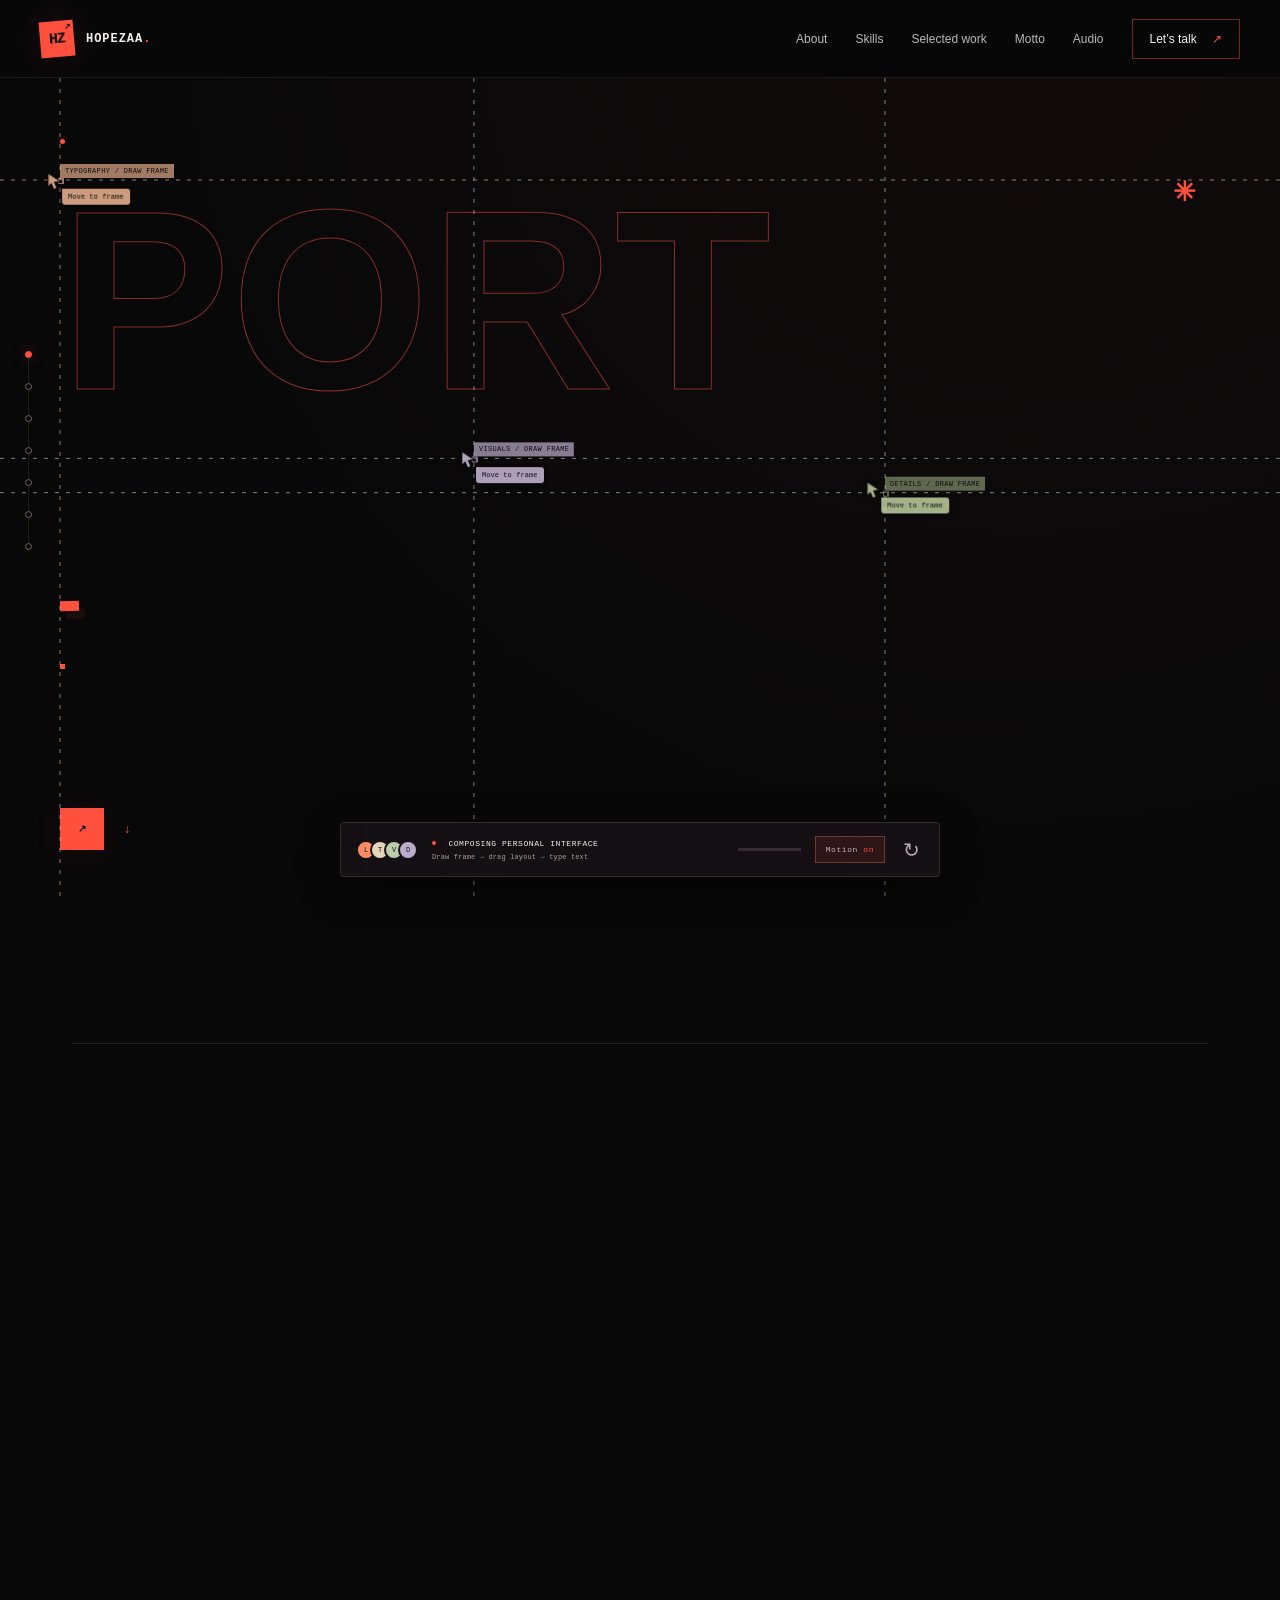
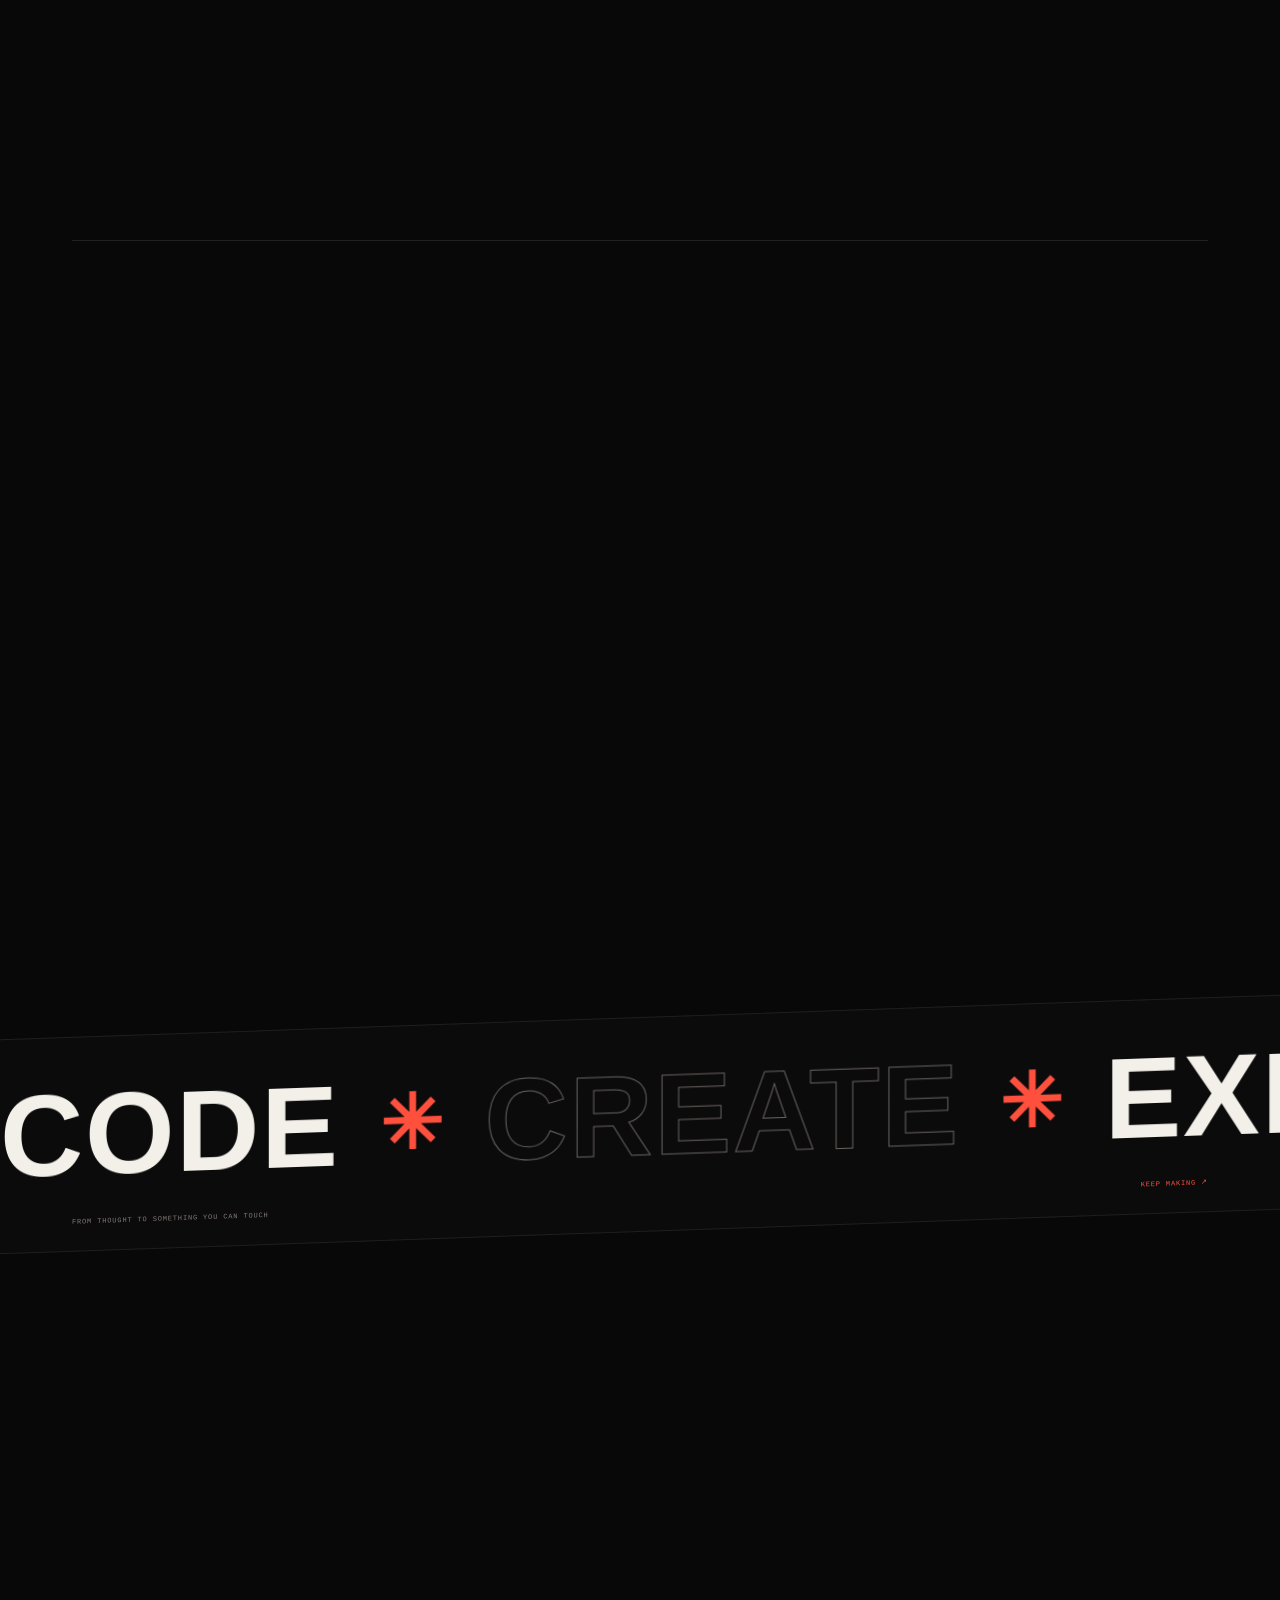
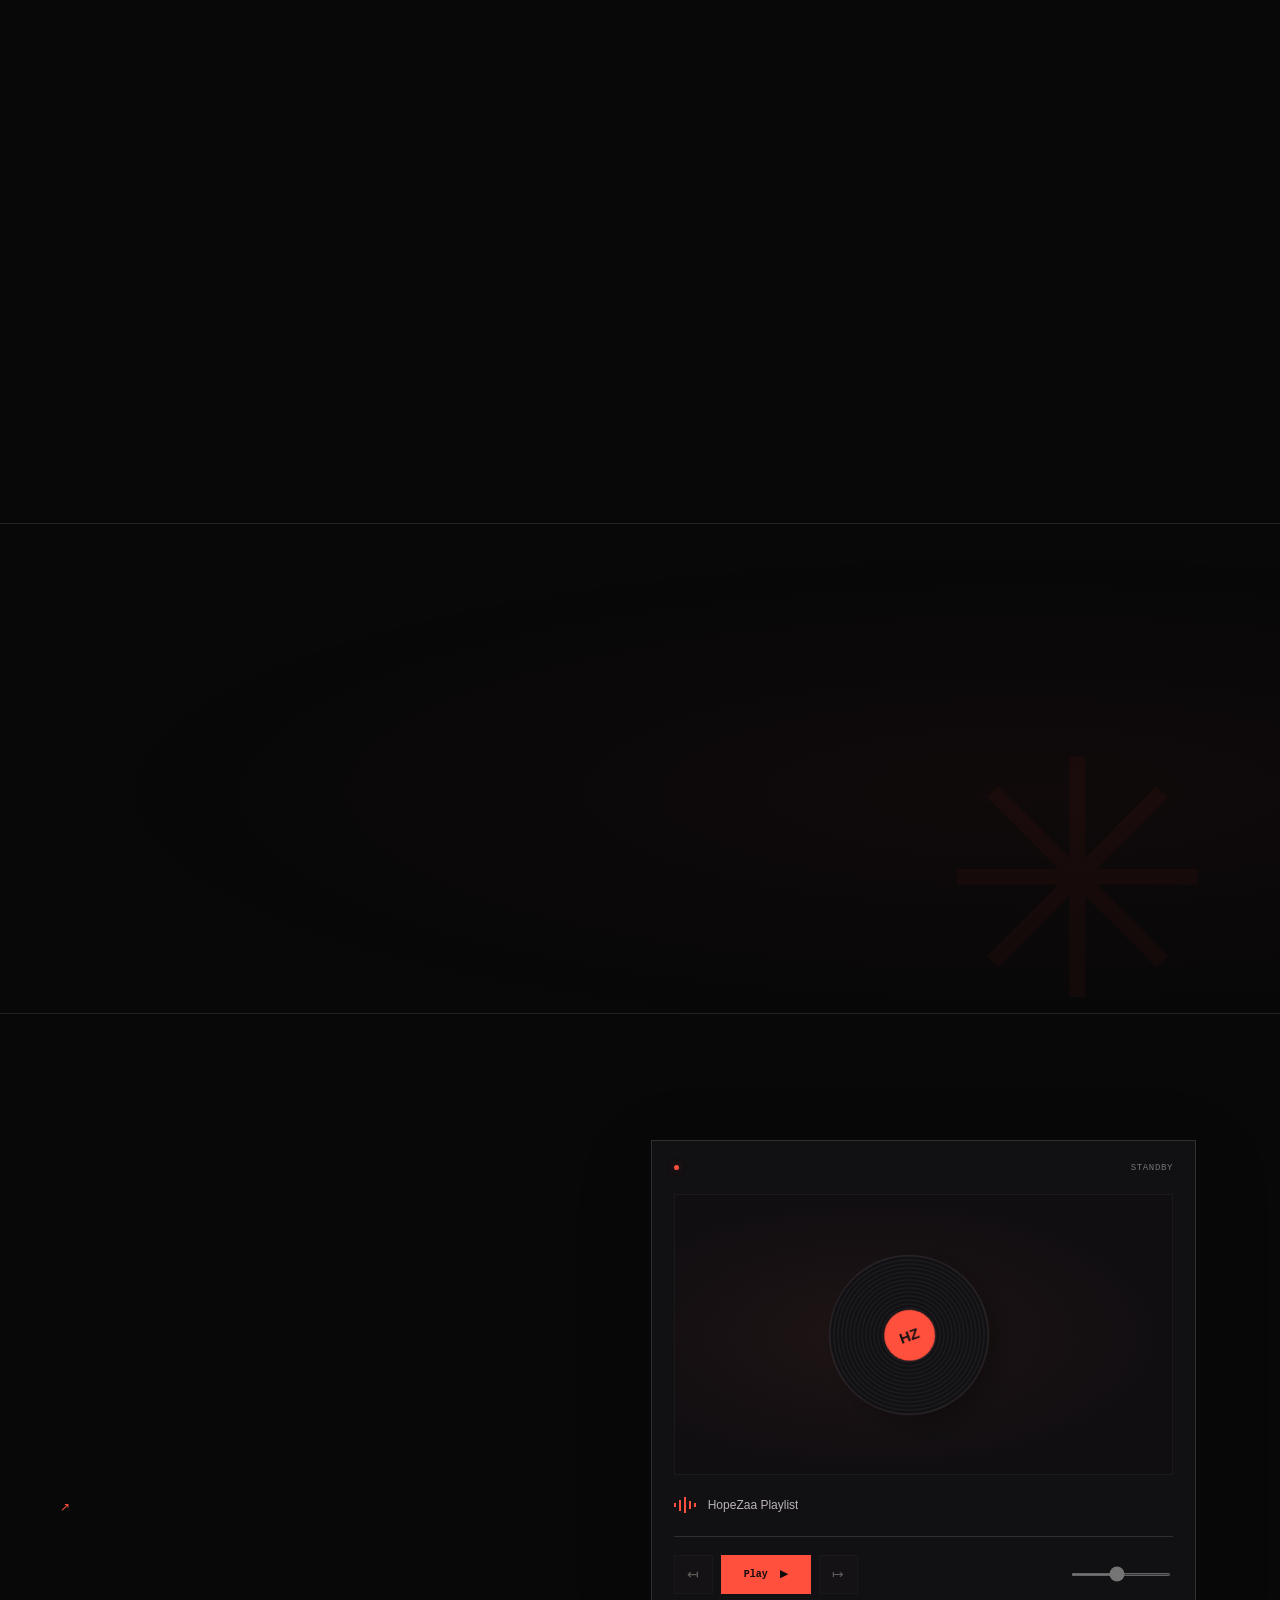
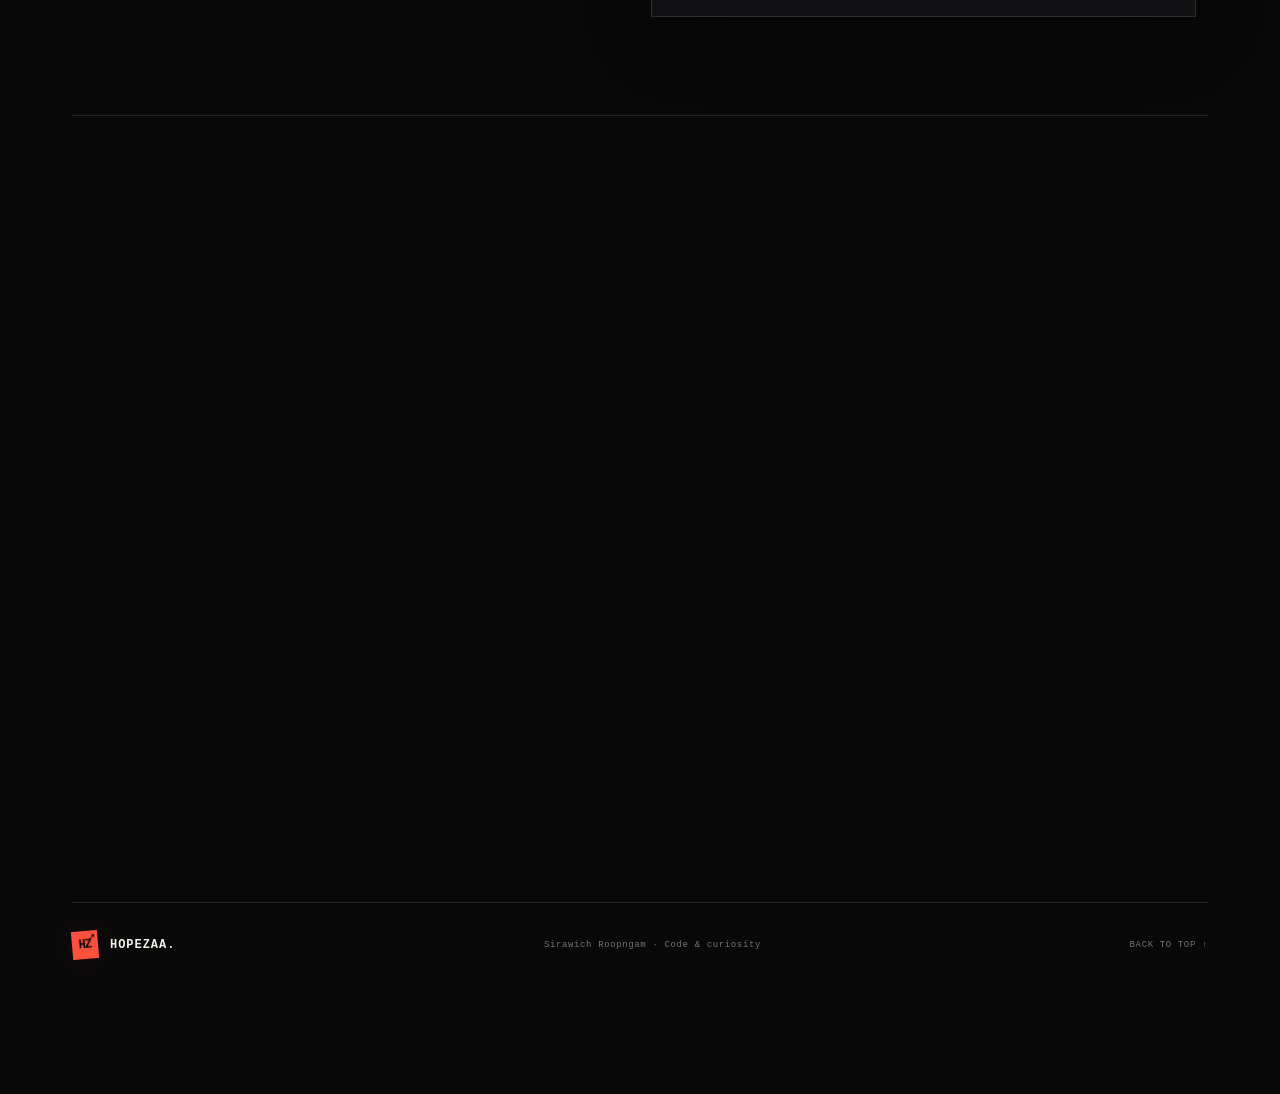
==== commit 5f78fc1e: "Replace scroll reveals with cursor drawing and live typing" ====
--- a/index.html
+++ b/index.html
@@ -16,10 +16,19 @@
       type="image/png"
     />
     <script>
-      document.documentElement.classList.add("js");
+      document.documentElement.classList.add("js", "builder-pending");
+      window.setTimeout(() => {
+        if (!document.documentElement.dataset.builderReady) {
+          document.documentElement.classList.remove(
+            "builder-pending",
+            "motion-enabled",
+          );
+          document.documentElement.classList.add("motion-disabled");
+        }
+      }, 3000);
     </script>
-    <link rel="stylesheet" href="styles.css?v=20261107-cinematic-4" />
-    <script src="script.js?v=20261107-cinematic-4" defer></script>
+    <link rel="stylesheet" href="styles.css?v=20261107-builder-1" />
+    <script src="script.js?v=20261107-builder-1" defer></script>
   </head>
   <body>
     <canvas id="scene-canvas" aria-hidden="true"></canvas>
@@ -79,28 +88,6 @@
       >
     </nav>
     <main id="main">
-      <section class="intro-stage" aria-label="Scroll to build the website">
-        <div class="intro-script" aria-hidden="true">
-          <span class="intro-caption mono"
-            >A BLANK CANVAS. AN OPEN POSSIBILITY.</span
-          >
-          <div class="intro-display">
-            <span>WATCH IT</span
-            ><span class="intro-outline"
-              >TAKE SHAPE<span class="intro-punctuation">.</span></span
-            >
-          </div>
-          <span class="intro-counter mono">SCROLL / CREATE / REPEAT</span>
-        </div>
-        <div class="intro-grid" aria-hidden="true">
-          <span class="intro-cross intro-cross-one">+</span
-          ><span class="intro-cross intro-cross-two">+</span>
-        </div>
-        <a class="intro-guide mono" href="#home"
-          ><span class="intro-line" aria-hidden="true"></span>SCROLL TO
-          BUILD<span aria-hidden="true">↓</span></a
-        >
-      </section>
       <section
         class="hero section-wrap"
         id="home"
--- a/styles.css
+++ b/styles.css
@@ -5187,3 +5187,218 @@
 .motion-disabled .intro-script {
   display: none;
 }
+
+/* A short, task-based build: the cursor draws, drags, then writes real text. */
+.js.builder-pending [data-build],
+.js.builder-pending .site-header,
+.js.builder-pending .build-dock,
+.js.builder-pending .chapter-rail {
+  opacity: 0 !important;
+}
+.js.motion-enabled [data-build] {
+  opacity: var(--part-opacity, 0);
+  translate: var(--place-x, 0px) var(--place-y, 0px);
+}
+.js.motion-enabled [data-build] > :not(.build-frame) {
+  opacity: 1;
+  clip-path: none;
+  translate: none;
+  filter: none;
+}
+.js.motion-enabled .hero-title > .hero-glyph {
+  opacity: 1;
+  transform: none;
+  translate: none;
+  clip-path: none;
+  filter: none;
+}
+.hero-glyph::after {
+  content: attr(data-typed);
+  clip-path: none;
+}
+.js.motion-enabled .hero-title > .hero-glyph[data-typed=""] {
+  opacity: 0;
+}
+.js.motion-enabled .identity-card > .identity-art {
+  opacity: 1;
+  clip-path: none;
+  filter: none;
+  translate: none;
+}
+.builder-text-host {
+  caret-color: transparent;
+}
+.builder-rig {
+  position: absolute;
+  inset: 0;
+  opacity: 0;
+  pointer-events: none;
+  overflow: hidden;
+}
+.builder-rig.is-active {
+  opacity: 1;
+}
+.builder-guides {
+  position: absolute;
+  inset: 0;
+  width: 100%;
+  height: 100%;
+  overflow: visible;
+}
+.builder-guides path {
+  fill: none;
+  stroke: var(--worker-color);
+  stroke-width: 0.6;
+  stroke-dasharray: 4 7;
+  opacity: 0.25;
+}
+.builder-frame-box,
+.builder-text-box {
+  position: absolute;
+  left: 0;
+  top: 0;
+  border: 1px solid var(--worker-color);
+  pointer-events: none;
+  transform-origin: top left;
+  background: color-mix(in srgb, var(--worker-color) 2%, transparent);
+  box-shadow: 0 0 16px color-mix(in srgb, var(--worker-color) 4%, transparent);
+}
+.builder-frame-box {
+  outline: 1px solid #08080966;
+  outline-offset: 1px;
+}
+.builder-text-box {
+  border-style: dashed;
+  background: transparent;
+  opacity: 0;
+}
+.builder-box-label {
+  position: absolute;
+  left: -1px;
+  top: -17px;
+  white-space: nowrap;
+  padding: 3px 5px;
+  background: var(--worker-color);
+  color: #131014;
+  font: 7px/1.2 var(--mono);
+  letter-spacing: 0.045em;
+  text-transform: uppercase;
+}
+.builder-text-box .builder-box-label {
+  top: -15px;
+  font-size: 6px;
+}
+.builder-handle {
+  position: absolute;
+  display: block;
+  width: 5px;
+  height: 5px;
+  background: #101011;
+  border: 1px solid var(--worker-color);
+}
+.handle-0 {
+  left: -3px;
+  top: -3px;
+}
+.handle-1 {
+  right: -3px;
+  top: -3px;
+}
+.handle-2 {
+  right: -3px;
+  bottom: -3px;
+}
+.handle-3 {
+  left: -3px;
+  bottom: -3px;
+}
+.builder-caret {
+  position: absolute;
+  left: 0;
+  top: 0;
+  width: 2px;
+  height: 16px;
+  background: var(--worker-color);
+  opacity: 0;
+  box-shadow: 0 0 7px color-mix(in srgb, var(--worker-color) 20%, transparent);
+}
+.builder-cursor {
+  transition: opacity 0.12s;
+  filter: drop-shadow(0 1px 2px #000b);
+}
+.builder-cursor .builder-ibeam {
+  display: none;
+  fill: none;
+  stroke: currentColor;
+  stroke-width: 1.5;
+}
+.builder-cursor.is-typing .builder-ibeam {
+  display: block;
+}
+.builder-cursor.is-typing .builder-arrow {
+  display: none;
+}
+.builder-cursor .agent-name {
+  font-size: 7px;
+  left: 15px;
+  top: 17px;
+  letter-spacing: 0.01em;
+  padding: 4px 6px;
+}
+.builder-click {
+  position: absolute;
+  left: -4px;
+  top: -4px;
+  width: 11px;
+  height: 11px;
+  border: 1px solid currentColor;
+  border-radius: 50%;
+  opacity: 0;
+  transform: scale(0.7);
+}
+.builder-cursor.is-pressed .builder-click {
+  opacity: 0.75;
+  transform: scale(1.35);
+  background: color-mix(in srgb, currentColor 12%, transparent);
+}
+.builder-cursor.is-pressed .builder-arrow {
+  filter: drop-shadow(0 0 4px currentColor);
+}
+.motion-disabled [data-build] {
+  translate: none;
+}
+.motion-disabled .builder-rig {
+  display: none;
+}
+@media (max-width: 640px) {
+  .builder-box-label {
+    font-size: 6px;
+    top: -15px;
+    padding: 3px 4px;
+  }
+  .builder-text-box .builder-box-label {
+    font-size: 5px;
+    top: -13px;
+  }
+  .builder-cursor .agent-name {
+    font-size: 6px;
+    left: 11px;
+    top: 13px;
+    padding: 3px 5px;
+  }
+  .builder-caret {
+    width: 1.5px;
+  }
+}
+@media (prefers-reduced-motion: reduce) {
+  .builder-rig {
+    display: none !important;
+  }
+  .js.motion-enabled [data-build] {
+    opacity: 1;
+    translate: none;
+  }
+  .js.motion-enabled .hero-title > .hero-glyph[data-typed=""] {
+    opacity: 1;
+  }
+}
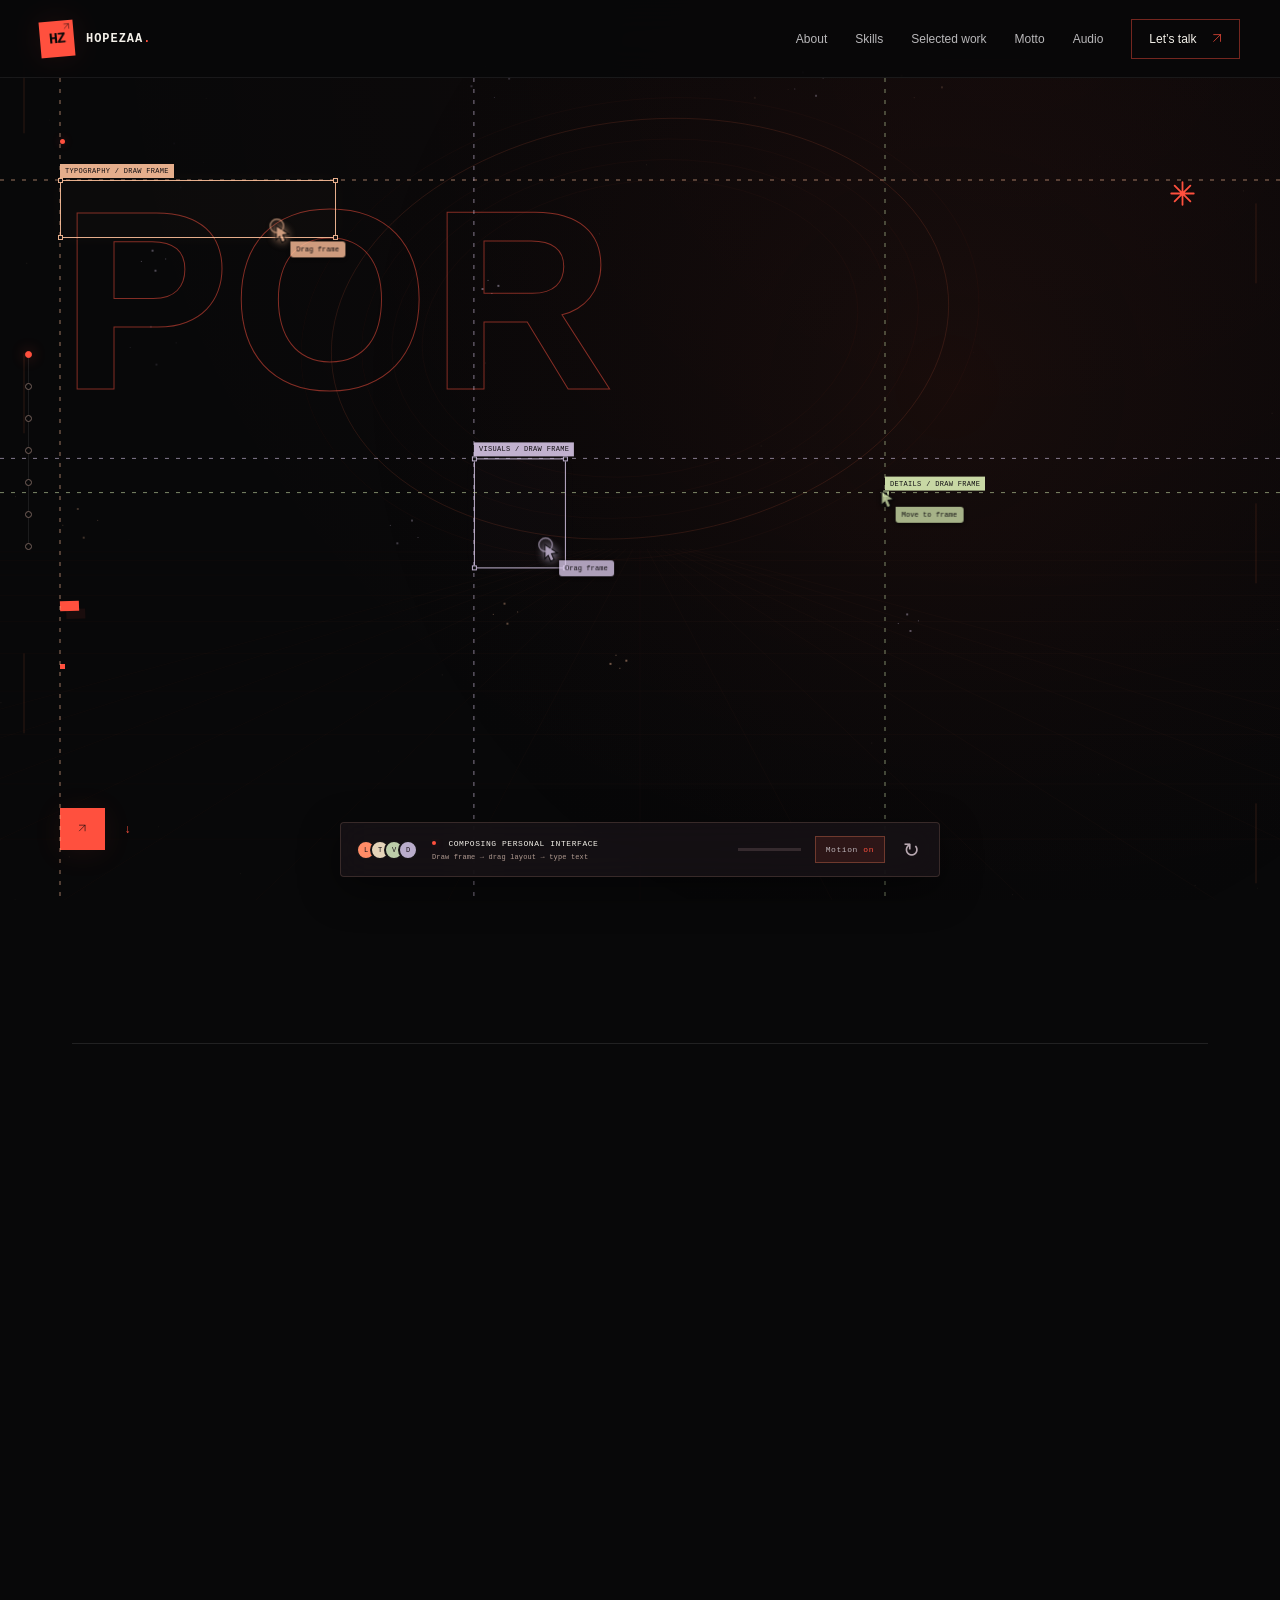
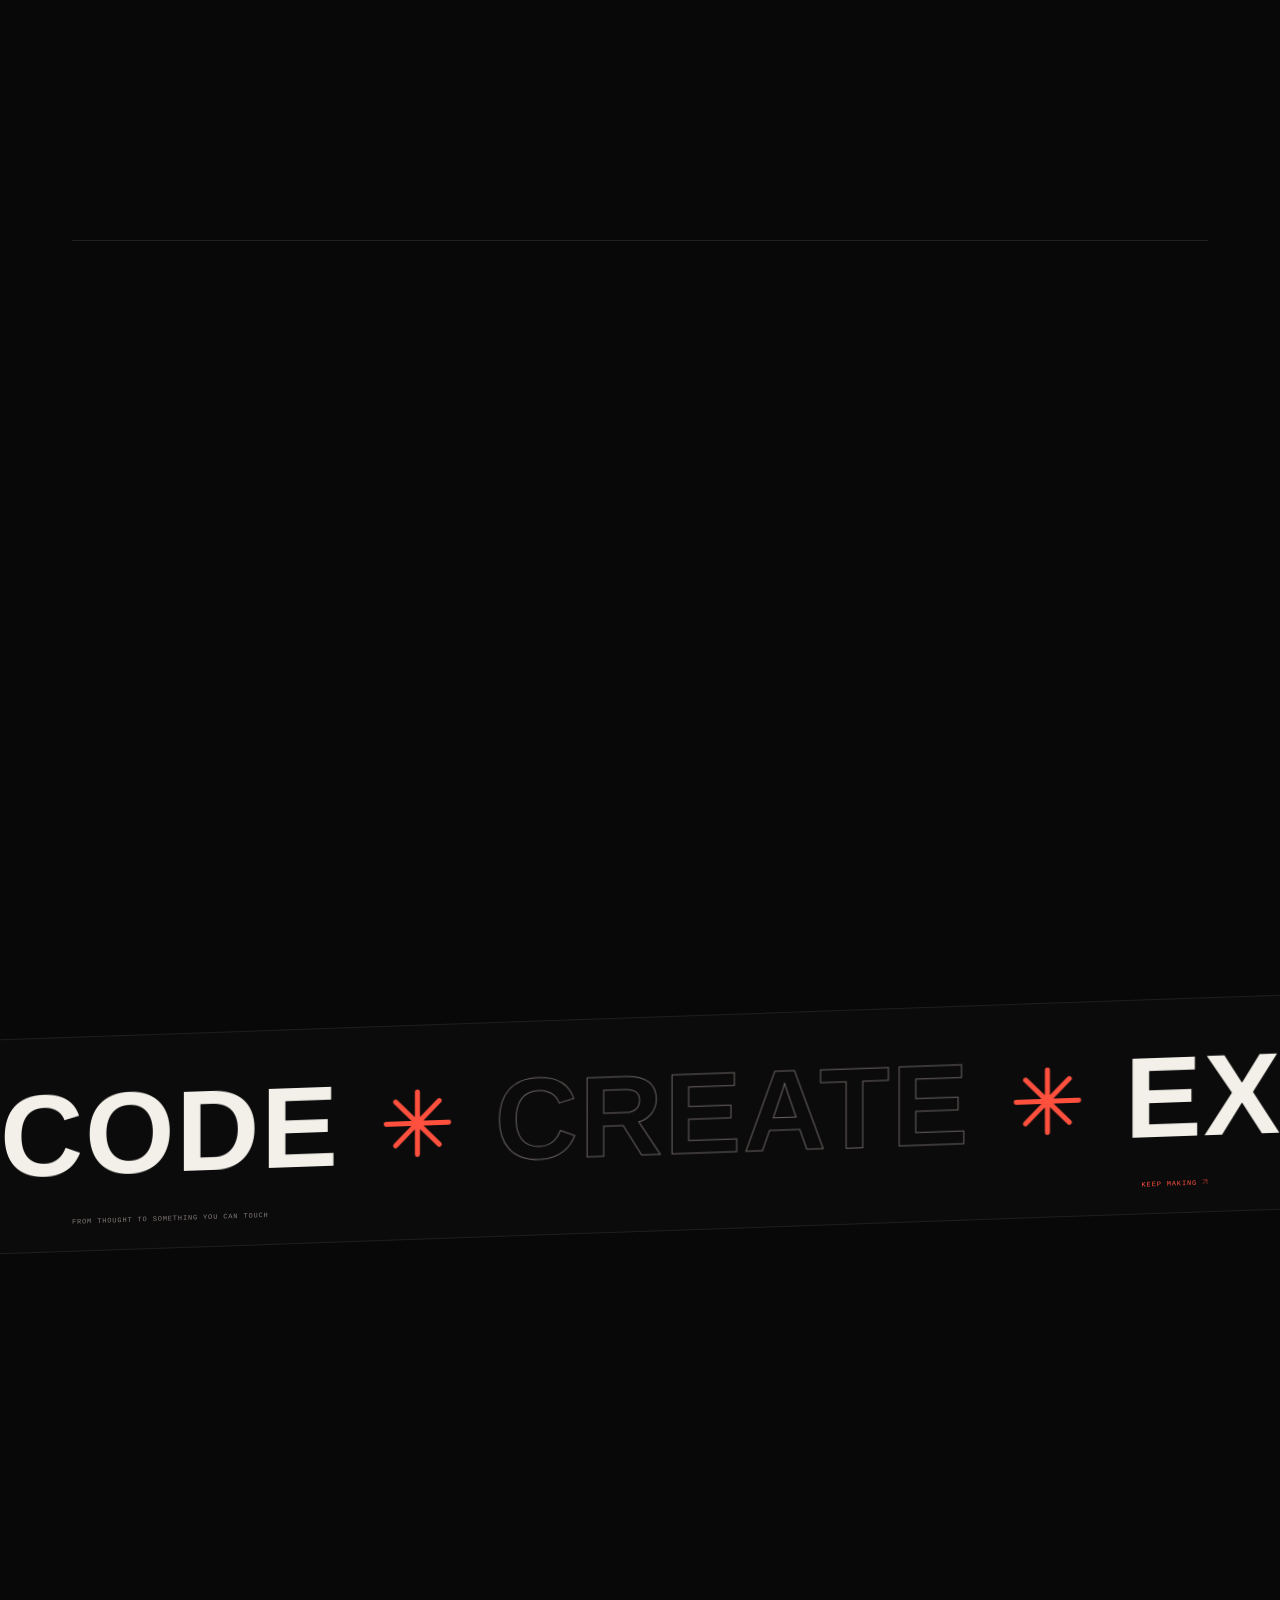
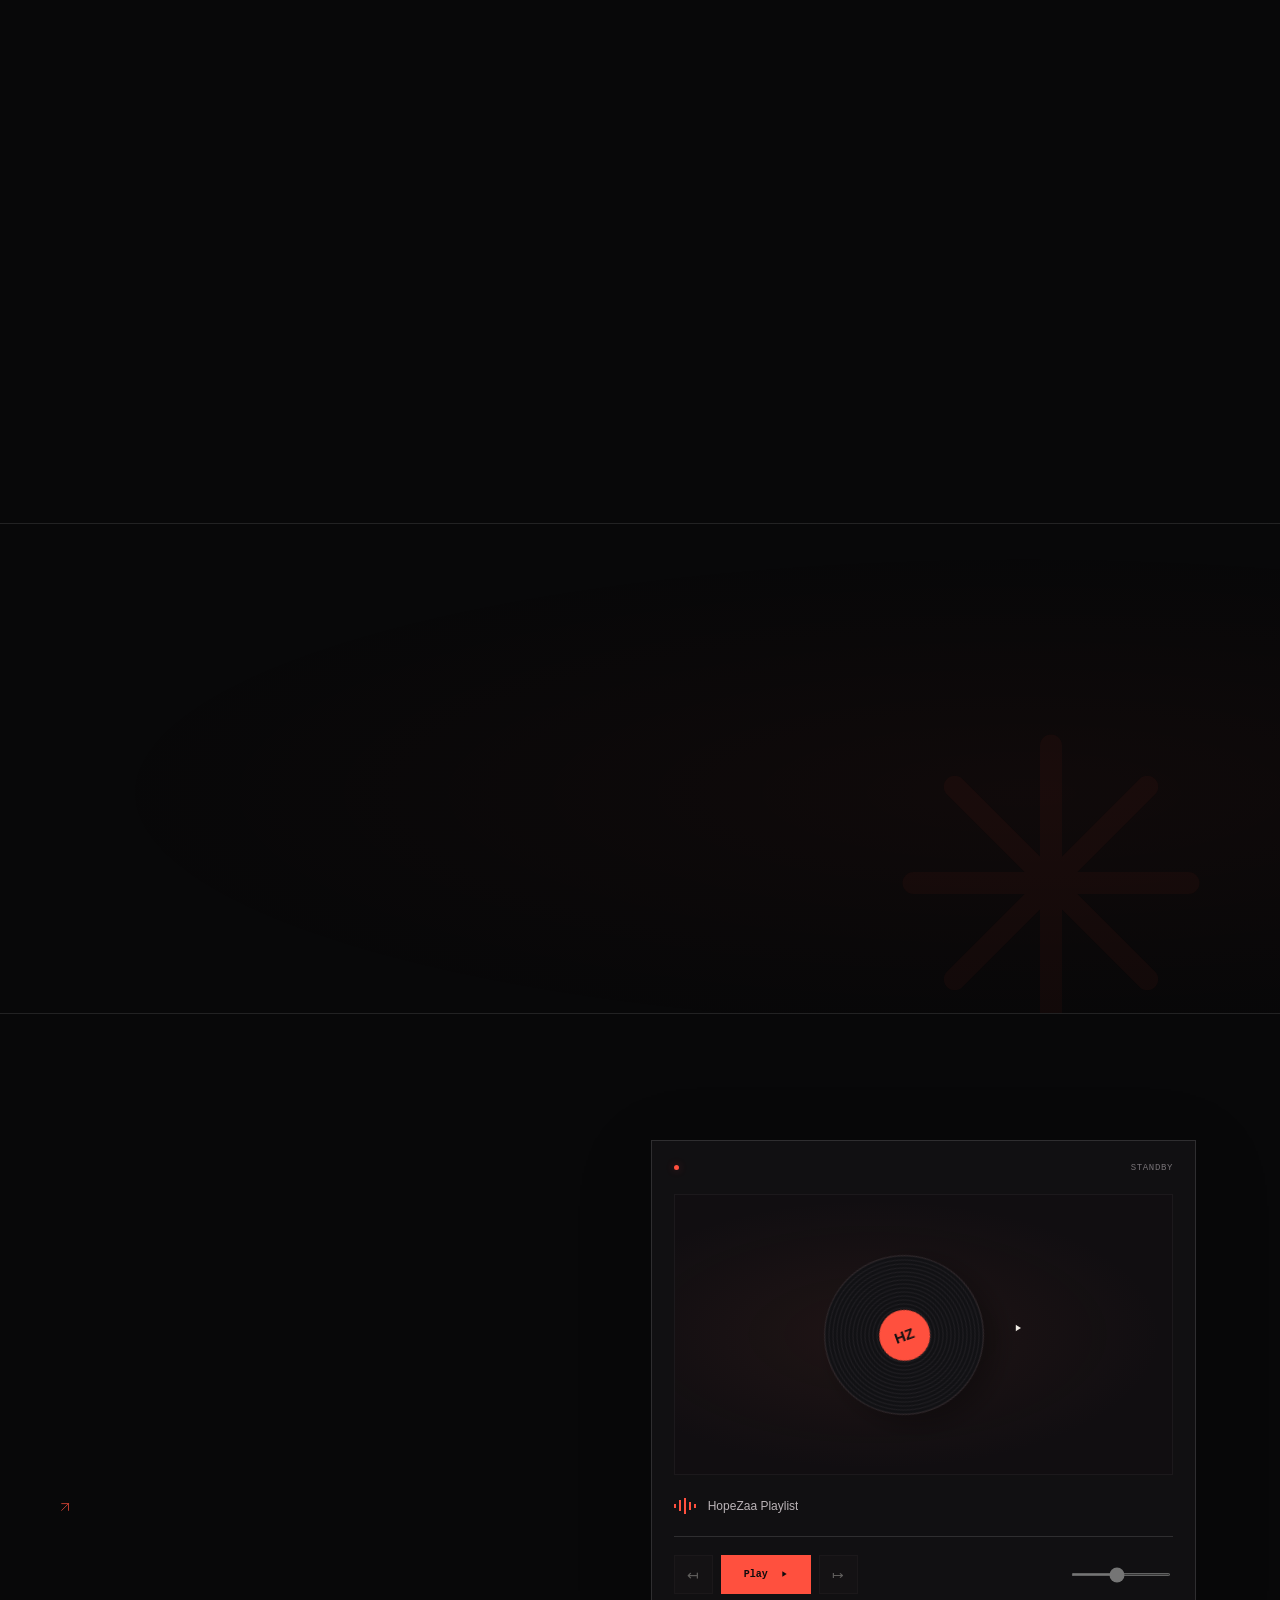
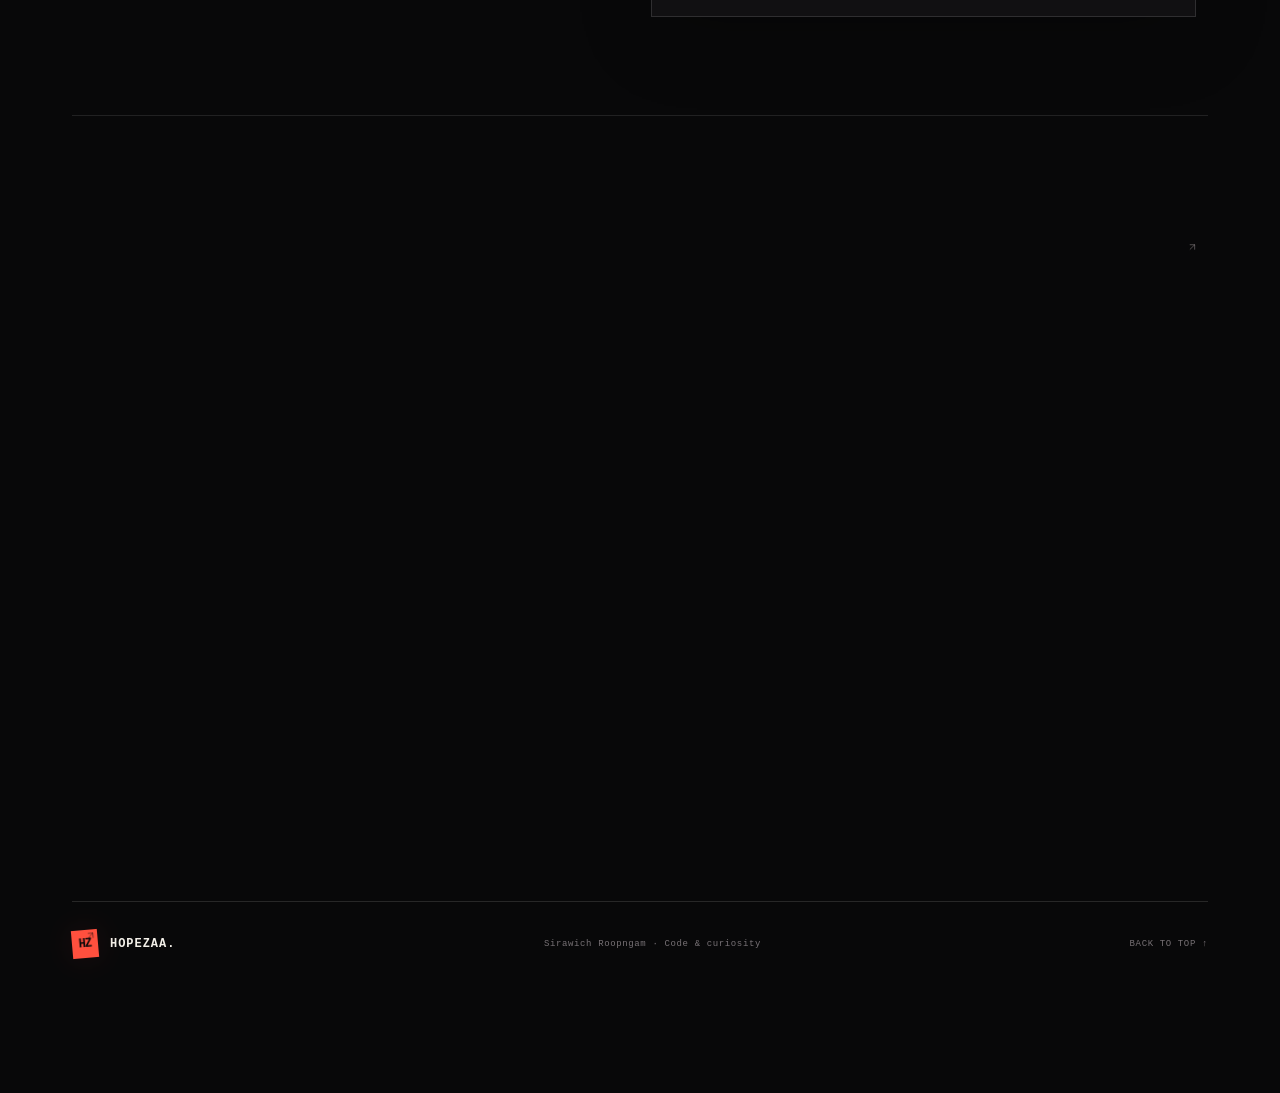
==== commit f6935a5c: "Use SVG icons to prevent mobile emoji substitution" ====
--- a/index.html
+++ b/index.html
@@ -27,8 +27,8 @@
         }
       }, 3000);
     </script>
-    <link rel="stylesheet" href="styles.css?v=20261107-builder-1" />
-    <script src="script.js?v=20261107-builder-1" defer></script>
+    <link rel="stylesheet" href="styles.css?v=20261107-svg-icons-1" />
+    <script src="script.js?v=20261107-svg-icons-1" defer></script>
   </head>
   <body>
     <canvas id="scene-canvas" aria-hidden="true"></canvas>
@@ -39,7 +39,15 @@
 
     <header class="site-header">
       <a class="brand" href="#home" aria-label="HopeZaa home"
-        ><span class="brand-mark">HZ<span>↗</span></span
+        ><span class="brand-mark"
+          >HZ<span
+            ><svg
+              class="ui-icon ui-icon-ne"
+              viewBox="0 0 24 24"
+              aria-hidden="true"
+              focusable="false"
+            >
+              <path d="M4 20 20 4M4 4h16v16"></path></svg></span></span
         ><span>HOPEZAA<span class="brand-period">.</span></span></a
       >
       <button
@@ -57,8 +65,16 @@
         ><a href="#achievement">Selected work</a><a href="#motto">Motto</a
         ><a href="#music">Audio</a
         ><a class="nav-contact" href="#contact"
-          >Let’s talk <span aria-hidden="true">↗</span></a
-        >
+          >Let’s talk
+          <span aria-hidden="true"
+            ><svg
+              class="ui-icon ui-icon-ne"
+              viewBox="0 0 24 24"
+              aria-hidden="true"
+              focusable="false"
+            >
+              <path d="M4 20 20 4M4 4h16v16"></path></svg></span
+        ></a>
       </nav>
     </header>
 
@@ -98,7 +114,15 @@
           ><span>Code. Create. Keep going.</span>
         </div>
         <h1 class="hero-title" data-build="Typography">
-          PORTFOLIO<span class="title-star" aria-hidden="true">✳</span>
+          PORTFOLIO<span class="title-star" aria-hidden="true"
+            ><svg
+              class="ui-icon ui-icon-asterisk"
+              viewBox="0 0 24 24"
+              aria-hidden="true"
+              focusable="false"
+            >
+              <path d="M12 2v20M2 12h20M5 5l14 14M5 19 19 5"></path></svg
+          ></span>
         </h1>
         <div class="hero-grid">
           <div class="hero-intro" data-build="Typography">
@@ -115,7 +139,15 @@
             </p>
             <div class="hero-actions">
               <a class="button button-red" href="#achievement"
-                >Explore my work <span aria-hidden="true">↗</span></a
+                >Explore my work
+                <span aria-hidden="true"
+                  ><svg
+                    class="ui-icon ui-icon-ne"
+                    viewBox="0 0 24 24"
+                    aria-hidden="true"
+                    focusable="false"
+                  >
+                    <path d="M4 20 20 4M4 4h16v16"></path></svg></span></a
               ><a class="text-link" href="#profile"
                 >A little about me <span aria-hidden="true">↓</span></a
               >
@@ -123,7 +155,16 @@
           </div>
           <div class="identity-card" data-build="Visuals">
             <div class="identity-top mono">
-              <span>01 / THE PERSON</span><span aria-hidden="true">↗</span>
+              <span>01 / THE PERSON</span
+              ><span aria-hidden="true"
+                ><svg
+                  class="ui-icon ui-icon-ne"
+                  viewBox="0 0 24 24"
+                  aria-hidden="true"
+                  focusable="false"
+                >
+                  <path d="M4 20 20 4M4 4h16v16"></path></svg
+              ></span>
             </div>
             <div class="identity-art" aria-hidden="true">
               <div class="art-grid"></div>
@@ -151,7 +192,15 @@
           >
             <div class="aside-heading mono">
               <span><i class="status-dot"></i> PROFILE ONLINE</span
-              ><span>↗</span>
+              ><span
+                ><svg
+                  class="ui-icon ui-icon-ne"
+                  viewBox="0 0 24 24"
+                  aria-hidden="true"
+                  focusable="false"
+                >
+                  <path d="M4 20 20 4M4 4h16v16"></path></svg
+              ></span>
             </div>
             <h3>Always curious.<br />Always building.</h3>
             <p>
@@ -174,8 +223,16 @@
               href="https://github.com/HopeZaa"
               target="_blank"
               rel="noreferrer"
-              >GITHUB / HOPEZAA <span aria-hidden="true">↗</span></a
-            >
+              >GITHUB / HOPEZAA
+              <span aria-hidden="true"
+                ><svg
+                  class="ui-icon ui-icon-ne"
+                  viewBox="0 0 24 24"
+                  aria-hidden="true"
+                  focusable="false"
+                >
+                  <path d="M4 20 20 4M4 4h16v16"></path></svg></span
+            ></a>
           </aside>
         </div>
         <div class="hero-bottom" data-build="Details">
@@ -222,8 +279,16 @@
               interaction.
             </p>
             <a class="text-link" href="#contact"
-              >Connect With HopeZaa <span aria-hidden="true">↗</span></a
-            >
+              >Connect With HopeZaa
+              <span aria-hidden="true"
+                ><svg
+                  class="ui-icon ui-icon-ne"
+                  viewBox="0 0 24 24"
+                  aria-hidden="true"
+                  focusable="false"
+                >
+                  <path d="M4 20 20 4M4 4h16v16"></path></svg></span
+            ></a>
           </div>
           <dl class="profile-details" data-build="Details">
             <div>
@@ -329,14 +394,65 @@
 
       <div class="kinetic-ribbon" aria-hidden="true">
         <div class="ribbon-track">
-          <span>CODE</span><i>✳</i><span class="ribbon-outline">CREATE</span
-          ><i>✳</i><span>EXPLORE</span><i>✳</i
-          ><span class="ribbon-outline">REPEAT</span><i>✳</i><span>CODE</span
-          ><i>✳</i><span class="ribbon-outline">CREATE</span>
+          <span>CODE</span
+          ><i
+            ><svg
+              class="ui-icon ui-icon-asterisk"
+              viewBox="0 0 24 24"
+              aria-hidden="true"
+              focusable="false"
+            >
+              <path d="M12 2v20M2 12h20M5 5l14 14M5 19 19 5"></path></svg></i
+          ><span class="ribbon-outline">CREATE</span
+          ><i
+            ><svg
+              class="ui-icon ui-icon-asterisk"
+              viewBox="0 0 24 24"
+              aria-hidden="true"
+              focusable="false"
+            >
+              <path d="M12 2v20M2 12h20M5 5l14 14M5 19 19 5"></path></svg></i
+          ><span>EXPLORE</span
+          ><i
+            ><svg
+              class="ui-icon ui-icon-asterisk"
+              viewBox="0 0 24 24"
+              aria-hidden="true"
+              focusable="false"
+            >
+              <path d="M12 2v20M2 12h20M5 5l14 14M5 19 19 5"></path></svg></i
+          ><span class="ribbon-outline">REPEAT</span
+          ><i
+            ><svg
+              class="ui-icon ui-icon-asterisk"
+              viewBox="0 0 24 24"
+              aria-hidden="true"
+              focusable="false"
+            >
+              <path d="M12 2v20M2 12h20M5 5l14 14M5 19 19 5"></path></svg></i
+          ><span>CODE</span
+          ><i
+            ><svg
+              class="ui-icon ui-icon-asterisk"
+              viewBox="0 0 24 24"
+              aria-hidden="true"
+              focusable="false"
+            >
+              <path d="M12 2v20M2 12h20M5 5l14 14M5 19 19 5"></path></svg></i
+          ><span class="ribbon-outline">CREATE</span>
         </div>
         <div class="ribbon-caption mono">
           <span>FROM THOUGHT TO SOMETHING YOU CAN TOUCH</span
-          ><span>KEEP MAKING ↗</span>
+          ><span
+            >KEEP MAKING
+            <svg
+              class="ui-icon ui-icon-ne"
+              viewBox="0 0 24 24"
+              aria-hidden="true"
+              focusable="false"
+            >
+              <path d="M4 20 20 4M4 4h16v16"></path></svg
+          ></span>
         </div>
       </div>
       <section
@@ -367,7 +483,14 @@
                 ><span class="portfolio-window-bar"
                   ><i></i><i></i><i></i><span>hopezaa / portfolio</span></span
                 ><span class="portfolio-window-title"
-                  >HOPEZAA<span>↗</span></span
+                  >HOPEZAA<span
+                    ><svg
+                      class="ui-icon ui-icon-ne"
+                      viewBox="0 0 24 24"
+                      aria-hidden="true"
+                      focusable="false"
+                    >
+                      <path d="M4 20 20 4M4 4h16v16"></path></svg></span></span
                 ><span class="portfolio-window-rule"></span
                 ><span class="portfolio-window-grid"
                   ><i></i><i></i><i></i></span></span
@@ -375,9 +498,16 @@
               ><span class="portfolio-art-title">MAKE<br /><i>IT REAL.</i></span
               ><span class="art-code mono"
                 >&lt;ideas&gt; → &lt;experiences&gt;</span
-              ><span class="art-arrow">↗</span>
-            </div></a
-          >
+              ><span class="art-arrow"
+                ><svg
+                  class="ui-icon ui-icon-ne"
+                  viewBox="0 0 24 24"
+                  aria-hidden="true"
+                  focusable="false"
+                >
+                  <path d="M4 20 20 4M4 4h16v16"></path></svg
+              ></span></div
+          ></a>
           <div class="featured-copy">
             <p class="eyebrow">01 / Featured</p>
             <h3>Portfolio<span class="red-text">.</span></h3>
@@ -387,7 +517,15 @@
               href="https://hopezaa.github.io/Portfolio/"
               target="_blank"
               rel="noreferrer"
-              >Open Project <span aria-hidden="true">↗</span></a
+              >Open Project
+              <span aria-hidden="true"
+                ><svg
+                  class="ui-icon ui-icon-ne"
+                  viewBox="0 0 24 24"
+                  aria-hidden="true"
+                  focusable="false"
+                >
+                  <path d="M4 20 20 4M4 4h16v16"></path></svg></span></a
             ><span class="featured-footnote mono"
               >THE COLLECTION / HOPEZAA</span
             >
@@ -420,8 +558,15 @@
               <p>View the BornToDev Devlab profile.</p>
             </div>
             <span class="project-type mono">Open Profile</span
-            ><span class="project-arrow" aria-hidden="true">↗</span></a
-          >
+            ><span class="project-arrow" aria-hidden="true"
+              ><svg
+                class="ui-icon ui-icon-ne"
+                viewBox="0 0 24 24"
+                aria-hidden="true"
+                focusable="false"
+              >
+                <path d="M4 20 20 4M4 4h16v16"></path></svg></span
+          ></a>
           <a
             class="project-row project-git"
             data-build="Details"
@@ -454,8 +599,15 @@
               <p>View the HopeZaa GitHub profile.</p>
             </div>
             <span class="project-type mono">Open GitHub</span
-            ><span class="project-arrow" aria-hidden="true">↗</span></a
-          >
+            ><span class="project-arrow" aria-hidden="true"
+              ><svg
+                class="ui-icon ui-icon-ne"
+                viewBox="0 0 24 24"
+                aria-hidden="true"
+                focusable="false"
+              >
+                <path d="M4 20 20 4M4 4h16v16"></path></svg></span
+          ></a>
           <a
             class="project-row project-calc"
             data-build="Layout"
@@ -479,8 +631,15 @@
               <p>Explore the ComProg-Cal project.</p>
             </div>
             <span class="project-type mono">Open Project</span
-            ><span class="project-arrow" aria-hidden="true">↗</span></a
-          >
+            ><span class="project-arrow" aria-hidden="true"
+              ><svg
+                class="ui-icon ui-icon-ne"
+                viewBox="0 0 24 24"
+                aria-hidden="true"
+                focusable="false"
+              >
+                <path d="M4 20 20 4M4 4h16v16"></path></svg></span
+          ></a>
           <a
             class="project-row project-gate"
             data-build="Typography"
@@ -494,16 +653,29 @@
               ><span class="gate-portal gate-front"></span
               ><span class="gate-core"></span
               ><span class="preview-caption mono"
-                >AN OPEN POSSIBILITY ↗</span
-              ></span
+                >AN OPEN POSSIBILITY
+                <svg
+                  class="ui-icon ui-icon-ne"
+                  viewBox="0 0 24 24"
+                  aria-hidden="true"
+                  focusable="false"
+                >
+                  <path d="M4 20 20 4M4 4h16v16"></path></svg></span></span
             ><span class="project-number mono">05</span>
             <div class="project-name">
               <h3>CU-Gate</h3>
               <p>Explore the CU-Gate project.</p>
             </div>
             <span class="project-type mono">Open Project</span
-            ><span class="project-arrow" aria-hidden="true">↗</span></a
-          >
+            ><span class="project-arrow" aria-hidden="true"
+              ><svg
+                class="ui-icon ui-icon-ne"
+                viewBox="0 0 24 24"
+                aria-hidden="true"
+                focusable="false"
+              >
+                <path d="M4 20 20 4M4 4h16v16"></path></svg></span
+          ></a>
           <a
             class="project-row project-graph"
             data-build="Details"
@@ -542,8 +714,15 @@
               <p>View the Graph-Algo repository on GitHub.</p>
             </div>
             <span class="project-type mono">Open Repository</span
-            ><span class="project-arrow" aria-hidden="true">↗</span></a
-          >
+            ><span class="project-arrow" aria-hidden="true"
+              ><svg
+                class="ui-icon ui-icon-ne"
+                viewBox="0 0 24 24"
+                aria-hidden="true"
+                focusable="false"
+              >
+                <path d="M4 20 20 4M4 4h16v16"></path></svg></span
+          ></a>
           <a
             class="project-row project-borrow"
             data-build="Visuals"
@@ -552,7 +731,15 @@
             rel="noreferrer"
             ><span class="project-preview visual-borrow" aria-hidden="true"
               ><span class="borrow-card borrow-back"
-                ><i>↗</i><span></span><span></span></span
+                ><i
+                  ><svg
+                    class="ui-icon ui-icon-ne"
+                    viewBox="0 0 24 24"
+                    aria-hidden="true"
+                    focusable="false"
+                  >
+                    <path d="M4 20 20 4M4 4h16v16"></path></svg></i
+                ><span></span><span></span></span
               ><span class="borrow-card borrow-middle"
                 ><i>⇄</i><span></span><span></span></span
               ><span class="borrow-card borrow-front"
@@ -565,8 +752,15 @@
               <p>Explore the CU-Borrow project.</p>
             </div>
             <span class="project-type mono">Open Project</span
-            ><span class="project-arrow" aria-hidden="true">↗</span></a
-          >
+            ><span class="project-arrow" aria-hidden="true"
+              ><svg
+                class="ui-icon ui-icon-ne"
+                viewBox="0 0 24 24"
+                aria-hidden="true"
+                focusable="false"
+              >
+                <path d="M4 20 20 4M4 4h16v16"></path></svg></span
+          ></a>
           <a
             class="project-row project-algo"
             data-build="Layout"
@@ -588,8 +782,15 @@
               <p>Explore the Algorithm project.</p>
             </div>
             <span class="project-type mono">Open Project</span
-            ><span class="project-arrow" aria-hidden="true">↗</span></a
-          >
+            ><span class="project-arrow" aria-hidden="true"
+              ><svg
+                class="ui-icon ui-icon-ne"
+                viewBox="0 0 24 24"
+                aria-hidden="true"
+                focusable="false"
+              >
+                <path d="M4 20 20 4M4 4h16v16"></path></svg></span
+          ></a>
         </div>
       </section>
 
@@ -610,7 +811,15 @@
             <span class="signature-line"></span> HOPEZAA
           </div>
         </div>
-        <span class="motto-asterisk" aria-hidden="true">✳</span>
+        <span class="motto-asterisk" aria-hidden="true"
+          ><svg
+            class="ui-icon ui-icon-asterisk"
+            viewBox="0 0 24 24"
+            aria-hidden="true"
+            focusable="false"
+          >
+            <path d="M12 2v20M2 12h20M5 5l14 14M5 19 19 5"></path></svg
+        ></span>
       </section>
 
       <section
@@ -629,8 +838,16 @@
               href="https://www.youtube.com/playlist?list=PLHwpzHeYmNyQuXnQdnCLgUq8J4LlAY1h4"
               target="_blank"
               rel="noreferrer"
-              >Open playlist on YouTube <span aria-hidden="true">↗</span></a
-            >
+              >Open playlist on YouTube
+              <span aria-hidden="true"
+                ><svg
+                  class="ui-icon ui-icon-ne"
+                  viewBox="0 0 24 24"
+                  aria-hidden="true"
+                  focusable="false"
+                >
+                  <path d="M4 20 20 4M4 4h16v16"></path></svg></span
+            ></a>
           </div>
           <div class="music-shell" data-build="Visuals">
             <div class="music-heading mono">
@@ -650,7 +867,18 @@
               >
                 <span class="record" aria-hidden="true"><span>HZ</span></span
                 ><span class="cover-copy mono"
-                  >YOUR SOUNDTRACK <span>▶ Load playlist</span></span
+                  >YOUR SOUNDTRACK
+                  <span
+                    ><svg
+                      class="ui-icon ui-icon-play"
+                      viewBox="0 0 24 24"
+                      aria-hidden="true"
+                      focusable="false"
+                    >
+                      <path d="M7 4v16l13-8Z"></path>
+                    </svg>
+                    Load playlist</span
+                  ></span
                 >
               </button>
             </div>
@@ -674,7 +902,16 @@
                 id="play-toggle"
                 aria-label="Load and play music"
               >
-                Play <span aria-hidden="true">▶</span></button
+                Play
+                <span aria-hidden="true"
+                  ><svg
+                    class="ui-icon ui-icon-play"
+                    viewBox="0 0 24 24"
+                    aria-hidden="true"
+                    focusable="false"
+                  >
+                    <path d="M7 4v16l13-8Z"></path></svg
+                ></span></button
               ><button
                 type="button"
                 id="next-track"
@@ -705,20 +942,45 @@
       >
         <div class="contact-top" data-build="Details">
           <p class="eyebrow"><span>06 /</span> Contact</p>
-          <span class="mono">LET’S MAKE A CONNECTION ↗</span>
+          <span class="mono"
+            >LET’S MAKE A CONNECTION
+            <svg
+              class="ui-icon ui-icon-ne"
+              viewBox="0 0 24 24"
+              aria-hidden="true"
+              focusable="false"
+            >
+              <path d="M4 20 20 4M4 4h16v16"></path></svg
+          ></span>
         </div>
         <div class="contact-heading" data-build="Typography">
           <h2>
             Good things start<br />with a <em>hello.</em
-            ><span class="red-text">↗</span>
+            ><span class="red-text"
+              ><svg
+                class="ui-icon ui-icon-ne"
+                viewBox="0 0 24 24"
+                aria-hidden="true"
+                focusable="false"
+              >
+                <path d="M4 20 20 4M4 4h16v16"></path></svg
+            ></span>
           </h2>
           <a
             class="contact-email"
             href="https://mail.google.com/mail/u/0/?fs=1&amp;to=hoperoopngam@gmail.com&amp;tf=cm"
             target="_blank"
             rel="noreferrer"
-            >hoperoopngam@gmail.com <span aria-hidden="true">↗</span></a
-          >
+            >hoperoopngam@gmail.com
+            <span aria-hidden="true"
+              ><svg
+                class="ui-icon ui-icon-ne"
+                viewBox="0 0 24 24"
+                aria-hidden="true"
+                focusable="false"
+              >
+                <path d="M4 20 20 4M4 4h16v16"></path></svg></span
+          ></a>
         </div>
         <div class="contact-grid">
           <a
@@ -728,7 +990,15 @@
             target="_blank"
             rel="noreferrer"
             ><span class="contact-code mono"
-              >GH <span aria-hidden="true">↗</span></span
+              >GH
+              <span aria-hidden="true"
+                ><svg
+                  class="ui-icon ui-icon-ne"
+                  viewBox="0 0 24 24"
+                  aria-hidden="true"
+                  focusable="false"
+                >
+                  <path d="M4 20 20 4M4 4h16v16"></path></svg></span></span
             ><strong>GitHub</strong><small>github.com/HopeZaa</small></a
           ><a
             class="contact-link"
@@ -737,7 +1007,15 @@
             target="_blank"
             rel="noreferrer"
             ><span class="contact-code mono"
-              >GM <span aria-hidden="true">↗</span></span
+              >GM
+              <span aria-hidden="true"
+                ><svg
+                  class="ui-icon ui-icon-ne"
+                  viewBox="0 0 24 24"
+                  aria-hidden="true"
+                  focusable="false"
+                >
+                  <path d="M4 20 20 4M4 4h16v16"></path></svg></span></span
             ><strong>Gmail</strong><small>hoperoopngam@gmail.com</small></a
           ><a
             class="contact-link"
@@ -746,7 +1024,15 @@
             target="_blank"
             rel="noreferrer"
             ><span class="contact-code mono"
-              >FB <span aria-hidden="true">↗</span></span
+              >FB
+              <span aria-hidden="true"
+                ><svg
+                  class="ui-icon ui-icon-ne"
+                  viewBox="0 0 24 24"
+                  aria-hidden="true"
+                  focusable="false"
+                >
+                  <path d="M4 20 20 4M4 4h16v16"></path></svg></span></span
             ><strong>Facebook</strong><small>im.hxpe</small></a
           ><a
             class="contact-link"
@@ -755,7 +1041,15 @@
             target="_blank"
             rel="noreferrer"
             ><span class="contact-code mono"
-              >IG <span aria-hidden="true">↗</span></span
+              >IG
+              <span aria-hidden="true"
+                ><svg
+                  class="ui-icon ui-icon-ne"
+                  viewBox="0 0 24 24"
+                  aria-hidden="true"
+                  focusable="false"
+                >
+                  <path d="M4 20 20 4M4 4h16v16"></path></svg></span></span
             ><strong>Instagram</strong><small>im._hxpe</small></a
           >
         </div>
@@ -764,7 +1058,15 @@
 
     <footer class="site-footer section-wrap">
       <a class="brand footer-brand" href="#home"
-        ><span class="brand-mark">HZ<span>↗</span></span
+        ><span class="brand-mark"
+          >HZ<span
+            ><svg
+              class="ui-icon ui-icon-ne"
+              viewBox="0 0 24 24"
+              aria-hidden="true"
+              focusable="false"
+            >
+              <path d="M4 20 20 4M4 4h16v16"></path></svg></span></span
         ><span>HOPEZAA.</span></a
       >
       <p class="mono">Sirawich Roopngam · Code &amp; curiosity</p>
--- a/styles.css
+++ b/styles.css
@@ -5402,3 +5402,50 @@
     opacity: 1;
   }
 }
+
+/* Vector icons keep iOS/Android emoji fonts out of decorative UI. */
+.ui-icon {
+  display: inline-block;
+  width: 0.85em;
+  height: 1em;
+  flex-shrink: 0;
+  vertical-align: -0.12em;
+  fill: none;
+  stroke: currentColor;
+  stroke-width: 1.7;
+  stroke-linecap: round;
+  stroke-linejoin: round;
+  pointer-events: none;
+}
+.ui-icon-asterisk {
+  width: 1em;
+  stroke-width: 1.6;
+}
+.ui-icon-play {
+  width: 0.8em;
+  fill: currentColor;
+  stroke: none;
+}
+.ui-icon-pause {
+  width: 0.8em;
+  stroke-width: 3;
+}
+.title-star,
+.motto-asterisk {
+  display: block;
+  width: 1em;
+  height: 1em;
+  line-height: 0;
+}
+.title-star > .ui-icon,
+.motto-asterisk > .ui-icon {
+  display: block;
+  width: 100%;
+  height: 100%;
+}
+.ribbon-track > i {
+  display: inline-flex;
+  align-items: center;
+  justify-content: center;
+  flex-shrink: 0;
+}
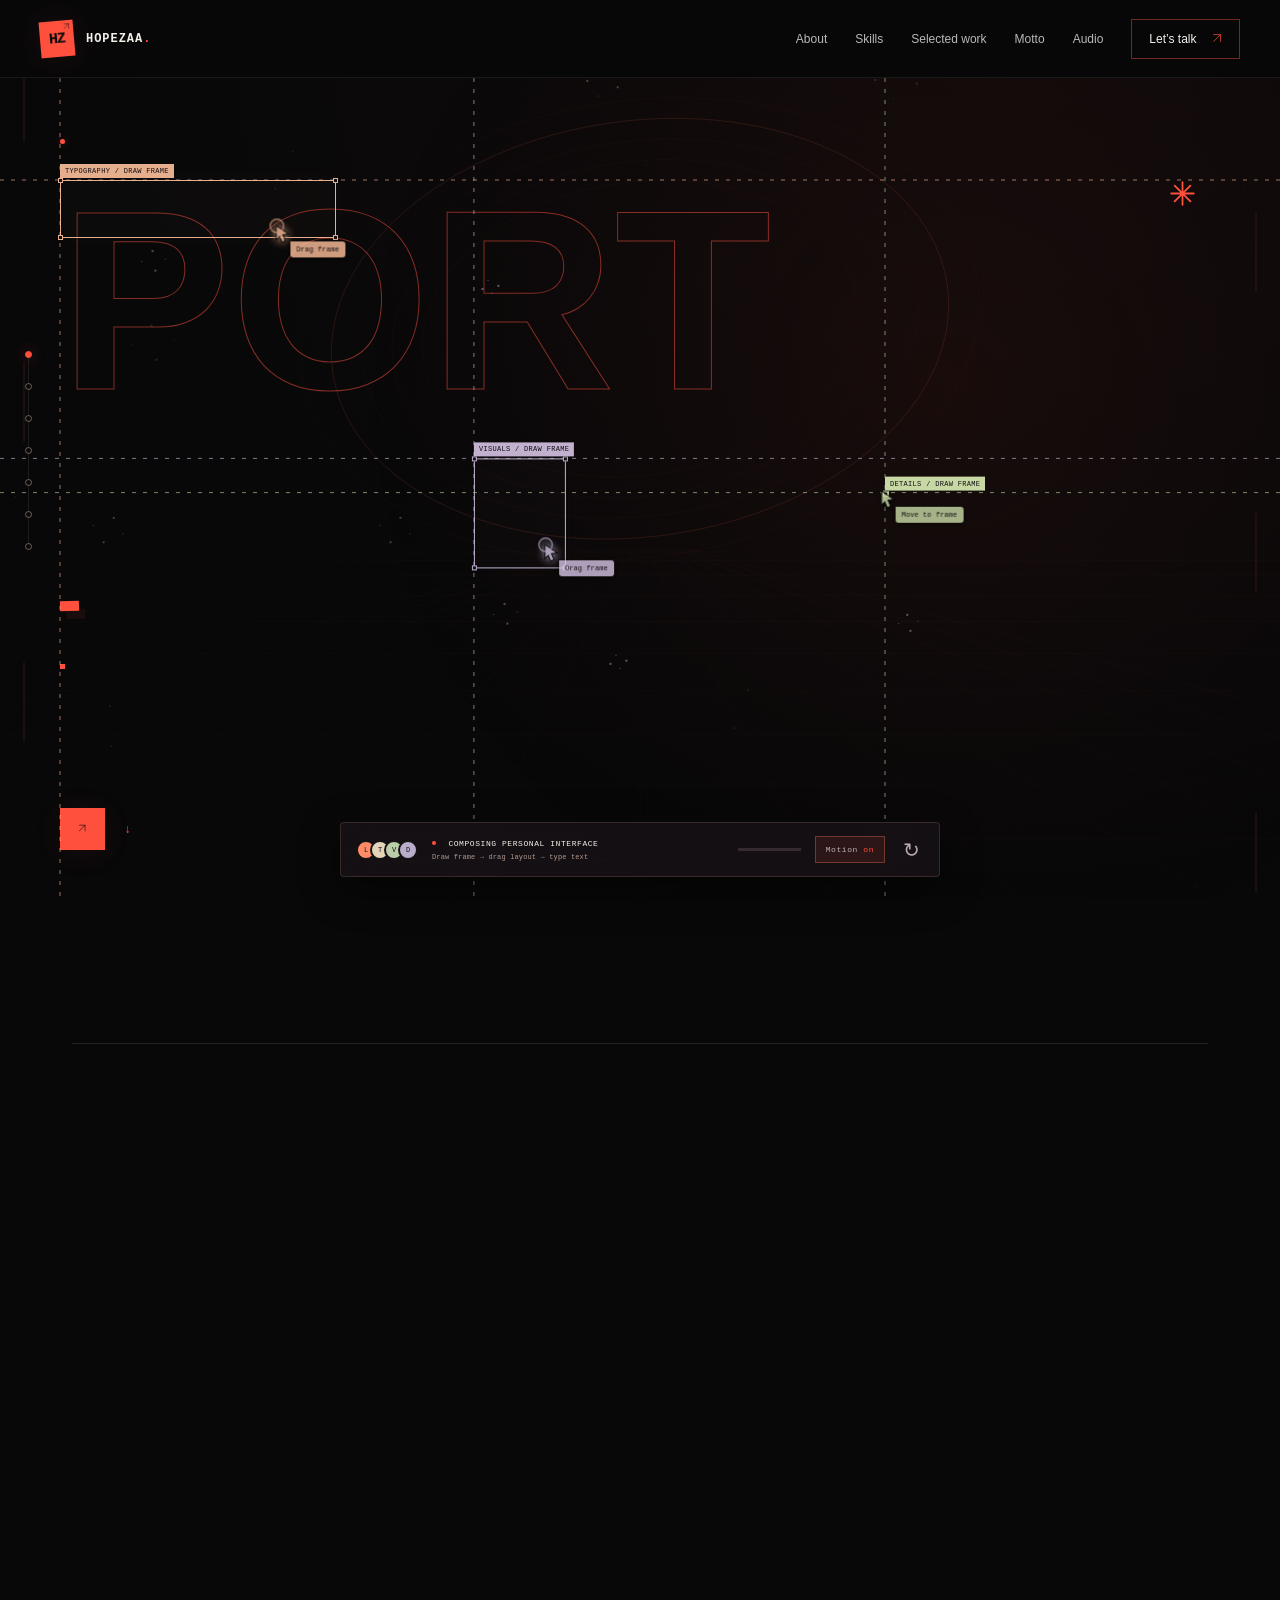
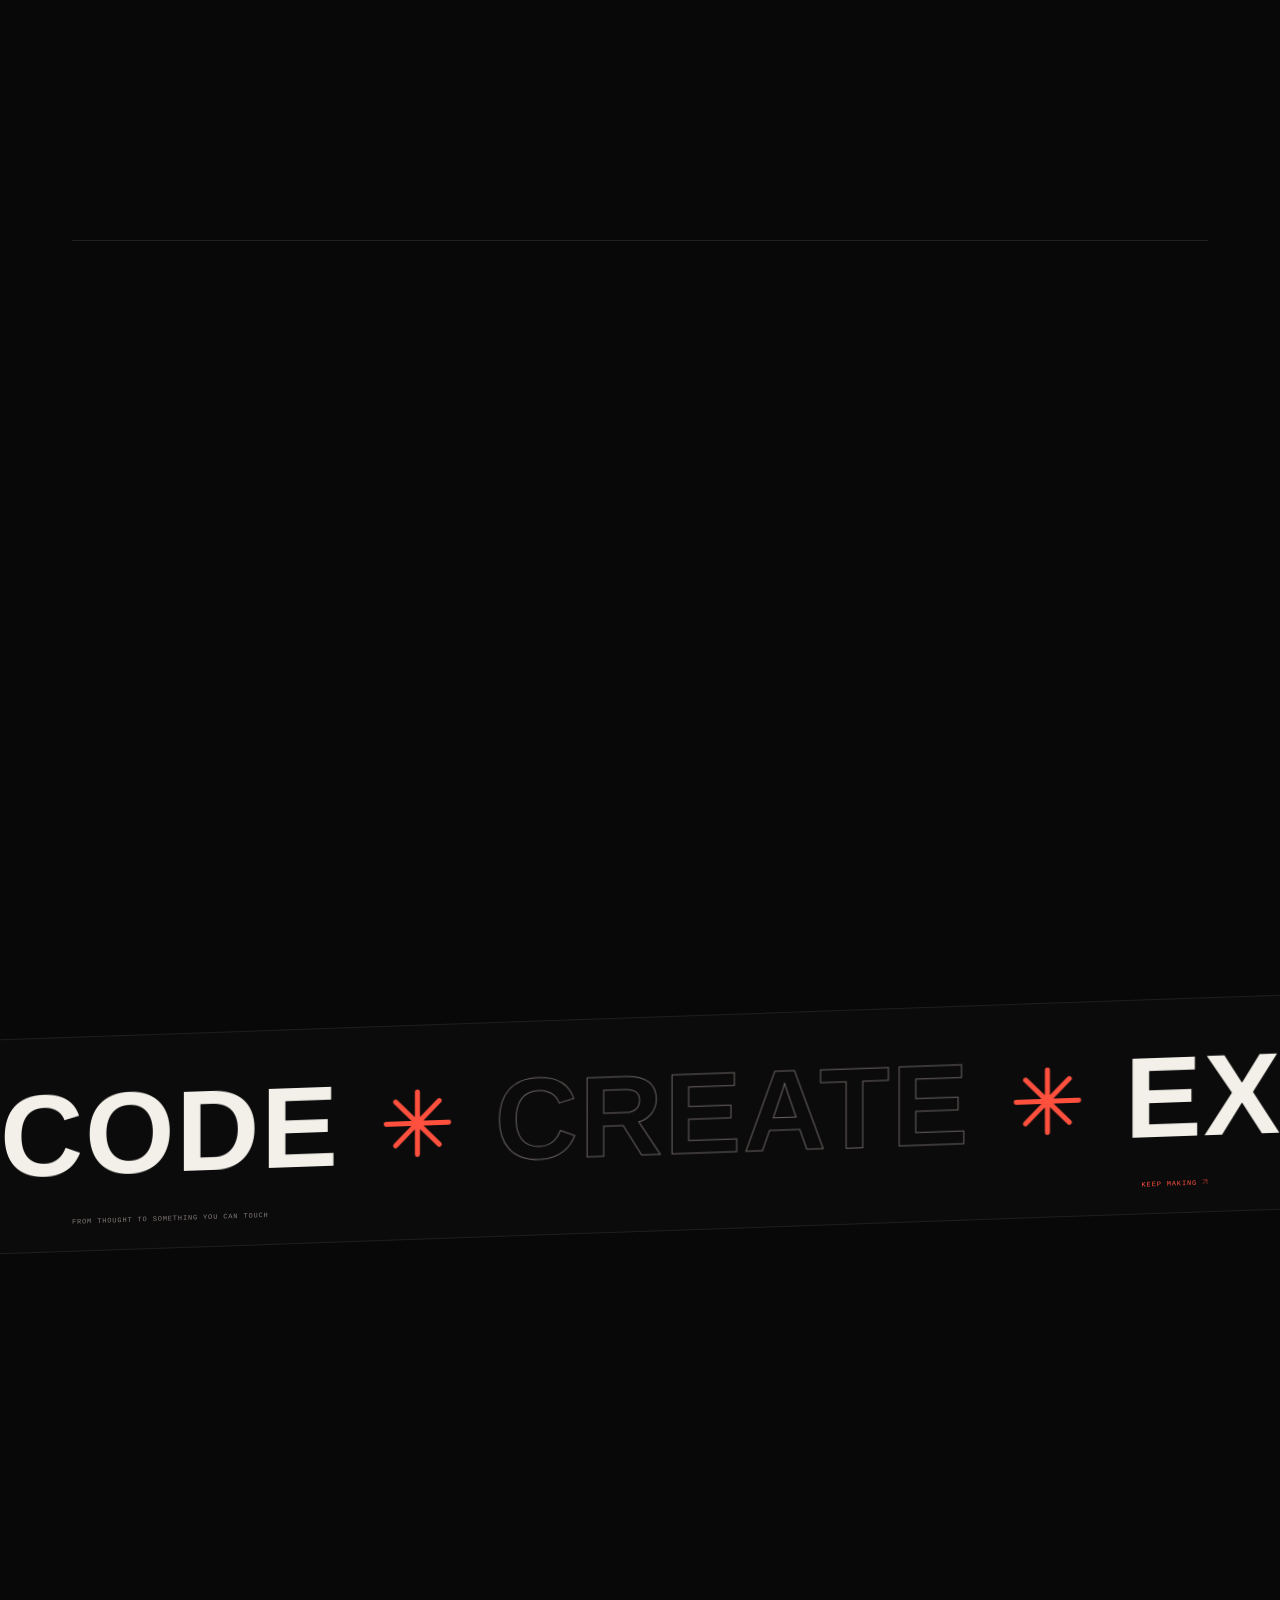
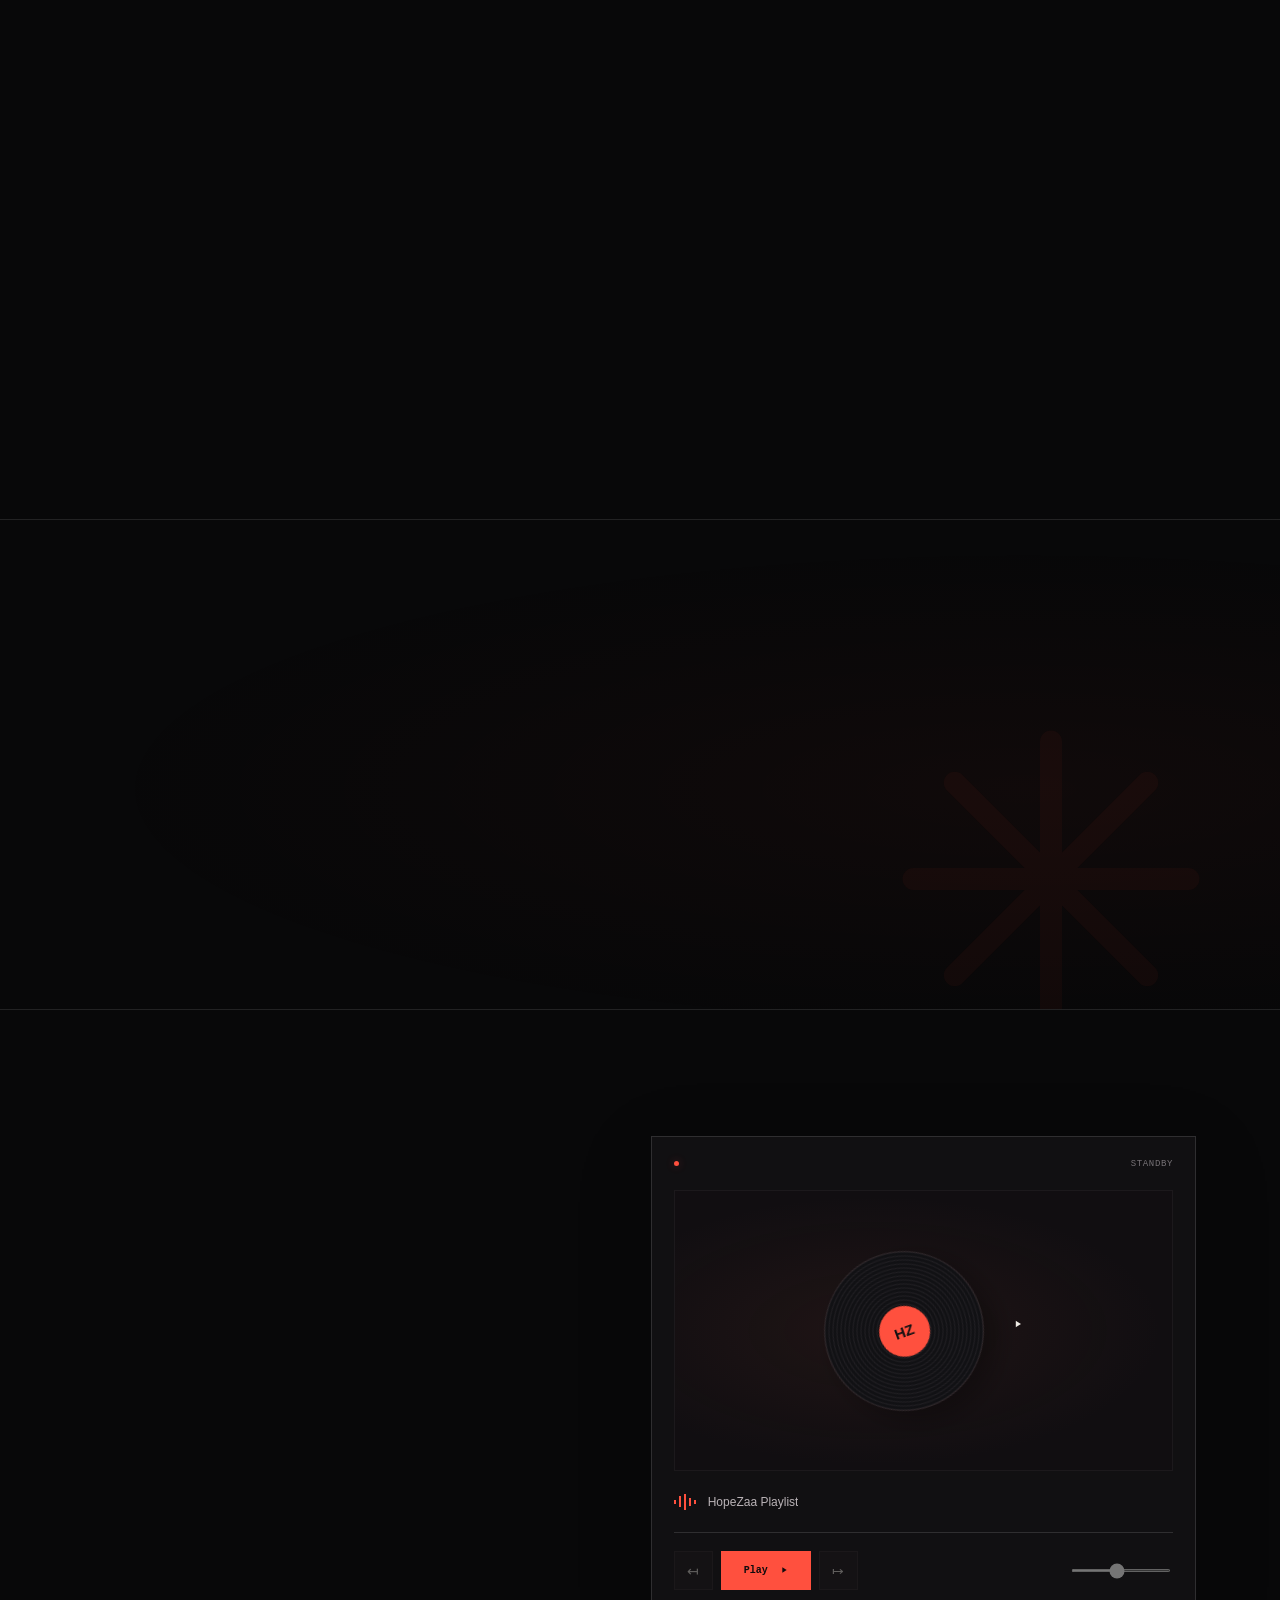
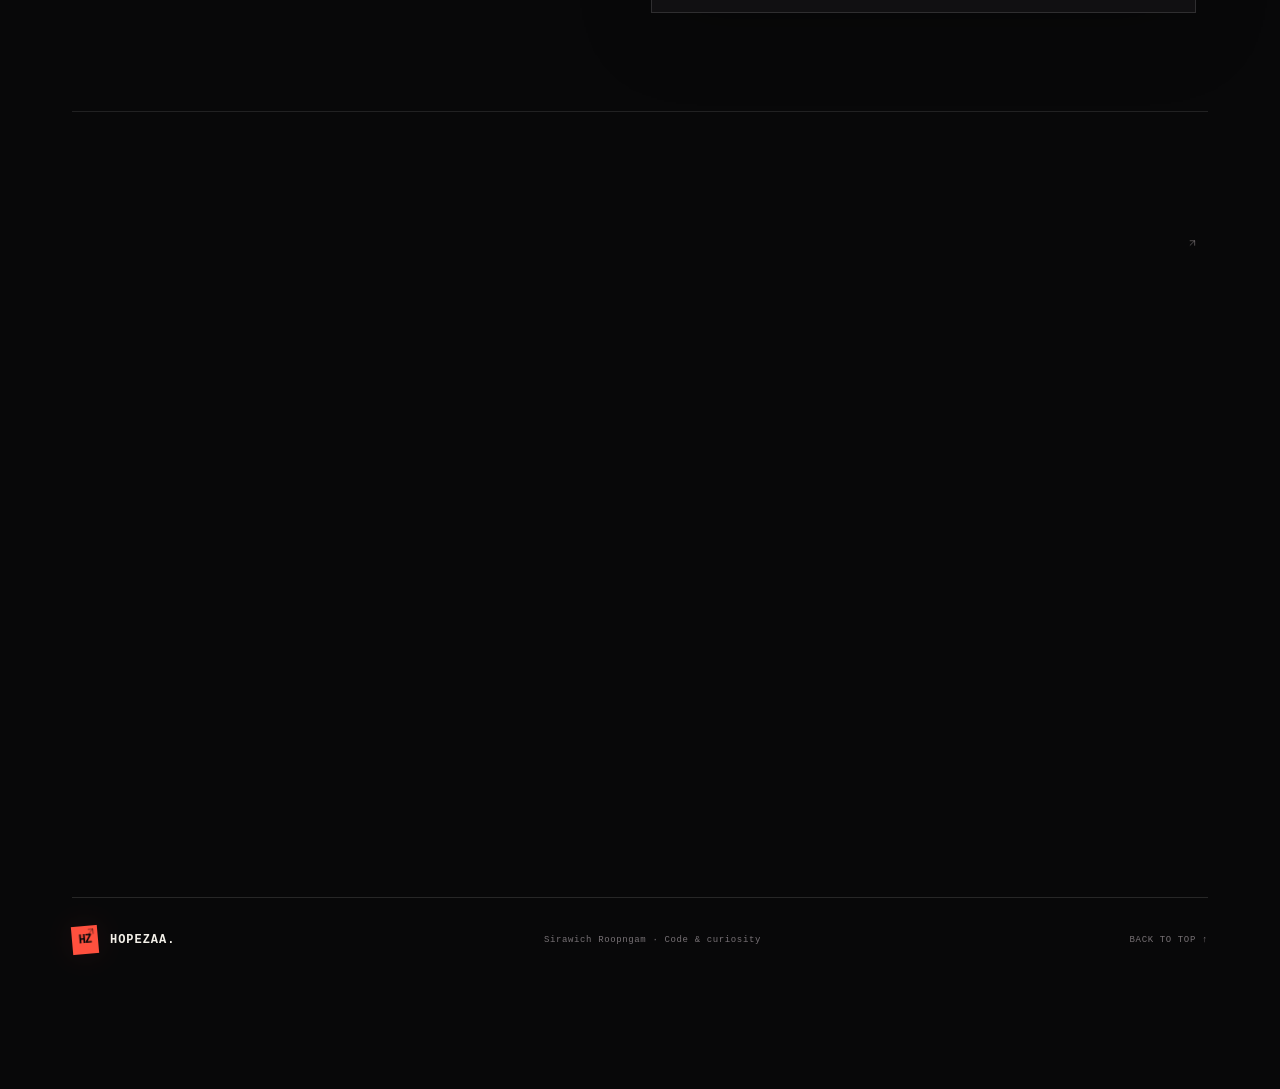
==== commit 6ea39f37: "Add Grader to Selected Links" ====
--- a/index.html
+++ b/index.html
@@ -791,6 +791,41 @@
               >
                 <path d="M4 20 20 4M4 4h16v16"></path></svg></span
           ></a>
+          <a
+            class="project-row project-grader"
+            data-build="Details"
+            href="https://hopezaa-grader.pages.dev/"
+            target="_blank"
+            rel="noreferrer"
+            ><span class="project-preview visual-code" aria-hidden="true"
+              ><span class="mini-window"
+                ><span class="mini-chrome"
+                  ><i></i><i></i><i></i><span>grader / workspace</span></span
+                ><span class="mini-editor"
+                  ><span class="code-line"
+                    ><b>01</b><em>const</em> solution = () =&gt; {</span
+                  ><span class="code-line"
+                    ><b>02</b>&nbsp; <em>return</em> solve(problem);</span
+                  ><span class="code-line"><b>03</b>};</span
+                  ><span class="code-line code-dim"
+                    ><b>04</b>// keep improving.</span
+                  ><span class="code-caret"></span></span></span
+              ><span class="preview-orbit"></span></span
+            ><span class="project-number mono">09</span>
+            <div class="project-name">
+              <h3>Grader</h3>
+              <p>Explore the Grader project.</p>
+            </div>
+            <span class="project-type mono">Open Project</span
+            ><span class="project-arrow" aria-hidden="true"
+              ><svg
+                class="ui-icon ui-icon-ne"
+                viewBox="0 0 24 24"
+                aria-hidden="true"
+                focusable="false"
+              >
+                <path d="M4 20 20 4M4 4h16v16"></path></svg></span
+          ></a>
         </div>
       </section>
 
--- a/styles.css
+++ b/styles.css
@@ -3439,10 +3439,10 @@
   color: #bdaaa1;
   line-height: 1;
 }
-.project-row:last-child {
+.project-row:last-child:nth-child(odd) {
   grid-column: 1/-1;
 }
-.project-row:last-child .project-preview {
+.project-row:last-child:nth-child(odd) .project-preview {
   height: 240px;
 }
 .preview-caption {
@@ -4855,10 +4855,10 @@
   .project-arrow {
     font-size: 31px;
   }
-  .project-row:last-child {
+  .project-row:last-child:nth-child(odd) {
     grid-column: 1;
   }
-  .project-row:last-child .project-preview {
+  .project-row:last-child:nth-child(odd) .project-preview {
     height: 220px;
   }
   .mini-window {
